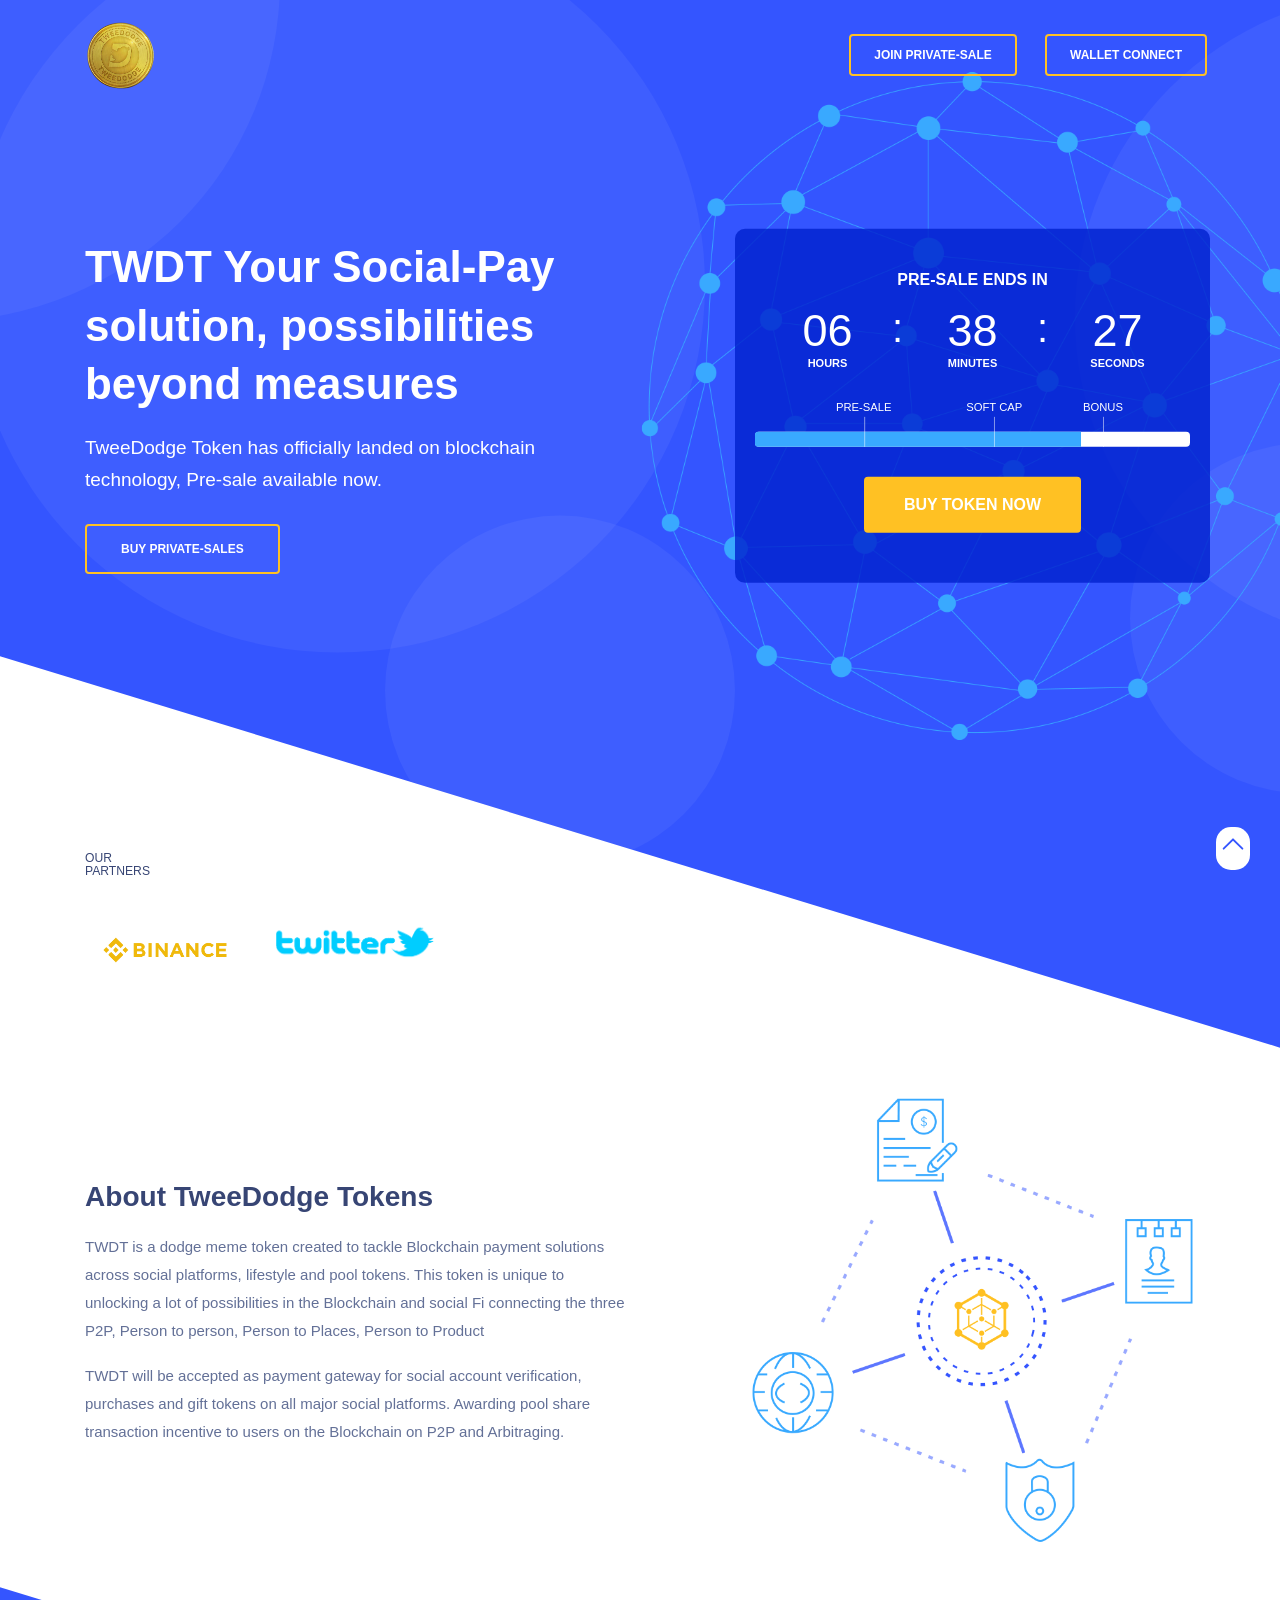
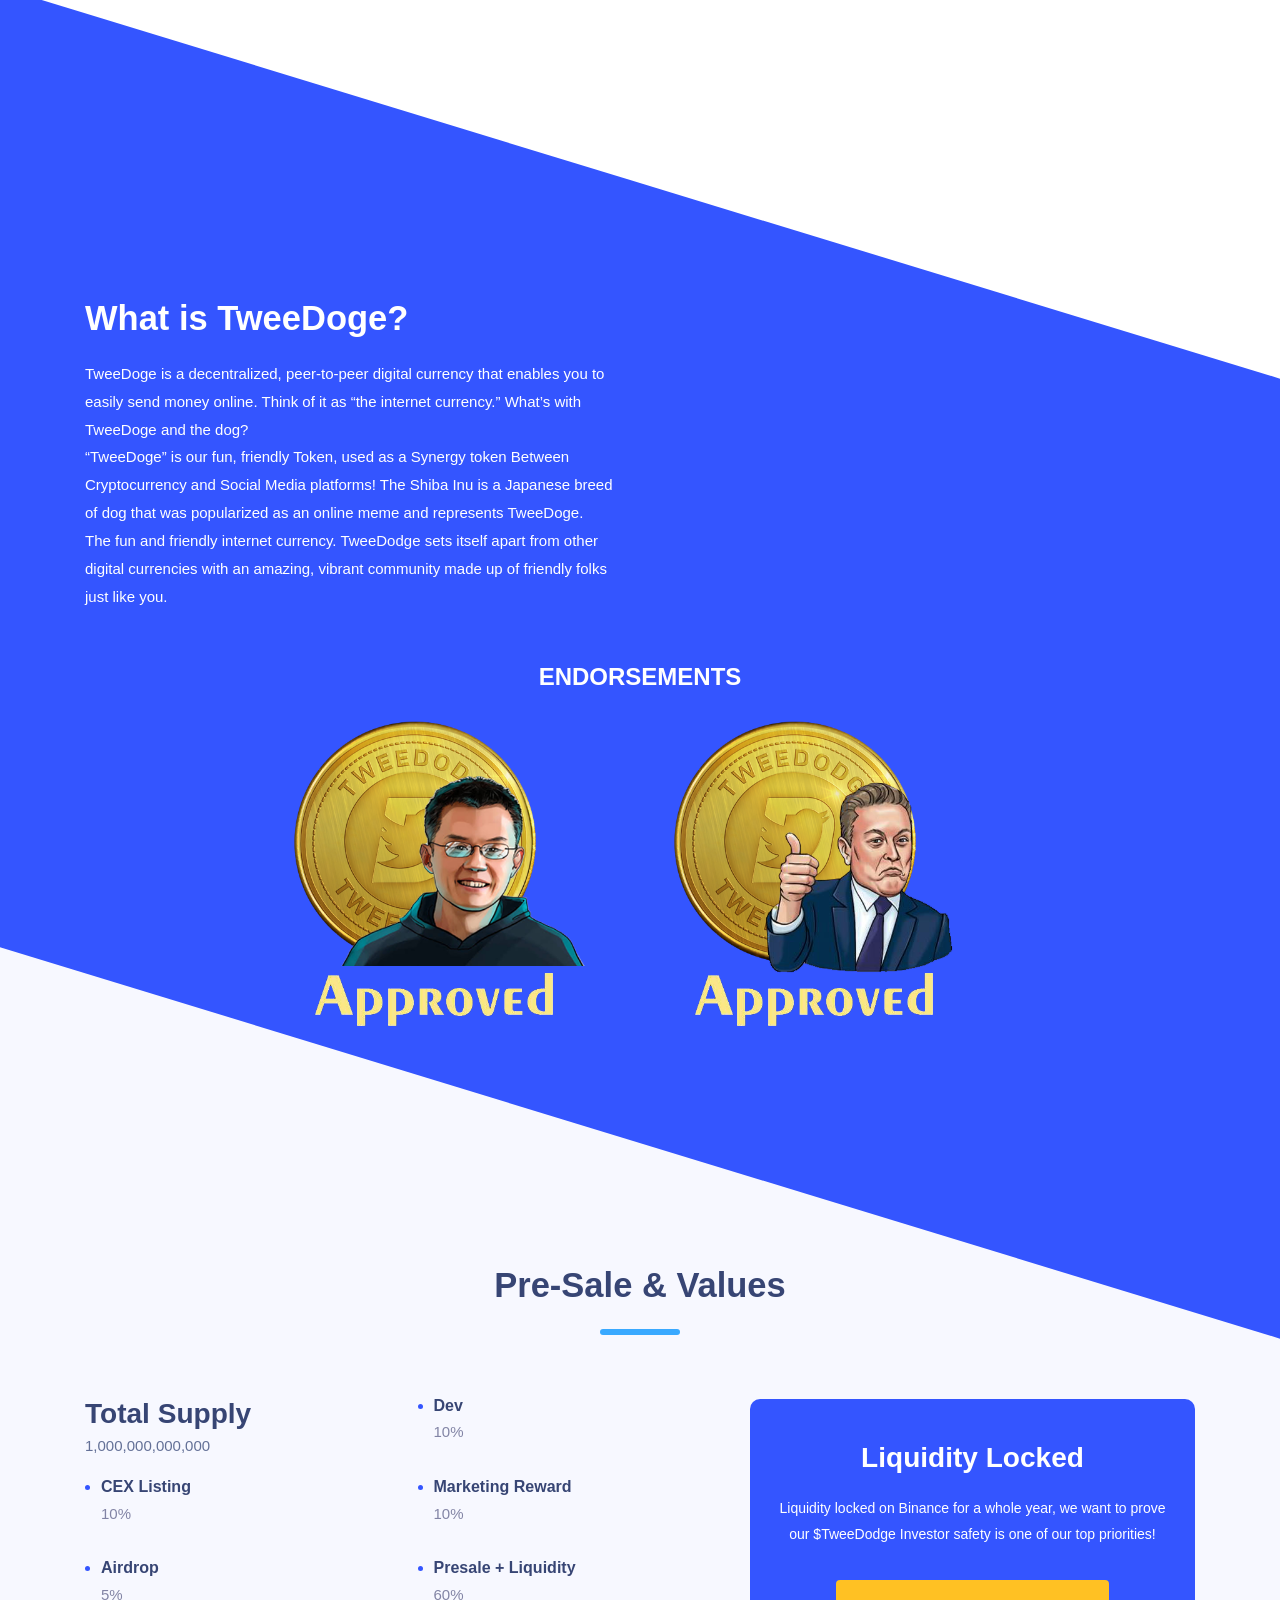
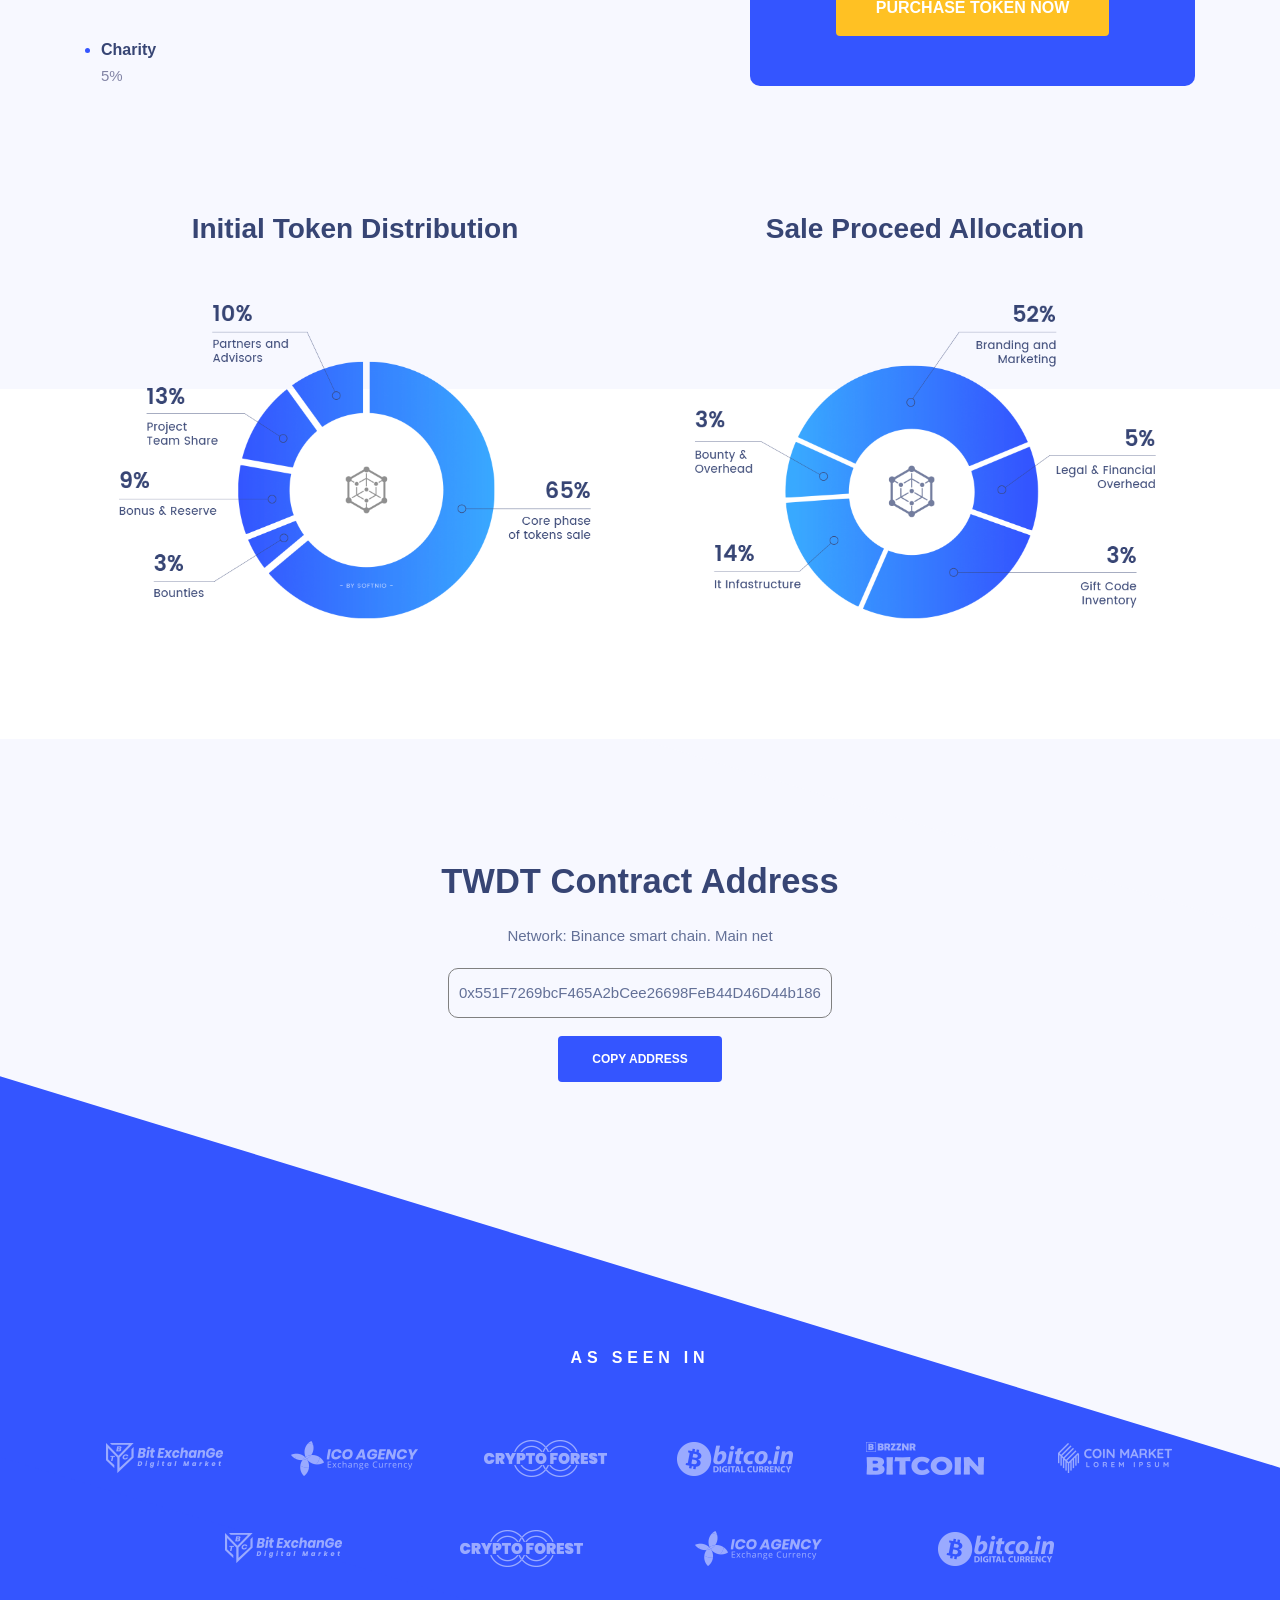
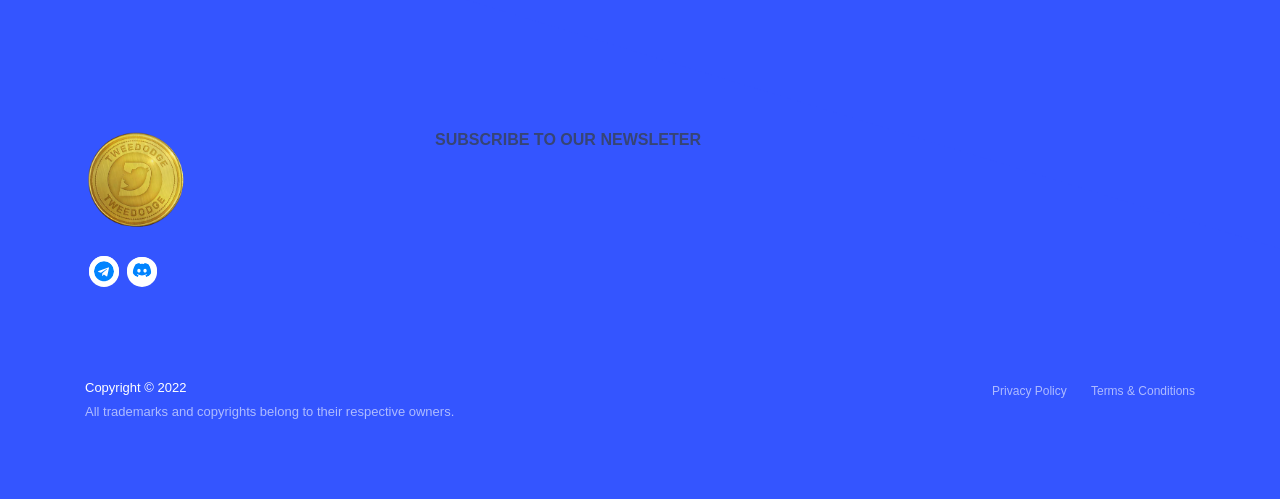
==== index.html @ 47ff7466 "updated navbar" ====
<!DOCTYPE html>
<html lang="en-US" class=" js_active  vc_desktop  vc_transform  vc_transform ">

  <head>
    <meta http-equiv="Content-Type" content="text/html; charset=UTF-8">
    <meta name="viewport" content="width=device-width, initial-scale=1">
    <link rel="profile" href="http://gmpg.org/xfn/11">
    <link rel="pingback" href="https://twttoken.com/xmlrpc.php">
    <title>The official site of TweeDodge Token</title>
    <meta name="robots" content="max-image-preview:large">
    <link rel="dns-prefetch" href="https://fonts.googleapis.com/">
    <!-- META DESCRIPTION -->
    <meta name="description" content="TWDT is a dodge meme token created to tackle Blockchain payment solutions across social platforms, lifestyle and pool tokens.">
    <!-- META KEYWORDS -->
    <meta name="keywords" content="Money, platform, Online, BlockChain, Dollar, Token, Coin, Cypto, Agro, legitimate">
    <script type="text/javascript">
      window._wpemojiSettings = { "baseUrl": "https:\/\/s.w.org\/images\/core\/emoji\/14.0.0\/72x72\/", "ext": ".png", "svgUrl": "https:\/\/s.w.org\/images\/core\/emoji\/14.0.0\/svg\/", "svgExt": ".svg", "source": { "concatemoji": "https:\/\/twttoken.com\/wp-includes\/js\/wp-emoji-release.min.js?ver=6.1" } };
      /*! This file is auto-generated */
      !function (e, a, t) { var n, r, o, i = a.createElement("canvas"), p = i.getContext && i.getContext("2d"); function s(e, t) { var a = String.fromCharCode, e = (p.clearRect(0, 0, i.width, i.height), p.fillText(a.apply(this, e), 0, 0), i.toDataURL()); return p.clearRect(0, 0, i.width, i.height), p.fillText(a.apply(this, t), 0, 0), e === i.toDataURL() } function c(e) { var t = a.createElement("script"); t.src = e, t.defer = t.type = "text/javascript", a.getElementsByTagName("head")[0].appendChild(t) } for (o = Array("flag", "emoji"), t.supports = { everything: !0, everythingExceptFlag: !0 }, r = 0; r < o.length; r++)t.supports[o[r]] = function (e) { if (p && p.fillText) switch (p.textBaseline = "top", p.font = "600 32px Arial", e) { case "flag": return s([127987, 65039, 8205, 9895, 65039], [127987, 65039, 8203, 9895, 65039]) ? !1 : !s([55356, 56826, 55356, 56819], [55356, 56826, 8203, 55356, 56819]) && !s([55356, 57332, 56128, 56423, 56128, 56418, 56128, 56421, 56128, 56430, 56128, 56423, 56128, 56447], [55356, 57332, 8203, 56128, 56423, 8203, 56128, 56418, 8203, 56128, 56421, 8203, 56128, 56430, 8203, 56128, 56423, 8203, 56128, 56447]); case "emoji": return !s([129777, 127995, 8205, 129778, 127999], [129777, 127995, 8203, 129778, 127999]) }return !1 }(o[r]), t.supports.everything = t.supports.everything && t.supports[o[r]], "flag" !== o[r] && (t.supports.everythingExceptFlag = t.supports.everythingExceptFlag && t.supports[o[r]]); t.supports.everythingExceptFlag = t.supports.everythingExceptFlag && !t.supports.flag, t.DOMReady = !1, t.readyCallback = function () { t.DOMReady = !0 }, t.supports.everything || (n = function () { t.readyCallback() }, a.addEventListener ? (a.addEventListener("DOMContentLoaded", n, !1), e.addEventListener("load", n, !1)) : (e.attachEvent("onload", n), a.attachEvent("onreadystatechange", function () { "complete" === a.readyState && t.readyCallback() })), (e = t.source || {}).concatemoji ? c(e.concatemoji) : e.wpemoji && e.twemoji && (c(e.twemoji), c(e.wpemoji))) }(window, document, window._wpemojiSettings);
    </script>
    <script src="/twtr_files/wp-emoji-release.min.js.download" type="text/javascript" defer=""></script>
    <style type="text/css">
      img.wp-smiley,
      img.emoji {
        display: inline !important;
        border: none !important;
        box-shadow: none !important;
        height: 1em !important;
        width: 1em !important;
        margin: 0 0.07em !important;
        vertical-align: -0.1em !important;
        background: none !important;
        padding: 0 !important;
      }
    </style>
    <link rel="stylesheet" id="wp-block-library-css" href="/twtr_files/style.min.css" type="text/css" media="all">
    <link rel="stylesheet" id="classic-theme-styles-css" href="/twtr_files/classic-themes.min.css" type="text/css"
      media="all">
    <style id="global-styles-inline-css" type="text/css">
      body {
        --wp--preset--color--black: #000000;
        --wp--preset--color--cyan-bluish-gray: #abb8c3;
        --wp--preset--color--white: #ffffff;
        --wp--preset--color--pale-pink: #f78da7;
        --wp--preset--color--vivid-red: #cf2e2e;
        --wp--preset--color--luminous-vivid-orange: #ff6900;
        --wp--preset--color--luminous-vivid-amber: #fcb900;
        --wp--preset--color--light-green-cyan: #7bdcb5;
        --wp--preset--color--vivid-green-cyan: #00d084;
        --wp--preset--color--pale-cyan-blue: #8ed1fc;
        --wp--preset--color--vivid-cyan-blue: #0693e3;
        --wp--preset--color--vivid-purple: #9b51e0;
        --wp--preset--gradient--vivid-cyan-blue-to-vivid-purple: linear-gradient(135deg, rgba(6, 147, 227, 1) 0%, rgb(155, 81, 224) 100%);
        --wp--preset--gradient--light-green-cyan-to-vivid-green-cyan: linear-gradient(135deg, rgb(122, 220, 180) 0%, rgb(0, 208, 130) 100%);
        --wp--preset--gradient--luminous-vivid-amber-to-luminous-vivid-orange: linear-gradient(135deg, rgba(252, 185, 0, 1) 0%, rgba(255, 105, 0, 1) 100%);
        --wp--preset--gradient--luminous-vivid-orange-to-vivid-red: linear-gradient(135deg, rgba(255, 105, 0, 1) 0%, rgb(207, 46, 46) 100%);
        --wp--preset--gradient--very-light-gray-to-cyan-bluish-gray: linear-gradient(135deg, rgb(238, 238, 238) 0%, rgb(169, 184, 195) 100%);
        --wp--preset--gradient--cool-to-warm-spectrum: linear-gradient(135deg, rgb(74, 234, 220) 0%, rgb(151, 120, 209) 20%, rgb(207, 42, 186) 40%, rgb(238, 44, 130) 60%, rgb(251, 105, 98) 80%, rgb(254, 248, 76) 100%);
        --wp--preset--gradient--blush-light-purple: linear-gradient(135deg, rgb(255, 206, 236) 0%, rgb(152, 150, 240) 100%);
        --wp--preset--gradient--blush-bordeaux: linear-gradient(135deg, rgb(254, 205, 165) 0%, rgb(254, 45, 45) 50%, rgb(107, 0, 62) 100%);
        --wp--preset--gradient--luminous-dusk: linear-gradient(135deg, rgb(255, 203, 112) 0%, rgb(199, 81, 192) 50%, rgb(65, 88, 208) 100%);
        --wp--preset--gradient--pale-ocean: linear-gradient(135deg, rgb(255, 245, 203) 0%, rgb(182, 227, 212) 50%, rgb(51, 167, 181) 100%);
        --wp--preset--gradient--electric-grass: linear-gradient(135deg, rgb(202, 248, 128) 0%, rgb(113, 206, 126) 100%);
        --wp--preset--gradient--midnight: linear-gradient(135deg, rgb(2, 3, 129) 0%, rgb(40, 116, 252) 100%);
        --wp--preset--duotone--dark-grayscale: url('#wp-duotone-dark-grayscale');
        --wp--preset--duotone--grayscale: url('#wp-duotone-grayscale');
        --wp--preset--duotone--purple-yellow: url('#wp-duotone-purple-yellow');
        --wp--preset--duotone--blue-red: url('#wp-duotone-blue-red');
        --wp--preset--duotone--midnight: url('#wp-duotone-midnight');
        --wp--preset--duotone--magenta-yellow: url('#wp-duotone-magenta-yellow');
        --wp--preset--duotone--purple-green: url('#wp-duotone-purple-green');
        --wp--preset--duotone--blue-orange: url('#wp-duotone-blue-orange');
        --wp--preset--font-size--small: 13px;
        --wp--preset--font-size--medium: 20px;
        --wp--preset--font-size--large: 36px;
        --wp--preset--font-size--x-large: 42px;
        --wp--preset--spacing--20: 0.44rem;
        --wp--preset--spacing--30: 0.67rem;
        --wp--preset--spacing--40: 1rem;
        --wp--preset--spacing--50: 1.5rem;
        --wp--preset--spacing--60: 2.25rem;
        --wp--preset--spacing--70: 3.38rem;
        --wp--preset--spacing--80: 5.06rem;
      }

      :where(.is-layout-flex) {
        gap: 0.5em;
      }

      body .is-layout-flow>.alignleft {
        float: left;
        margin-inline-start: 0;
        margin-inline-end: 2em;
      }

      body .is-layout-flow>.alignright {
        float: right;
        margin-inline-start: 2em;
        margin-inline-end: 0;
      }

      body .is-layout-flow>.aligncenter {
        margin-left: auto !important;
        margin-right: auto !important;
      }

      body .is-layout-constrained>.alignleft {
        float: left;
        margin-inline-start: 0;
        margin-inline-end: 2em;
      }

      body .is-layout-constrained>.alignright {
        float: right;
        margin-inline-start: 2em;
        margin-inline-end: 0;
      }

      body .is-layout-constrained>.aligncenter {
        margin-left: auto !important;
        margin-right: auto !important;
      }

      body .is-layout-constrained> :where(:not(.alignleft):not(.alignright):not(.alignfull)) {
        max-width: var(--wp--style--global--content-size);
        margin-left: auto !important;
        margin-right: auto !important;
      }

      body .is-layout-constrained>.alignwide {
        max-width: var(--wp--style--global--wide-size);
      }

      body .is-layout-flex {
        display: flex;
      }

      body .is-layout-flex {
        flex-wrap: wrap;
        align-items: center;
      }

      body .is-layout-flex>* {
        margin: 0;
      }

      :where(.wp-block-columns.is-layout-flex) {
        gap: 2em;
      }

      .has-black-color {
        color: var(--wp--preset--color--black) !important;
      }

      .has-cyan-bluish-gray-color {
        color: var(--wp--preset--color--cyan-bluish-gray) !important;
      }

      .has-white-color {
        color: var(--wp--preset--color--white) !important;
      }

      .has-pale-pink-color {
        color: var(--wp--preset--color--pale-pink) !important;
      }

      .has-vivid-red-color {
        color: var(--wp--preset--color--vivid-red) !important;
      }

      .has-luminous-vivid-orange-color {
        color: var(--wp--preset--color--luminous-vivid-orange) !important;
      }

      .has-luminous-vivid-amber-color {
        color: var(--wp--preset--color--luminous-vivid-amber) !important;
      }

      .has-light-green-cyan-color {
        color: var(--wp--preset--color--light-green-cyan) !important;
      }

      .has-vivid-green-cyan-color {
        color: var(--wp--preset--color--vivid-green-cyan) !important;
      }

      .has-pale-cyan-blue-color {
        color: var(--wp--preset--color--pale-cyan-blue) !important;
      }

      .has-vivid-cyan-blue-color {
        color: var(--wp--preset--color--vivid-cyan-blue) !important;
      }

      .has-vivid-purple-color {
        color: var(--wp--preset--color--vivid-purple) !important;
      }

      .has-black-background-color {
        background-color: var(--wp--preset--color--black) !important;
      }

      .has-cyan-bluish-gray-background-color {
        background-color: var(--wp--preset--color--cyan-bluish-gray) !important;
      }

      .has-white-background-color {
        background-color: var(--wp--preset--color--white) !important;
      }

      .has-pale-pink-background-color {
        background-color: var(--wp--preset--color--pale-pink) !important;
      }

      .has-vivid-red-background-color {
        background-color: var(--wp--preset--color--vivid-red) !important;
      }

      .has-luminous-vivid-orange-background-color {
        background-color: var(--wp--preset--color--luminous-vivid-orange) !important;
      }

      .has-luminous-vivid-amber-background-color {
        background-color: var(--wp--preset--color--luminous-vivid-amber) !important;
      }

      .has-light-green-cyan-background-color {
        background-color: var(--wp--preset--color--light-green-cyan) !important;
      }

      .has-vivid-green-cyan-background-color {
        background-color: var(--wp--preset--color--vivid-green-cyan) !important;
      }

      .has-pale-cyan-blue-background-color {
        background-color: var(--wp--preset--color--pale-cyan-blue) !important;
      }

      .has-vivid-cyan-blue-background-color {
        background-color: var(--wp--preset--color--vivid-cyan-blue) !important;
      }

      .has-vivid-purple-background-color {
        background-color: var(--wp--preset--color--vivid-purple) !important;
      }

      .has-black-border-color {
        border-color: var(--wp--preset--color--black) !important;
      }

      .has-cyan-bluish-gray-border-color {
        border-color: var(--wp--preset--color--cyan-bluish-gray) !important;
      }

      .has-white-border-color {
        border-color: var(--wp--preset--color--white) !important;
      }

      .has-pale-pink-border-color {
        border-color: var(--wp--preset--color--pale-pink) !important;
      }

      .has-vivid-red-border-color {
        border-color: var(--wp--preset--color--vivid-red) !important;
      }

      .has-luminous-vivid-orange-border-color {
        border-color: var(--wp--preset--color--luminous-vivid-orange) !important;
      }

      .has-luminous-vivid-amber-border-color {
        border-color: var(--wp--preset--color--luminous-vivid-amber) !important;
      }

      .has-light-green-cyan-border-color {
        border-color: var(--wp--preset--color--light-green-cyan) !important;
      }

      .has-vivid-green-cyan-border-color {
        border-color: var(--wp--preset--color--vivid-green-cyan) !important;
      }

      .has-pale-cyan-blue-border-color {
        border-color: var(--wp--preset--color--pale-cyan-blue) !important;
      }

      .has-vivid-cyan-blue-border-color {
        border-color: var(--wp--preset--color--vivid-cyan-blue) !important;
      }

      .has-vivid-purple-border-color {
        border-color: var(--wp--preset--color--vivid-purple) !important;
      }

      .has-vivid-cyan-blue-to-vivid-purple-gradient-background {
        background: var(--wp--preset--gradient--vivid-cyan-blue-to-vivid-purple) !important;
      }

      .has-light-green-cyan-to-vivid-green-cyan-gradient-background {
        background: var(--wp--preset--gradient--light-green-cyan-to-vivid-green-cyan) !important;
      }

      .has-luminous-vivid-amber-to-luminous-vivid-orange-gradient-background {
        background: var(--wp--preset--gradient--luminous-vivid-amber-to-luminous-vivid-orange) !important;
      }

      .has-luminous-vivid-orange-to-vivid-red-gradient-background {
        background: var(--wp--preset--gradient--luminous-vivid-orange-to-vivid-red) !important;
      }

      .has-very-light-gray-to-cyan-bluish-gray-gradient-background {
        background: var(--wp--preset--gradient--very-light-gray-to-cyan-bluish-gray) !important;
      }

      .has-cool-to-warm-spectrum-gradient-background {
        background: var(--wp--preset--gradient--cool-to-warm-spectrum) !important;
      }

      .has-blush-light-purple-gradient-background {
        background: var(--wp--preset--gradient--blush-light-purple) !important;
      }

      .has-blush-bordeaux-gradient-background {
        background: var(--wp--preset--gradient--blush-bordeaux) !important;
      }

      .has-luminous-dusk-gradient-background {
        background: var(--wp--preset--gradient--luminous-dusk) !important;
      }

      .has-pale-ocean-gradient-background {
        background: var(--wp--preset--gradient--pale-ocean) !important;
      }

      .has-electric-grass-gradient-background {
        background: var(--wp--preset--gradient--electric-grass) !important;
      }

      .has-midnight-gradient-background {
        background: var(--wp--preset--gradient--midnight) !important;
      }

      .has-small-font-size {
        font-size: var(--wp--preset--font-size--small) !important;
      }

      .has-medium-font-size {
        font-size: var(--wp--preset--font-size--medium) !important;
      }

      .has-large-font-size {
        font-size: var(--wp--preset--font-size--large) !important;
      }

      .has-x-large-font-size {
        font-size: var(--wp--preset--font-size--x-large) !important;
      }

      .wp-block-navigation a:where(:not(.wp-element-button)) {
        color: inherit;
      }

      :where(.wp-block-columns.is-layout-flex) {
        gap: 2em;
      }

      .wp-block-pullquote {
        font-size: 1.5em;
        line-height: 1.6;
      }
    </style>
    <link rel="stylesheet" id="contact-form-7-css" href="/twtr_files/styles.css" type="text/css" media="all">
    <link rel="stylesheet" id="icos-fonts-css" href="/twtr_files/css" type="text/css" media="all">
    <link rel="stylesheet" id="vc_font_awesome_5_shims-css" href="/twtr_files/v4-shims.min.css" type="text/css"
      media="all">
    <link rel="stylesheet" id="vc_font_awesome_5-css" href="/twtr_files/all.min.css" type="text/css" media="all">
    <link rel="stylesheet" id="vendor-css" href="/twtr_files/vendor.bundle.css" type="text/css" media="all">
    <link rel="stylesheet" id="icos-style-css" href="/twtr_files/style.css" type="text/css" media="all">
    <link rel="stylesheet" id="icos-lavender-css" href="/twtr_files/lavender.css" type="text/css" media="all">
    <link rel="stylesheet" id="icos-muscari-css" href="/twtr_files/muscari.css" type="text/css" media="all">
    <link rel="stylesheet" id="icos-lobelia-css" href="/twtr_files/lobelia.css" type="text/css" media="all">
    <link rel="stylesheet" id="icos-jasmine-css" href="/twtr_files/jasmine.css" type="text/css" media="all">
    <link rel="stylesheet" id="icos-lungwort-css" href="/twtr_files/lungwort.css" type="text/css" media="all">
    <link rel="stylesheet" id="icos-salvia-css" href="/twtr_files/salvia.css" type="text/css" media="all">
    <link rel="stylesheet" id="icos-zinnia-css" href="/twtr_files/zinnia.css" type="text/css" media="all">
    <link rel="stylesheet" id="icos-theme-css" href="/twtr_files/theme-muscari.css" type="text/css" media="all">
    <link rel="stylesheet" id="js_composer_front-css" href="/twtr_files/js_composer.min.css" type="text/css" media="all">
    <script type="text/javascript" src="/twtr_files/jquery.min.js.download" id="jquery-core-js"></script>
    <script type="text/javascript" src="/twtr_files/jquery-migrate.min.js.download" id="jquery-migrate-js"></script>
    <link rel="https://api.w.org/" href="https://twttoken.com/wp-json/">
    <link rel="alternate" type="application/json" href="https://twttoken.com/wp-json/wp/v2/pages/29">
    <link rel="EditURI" type="application/rsd+xml" title="RSD" href="https://twttoken.com/xmlrpc.php?rsd">
    <link rel="wlwmanifest" type="application/wlwmanifest+xml" href="https://twttoken.com/wp-includes/wlwmanifest.xml">
    <meta name="generator" content="WordPress 6.1">
    <link rel="canonical" href="https://twttoken.com/">
    <link rel="shortlink" href="https://twttoken.com/">
    <link rel="alternate" type="application/json+oembed"
      href="https://twttoken.com/wp-json/oembed/1.0/embed?url=https%3A%2F%2Ftwttoken.com%2F">
    <link rel="alternate" type="text/xml+oembed"
      href="https://twttoken.com/wp-json/oembed/1.0/embed?url=https%3A%2F%2Ftwttoken.com%2F&amp;format=xml">
    <meta name="bmi-version" content="1.2.2">
    <meta name="generator" content="Powered by WPBakery Page Builder - drag and drop page builder for WordPress.">
    <link rel="icon" href="/twtr_files/twlogo.png" sizes="32x32">
    <link rel="apple-touch-icon" href="/twtr_files/twlogo.png">
    <meta name="msapplication-TileImage"
      content="https://twttoken.com/wp-content/uploads/2022/11/cropped-twitter-1-270x270.png">
    <style id="kirki-inline-styles">
      .site-header .navbar-brand img {
        width: 70px;
      }

      .site-header .navbar-brand {
        margin-top: 20px;
        margin-bottom: 20px;
        margin-left: 0;
        margin-right: 15px;
      }

      .has-fixed.site-header .navbar-brand img {
        width: 70px;
      }

      .has-fixed.site-header .navbar-brand {
        margin-top: 20px;
        margin-bottom: 20px;
        margin-left: 0;
        margin-right: 15px;
      }

      .page-banner {
        min-height: 280px;
      }

      h2.page-heading {
        font-size: 34px;
      }

      /* devanagari */
      @font-face {
        font-family: 'Poppins';
        font-style: normal;
        font-weight: 400;
        font-display: swap;
        src: url(https://twttoken.com/wp-content/fonts/poppins/pxiEyp8kv8JHgFVrJJbedHFHGPezSQ.woff) format('woff');
        unicode-range: U+0900-097F, U+1CD0-1CF6, U+1CF8-1CF9, U+200C-200D, U+20A8, U+20B9, U+25CC, U+A830-A839, U+A8E0-A8FB;
      }

      /* latin-ext */
      @font-face {
        font-family: 'Poppins';
        font-style: normal;
        font-weight: 400;
        font-display: swap;
        src: url(https://twttoken.com/wp-content/fonts/poppins/pxiEyp8kv8JHgFVrJJnedHFHGPezSQ.woff) format('woff');
        unicode-range: U+0100-024F, U+0259, U+1E00-1EFF, U+2020, U+20A0-20AB, U+20AD-20CF, U+2113, U+2C60-2C7F, U+A720-A7FF;
      }

      /* latin */
      @font-face {
        font-family: 'Poppins';
        font-style: normal;
        font-weight: 400;
        font-display: swap;
        src: url(https://twttoken.com/wp-content/fonts/poppins/pxiEyp8kv8JHgFVrJJfedHFHGPc.woff) format('woff');
        unicode-range: U+0000-00FF, U+0131, U+0152-0153, U+02BB-02BC, U+02C6, U+02DA, U+02DC, U+2000-206F, U+2074, U+20AC, U+2122, U+2191, U+2193, U+2212, U+2215, U+FEFF, U+FFFD;
      }

      /* devanagari */
      @font-face {
        font-family: 'Poppins';
        font-style: normal;
        font-weight: 500;
        font-display: swap;
        src: url(https://twttoken.com/wp-content/fonts/poppins/pxiByp8kv8JHgFVrLGT9Z11lE92JQEl8qw.woff) format('woff');
        unicode-range: U+0900-097F, U+1CD0-1CF6, U+1CF8-1CF9, U+200C-200D, U+20A8, U+20B9, U+25CC, U+A830-A839, U+A8E0-A8FB;
      }

      /* latin-ext */
      @font-face {
        font-family: 'Poppins';
        font-style: normal;
        font-weight: 500;
        font-display: swap;
        src: url(https://twttoken.com/wp-content/fonts/poppins/pxiByp8kv8JHgFVrLGT9Z1JlE92JQEl8qw.woff) format('woff');
        unicode-range: U+0100-024F, U+0259, U+1E00-1EFF, U+2020, U+20A0-20AB, U+20AD-20CF, U+2113, U+2C60-2C7F, U+A720-A7FF;
      }

      /* latin */
      @font-face {
        font-family: 'Poppins';
        font-style: normal;
        font-weight: 500;
        font-display: swap;
        src: url(https://twttoken.com/wp-content/fonts/poppins/pxiByp8kv8JHgFVrLGT9Z1xlE92JQEk.woff) format('woff');
        unicode-range: U+0000-00FF, U+0131, U+0152-0153, U+02BB-02BC, U+02C6, U+02DA, U+02DC, U+2000-206F, U+2074, U+20AC, U+2122, U+2191, U+2193, U+2212, U+2215, U+FEFF, U+FFFD;
      }

      /* devanagari */
      @font-face {
        font-family: 'Poppins';
        font-style: normal;
        font-weight: 600;
        font-display: swap;
        src: url(https://twttoken.com/wp-content/fonts/poppins/pxiByp8kv8JHgFVrLEj6Z11lE92JQEl8qw.woff) format('woff');
        unicode-range: U+0900-097F, U+1CD0-1CF6, U+1CF8-1CF9, U+200C-200D, U+20A8, U+20B9, U+25CC, U+A830-A839, U+A8E0-A8FB;
      }

      /* latin-ext */
      @font-face {
        font-family: 'Poppins';
        font-style: normal;
        font-weight: 600;
        font-display: swap;
        src: url(https://twttoken.com/wp-content/fonts/poppins/pxiByp8kv8JHgFVrLEj6Z1JlE92JQEl8qw.woff) format('woff');
        unicode-range: U+0100-024F, U+0259, U+1E00-1EFF, U+2020, U+20A0-20AB, U+20AD-20CF, U+2113, U+2C60-2C7F, U+A720-A7FF;
      }

      /* latin */
      @font-face {
        font-family: 'Poppins';
        font-style: normal;
        font-weight: 600;
        font-display: swap;
        src: url(https://twttoken.com/wp-content/fonts/poppins/pxiByp8kv8JHgFVrLEj6Z1xlE92JQEk.woff) format('woff');
        unicode-range: U+0000-00FF, U+0131, U+0152-0153, U+02BB-02BC, U+02C6, U+02DA, U+02DC, U+2000-206F, U+2074, U+20AC, U+2122, U+2191, U+2193, U+2212, U+2215, U+FEFF, U+FFFD;
      }

      /* devanagari */
      @font-face {
        font-family: 'Poppins';
        font-style: normal;
        font-weight: 400;
        font-display: swap;
        src: url(https://twttoken.com/wp-content/fonts/poppins/pxiEyp8kv8JHgFVrJJbedHFHGPezSQ.woff) format('woff');
        unicode-range: U+0900-097F, U+1CD0-1CF6, U+1CF8-1CF9, U+200C-200D, U+20A8, U+20B9, U+25CC, U+A830-A839, U+A8E0-A8FB;
      }

      /* latin-ext */
      @font-face {
        font-family: 'Poppins';
        font-style: normal;
        font-weight: 400;
        font-display: swap;
        src: url(https://twttoken.com/wp-content/fonts/poppins/pxiEyp8kv8JHgFVrJJnedHFHGPezSQ.woff) format('woff');
        unicode-range: U+0100-024F, U+0259, U+1E00-1EFF, U+2020, U+20A0-20AB, U+20AD-20CF, U+2113, U+2C60-2C7F, U+A720-A7FF;
      }

      /* latin */
      @font-face {
        font-family: 'Poppins';
        font-style: normal;
        font-weight: 400;
        font-display: swap;
        src: url(https://twttoken.com/wp-content/fonts/poppins/pxiEyp8kv8JHgFVrJJfedHFHGPc.woff) format('woff');
        unicode-range: U+0000-00FF, U+0131, U+0152-0153, U+02BB-02BC, U+02C6, U+02DA, U+02DC, U+2000-206F, U+2074, U+20AC, U+2122, U+2191, U+2193, U+2212, U+2215, U+FEFF, U+FFFD;
      }

      /* devanagari */
      @font-face {
        font-family: 'Poppins';
        font-style: normal;
        font-weight: 500;
        font-display: swap;
        src: url(https://twttoken.com/wp-content/fonts/poppins/pxiByp8kv8JHgFVrLGT9Z11lE92JQEl8qw.woff) format('woff');
        unicode-range: U+0900-097F, U+1CD0-1CF6, U+1CF8-1CF9, U+200C-200D, U+20A8, U+20B9, U+25CC, U+A830-A839, U+A8E0-A8FB;
      }

      /* latin-ext */
      @font-face {
        font-family: 'Poppins';
        font-style: normal;
        font-weight: 500;
        font-display: swap;
        src: url(https://twttoken.com/wp-content/fonts/poppins/pxiByp8kv8JHgFVrLGT9Z1JlE92JQEl8qw.woff) format('woff');
        unicode-range: U+0100-024F, U+0259, U+1E00-1EFF, U+2020, U+20A0-20AB, U+20AD-20CF, U+2113, U+2C60-2C7F, U+A720-A7FF;
      }

      /* latin */
      @font-face {
        font-family: 'Poppins';
        font-style: normal;
        font-weight: 500;
        font-display: swap;
        src: url(https://twttoken.com/wp-content/fonts/poppins/pxiByp8kv8JHgFVrLGT9Z1xlE92JQEk.woff) format('woff');
        unicode-range: U+0000-00FF, U+0131, U+0152-0153, U+02BB-02BC, U+02C6, U+02DA, U+02DC, U+2000-206F, U+2074, U+20AC, U+2122, U+2191, U+2193, U+2212, U+2215, U+FEFF, U+FFFD;
      }

      /* devanagari */
      @font-face {
        font-family: 'Poppins';
        font-style: normal;
        font-weight: 600;
        font-display: swap;
        src: url(https://twttoken.com/wp-content/fonts/poppins/pxiByp8kv8JHgFVrLEj6Z11lE92JQEl8qw.woff) format('woff');
        unicode-range: U+0900-097F, U+1CD0-1CF6, U+1CF8-1CF9, U+200C-200D, U+20A8, U+20B9, U+25CC, U+A830-A839, U+A8E0-A8FB;
      }

      /* latin-ext */
      @font-face {
        font-family: 'Poppins';
        font-style: normal;
        font-weight: 600;
        font-display: swap;
        src: url(https://twttoken.com/wp-content/fonts/poppins/pxiByp8kv8JHgFVrLEj6Z1JlE92JQEl8qw.woff) format('woff');
        unicode-range: U+0100-024F, U+0259, U+1E00-1EFF, U+2020, U+20A0-20AB, U+20AD-20CF, U+2113, U+2C60-2C7F, U+A720-A7FF;
      }

      /* latin */
      @font-face {
        font-family: 'Poppins';
        font-style: normal;
        font-weight: 600;
        font-display: swap;
        src: url(https://twttoken.com/wp-content/fonts/poppins/pxiByp8kv8JHgFVrLEj6Z1xlE92JQEk.woff) format('woff');
        unicode-range: U+0000-00FF, U+0131, U+0152-0153, U+02BB-02BC, U+02C6, U+02DA, U+02DC, U+2000-206F, U+2074, U+20AC, U+2122, U+2191, U+2193, U+2212, U+2215, U+FEFF, U+FFFD;
      }

      /* devanagari */
      @font-face {
        font-family: 'Poppins';
        font-style: normal;
        font-weight: 400;
        font-display: swap;
        src: url(https://twttoken.com/wp-content/fonts/poppins/pxiEyp8kv8JHgFVrJJbedHFHGPezSQ.woff) format('woff');
        unicode-range: U+0900-097F, U+1CD0-1CF6, U+1CF8-1CF9, U+200C-200D, U+20A8, U+20B9, U+25CC, U+A830-A839, U+A8E0-A8FB;
      }

      /* latin-ext */
      @font-face {
        font-family: 'Poppins';
        font-style: normal;
        font-weight: 400;
        font-display: swap;
        src: url(https://twttoken.com/wp-content/fonts/poppins/pxiEyp8kv8JHgFVrJJnedHFHGPezSQ.woff) format('woff');
        unicode-range: U+0100-024F, U+0259, U+1E00-1EFF, U+2020, U+20A0-20AB, U+20AD-20CF, U+2113, U+2C60-2C7F, U+A720-A7FF;
      }

      /* latin */
      @font-face {
        font-family: 'Poppins';
        font-style: normal;
        font-weight: 400;
        font-display: swap;
        src: url(https://twttoken.com/wp-content/fonts/poppins/pxiEyp8kv8JHgFVrJJfedHFHGPc.woff) format('woff');
        unicode-range: U+0000-00FF, U+0131, U+0152-0153, U+02BB-02BC, U+02C6, U+02DA, U+02DC, U+2000-206F, U+2074, U+20AC, U+2122, U+2191, U+2193, U+2212, U+2215, U+FEFF, U+FFFD;
      }

      /* devanagari */
      @font-face {
        font-family: 'Poppins';
        font-style: normal;
        font-weight: 500;
        font-display: swap;
        src: url(https://twttoken.com/wp-content/fonts/poppins/pxiByp8kv8JHgFVrLGT9Z11lE92JQEl8qw.woff) format('woff');
        unicode-range: U+0900-097F, U+1CD0-1CF6, U+1CF8-1CF9, U+200C-200D, U+20A8, U+20B9, U+25CC, U+A830-A839, U+A8E0-A8FB;
      }

      /* latin-ext */
      @font-face {
        font-family: 'Poppins';
        font-style: normal;
        font-weight: 500;
        font-display: swap;
        src: url(https://twttoken.com/wp-content/fonts/poppins/pxiByp8kv8JHgFVrLGT9Z1JlE92JQEl8qw.woff) format('woff');
        unicode-range: U+0100-024F, U+0259, U+1E00-1EFF, U+2020, U+20A0-20AB, U+20AD-20CF, U+2113, U+2C60-2C7F, U+A720-A7FF;
      }

      /* latin */
      @font-face {
        font-family: 'Poppins';
        font-style: normal;
        font-weight: 500;
        font-display: swap;
        src: url(https://twttoken.com/wp-content/fonts/poppins/pxiByp8kv8JHgFVrLGT9Z1xlE92JQEk.woff) format('woff');
        unicode-range: U+0000-00FF, U+0131, U+0152-0153, U+02BB-02BC, U+02C6, U+02DA, U+02DC, U+2000-206F, U+2074, U+20AC, U+2122, U+2191, U+2193, U+2212, U+2215, U+FEFF, U+FFFD;
      }

      /* devanagari */
      @font-face {
        font-family: 'Poppins';
        font-style: normal;
        font-weight: 600;
        font-display: swap;
        src: url(https://twttoken.com/wp-content/fonts/poppins/pxiByp8kv8JHgFVrLEj6Z11lE92JQEl8qw.woff) format('woff');
        unicode-range: U+0900-097F, U+1CD0-1CF6, U+1CF8-1CF9, U+200C-200D, U+20A8, U+20B9, U+25CC, U+A830-A839, U+A8E0-A8FB;
      }

      /* latin-ext */
      @font-face {
        font-family: 'Poppins';
        font-style: normal;
        font-weight: 600;
        font-display: swap;
        src: url(https://twttoken.com/wp-content/fonts/poppins/pxiByp8kv8JHgFVrLEj6Z1JlE92JQEl8qw.woff) format('woff');
        unicode-range: U+0100-024F, U+0259, U+1E00-1EFF, U+2020, U+20A0-20AB, U+20AD-20CF, U+2113, U+2C60-2C7F, U+A720-A7FF;
      }

      /* latin */
      @font-face {
        font-family: 'Poppins';
        font-style: normal;
        font-weight: 600;
        font-display: swap;
        src: url(https://twttoken.com/wp-content/fonts/poppins/pxiByp8kv8JHgFVrLEj6Z1xlE92JQEk.woff) format('woff');
        unicode-range: U+0000-00FF, U+0131, U+0152-0153, U+02BB-02BC, U+02C6, U+02DA, U+02DC, U+2000-206F, U+2074, U+20AC, U+2122, U+2191, U+2193, U+2212, U+2215, U+FEFF, U+FFFD;
      }
    </style>
    <style type="text/css" data-type="vc_shortcodes-custom-css">
      .vc_custom_1527041901681 {
        padding-top: 80px !important;
      }

      .vc_custom_1526960281622 {
        padding-right: 0px !important;
        padding-left: 0px !important;
      }

      .vc_custom_1667308198598 {
        margin-bottom: 0px !important;
      }

      .vc_custom_1667307343087 {
        margin-bottom: 18px !important;
      }

      .vc_custom_1520830144361 {
        padding-bottom: 60px !important;
      }

      .vc_custom_1667306595486 {
        margin-top: 20px !important;
      }

      .vc_custom_1667306979702 {
        margin-top: 20px !important;
        padding-bottom: 60px !important;
      }

      .vc_custom_1524040356691 {
        padding-bottom: 60px !important;
      }

      .vc_custom_1526974938895 {
        margin-top: 20px !important;
      }

      .vc_custom_1526976368790 {
        margin-top: 20px !important;
        margin-bottom: 55px !important;
      }

      .vc_custom_1667307013487 {
        padding-bottom: 60px !important;
      }

      .vc_custom_1520917253885 {
        padding-bottom: 60px !important;
      }
      .svgSocial path {
              color: rgb(0, 132, 255);
              fill: currentcolor;
            }
    </style><noscript>
      <style>
        .wpb_animate_when_almost_visible {
          opacity: 1;
        }
      </style>
    </noscript>
  </head>

  <body
    class="home page-template page-template-page-templates page-template-template-onepage page-template-page-templatestemplate-onepage-php page page-id-29 wpb-js-composer js-comp-ver-6.6.0 vc_responsive theme-muscari io-mascari icos-theme-ver-1.4.8 wordpress-version-6.1 &quot; data-spy=&quot;scroll&quot; data-target=&quot;#mainnav&quot; data-offset=&quot;80 no-touch loaded"
    data-offset="54">
    <div id="wrapper">

      <!-- Header -->
      <header class="site-header is-sticky">
        <!-- Navbar -->
        <div class="navbar navbar-expand-lg is-transparent" id="mainnav">
          <nav class="container">

            <div class="navbar-brand">
              <a href="#">
                <img class="logo" src="/twtr_files/twlogo.png" alt="The official site of TWITTER Token">
                <img class="logo-2" src="/twtr_files/twlogo.png" alt="The official site of TWITTER Token">
              </a>
            </div>

          <button class="navbar-toggler" type="button">
            <svg style="width: 30px;" xmlns="http://www.w3.org/2000/svg" fill="none" viewBox="0 0 24 24" stroke-width="1.5" stroke="currentColor" class="w-6 h-6">
                <path stroke-linecap="round" stroke-linejoin="round" d="M3.75 6.75h16.5M3.75 12h16.5m-16.5 5.25H12" />
            </svg>              
          </button>

            <div class="navbar-collapse justify-content-end">
              <ul class="navbar-nav navbar-btns">
                <li class="nav-item"><a class="nav-link btn btn-sm btn-outline menu-link"
                    href="/presale">JOIN PRIVATE-SALE</a></li>
                <li class="nav-item"><a class="nav-link btn btn-sm btn-outline menu-link"
                    href="/presale">WALLET CONNECT</a></li>
              </ul>
            </div>
          </nav>
        </div> <!-- End Navbar -->
      </header>
      <!-- End Header -->

      <section
        class="vc_row wpb_row vc_row-fluid section-bg-muscari banner-tokensale d-flex align-items-center mobile-center tab-center vc_row-o-equal-height vc_row-o-content-middle vc_row-flex banner banner-full d-flex align-items-center">
        <div class="section-bg-angle">
          <div class="overlay-bubble">
            <div class="overlay-bubble-1"></div>
            <div class="overlay-bubble-2"></div>
            <div class="overlay-bubble-3"></div>
            <div class="overlay-bubble-4"></div>
            <div class="overlay-bubble-5"></div>
            <div class="overlay-bubble-6"></div>
          </div>
        </div>
        <div class="container">
          <div class="banner-content">
            <div class="row">
              <div class="res-m-top-lg wpb_column vc_column_container vc_col-sm-12 vc_col-lg-6 vc_col-md-6">
                <div class="vc_column-inner ">
                  <div class="wpb_wrapper">
                    <div class="wpb_text_column wpb_content_element  vc_custom_1667308198598 text-light">
                      <div class="wpb_wrapper">
                        <div class="gaps size-3x d-lg-none"></div>
                        <h1>TWDT Your Social-Pay solution, possibilities beyond measures</h1>
                        <p class="lead animated fadeInUp" data-animate="fadeInUp" data-delay="0.75"
                          style="visibility: visible; animation-delay: 0.75s;">TweeDodge Token has officially landed on
                          blockchain technology, Pre-sale available now.</p>
                        <ul class="btns">
                          <li>
                            <a class="btn btn-outline" href="/presale">BUY PRIVATE-SALES</a>
                          </li>
                          <!-- <li>
                            <p class="lead animated fadeInUp" data-animate="fadeInUp" data-delay="0.75"
                              style="visibility: visible; animation-delay: 0.75s;"><a class="btn btn-outline"
                                href="/presale">Buy TweeDodge token NOW</a></p>
                          </li> -->
                        </ul>

                      </div>
                    </div>
                  </div>
                </div>
              </div>
              <div class="wpb_column vc_column_container vc_col-sm-12 vc_col-md-offset-1 vc_col-md-5">
                <div class="vc_column-inner vc_custom_1526960281622">
                  <div class="wpb_wrapper">
                    <div class="wpb_single_image wpb_content_element vc_align_center   header-image-muscari">

                      <figure class="wpb_wrapper vc_figure">
                        <div class="vc_single_image-wrapper   vc_box_border_grey"><img width="950" height="960"
                            src="/twtr_files/header-image-muscari-1.png" class="vc_single_image-img attachment-full"
                            alt="" decoding="async" loading="lazy"
                            sizes="(max-width: 950px) 100vw, 950px"></div>
                      </figure>
                    </div>

                    <div class="countdown-box text-center ">
                      <h6>Pre-Sale ends in</h6>
                      <ul class="token-countdown d-flex align-content-stretch" data-zone="0" data-date="2022/12/01"
                        data-days="Days" data-hours="Hours" data-mins="Minutes" data-secs="Seconds" data-day="Days"
                        data-hour="Hours" data-min="Minute" data-sec="Second">
                        <!-- <li class="col">
                          <span class="countdown-time days">24</span>
                          <span class="countdown-text days_text">Days</span>
                        </li> -->
                        <li class="col">
                          <span class="countdown-time ">06</span>
                          <span class="countdown-text hours_text">Hours</span>
                        </li>
                        <li class="col">
                          <span class="countdown-time minutes">38</span>
                          <span class="countdown-text minutes_text">Minutes</span>
                        </li>
                        <li class="col">
                          <span class="countdown-time seconds countdown-time-last">27</span>
                          <span class="countdown-text seconds_text">Seconds</span>
                        </li>
                      </ul>

                      <div class="token-status-bar">
                        <div class="token-status-percent" style="width:75%;"></div>
                        <span class="token-status-point" style="left:25%;">PRE-SALE</span>
                        <span class="token-status-point" style="left:55%;">SOFT CAP</span>
                        <span class="token-status-point" style="left:80%;">BONUS</span>
                      </div>
                      <a class="btn btn-alt btn-sm" href="/presale"
                        target="_self">BUY TOKEN NOW</a>
                      <ul class="icon-list">
                      </ul>
                    </div>

                  </div>
                </div>
              </div>
            </div>
          </div>
        </div>
        <div class="clearfix"></div>
      </section>
      <section class="vc_row wpb_row vc_row-fluid vc_row-o-equal-height vc_row-o-content-middle vc_row-flex">
        <div class="container">
          <div class="row">
            <div class="video-graph res-m-btm wpb_column vc_column_container vc_col-sm-6">
              <div class="vc_column-inner ">
                <div class="wpb_wrapper">
                  <div class="wpb_text_column wpb_content_element ">
                    <div class="wpb_wrapper">
                      <h6 class="ex-sm-head">Our<br>
                        Partners</h6>
                      <ul class="partner-list-s3 row flex-wrap-reverse">
                        <li class="col-4"><a><img
                              decoding="async" width="200" height="100" class="alignnone size-full wp-image-676"
                              src="/twtr_files/binance.png" alt=""></a></li>
                        <li class="col-4"><a><img
                              decoding="async" loading="lazy" width="200" height="100"
                              class="alignnone size-full wp-image-677" src="/twtr_files/twitter.png"
                              alt=""></a>
                        </li>
                      </ul>

                    </div>
                  </div>
                </div>
              </div>
            </div>
          </div>
        </div>
        <div class="clearfix"></div>
      </section>
      <section id="intro"
        class="vc_row wpb_row vc_row-fluid section-pad no-pt into-section vc_custom_1527041901681 vc_row-o-equal-height vc_row-o-content-middle vc_row-flex">
        <div class="container">
          <div class="row">
            <div class="video-graph res-m-btm wpb_column vc_column_container vc_col-sm-5 vc_col-sm-offset-1 vc_col-xs-12">
              <div class="vc_column-inner ">
                <div class="wpb_wrapper">
                  <div class="wpb_single_image wpb_content_element vc_align_center">

                    <figure class="wpb_wrapper vc_figure">
                      <div class="vc_single_image-wrapper   vc_box_border_grey"><img width="710" height="710"
                          src="/twtr_files/graph-muscari-a-1.png" class="vc_single_image-img attachment-full" alt=""
                          decoding="async" loading="lazy"
                          sizes="(max-width: 710px) 100vw, 710px"></div>
                    </figure>
                  </div>
                </div>
              </div>
            </div>
            <div class="order-md-first order-last wpb_column vc_column_container vc_col-sm-6">
              <div class="vc_column-inner ">
                <div class="wpb_wrapper">
                  <div class="wpb_text_column wpb_content_element  vc_custom_1667307343087 text-block">
                    <div class="wpb_wrapper">
                      <h3>About TweeDodge Tokens</h3>
                      <p>TWDT is a dodge meme token created to tackle Blockchain payment solutions across social platforms, lifestyle and pool
                        tokens.
                        This token is unique to unlocking a lot of possibilities in the Blockchain and social Fi connecting the three P2P,
                        Person to person,
                        Person to Places,
                        Person to Product</p>
                      <p>TWDT will be accepted as payment gateway for social account verification, purchases and gift tokens on all major
                        social platforms. Awarding pool share transaction incentive to users on the Blockchain on P2P and Arbitraging.
                      </p>
                    </div>
                  </div>
                </div>
              </div>
            </div>
            <div class="order-last wpb_column vc_column_container vc_col-sm-12">
              <div class="vc_column-inner ">
                <div class="wpb_wrapper">
                  <div class="wpb_text_column wpb_content_element ">
                    <div class="wpb_wrapper">
                      <div class="gaps size-3x"></div>
                      <div class="gaps size-3x d-none d-lg-block"></div>

                    </div>
                  </div>
                </div>
              </div>
            </div>
          </div>
        </div>
        <div class="clearfix"></div>
      </section>
      <section class="vc_row wpb_row vc_row-fluid section-pad-md section-bg-muscari section-angle">
        <div class="section-bg-angle"></div>
        <div class="container">
          <div class="row">
            <div class="res-m-btm wpb_column vc_column_container vc_col-sm-12 vc_col-md-6">
              <div class="vc_column-inner ">
                <div class="wpb_wrapper">
                  <h2 style="text-align: left" class="vc_custom_heading">What is TweeDoge?</h2>
                  <div class="wpb_text_column wpb_content_element ">
                    <div class="wpb_wrapper">
                      <p>TweeDoge is a decentralized, peer-to-peer digital currency that enables you to easily send money online. Think of it as “the internet currency.”
                        What’s with TweeDoge and the dog? <br>
                        “TweeDoge” is our fun, friendly Token, used as a Synergy token Between Cryptocurrency and Social Media platforms! The Shiba Inu is a Japanese breed of dog that was popularized as an online meme and represents TweeDoge.
                        <br>
                        The fun and friendly internet currency.
                        TweeDodge sets itself apart from other digital currencies with an amazing, vibrant community made up of friendly folks just like you.
                      </p>

                    </div>
                  </div>
                </div>
              </div>
            </div>
            <div class="wpb_column vc_column_container vc_col-sm-12">
              <div class="vc_column-inner ">
                <div class="wpb_wrapper">
                  <div class="vc_empty_space" style="height: 50px"><span class="vc_empty_space_inner"></span></div>
                </div>
              </div>
            </div>
            <h4 style="text-align: center; width: 100%;">ENDORSEMENTS</h4>
            <div style="display: flex; align-items: center; justify-content: center;">
              <div class="res-m-bttm wpb_column vc_column_container vc_col-sm-12 vc_col-md-4">
                <div class="vc_column-inner ">
                  <div class="wpb_wrapper">
                    <div class="wpb_text_column wpb_content_element  text-box">
                      <div class="wpb_wrapper">
                        <img src="/twtr_files/A3.png" alt="">
                      </div>
                    </div>
                  </div>
                </div>
              </div>
              <div class="res-m-bttm wpb_column vc_column_container vc_col-sm-12 vc_col-md-4">
                <div class="vc_column-inner ">
                  <div class="wpb_wrapper">
                    <div class="wpb_text_column wpb_content_element  text-box">
                      <div class="wpb_wrapper">
                        <img src="/twtr_files/A4.png" alt="">
                      </div>
                    </div>
                  </div>
                </div>
              </div>
            </div>
          </div>
        </div>
        <div class="clearfix"></div>
      </section>
      <section id="tokensale" class="vc_row wpb_row vc_row-fluid section-pad section-bg-light-alt">
        <div class="container">
          <div class="row">
            <div class="wpb_column vc_column_container vc_col-sm-12">
              <div class="vc_column-inner ">
                <div class="wpb_wrapper">
                  <div class="vc_row wpb_row vc_inner vc_row-fluid vc_custom_1520830144361">
                    <div
                      class="wpb_column vc_column_container vc_col-sm-8 vc_col-md-offset-3 vc_col-md-6 vc_col-sm-offset-2">
                      <div class="vc_column-inner ">
                        <div class="wpb_wrapper">
                          <div class="section-head-s5 text-center animated fadeInUp" data-animate="fadeInUp"
                            data-delay=".1" style="visibility: visible; animation-delay: 0.1s;">
                            <h2 class="section-title">Pre-Sale &amp; Values</h2>
                          </div>
                          <div style="display: none;" class="wpb_text_column wpb_content_element  vc_custom_1667306595486 text-center">
                            <div class="wpb_wrapper">
                              <p>TweeDodge token will be released on the basis of Ethereum and Bitocin platform. It’s
                                compatibility of the token with third-party services wallets, exchanges etc, and provides
                                easy-to-use integration.
                              </p>
                            </div>
                          </div>
                        </div>
                      </div>
                    </div>
                  </div>
                  <div
                    class="vc_row wpb_row vc_inner vc_row-fluid vc_row-o-equal-height vc_row-o-content-middle vc_row-flex">
                    <div class="event-info res-m-bttm wpb_column vc_column_container vc_col-sm-12 vc_col-md-7">
                      <div class="vc_column-inner ">
                        <div class="wpb_wrapper">
                          <div class="row">
                            <div class="col-sm-6">
                              <div class="sevent-single-info animated fadeInUp" data-animate="fadeInUp" data-delay="0"
                                style="visibility: visible;">
                                <h3 style="text-align: left; margin: 0;">Total Supply</h3>
                                <p style="text-align: left; margin: 0;">1,000,000,000,000</p>
                              </div>
                            </div>
                            <div class="col-sm-6">
                              <div class="event-single-info animated fadeInUp" data-animate="fadeInUp" data-delay="0"
                                style="visibility: visible;">
                                <h6>Dev</h6>
                                <p>10%</p>
                              </div>
                            </div>
                            <div class="col-sm-6">
                              <div class="event-single-info animated fadeInUp" data-animate="fadeInUp" data-delay="0"
                                style="visibility: visible;">
                                <h6>CEX Listing</h6>
                                <p>10%</p>
                              </div>
                            </div>
                            <div class="col-sm-6">
                              <div class="event-single-info animated fadeInUp" data-animate="fadeInUp" data-delay="0"
                                style="visibility: visible;">
                                <h6>Marketing Reward</h6>
                                <p>10%</p>
                              </div>
                            </div>
                            <div class="col-sm-6">
                              <div class="event-single-info animated fadeInUp" data-animate="fadeInUp" data-delay="0"
                                style="visibility: visible;">
                                <h6>Airdrop</h6>
                                <p>5%</p>
                              </div>
                            </div>
                            <div class="col-sm-6">
                              <div class="event-single-info animated fadeInUp" data-animate="fadeInUp" data-delay="0"
                                style="visibility: visible;">
                                <h6>Presale + Liquidity</h6>
                                <p>60%</p>
                              </div>
                            </div>
                            <div class="col-sm-6">
                              <div class="event-single-info animated fadeInUp" data-animate="fadeInUp" data-delay="0"
                                style="visibility: visible;">
                                <h6>Charity</h6>
                                <p>5%</p>
                              </div>
                            </div>
                          </div>

                        </div>
                      </div>
                    </div>
                    <div class="wpb_column vc_column_container vc_col-sm-12 vc_col-md-5">
                      <div class="vc_column-inner ">
                        <div class="wpb_wrapper">
                          <div class="countdown-box text-center ">
                            <h3 style="color: white;">Liquidity Locked</h3>
                            <ul class="token-countdown d-flex align-content-stretch" data-zone="0" data-date="2022/12/01"
                              data-days="Days" data-hours="Hours" data-mins="Minutes" data-secs="Seconds" data-day="Days"
                              data-hour="Hours" data-min="Minute" data-sec="Second">
                              <p style="font-size: 14px;">
                                Liquidity locked on Binance for a whole year, we want to prove our $TweeDodge
                                Investor safety is one of our top priorities!
                              </p>
                            </ul>

                            <a class="btn btn-alt btn-sm" href="/presale"
                              target="_self">PURCHASE TOKEN NOW</a>
                            <ul class="icon-list">
                            </ul>
                          </div>

                        </div>
                      </div>
                    </div>
                  </div>
                  <div class="vc_row wpb_row vc_inner vc_row-fluid">
                    <div class="wpb_column vc_column_container vc_col-sm-12">
                      <div class="vc_column-inner ">
                        <div class="wpb_wrapper">
                          <div class="wpb_text_column wpb_content_element ">
                            <div class="wpb_wrapper">
                              <div class="gaps size-3x"></div>
                              <div class="gaps size-3x d-none d-md-block"></div>

                            </div>
                          </div>
                        </div>
                      </div>
                    </div>
                    <div class="single-chart res-m-btm wpb_column vc_column_container vc_col-sm-6">
                      <div class="vc_column-inner ">
                        <div class="wpb_wrapper">
                          <h3 style="text-align: center" class="vc_custom_heading sub-heading">Initial Token Distribution
                          </h3>
                          <div class="wpb_single_image wpb_content_element vc_align_center">

                            <figure class="wpb_wrapper vc_figure">
                              <div class="vc_single_image-wrapper   vc_box_border_grey"><img width="810" height="470"
                                  src="/twtr_files/chart-muscari-a-1.png" class="vc_single_image-img attachment-full"
                                  alt="" decoding="async" loading="lazy"
                                
                                  sizes="(max-width: 810px) 100vw, 810px"></div>
                            </figure>
                          </div>
                        </div>
                      </div>
                    </div>
                    <div class="single-chart res-m-btm wpb_column vc_column_container vc_col-sm-6">
                      <div class="vc_column-inner ">
                        <div class="wpb_wrapper">
                          <h3 style="text-align: center" class="vc_custom_heading sub-heading">Sale Proceed Allocation
                          </h3>
                          <div class="wpb_single_image wpb_content_element vc_align_center">

                            <figure class="wpb_wrapper vc_figure">
                              <div class="vc_single_image-wrapper   vc_box_border_grey"><img width="810" height="470"
                                  src="/twtr_files/chart-muscari-b-1.png" class="vc_single_image-img attachment-full"
                                  alt="" decoding="async" loading="lazy"
                                  sizes="(max-width: 810px) 100vw, 810px"></div>
                            </figure>
                          </div>
                        </div>
                      </div>
                    </div>
                  </div>
                </div>
              </div>
            </div>
          </div>
        </div>
        <div class="clearfix"></div>
      </section>
      <section id="contact" class="vc_row wpb_row vc_row-fluid section-pad section-bg-light-alt section-angle-bottom">
        <div class="section-bg-angle"></div>
        <div class="container">
          <div style="display: flex; align-items: center; justify-content: center; flex-direction: column; margin-bottom: 70px;">
            <h2>TWDT Contract Address</h2>
            <p>Network: Binance smart chain. Main net</p>
            <p class="address" style="border: 1px solid grey; padding: 10px; border-radius: 10px;">0x551F7269bcF465A2bCee26698FeB44D46D44b186</p>
            <!-- <button>Copy Address</button> -->
            <button type="submit" class="btn copy-btn">Copy Address</button>
            <!-- <div class="input-field">
            </div> -->
          </div>
          <div style="display: none;" class="row">
            <div class="wpb_column vc_column_container vc_col-sm-12">
              <div class="vc_column-inner ">
                <div class="wpb_wrapper">
                  <div class="section-head-s5 text-center animated fadeInUp" data-animate="fadeInUp" data-delay=".1"
                    style="visibility: visible; animation-delay: 0.1s;">
                    <h2 class="section-title">Get In Touch</h2>
                  </div>
                  <div class="vc_empty_space" style="height: 55px"><span class="vc_empty_space_inner"></span></div>
                </div>
              </div>
            </div>
            <div class="wpb_column vc_column_container vc_col-sm-12 vc_col-md-offset-1 vc_col-md-4">
              <div class="vc_column-inner ">
                <div class="wpb_wrapper">
                  <div class="wpb_text_column wpb_content_element  vc_custom_1667307013487">
                    <div class="wpb_wrapper">
                      <div class="gaps"></div>
                      <p>Any question? Reach out to us and we’ll get back to you shortly.</p>
                    </div>
                  </div>
                </div>
              </div>
            </div>
            <div class="wpb_column vc_column_container vc_col-sm-12 vc_col-md-5">
              <div class="vc_column-inner ">
                <div class="wpb_wrapper">
                  <div role="form" class="wpcf7" id="wpcf7-f387-p29-o1" lang="en-US" dir="ltr">
                    <div class="screen-reader-response">
                      <p role="status" aria-live="polite" aria-atomic="true"></p>
                      <ul></ul>
                    </div>
                    <form
                      action="https://twttoken.com/?fbclid=IwAR1-Df9ncmYqd1xXb7T_q1sBz2UO1yEf-zhhrZmIVWtaT-0cvadxuRJqMZs_aem_AfTaF49vD-gh5umvp9vjwqeyZkYPWBIfVRgWnv6o0R9e_yNfLpN5vgkiKf_WcqJo9wgbj3Dd8cAGPln3zvtc-nsdS3G8Kppy-uW60jZ3TCGjyfJOedjORvyru1kaG-j9roE#wpcf7-f387-p29-o1"
                      method="post" class="wpcf7-form init" novalidate="novalidate" data-status="init">
                      <div style="display: none;">
                        <input type="hidden" name="_wpcf7" value="387">
                        <input type="hidden" name="_wpcf7_version" value="5.6.3">
                        <input type="hidden" name="_wpcf7_locale" value="en_US">
                        <input type="hidden" name="_wpcf7_unit_tag" value="wpcf7-f387-p29-o1">
                        <input type="hidden" name="_wpcf7_container_post" value="29">
                        <input type="hidden" name="_wpcf7_posted_data_hash" value="">
                      </div>
                      <div class="comment-form text-left">
                        <div class="form-results"></div>
                        <div class="input-field">
                          <span class="wpcf7-form-control-wrap" data-name="your-name"><input type="text" name="your-name"
                              value="" size="40"
                              class="wpcf7-form-control wpcf7-text wpcf7-validates-as-required input-line"
                              aria-required="true" aria-invalid="false"></span><label class="input-title">Your
                            Name</label>
                        </div>
                        <div class="input-field">
                          <span class="wpcf7-form-control-wrap" data-name="your-email"><input type="email"
                              name="your-email" value="" size="40"
                              class="wpcf7-form-control wpcf7-text wpcf7-email wpcf7-validates-as-required wpcf7-validates-as-email input-line"
                              aria-required="true" aria-invalid="false"></span><label class="input-title">Your
                            Email</label>
                        </div>
                        <div class="input-field">
                          <span class="wpcf7-form-control-wrap" data-name="your-message"><textarea name="your-message"
                              cols="40" rows="10" class="wpcf7-form-control wpcf7-textarea input-line txtarea"
                              aria-invalid="false"></textarea></span><label class="input-title">Your Message</label>
                        </div>
                        <div class="input-field">
                          <button type="submit" class="btn">Submit</button>
                        </div>
                      </div>
                      <div class="wpcf7-response-output" aria-hidden="true"></div>
                    </form>
                  </div>
                </div>
              </div>
            </div>
          </div>
        </div>
        <div class="clearfix"></div>
      </section>
      <section id="media" class="vc_row wpb_row vc_row-fluid section-bg-muscari section-muscari section-pad-sm">
        <div class="section-bg-angle"></div>
        <div class="container">
          <div class="row">
            <div class="wpb_column vc_column_container vc_col-sm-12">
              <div class="vc_column-inner ">
                <div class="wpb_wrapper">
                  <h6 style="text-align: center" class="vc_custom_heading section-title-sm vc_custom_1520917253885">As
                    seen in</h6>
                </div>
              </div>
            </div>
            <div class="wpb_column vc_column_container vc_col-sm-12">
              <div class="vc_column-inner ">
                <div class="wpb_wrapper">
                  <div class="vc_row wpb_row vc_inner vc_row-fluid">
                    <div class="wpb_column vc_column_container vc_col-sm-2 vc_col-xs-6">
                      <div class="vc_column-inner ">
                        <div class="wpb_wrapper">
                          <div class="wpb_single_image wpb_content_element vc_align_center   single-partner">

                            <figure class="wpb_wrapper vc_figure">
                              <div class="vc_single_image-wrapper   vc_box_border_grey"><img width="160" height="60"
                                  src="/twtr_files/partner-xs-light-a-1.png" class="vc_single_image-img attachment-full"
                                  alt="" decoding="async" loading="lazy"></div>
                            </figure>
                          </div>
                        </div>
                      </div>
                    </div>
                    <div class="wpb_column vc_column_container vc_col-sm-2 vc_col-xs-6">
                      <div class="vc_column-inner ">
                        <div class="wpb_wrapper">
                          <div class="wpb_single_image wpb_content_element vc_align_center   single-partner">

                            <figure class="wpb_wrapper vc_figure">
                              <div class="vc_single_image-wrapper   vc_box_border_grey"><img width="160" height="60"
                                  src="/twtr_files/partner-xs-light-b-1.png" class="vc_single_image-img attachment-full"
                                  alt="" decoding="async" loading="lazy"></div>
                            </figure>
                          </div>
                        </div>
                      </div>
                    </div>
                    <div class="wpb_column vc_column_container vc_col-sm-2 vc_col-xs-6">
                      <div class="vc_column-inner ">
                        <div class="wpb_wrapper">
                          <div class="wpb_single_image wpb_content_element vc_align_center   single-partner">

                            <figure class="wpb_wrapper vc_figure">
                              <div class="vc_single_image-wrapper   vc_box_border_grey"><img width="160" height="60"
                                  src="/twtr_files/partner-xs-light-c-1.png" class="vc_single_image-img attachment-full"
                                  alt="" decoding="async" loading="lazy"></div>
                            </figure>
                          </div>
                        </div>
                      </div>
                    </div>
                    <div class="wpb_column vc_column_container vc_col-sm-2 vc_col-xs-6">
                      <div class="vc_column-inner ">
                        <div class="wpb_wrapper">
                          <div class="wpb_single_image wpb_content_element vc_align_center   single-partner">

                            <figure class="wpb_wrapper vc_figure">
                              <div class="vc_single_image-wrapper   vc_box_border_grey"><img width="160" height="60"
                                  src="/twtr_files/partner-xs-light-d-1.png" class="vc_single_image-img attachment-full"
                                  alt="" decoding="async" loading="lazy"></div>
                            </figure>
                          </div>
                        </div>
                      </div>
                    </div>
                    <div class="wpb_column vc_column_container vc_col-sm-2 vc_col-xs-6">
                      <div class="vc_column-inner ">
                        <div class="wpb_wrapper">
                          <div class="wpb_single_image wpb_content_element vc_align_center   single-partner">

                            <figure class="wpb_wrapper vc_figure">
                              <div class="vc_single_image-wrapper   vc_box_border_grey"><img width="160" height="60"
                                  src="/twtr_files/partner-xs-light-e-1.png" class="vc_single_image-img attachment-full"
                                  alt="" decoding="async" loading="lazy"></div>
                            </figure>
                          </div>
                        </div>
                      </div>
                    </div>
                    <div class="wpb_column vc_column_container vc_col-sm-2 vc_col-xs-6">
                      <div class="vc_column-inner ">
                        <div class="wpb_wrapper">
                          <div class="wpb_single_image wpb_content_element vc_align_center   single-partner">

                            <figure class="wpb_wrapper vc_figure">
                              <div class="vc_single_image-wrapper   vc_box_border_grey"><img width="160" height="60"
                                  src="/twtr_files/partner-xs-light-f-1.png" class="vc_single_image-img attachment-full"
                                  alt="" decoding="async" loading="lazy"></div>
                            </figure>
                          </div>
                        </div>
                      </div>
                    </div>
                  </div>
                </div>
              </div>
            </div>
            <div class="wpb_column vc_column_container vc_col-sm-10 vc_col-sm-offset-1">
              <div class="vc_column-inner ">
                <div class="wpb_wrapper">
                  <div class="vc_row wpb_row vc_inner vc_row-fluid">
                    <div class="wpb_column vc_column_container vc_col-sm-3 vc_col-xs-6">
                      <div class="vc_column-inner ">
                        <div class="wpb_wrapper">
                          <div class="wpb_single_image wpb_content_element vc_align_center">

                            <figure class="wpb_wrapper vc_figure">
                              <div class="vc_single_image-wrapper   vc_box_border_grey"><img width="160" height="60"
                                  src="/twtr_files/partner-xs-light-a-1.png" class="vc_single_image-img attachment-full"
                                  alt="" decoding="async" loading="lazy"></div>
                            </figure>
                          </div>
                          <div class="vc_empty_space  vc_hidden-lg vc_hidden-md vc_hidden-sm" style="height: 30px"><span
                              class="vc_empty_space_inner"></span></div>
                        </div>
                      </div>
                    </div>
                    <div class="wpb_column vc_column_container vc_col-sm-3 vc_col-xs-6">
                      <div class="vc_column-inner ">
                        <div class="wpb_wrapper">
                          <div class="wpb_single_image wpb_content_element vc_align_center">

                            <figure class="wpb_wrapper vc_figure">
                              <div class="vc_single_image-wrapper   vc_box_border_grey"><img width="160" height="60"
                                  src="/twtr_files/partner-xs-light-c-1.png" class="vc_single_image-img attachment-full"
                                  alt="" decoding="async" loading="lazy"></div>
                            </figure>
                          </div>
                          <div class="vc_empty_space  vc_hidden-lg vc_hidden-md vc_hidden-sm" style="height: 30px"><span
                              class="vc_empty_space_inner"></span></div>
                        </div>
                      </div>
                    </div>
                    <div class="wpb_column vc_column_container vc_col-sm-3 vc_col-xs-6">
                      <div class="vc_column-inner ">
                        <div class="wpb_wrapper">
                          <div class="wpb_single_image wpb_content_element vc_align_center">

                            <figure class="wpb_wrapper vc_figure">
                              <div class="vc_single_image-wrapper   vc_box_border_grey"><img width="160" height="60"
                                  src="/twtr_files/partner-xs-light-b-1.png" class="vc_single_image-img attachment-full"
                                  alt="" decoding="async" loading="lazy"></div>
                            </figure>
                          </div>
                          <div class="vc_empty_space  vc_hidden-lg vc_hidden-md vc_hidden-sm" style="height: 30px"><span
                              class="vc_empty_space_inner"></span></div>
                        </div>
                      </div>
                    </div>
                    <div class="wpb_column vc_column_container vc_col-sm-3 vc_col-xs-6">
                      <div class="vc_column-inner ">
                        <div class="wpb_wrapper">
                          <div class="wpb_single_image wpb_content_element vc_align_center">

                            <figure class="wpb_wrapper vc_figure">
                              <div class="vc_single_image-wrapper   vc_box_border_grey"><img width="160" height="60"
                                  src="/twtr_files/partner-xs-light-d-1.png" class="vc_single_image-img attachment-full"
                                  alt="" decoding="async" loading="lazy"></div>
                            </figure>
                          </div>
                        </div>
                      </div>
                    </div>
                  </div>
                </div>
              </div>
            </div>
          </div>
        </div>
        <div class="clearfix"></div>
      </section>




      <div class="section footer-section footer-particle section-pad-sm section-bg-dark ">
        <div class="container">
          <div class="row">
            <div class="col-lg-4 res-m-bttm">
              <div id="media_image-1" class="widget footer-widget widget_media_image">
                <a href="http://wpdemo.oceanthemes.net/icos-azure/">
                  <img width="100" height="100"
                    src="/twtr_files/twlogo.png"
                    class="image wp-image-796  attachment-100x100 " alt="" decoding="async" loading="lazy"
                    style="max-width: 100%; height: auto;"
                    srcset="/twtr_files/twlogo.png">
                </a>
              </div>
              <div id="custom_html-1" class="widget_text widget footer-widget widget_custom_html">
                <div class="textwidget custom-html-widget">
                  <ul style="display: flex; align-items: center; justify-content: flex-start;" class="social">
                    <!-- TELEGRAM -->
                    <li style="margin-top: 2.5px;">
                      <a href="https://t.me/tweeshiba" target="_blank">
                        <svg class="svgSocial"
                        style="border-radius: 50%; padding: 5px; background-color: #ffffff"
                        xmlns="http://www.w3.org/2000/svg" viewBox="0 0 496 512">
                        <path
                          d="M248 8C111 8 0 119 0 256s111 248 248 248 248-111 248-248S385 8 248 8zm121.8 169.9l-40.7 191.8c-3 13.6-11.1 16.9-22.4 10.5l-62-45.7-29.9 28.8c-3.3 3.3-6.1 6.1-12.5 6.1l4.4-63.1 114.9-103.8c5-4.4-1.1-6.9-7.7-2.5l-142 89.4-61.2-19.1c-13.3-4.2-13.6-13.3 2.8-19.7l239.1-92.2c11.1-4 20.8 2.7 17.2 19.5z" />
                      </svg>
                      </a>
                    </li>
                    <!--  DISCORD -->
                    <li>
                      <a href="#">
                        <svg class="svgSocial"
                          style="border-radius: 50%; padding: 5px; background-color: #ffffff;"
                          xmlns="http://www.w3.org/2000/svg" viewBox="0 0 640 512">
                          <path
                            d="M524.531,69.836a1.5,1.5,0,0,0-.764-.7A485.065,485.065,0,0,0,404.081,32.03a1.816,1.816,0,0,0-1.923.91,337.461,337.461,0,0,0-14.9,30.6,447.848,447.848,0,0,0-134.426,0,309.541,309.541,0,0,0-15.135-30.6,1.89,1.89,0,0,0-1.924-.91A483.689,483.689,0,0,0,116.085,69.137a1.712,1.712,0,0,0-.788.676C39.068,183.651,18.186,294.69,28.43,404.354a2.016,2.016,0,0,0,.765,1.375A487.666,487.666,0,0,0,176.02,479.918a1.9,1.9,0,0,0,2.063-.676A348.2,348.2,0,0,0,208.12,430.4a1.86,1.86,0,0,0-1.019-2.588,321.173,321.173,0,0,1-45.868-21.853,1.885,1.885,0,0,1-.185-3.126c3.082-2.309,6.166-4.711,9.109-7.137a1.819,1.819,0,0,1,1.9-.256c96.229,43.917,200.41,43.917,295.5,0a1.812,1.812,0,0,1,1.924.233c2.944,2.426,6.027,4.851,9.132,7.16a1.884,1.884,0,0,1-.162,3.126,301.407,301.407,0,0,1-45.89,21.83,1.875,1.875,0,0,0-1,2.611,391.055,391.055,0,0,0,30.014,48.815,1.864,1.864,0,0,0,2.063.7A486.048,486.048,0,0,0,610.7,405.729a1.882,1.882,0,0,0,.765-1.352C623.729,277.594,590.933,167.465,524.531,69.836ZM222.491,337.58c-28.972,0-52.844-26.587-52.844-59.239S193.056,219.1,222.491,219.1c29.665,0,53.306,26.82,52.843,59.239C275.334,310.993,251.924,337.58,222.491,337.58Zm195.38,0c-28.971,0-52.843-26.587-52.843-59.239S388.437,219.1,417.871,219.1c29.667,0,53.307,26.82,52.844,59.239C470.715,310.993,447.538,337.58,417.871,337.58Z" />
                        </svg>
                      </a>
                    </li>
                  
                  </ul>
                </div>
              </div>
            </div><!-- end col-lg-3 -->

            <div class="col-lg-4 res-m-bttm">
              <div id="mc4wp_form_widget-1" class="widget footer-widget widget_mc4wp_form_widget">
                <h6 class="widget-title">Subscribe to our newsleter</h6>
              </div>
            </div><!-- end col-lg-3 -->

            <div class="col-lg-4 res-m-bttm">
              <div id="custom_html-2" class="widget_text widget footer-widget widget_custom_html">
                <div class="textwidget custom-html-widget">
                  <ul style="display: none;" class="link-widget">
                    <li><a
                        href="https://twttoken.com/?fbclid=IwAR1-Df9ncmYqd1xXb7T_q1sBz2UO1yEf-zhhrZmIVWtaT-0cvadxuRJqMZs_aem_AfTaF49vD-gh5umvp9vjwqeyZkYPWBIfVRgWnv6o0R9e_yNfLpN5vgkiKf_WcqJo9wgbj3Dd8cAGPln3zvtc-nsdS3G8Kppy-uW60jZ3TCGjyfJOedjORvyru1kaG-j9roE#"
                        class="menu-link">What is ICO</a></li>
                    <li><a
                        href="https://twttoken.com/?fbclid=IwAR1-Df9ncmYqd1xXb7T_q1sBz2UO1yEf-zhhrZmIVWtaT-0cvadxuRJqMZs_aem_AfTaF49vD-gh5umvp9vjwqeyZkYPWBIfVRgWnv6o0R9e_yNfLpN5vgkiKf_WcqJo9wgbj3Dd8cAGPln3zvtc-nsdS3G8Kppy-uW60jZ3TCGjyfJOedjORvyru1kaG-j9roE#"
                        class="menu-link">ICO Apps</a></li>
                    <li><a
                        href="https://twttoken.com/?fbclid=IwAR1-Df9ncmYqd1xXb7T_q1sBz2UO1yEf-zhhrZmIVWtaT-0cvadxuRJqMZs_aem_AfTaF49vD-gh5umvp9vjwqeyZkYPWBIfVRgWnv6o0R9e_yNfLpN5vgkiKf_WcqJo9wgbj3Dd8cAGPln3zvtc-nsdS3G8Kppy-uW60jZ3TCGjyfJOedjORvyru1kaG-j9roE#"
                        class="menu-link">Join Us</a></li>
                    <li><a
                        href="https://twttoken.com/?fbclid=IwAR1-Df9ncmYqd1xXb7T_q1sBz2UO1yEf-zhhrZmIVWtaT-0cvadxuRJqMZs_aem_AfTaF49vD-gh5umvp9vjwqeyZkYPWBIfVRgWnv6o0R9e_yNfLpN5vgkiKf_WcqJo9wgbj3Dd8cAGPln3zvtc-nsdS3G8Kppy-uW60jZ3TCGjyfJOedjORvyru1kaG-j9roE#"
                        class="menu-link">Tokens</a></li>
                    <li><a
                        href="https://twttoken.com/?fbclid=IwAR1-Df9ncmYqd1xXb7T_q1sBz2UO1yEf-zhhrZmIVWtaT-0cvadxuRJqMZs_aem_AfTaF49vD-gh5umvp9vjwqeyZkYPWBIfVRgWnv6o0R9e_yNfLpN5vgkiKf_WcqJo9wgbj3Dd8cAGPln3zvtc-nsdS3G8Kppy-uW60jZ3TCGjyfJOedjORvyru1kaG-j9roE#"
                        class="menu-link">Whitepaper</a></li>
                    <li><a
                        href="https://twttoken.com/?fbclid=IwAR1-Df9ncmYqd1xXb7T_q1sBz2UO1yEf-zhhrZmIVWtaT-0cvadxuRJqMZs_aem_AfTaF49vD-gh5umvp9vjwqeyZkYPWBIfVRgWnv6o0R9e_yNfLpN5vgkiKf_WcqJo9wgbj3Dd8cAGPln3zvtc-nsdS3G8Kppy-uW60jZ3TCGjyfJOedjORvyru1kaG-j9roE#"
                        class="menu-link">Contact</a></li>
                    <li><a
                        href="https://twttoken.com/?fbclid=IwAR1-Df9ncmYqd1xXb7T_q1sBz2UO1yEf-zhhrZmIVWtaT-0cvadxuRJqMZs_aem_AfTaF49vD-gh5umvp9vjwqeyZkYPWBIfVRgWnv6o0R9e_yNfLpN5vgkiKf_WcqJo9wgbj3Dd8cAGPln3zvtc-nsdS3G8Kppy-uW60jZ3TCGjyfJOedjORvyru1kaG-j9roE#"
                        class="menu-link">Roadmap</a></li>
                    <li><a
                        href="https://twttoken.com/?fbclid=IwAR1-Df9ncmYqd1xXb7T_q1sBz2UO1yEf-zhhrZmIVWtaT-0cvadxuRJqMZs_aem_AfTaF49vD-gh5umvp9vjwqeyZkYPWBIfVRgWnv6o0R9e_yNfLpN5vgkiKf_WcqJo9wgbj3Dd8cAGPln3zvtc-nsdS3G8Kppy-uW60jZ3TCGjyfJOedjORvyru1kaG-j9roE#"
                        class="menu-link">Teams</a></li>
                    <li><a
                        href="https://twttoken.com/?fbclid=IwAR1-Df9ncmYqd1xXb7T_q1sBz2UO1yEf-zhhrZmIVWtaT-0cvadxuRJqMZs_aem_AfTaF49vD-gh5umvp9vjwqeyZkYPWBIfVRgWnv6o0R9e_yNfLpN5vgkiKf_WcqJo9wgbj3Dd8cAGPln3zvtc-nsdS3G8Kppy-uW60jZ3TCGjyfJOedjORvyru1kaG-j9roE#"
                        class="menu-link">FAQ</a></li>
                  </ul>
                </div>
              </div>
            </div><!-- end col-lg-3 -->



          </div>
          <div class="gaps size-2x vc_hidden-sm vc_hidden-xs"></div>
          <div class="gaps size-2x vc_hidden-sm vc_hidden-xs"></div>
        </div>


        <div class="container">
          <div class="row">
            <div class="col-md-7">
              <span class="copyright-text">
                Copyright © 2022<span>All trademarks and copyrights belong to their respective owners.</span> </span>
            </div>
            <div class="col-md-5 text-right mobile-left">
              <ul id="menu-footer-menu" class="footer-links slanguage">
                <li id="menu-item-748" class="menu-item menu-item-type-custom menu-item-object-custom menu-item-748"><a
                    href="https://twttoken.com/?fbclid=IwAR1-Df9ncmYqd1xXb7T_q1sBz2UO1yEf-zhhrZmIVWtaT-0cvadxuRJqMZs_aem_AfTaF49vD-gh5umvp9vjwqeyZkYPWBIfVRgWnv6o0R9e_yNfLpN5vgkiKf_WcqJo9wgbj3Dd8cAGPln3zvtc-nsdS3G8Kppy-uW60jZ3TCGjyfJOedjORvyru1kaG-j9roE#">Privacy
                    Policy</a></li>
                <li id="menu-item-749" class="menu-item menu-item-type-custom menu-item-object-custom menu-item-749"><a
                    href="https://twttoken.com/?fbclid=IwAR1-Df9ncmYqd1xXb7T_q1sBz2UO1yEf-zhhrZmIVWtaT-0cvadxuRJqMZs_aem_AfTaF49vD-gh5umvp9vjwqeyZkYPWBIfVRgWnv6o0R9e_yNfLpN5vgkiKf_WcqJo9wgbj3Dd8cAGPln3zvtc-nsdS3G8Kppy-uW60jZ3TCGjyfJOedjORvyru1kaG-j9roE#">Terms
                    &amp; Conditions</a></li>
              </ul>
            </div>
          </div>
        </div>
      </div>

      <a href="#" d="back-to-top" style="position: fixed; bottom: 30px; right: 30px; z-index: 99999; background-color: white; border-radius: 15px; padding: 2px;">
        <svg style="width: 30px;" xmlns="http://www.w3.org/2000/svg" viewBox="0 0 24 24" fill="currentColor" class="w-6 h-6">
          <path fill-rule="evenodd" d="M11.47 7.72a.75.75 0 011.06 0l7.5 7.5a.75.75 0 11-1.06 1.06L12 9.31l-6.97 6.97a.75.75 0 01-1.06-1.06l7.5-7.5z" clip-rule="evenodd" />
        </svg>
        
      </a>

      <!-- Preloader !remove please if you do not want -->
      <div id="preloader" style="display: none;">
        <div id="loader" style="display: none;"></div>
        <div class="loader-section loader-top"></div>
        <div class="loader-section loader-bottom"></div>
      </div>
      <!-- Preloader End -->

    </div>

    <script type="text/html" id="wpb-modifications"></script>
    <script type="text/javascript" src="/twtr_files/index.js.download" id="swv-js"></script>
    <script type="text/javascript" id="contact-form-7-js-extra">
      /* <![CDATA[ */
      var wpcf7 = { "api": { "root": "https:\/\/twttoken.com\/wp-json\/", "namespace": "contact-form-7\/v1" }, "cached": "1" };
  /* ]]> */
    </script>
    <script type="text/javascript" src="/twtr_files/index.js(1).download" id="contact-form-7-js"></script>
    <script type="text/javascript" src="/twtr_files/comment-reply.min.js.download" id="comment-reply-js"></script>
    <script type="text/javascript" src="/twtr_files/bootstrap.min.js.download" id="bootstrap-js"></script>
    <script type="text/javascript" src="/twtr_files/jquery.easing.min.js.download" id="easing-js"></script>
    <script type="text/javascript" src="/twtr_files/jquery.waypoints.min.js.download" id="waypoints-js"></script>
    <script type="text/javascript" src="/twtr_files/owl.carousel.js.download" id="owl-carousel-js"></script>
    <script type="text/javascript" src="/twtr_files/jquery.magnific-popup.min.js.download" id="magnific-js"></script>
    <script type="text/javascript" src="/twtr_files/jquery.countdown.min.js.download" id="countdown-js"></script>
    <script type="text/javascript" src="/twtr_files/particles.min.js.download"
      id="particles-js"><canvas class="particles-js-canvas-el" width="0" height="0" style="width: 100%; height: 100%;"></canvas></script>
    <script type="text/javascript" src="/twtr_files/select2.min.js.download" id="select2-js"></script>
    <script type="text/javascript" src="/twtr_files/script-pack.js.download" id="icos-script-js"></script>
    <script type="text/javascript" src="/twtr_files/js_composer_front.min.js.download"
      id="wpb_composer_front_js-js"></script>
    <script>
      // Copy function

      const copyBtn = document.querySelector(".copy-btn");
      const address = document.querySelector(".address");

      function copyAddress() {
      
        navigator.clipboard.writeText(address.innerHTML);
      
        alert("Copied!")
      
      }

      copyBtn.addEventListener("click", copyAddress);

    </script>

  </body>

</html>
---- twtr_files/style.min.css ----
@charset "UTF-8";.wp-block-archives-dropdown label{display:block}.wp-block-avatar{box-sizing:border-box}.wp-block-avatar.aligncenter{text-align:center}.wp-block-audio{box-sizing:border-box}.wp-block-audio figcaption{margin-top:.5em;margin-bottom:1em}.wp-block-audio audio{width:100%;min-width:300px}.wp-block-button__link{cursor:pointer;display:inline-block;text-align:center;word-break:break-word;box-sizing:border-box}.wp-block-button__link.aligncenter{text-align:center}.wp-block-button__link.alignright{text-align:right}:where(.wp-block-button__link){box-shadow:none;text-decoration:none;border-radius:9999px;padding:calc(.667em + 2px) calc(1.333em + 2px)}.wp-block-button[style*=text-decoration] .wp-block-button__link{text-decoration:inherit}.wp-block-buttons>.wp-block-button.has-custom-width{max-width:none}.wp-block-buttons>.wp-block-button.has-custom-width .wp-block-button__link{width:100%}.wp-block-buttons>.wp-block-button.has-custom-font-size .wp-block-button__link{font-size:inherit}.wp-block-buttons>.wp-block-button.wp-block-button__width-25{width:calc(25% - var(--wp--style--block-gap, .5em)*0.75)}.wp-block-buttons>.wp-block-button.wp-block-button__width-50{width:calc(50% - var(--wp--style--block-gap, .5em)*0.5)}.wp-block-buttons>.wp-block-button.wp-block-button__width-75{width:calc(75% - var(--wp--style--block-gap, .5em)*0.25)}.wp-block-buttons>.wp-block-button.wp-block-button__width-100{width:100%;flex-basis:100%}.wp-block-buttons.is-vertical>.wp-block-button.wp-block-button__width-25{width:25%}.wp-block-buttons.is-vertical>.wp-block-button.wp-block-button__width-50{width:50%}.wp-block-buttons.is-vertical>.wp-block-button.wp-block-button__width-75{width:75%}.wp-block-button.is-style-squared,.wp-block-button__link.wp-block-button.is-style-squared{border-radius:0}.wp-block-button.no-border-radius,.wp-block-button__link.no-border-radius{border-radius:0!important}.wp-block-button.is-style-outline>.wp-block-button__link,.wp-block-button .wp-block-button__link.is-style-outline{border:2px solid;padding:.667em 1.333em}.wp-block-button.is-style-outline>.wp-block-button__link:not(.has-text-color),.wp-block-button .wp-block-button__link.is-style-outline:not(.has-text-color){color:currentColor}.wp-block-button.is-style-outline>.wp-block-button__link:not(.has-background),.wp-block-button .wp-block-button__link.is-style-outline:not(.has-background){background-color:transparent;background-image:none}.wp-block-buttons.is-vertical{flex-direction:column}.wp-block-buttons.is-vertical>.wp-block-button:last-child{margin-bottom:0}.wp-block-buttons>.wp-block-button{display:inline-block;margin:0}.wp-block-buttons.is-content-justification-left{justify-content:flex-start}.wp-block-buttons.is-content-justification-left.is-vertical{align-items:flex-start}.wp-block-buttons.is-content-justification-center{justify-content:center}.wp-block-buttons.is-content-justification-center.is-vertical{align-items:center}.wp-block-buttons.is-content-justification-right{justify-content:flex-end}.wp-block-buttons.is-content-justification-right.is-vertical{align-items:flex-end}.wp-block-buttons.is-content-justification-space-between{justify-content:space-between}.wp-block-buttons.aligncenter{text-align:center}.wp-block-buttons:not(.is-content-justification-space-between,.is-content-justification-right,.is-content-justification-left,.is-content-justification-center) .wp-block-button.aligncenter{margin-left:auto;margin-right:auto;width:100%}.wp-block-buttons[style*=text-decoration] .wp-block-button,.wp-block-buttons[style*=text-decoration] .wp-block-button__link{text-decoration:inherit}.wp-block-buttons.has-custom-font-size .wp-block-button__link{font-size:inherit}.wp-block-button.aligncenter,.wp-block-calendar{text-align:center}.wp-block-calendar tbody td,.wp-block-calendar th{padding:.25em;border:1px solid #ddd}.wp-block-calendar tfoot td{border:none}.wp-block-calendar table{width:100%;border-collapse:collapse}.wp-block-calendar table th{font-weight:400;background:#ddd}.wp-block-calendar a{text-decoration:underline}.wp-block-calendar table caption,.wp-block-calendar table tbody{color:#40464d}.wp-block-categories{box-sizing:border-box}.wp-block-categories.alignleft{margin-right:2em}.wp-block-categories.alignright{margin-left:2em}.wp-block-code{box-sizing:border-box}.wp-block-code code{display:block;font-family:inherit;overflow-wrap:break-word;white-space:pre-wrap}.wp-block-columns{display:flex;margin-bottom:1.75em;box-sizing:border-box;flex-wrap:wrap!important;align-items:normal!important}@media (min-width:782px){.wp-block-columns{flex-wrap:nowrap!important}}.wp-block-columns.are-vertically-aligned-top{align-items:flex-start}.wp-block-columns.are-vertically-aligned-center{align-items:center}.wp-block-columns.are-vertically-aligned-bottom{align-items:flex-end}@media (max-width:781px){.wp-block-columns:not(.is-not-stacked-on-mobile)>.wp-block-column{flex-basis:100%!important}}@media (min-width:782px){.wp-block-columns:not(.is-not-stacked-on-mobile)>.wp-block-column{flex-basis:0;flex-grow:1}.wp-block-columns:not(.is-not-stacked-on-mobile)>.wp-block-column[style*=flex-basis]{flex-grow:0}}.wp-block-columns.is-not-stacked-on-mobile{flex-wrap:nowrap!important}.wp-block-columns.is-not-stacked-on-mobile>.wp-block-column{flex-basis:0;flex-grow:1}.wp-block-columns.is-not-stacked-on-mobile>.wp-block-column[style*=flex-basis]{flex-grow:0}:where(.wp-block-columns.has-background){padding:1.25em 2.375em}.wp-block-column{flex-grow:1;min-width:0;word-break:break-word;overflow-wrap:break-word}.wp-block-column.is-vertically-aligned-top{align-self:flex-start}.wp-block-column.is-vertically-aligned-center{align-self:center}.wp-block-column.is-vertically-aligned-bottom{align-self:flex-end}.wp-block-column.is-vertically-aligned-bottom,.wp-block-column.is-vertically-aligned-center,.wp-block-column.is-vertically-aligned-top{width:100%}.wp-block-post-comments .alignleft{float:left}.wp-block-post-comments .alignright{float:right}.wp-block-post-comments .navigation:after{content:"";display:table;clear:both}.wp-block-post-comments .commentlist{clear:both;list-style:none;margin:0;padding:0}.wp-block-post-comments .commentlist .comment{min-height:2.25em;padding-left:3.25em}.wp-block-post-comments .commentlist .comment p{font-size:1em;line-height:1.8;margin:1em 0}.wp-block-post-comments .commentlist .children{list-style:none;margin:0;padding:0}.wp-block-post-comments .comment-author{line-height:1.5}.wp-block-post-comments .comment-author .avatar{border-radius:1.5em;display:block;float:left;height:2.5em;margin-top:.5em;margin-right:.75em;width:2.5em}.wp-block-post-comments .comment-author cite{font-style:normal}.wp-block-post-comments .comment-meta{font-size:.875em;line-height:1.5}.wp-block-post-comments .comment-meta b{font-weight:400}.wp-block-post-comments .comment-meta .comment-awaiting-moderation{margin-top:1em;margin-bottom:1em;display:block}.wp-block-post-comments .comment-body .commentmetadata{font-size:.875em}.wp-block-post-comments .comment-form-author label,.wp-block-post-comments .comment-form-comment label,.wp-block-post-comments .comment-form-email label,.wp-block-post-comments .comment-form-url label{display:block;margin-bottom:.25em}.wp-block-post-comments .comment-form input:not([type=submit]):not([type=checkbox]),.wp-block-post-comments .comment-form textarea{display:block;box-sizing:border-box;width:100%}.wp-block-post-comments .comment-form-cookies-consent{display:flex;gap:.25em}.wp-block-post-comments .comment-form-cookies-consent #wp-comment-cookies-consent{margin-top:.35em}.wp-block-post-comments .comment-reply-title{margin-bottom:0}.wp-block-post-comments .comment-reply-title :where(small){font-size:var(--wp--preset--font-size--medium,smaller);margin-left:.5em}.wp-block-post-comments .reply{font-size:.875em;margin-bottom:1.4em}.wp-block-post-comments input:not([type=submit]),.wp-block-post-comments textarea{border:1px solid #949494;font-size:1em;font-family:inherit}.wp-block-post-comments input:not([type=submit]):not([type=checkbox]),.wp-block-post-comments textarea{padding:calc(.667em + 2px)}:where(.wp-block-post-comments input[type=submit]){border:none}.wp-block-comments-pagination>.wp-block-comments-pagination-next,.wp-block-comments-pagination>.wp-block-comments-pagination-numbers,.wp-block-comments-pagination>.wp-block-comments-pagination-previous{margin-right:.5em;margin-bottom:.5em}.wp-block-comments-pagination>.wp-block-comments-pagination-next:last-child,.wp-block-comments-pagination>.wp-block-comments-pagination-numbers:last-child,.wp-block-comments-pagination>.wp-block-comments-pagination-previous:last-child{margin-right:0}.wp-block-comments-pagination .wp-block-comments-pagination-previous-arrow{margin-right:1ch;display:inline-block}.wp-block-comments-pagination .wp-block-comments-pagination-previous-arrow:not(.is-arrow-chevron){transform:scaleX(1)}.wp-block-comments-pagination .wp-block-comments-pagination-next-arrow{margin-left:1ch;display:inline-block}.wp-block-comments-pagination .wp-block-comments-pagination-next-arrow:not(.is-arrow-chevron){transform:scaleX(1)}.wp-block-comments-pagination.aligncenter{justify-content:center}.wp-block-comment-template{margin-bottom:0;max-width:100%;list-style:none;padding:0}.wp-block-comment-template li{clear:both}.wp-block-comment-template ol{margin-bottom:0;max-width:100%;list-style:none;padding-left:2rem}.wp-block-comment-template.alignleft{float:left}.wp-block-comment-template.aligncenter{margin-left:auto;margin-right:auto;width:-moz-fit-content;width:fit-content}.wp-block-comment-template.alignright{float:right}.wp-block-cover,.wp-block-cover-image{position:relative;background-position:50%;min-height:430px;display:flex;justify-content:center;align-items:center;padding:1em;box-sizing:border-box}.wp-block-cover-image.has-background-dim:not([class*=-background-color]),.wp-block-cover-image .has-background-dim:not([class*=-background-color]),.wp-block-cover.has-background-dim:not([class*=-background-color]),.wp-block-cover .has-background-dim:not([class*=-background-color]){background-color:#000}.wp-block-cover-image .has-background-dim.has-background-gradient,.wp-block-cover .has-background-dim.has-background-gradient{background-color:transparent}.wp-block-cover-image.has-background-dim:before,.wp-block-cover.has-background-dim:before{content:"";background-color:inherit}.wp-block-cover-image.has-background-dim:not(.has-background-gradient):before,.wp-block-cover-image .wp-block-cover__background,.wp-block-cover-image .wp-block-cover__gradient-background,.wp-block-cover.has-background-dim:not(.has-background-gradient):before,.wp-block-cover .wp-block-cover__background,.wp-block-cover .wp-block-cover__gradient-background{position:absolute;top:0;left:0;bottom:0;right:0;z-index:1;opacity:.5}.wp-block-cover-image.has-background-dim.has-background-dim-10 .wp-block-cover__background,.wp-block-cover-image.has-background-dim.has-background-dim-10 .wp-block-cover__gradient-background,.wp-block-cover-image.has-background-dim.has-background-dim-10:not(.has-background-gradient):before,.wp-block-cover.has-background-dim.has-background-dim-10 .wp-block-cover__background,.wp-block-cover.has-background-dim.has-background-dim-10 .wp-block-cover__gradient-background,.wp-block-cover.has-background-dim.has-background-dim-10:not(.has-background-gradient):before{opacity:.1}.wp-block-cover-image.has-background-dim.has-background-dim-20 .wp-block-cover__background,.wp-block-cover-image.has-background-dim.has-background-dim-20 .wp-block-cover__gradient-background,.wp-block-cover-image.has-background-dim.has-background-dim-20:not(.has-background-gradient):before,.wp-block-cover.has-background-dim.has-background-dim-20 .wp-block-cover__background,.wp-block-cover.has-background-dim.has-background-dim-20 .wp-block-cover__gradient-background,.wp-block-cover.has-background-dim.has-background-dim-20:not(.has-background-gradient):before{opacity:.2}.wp-block-cover-image.has-background-dim.has-background-dim-30 .wp-block-cover__background,.wp-block-cover-image.has-background-dim.has-background-dim-30 .wp-block-cover__gradient-background,.wp-block-cover-image.has-background-dim.has-background-dim-30:not(.has-background-gradient):before,.wp-block-cover.has-background-dim.has-background-dim-30 .wp-block-cover__background,.wp-block-cover.has-background-dim.has-background-dim-30 .wp-block-cover__gradient-background,.wp-block-cover.has-background-dim.has-background-dim-30:not(.has-background-gradient):before{opacity:.3}.wp-block-cover-image.has-background-dim.has-background-dim-40 .wp-block-cover__background,.wp-block-cover-image.has-background-dim.has-background-dim-40 .wp-block-cover__gradient-background,.wp-block-cover-image.has-background-dim.has-background-dim-40:not(.has-background-gradient):before,.wp-block-cover.has-background-dim.has-background-dim-40 .wp-block-cover__background,.wp-block-cover.has-background-dim.has-background-dim-40 .wp-block-cover__gradient-background,.wp-block-cover.has-background-dim.has-background-dim-40:not(.has-background-gradient):before{opacity:.4}.wp-block-cover-image.has-background-dim.has-background-dim-50 .wp-block-cover__background,.wp-block-cover-image.has-background-dim.has-background-dim-50 .wp-block-cover__gradient-background,.wp-block-cover-image.has-background-dim.has-background-dim-50:not(.has-background-gradient):before,.wp-block-cover.has-background-dim.has-background-dim-50 .wp-block-cover__background,.wp-block-cover.has-background-dim.has-background-dim-50 .wp-block-cover__gradient-background,.wp-block-cover.has-background-dim.has-background-dim-50:not(.has-background-gradient):before{opacity:.5}.wp-block-cover-image.has-background-dim.has-background-dim-60 .wp-block-cover__background,.wp-block-cover-image.has-background-dim.has-background-dim-60 .wp-block-cover__gradient-background,.wp-block-cover-image.has-background-dim.has-background-dim-60:not(.has-background-gradient):before,.wp-block-cover.has-background-dim.has-background-dim-60 .wp-block-cover__background,.wp-block-cover.has-background-dim.has-background-dim-60 .wp-block-cover__gradient-background,.wp-block-cover.has-background-dim.has-background-dim-60:not(.has-background-gradient):before{opacity:.6}.wp-block-cover-image.has-background-dim.has-background-dim-70 .wp-block-cover__background,.wp-block-cover-image.has-background-dim.has-background-dim-70 .wp-block-cover__gradient-background,.wp-block-cover-image.has-background-dim.has-background-dim-70:not(.has-background-gradient):before,.wp-block-cover.has-background-dim.has-background-dim-70 .wp-block-cover__background,.wp-block-cover.has-background-dim.has-background-dim-70 .wp-block-cover__gradient-background,.wp-block-cover.has-background-dim.has-background-dim-70:not(.has-background-gradient):before{opacity:.7}.wp-block-cover-image.has-background-dim.has-background-dim-80 .wp-block-cover__background,.wp-block-cover-image.has-background-dim.has-background-dim-80 .wp-block-cover__gradient-background,.wp-block-cover-image.has-background-dim.has-background-dim-80:not(.has-background-gradient):before,.wp-block-cover.has-background-dim.has-background-dim-80 .wp-block-cover__background,.wp-block-cover.has-background-dim.has-background-dim-80 .wp-block-cover__gradient-background,.wp-block-cover.has-background-dim.has-background-dim-80:not(.has-background-gradient):before{opacity:.8}.wp-block-cover-image.has-background-dim.has-background-dim-90 .wp-block-cover__background,.wp-block-cover-image.has-background-dim.has-background-dim-90 .wp-block-cover__gradient-background,.wp-block-cover-image.has-background-dim.has-background-dim-90:not(.has-background-gradient):before,.wp-block-cover.has-background-dim.has-background-dim-90 .wp-block-cover__background,.wp-block-cover.has-background-dim.has-background-dim-90 .wp-block-cover__gradient-background,.wp-block-cover.has-background-dim.has-background-dim-90:not(.has-background-gradient):before{opacity:.9}.wp-block-cover-image.has-background-dim.has-background-dim-100 .wp-block-cover__background,.wp-block-cover-image.has-background-dim.has-background-dim-100 .wp-block-cover__gradient-background,.wp-block-cover-image.has-background-dim.has-background-dim-100:not(.has-background-gradient):before,.wp-block-cover.has-background-dim.has-background-dim-100 .wp-block-cover__background,.wp-block-cover.has-background-dim.has-background-dim-100 .wp-block-cover__gradient-background,.wp-block-cover.has-background-dim.has-background-dim-100:not(.has-background-gradient):before{opacity:1}.wp-block-cover-image .wp-block-cover__background.has-background-dim.has-background-dim-0,.wp-block-cover-image .wp-block-cover__gradient-background.has-background-dim.has-background-dim-0,.wp-block-cover .wp-block-cover__background.has-background-dim.has-background-dim-0,.wp-block-cover .wp-block-cover__gradient-background.has-background-dim.has-background-dim-0{opacity:0}.wp-block-cover-image .wp-block-cover__background.has-background-dim.has-background-dim-10,.wp-block-cover-image .wp-block-cover__gradient-background.has-background-dim.has-background-dim-10,.wp-block-cover .wp-block-cover__background.has-background-dim.has-background-dim-10,.wp-block-cover .wp-block-cover__gradient-background.has-background-dim.has-background-dim-10{opacity:.1}.wp-block-cover-image .wp-block-cover__background.has-background-dim.has-background-dim-20,.wp-block-cover-image .wp-block-cover__gradient-background.has-background-dim.has-background-dim-20,.wp-block-cover .wp-block-cover__background.has-background-dim.has-background-dim-20,.wp-block-cover .wp-block-cover__gradient-background.has-background-dim.has-background-dim-20{opacity:.2}.wp-block-cover-image .wp-block-cover__background.has-background-dim.has-background-dim-30,.wp-block-cover-image .wp-block-cover__gradient-background.has-background-dim.has-background-dim-30,.wp-block-cover .wp-block-cover__background.has-background-dim.has-background-dim-30,.wp-block-cover .wp-block-cover__gradient-background.has-background-dim.has-background-dim-30{opacity:.3}.wp-block-cover-image .wp-block-cover__background.has-background-dim.has-background-dim-40,.wp-block-cover-image .wp-block-cover__gradient-background.has-background-dim.has-background-dim-40,.wp-block-cover .wp-block-cover__background.has-background-dim.has-background-dim-40,.wp-block-cover .wp-block-cover__gradient-background.has-background-dim.has-background-dim-40{opacity:.4}.wp-block-cover-image .wp-block-cover__background.has-background-dim.has-background-dim-50,.wp-block-cover-image .wp-block-cover__gradient-background.has-background-dim.has-background-dim-50,.wp-block-cover .wp-block-cover__background.has-background-dim.has-background-dim-50,.wp-block-cover .wp-block-cover__gradient-background.has-background-dim.has-background-dim-50{opacity:.5}.wp-block-cover-image .wp-block-cover__background.has-background-dim.has-background-dim-60,.wp-block-cover-image .wp-block-cover__gradient-background.has-background-dim.has-background-dim-60,.wp-block-cover .wp-block-cover__background.has-background-dim.has-background-dim-60,.wp-block-cover .wp-block-cover__gradient-background.has-background-dim.has-background-dim-60{opacity:.6}.wp-block-cover-image .wp-block-cover__background.has-background-dim.has-background-dim-70,.wp-block-cover-image .wp-block-cover__gradient-background.has-background-dim.has-background-dim-70,.wp-block-cover .wp-block-cover__background.has-background-dim.has-background-dim-70,.wp-block-cover .wp-block-cover__gradient-background.has-background-dim.has-background-dim-70{opacity:.7}.wp-block-cover-image .wp-block-cover__background.has-background-dim.has-background-dim-80,.wp-block-cover-image .wp-block-cover__gradient-background.has-background-dim.has-background-dim-80,.wp-block-cover .wp-block-cover__background.has-background-dim.has-background-dim-80,.wp-block-cover .wp-block-cover__gradient-background.has-background-dim.has-background-dim-80{opacity:.8}.wp-block-cover-image .wp-block-cover__background.has-background-dim.has-background-dim-90,.wp-block-cover-image .wp-block-cover__gradient-background.has-background-dim.has-background-dim-90,.wp-block-cover .wp-block-cover__background.has-background-dim.has-background-dim-90,.wp-block-cover .wp-block-cover__gradient-background.has-background-dim.has-background-dim-90{opacity:.9}.wp-block-cover-image .wp-block-cover__background.has-background-dim.has-background-dim-100,.wp-block-cover-image .wp-block-cover__gradient-background.has-background-dim.has-background-dim-100,.wp-block-cover .wp-block-cover__background.has-background-dim.has-background-dim-100,.wp-block-cover .wp-block-cover__gradient-background.has-background-dim.has-background-dim-100{opacity:1}.wp-block-cover-image.alignleft,.wp-block-cover-image.alignright,.wp-block-cover.alignleft,.wp-block-cover.alignright{max-width:420px;width:100%}.wp-block-cover-image:after,.wp-block-cover:after{display:block;content:"";font-size:0;min-height:inherit}@supports (position:sticky){.wp-block-cover-image:after,.wp-block-cover:after{content:none}}.wp-block-cover-image.aligncenter,.wp-block-cover-image.alignleft,.wp-block-cover-image.alignright,.wp-block-cover.aligncenter,.wp-block-cover.alignleft,.wp-block-cover.alignright{display:flex}.wp-block-cover-image .wp-block-cover__inner-container,.wp-block-cover .wp-block-cover__inner-container{width:100%;z-index:1;color:#fff}.wp-block-cover-image.is-light .wp-block-cover__inner-container,.wp-block-cover.is-light .wp-block-cover__inner-container{color:#000}.wp-block-cover-image h1:not(.has-text-color),.wp-block-cover-image h2:not(.has-text-color),.wp-block-cover-image h3:not(.has-text-color),.wp-block-cover-image h4:not(.has-text-color),.wp-block-cover-image h5:not(.has-text-color),.wp-block-cover-image h6:not(.has-text-color),.wp-block-cover-image p:not(.has-text-color),.wp-block-cover h1:not(.has-text-color),.wp-block-cover h2:not(.has-text-color),.wp-block-cover h3:not(.has-text-color),.wp-block-cover h4:not(.has-text-color),.wp-block-cover h5:not(.has-text-color),.wp-block-cover h6:not(.has-text-color),.wp-block-cover p:not(.has-text-color){color:inherit}.wp-block-cover-image.is-position-top-left,.wp-block-cover.is-position-top-left{align-items:flex-start;justify-content:flex-start}.wp-block-cover-image.is-position-top-center,.wp-block-cover.is-position-top-center{align-items:flex-start;justify-content:center}.wp-block-cover-image.is-position-top-right,.wp-block-cover.is-position-top-right{align-items:flex-start;justify-content:flex-end}.wp-block-cover-image.is-position-center-left,.wp-block-cover.is-position-center-left{align-items:center;justify-content:flex-start}.wp-block-cover-image.is-position-center-center,.wp-block-cover.is-position-center-center{align-items:center;justify-content:center}.wp-block-cover-image.is-position-center-right,.wp-block-cover.is-position-center-right{align-items:center;justify-content:flex-end}.wp-block-cover-image.is-position-bottom-left,.wp-block-cover.is-position-bottom-left{align-items:flex-end;justify-content:flex-start}.wp-block-cover-image.is-position-bottom-center,.wp-block-cover.is-position-bottom-center{align-items:flex-end;justify-content:center}.wp-block-cover-image.is-position-bottom-right,.wp-block-cover.is-position-bottom-right{align-items:flex-end;justify-content:flex-end}.wp-block-cover-image.has-custom-content-position.has-custom-content-position .wp-block-cover__inner-container,.wp-block-cover.has-custom-content-position.has-custom-content-position .wp-block-cover__inner-container{margin:0;width:auto}.wp-block-cover-image .wp-block-cover__image-background,.wp-block-cover-image video.wp-block-cover__video-background,.wp-block-cover .wp-block-cover__image-background,.wp-block-cover video.wp-block-cover__video-background{position:absolute;top:0;left:0;right:0;bottom:0;margin:0;padding:0;width:100%;height:100%;max-width:none;max-height:none;object-fit:cover;outline:none;border:none;box-shadow:none}.wp-block-cover-image.has-parallax,.wp-block-cover.has-parallax,.wp-block-cover__image-background.has-parallax,video.wp-block-cover__video-background.has-parallax{background-attachment:fixed;background-size:cover;background-repeat:no-repeat}@supports (-webkit-overflow-scrolling:touch){.wp-block-cover-image.has-parallax,.wp-block-cover.has-parallax,.wp-block-cover__image-background.has-parallax,video.wp-block-cover__video-background.has-parallax{background-attachment:scroll}}@media (prefers-reduced-motion:reduce){.wp-block-cover-image.has-parallax,.wp-block-cover.has-parallax,.wp-block-cover__image-background.has-parallax,video.wp-block-cover__video-background.has-parallax{background-attachment:scroll}}.wp-block-cover-image.is-repeated,.wp-block-cover.is-repeated,.wp-block-cover__image-background.is-repeated,video.wp-block-cover__video-background.is-repeated{background-repeat:repeat;background-size:auto}.wp-block-cover__image-background,.wp-block-cover__video-background{z-index:0}.wp-block-cover-image-text,.wp-block-cover-image-text a,.wp-block-cover-image-text a:active,.wp-block-cover-image-text a:focus,.wp-block-cover-image-text a:hover,.wp-block-cover-text,.wp-block-cover-text a,.wp-block-cover-text a:active,.wp-block-cover-text a:focus,.wp-block-cover-text a:hover,section.wp-block-cover-image h2,section.wp-block-cover-image h2 a,section.wp-block-cover-image h2 a:active,section.wp-block-cover-image h2 a:focus,section.wp-block-cover-image h2 a:hover{color:#fff}.wp-block-cover-image .wp-block-cover.has-left-content{justify-content:flex-start}.wp-block-cover-image .wp-block-cover.has-right-content{justify-content:flex-end}.wp-block-cover-image.has-left-content .wp-block-cover-image-text,.wp-block-cover.has-left-content .wp-block-cover-text,section.wp-block-cover-image.has-left-content>h2{margin-left:0;text-align:left}.wp-block-cover-image.has-right-content .wp-block-cover-image-text,.wp-block-cover.has-right-content .wp-block-cover-text,section.wp-block-cover-image.has-right-content>h2{margin-right:0;text-align:right}.wp-block-cover-image .wp-block-cover-image-text,.wp-block-cover .wp-block-cover-text,section.wp-block-cover-image>h2{font-size:2em;line-height:1.25;z-index:1;margin-bottom:0;max-width:840px;padding:.44em;text-align:center}.wp-block-embed.alignleft,.wp-block-embed.alignright,.wp-block[data-align=left]>[data-type="core/embed"],.wp-block[data-align=right]>[data-type="core/embed"]{max-width:360px;width:100%}.wp-block-embed.alignleft .wp-block-embed__wrapper,.wp-block-embed.alignright .wp-block-embed__wrapper,.wp-block[data-align=left]>[data-type="core/embed"] .wp-block-embed__wrapper,.wp-block[data-align=right]>[data-type="core/embed"] .wp-block-embed__wrapper{min-width:280px}.wp-block-cover .wp-block-embed{min-width:320px;min-height:240px}.wp-block-embed{overflow-wrap:break-word}.wp-block-embed figcaption{margin-top:.5em;margin-bottom:1em}.wp-block-embed iframe{max-width:100%}.wp-block-embed__wrapper{position:relative}.wp-embed-responsive .wp-has-aspect-ratio .wp-block-embed__wrapper:before{content:"";display:block;padding-top:50%}.wp-embed-responsive .wp-has-aspect-ratio iframe{position:absolute;top:0;right:0;bottom:0;left:0;height:100%;width:100%}.wp-embed-responsive .wp-embed-aspect-21-9 .wp-block-embed__wrapper:before{padding-top:42.85%}.wp-embed-responsive .wp-embed-aspect-18-9 .wp-block-embed__wrapper:before{padding-top:50%}.wp-embed-responsive .wp-embed-aspect-16-9 .wp-block-embed__wrapper:before{padding-top:56.25%}.wp-embed-responsive .wp-embed-aspect-4-3 .wp-block-embed__wrapper:before{padding-top:75%}.wp-embed-responsive .wp-embed-aspect-1-1 .wp-block-embed__wrapper:before{padding-top:100%}.wp-embed-responsive .wp-embed-aspect-9-16 .wp-block-embed__wrapper:before{padding-top:177.77%}.wp-embed-responsive .wp-embed-aspect-1-2 .wp-block-embed__wrapper:before{padding-top:200%}.wp-block-file{margin-bottom:1.5em}.wp-block-file:not(.wp-element-button){font-size:.8em}.wp-block-file.aligncenter{text-align:center}.wp-block-file.alignright{text-align:right}.wp-block-file *+.wp-block-file__button{margin-left:.75em}.wp-block-file__embed{margin-bottom:1em}:where(.wp-block-file__button){border-radius:2em;padding:.5em 1em}:where(.wp-block-file__button):is(a):active,:where(.wp-block-file__button):is(a):focus,:where(.wp-block-file__button):is(a):hover,:where(.wp-block-file__button):is(a):visited{box-shadow:none;color:#fff;opacity:.85;text-decoration:none}.blocks-gallery-grid:not(.has-nested-images),.wp-block-gallery:not(.has-nested-images){display:flex;flex-wrap:wrap;list-style-type:none;padding:0;margin:0}.blocks-gallery-grid:not(.has-nested-images) .blocks-gallery-image,.blocks-gallery-grid:not(.has-nested-images) .blocks-gallery-item,.wp-block-gallery:not(.has-nested-images) .blocks-gallery-image,.wp-block-gallery:not(.has-nested-images) .blocks-gallery-item{margin:0 1em 1em 0;display:flex;flex-grow:1;flex-direction:column;justify-content:center;position:relative;width:calc(50% - 1em)}.blocks-gallery-grid:not(.has-nested-images) .blocks-gallery-image:nth-of-type(2n),.blocks-gallery-grid:not(.has-nested-images) .blocks-gallery-item:nth-of-type(2n),.wp-block-gallery:not(.has-nested-images) .blocks-gallery-image:nth-of-type(2n),.wp-block-gallery:not(.has-nested-images) .blocks-gallery-item:nth-of-type(2n){margin-right:0}.blocks-gallery-grid:not(.has-nested-images) .blocks-gallery-image figure,.blocks-gallery-grid:not(.has-nested-images) .blocks-gallery-item figure,.wp-block-gallery:not(.has-nested-images) .blocks-gallery-image figure,.wp-block-gallery:not(.has-nested-images) .blocks-gallery-item figure{margin:0;height:100%;display:flex;align-items:flex-end;justify-content:flex-start}.blocks-gallery-grid:not(.has-nested-images) .blocks-gallery-image img,.blocks-gallery-grid:not(.has-nested-images) .blocks-gallery-item img,.wp-block-gallery:not(.has-nested-images) .blocks-gallery-image img,.wp-block-gallery:not(.has-nested-images) .blocks-gallery-item img{display:block;max-width:100%;height:auto;width:auto}.blocks-gallery-grid:not(.has-nested-images) .blocks-gallery-image figcaption,.blocks-gallery-grid:not(.has-nested-images) .blocks-gallery-item figcaption,.wp-block-gallery:not(.has-nested-images) .blocks-gallery-image figcaption,.wp-block-gallery:not(.has-nested-images) .blocks-gallery-item figcaption{position:absolute;bottom:0;width:100%;max-height:100%;overflow:auto;padding:3em .77em .7em;color:#fff;text-align:center;font-size:.8em;background:linear-gradient(0deg,rgba(0,0,0,.7),rgba(0,0,0,.3) 70%,transparent);box-sizing:border-box;margin:0;z-index:2}.blocks-gallery-grid:not(.has-nested-images) .blocks-gallery-image figcaption img,.blocks-gallery-grid:not(.has-nested-images) .blocks-gallery-item figcaption img,.wp-block-gallery:not(.has-nested-images) .blocks-gallery-image figcaption img,.wp-block-gallery:not(.has-nested-images) .blocks-gallery-item figcaption img{display:inline}.blocks-gallery-grid:not(.has-nested-images) figcaption,.wp-block-gallery:not(.has-nested-images) figcaption{flex-grow:1}.blocks-gallery-grid:not(.has-nested-images).is-cropped .blocks-gallery-image a,.blocks-gallery-grid:not(.has-nested-images).is-cropped .blocks-gallery-image img,.blocks-gallery-grid:not(.has-nested-images).is-cropped .blocks-gallery-item a,.blocks-gallery-grid:not(.has-nested-images).is-cropped .blocks-gallery-item img,.wp-block-gallery:not(.has-nested-images).is-cropped .blocks-gallery-image a,.wp-block-gallery:not(.has-nested-images).is-cropped .blocks-gallery-image img,.wp-block-gallery:not(.has-nested-images).is-cropped .blocks-gallery-item a,.wp-block-gallery:not(.has-nested-images).is-cropped .blocks-gallery-item img{width:100%;height:100%;flex:1;object-fit:cover}.blocks-gallery-grid:not(.has-nested-images).columns-1 .blocks-gallery-image,.blocks-gallery-grid:not(.has-nested-images).columns-1 .blocks-gallery-item,.wp-block-gallery:not(.has-nested-images).columns-1 .blocks-gallery-image,.wp-block-gallery:not(.has-nested-images).columns-1 .blocks-gallery-item{width:100%;margin-right:0}@media (min-width:600px){.blocks-gallery-grid:not(.has-nested-images).columns-3 .blocks-gallery-image,.blocks-gallery-grid:not(.has-nested-images).columns-3 .blocks-gallery-item,.wp-block-gallery:not(.has-nested-images).columns-3 .blocks-gallery-image,.wp-block-gallery:not(.has-nested-images).columns-3 .blocks-gallery-item{width:calc(33.33333% - .66667em);margin-right:1em}.blocks-gallery-grid:not(.has-nested-images).columns-4 .blocks-gallery-image,.blocks-gallery-grid:not(.has-nested-images).columns-4 .blocks-gallery-item,.wp-block-gallery:not(.has-nested-images).columns-4 .blocks-gallery-image,.wp-block-gallery:not(.has-nested-images).columns-4 .blocks-gallery-item{width:calc(25% - .75em);margin-right:1em}.blocks-gallery-grid:not(.has-nested-images).columns-5 .blocks-gallery-image,.blocks-gallery-grid:not(.has-nested-images).columns-5 .blocks-gallery-item,.wp-block-gallery:not(.has-nested-images).columns-5 .blocks-gallery-image,.wp-block-gallery:not(.has-nested-images).columns-5 .blocks-gallery-item{width:calc(20% - .8em);margin-right:1em}.blocks-gallery-grid:not(.has-nested-images).columns-6 .blocks-gallery-image,.blocks-gallery-grid:not(.has-nested-images).columns-6 .blocks-gallery-item,.wp-block-gallery:not(.has-nested-images).columns-6 .blocks-gallery-image,.wp-block-gallery:not(.has-nested-images).columns-6 .blocks-gallery-item{width:calc(16.66667% - .83333em);margin-right:1em}.blocks-gallery-grid:not(.has-nested-images).columns-7 .blocks-gallery-image,.blocks-gallery-grid:not(.has-nested-images).columns-7 .blocks-gallery-item,.wp-block-gallery:not(.has-nested-images).columns-7 .blocks-gallery-image,.wp-block-gallery:not(.has-nested-images).columns-7 .blocks-gallery-item{width:calc(14.28571% - .85714em);margin-right:1em}.blocks-gallery-grid:not(.has-nested-images).columns-8 .blocks-gallery-image,.blocks-gallery-grid:not(.has-nested-images).columns-8 .blocks-gallery-item,.wp-block-gallery:not(.has-nested-images).columns-8 .blocks-gallery-image,.wp-block-gallery:not(.has-nested-images).columns-8 .blocks-gallery-item{width:calc(12.5% - .875em);margin-right:1em}.blocks-gallery-grid:not(.has-nested-images).columns-1 .blocks-gallery-image:nth-of-type(1n),.blocks-gallery-grid:not(.has-nested-images).columns-1 .blocks-gallery-item:nth-of-type(1n),.blocks-gallery-grid:not(.has-nested-images).columns-2 .blocks-gallery-image:nth-of-type(2n),.blocks-gallery-grid:not(.has-nested-images).columns-2 .blocks-gallery-item:nth-of-type(2n),.blocks-gallery-grid:not(.has-nested-images).columns-3 .blocks-gallery-image:nth-of-type(3n),.blocks-gallery-grid:not(.has-nested-images).columns-3 .blocks-gallery-item:nth-of-type(3n),.blocks-gallery-grid:not(.has-nested-images).columns-4 .blocks-gallery-image:nth-of-type(4n),.blocks-gallery-grid:not(.has-nested-images).columns-4 .blocks-gallery-item:nth-of-type(4n),.blocks-gallery-grid:not(.has-nested-images).columns-5 .blocks-gallery-image:nth-of-type(5n),.blocks-gallery-grid:not(.has-nested-images).columns-5 .blocks-gallery-item:nth-of-type(5n),.blocks-gallery-grid:not(.has-nested-images).columns-6 .blocks-gallery-image:nth-of-type(6n),.blocks-gallery-grid:not(.has-nested-images).columns-6 .blocks-gallery-item:nth-of-type(6n),.blocks-gallery-grid:not(.has-nested-images).columns-7 .blocks-gallery-image:nth-of-type(7n),.blocks-gallery-grid:not(.has-nested-images).columns-7 .blocks-gallery-item:nth-of-type(7n),.blocks-gallery-grid:not(.has-nested-images).columns-8 .blocks-gallery-image:nth-of-type(8n),.blocks-gallery-grid:not(.has-nested-images).columns-8 .blocks-gallery-item:nth-of-type(8n),.wp-block-gallery:not(.has-nested-images).columns-1 .blocks-gallery-image:nth-of-type(1n),.wp-block-gallery:not(.has-nested-images).columns-1 .blocks-gallery-item:nth-of-type(1n),.wp-block-gallery:not(.has-nested-images).columns-2 .blocks-gallery-image:nth-of-type(2n),.wp-block-gallery:not(.has-nested-images).columns-2 .blocks-gallery-item:nth-of-type(2n),.wp-block-gallery:not(.has-nested-images).columns-3 .blocks-gallery-image:nth-of-type(3n),.wp-block-gallery:not(.has-nested-images).columns-3 .blocks-gallery-item:nth-of-type(3n),.wp-block-gallery:not(.has-nested-images).columns-4 .blocks-gallery-image:nth-of-type(4n),.wp-block-gallery:not(.has-nested-images).columns-4 .blocks-gallery-item:nth-of-type(4n),.wp-block-gallery:not(.has-nested-images).columns-5 .blocks-gallery-image:nth-of-type(5n),.wp-block-gallery:not(.has-nested-images).columns-5 .blocks-gallery-item:nth-of-type(5n),.wp-block-gallery:not(.has-nested-images).columns-6 .blocks-gallery-image:nth-of-type(6n),.wp-block-gallery:not(.has-nested-images).columns-6 .blocks-gallery-item:nth-of-type(6n),.wp-block-gallery:not(.has-nested-images).columns-7 .blocks-gallery-image:nth-of-type(7n),.wp-block-gallery:not(.has-nested-images).columns-7 .blocks-gallery-item:nth-of-type(7n),.wp-block-gallery:not(.has-nested-images).columns-8 .blocks-gallery-image:nth-of-type(8n),.wp-block-gallery:not(.has-nested-images).columns-8 .blocks-gallery-item:nth-of-type(8n){margin-right:0}}.blocks-gallery-grid:not(.has-nested-images) .blocks-gallery-image:last-child,.blocks-gallery-grid:not(.has-nested-images) .blocks-gallery-item:last-child,.wp-block-gallery:not(.has-nested-images) .blocks-gallery-image:last-child,.wp-block-gallery:not(.has-nested-images) .blocks-gallery-item:last-child{margin-right:0}.blocks-gallery-grid:not(.has-nested-images).alignleft,.blocks-gallery-grid:not(.has-nested-images).alignright,.wp-block-gallery:not(.has-nested-images).alignleft,.wp-block-gallery:not(.has-nested-images).alignright{max-width:420px;width:100%}.blocks-gallery-grid:not(.has-nested-images).aligncenter .blocks-gallery-item figure,.wp-block-gallery:not(.has-nested-images).aligncenter .blocks-gallery-item figure{justify-content:center}.wp-block-gallery:not(.is-cropped) .blocks-gallery-item{align-self:flex-start}figure.wp-block-gallery.has-nested-images{align-items:normal}.wp-block-gallery.has-nested-images figure.wp-block-image:not(#individual-image){width:calc(50% - var(--wp--style--unstable-gallery-gap, 16px)/2);margin:0}.wp-block-gallery.has-nested-images figure.wp-block-image{display:flex;flex-grow:1;justify-content:center;position:relative;flex-direction:column;max-width:100%;box-sizing:border-box}.wp-block-gallery.has-nested-images figure.wp-block-image>a,.wp-block-gallery.has-nested-images figure.wp-block-image>div{margin:0;flex-direction:column;flex-grow:1}.wp-block-gallery.has-nested-images figure.wp-block-image img{display:block;height:auto;max-width:100%!important;width:auto}.wp-block-gallery.has-nested-images figure.wp-block-image figcaption{background:linear-gradient(0deg,rgba(0,0,0,.7),rgba(0,0,0,.3) 70%,transparent);bottom:0;color:#fff;font-size:13px;left:0;margin-bottom:0;max-height:60%;overflow:auto;padding:0 8px 8px;position:absolute;text-align:center;width:100%;box-sizing:border-box}.wp-block-gallery.has-nested-images figure.wp-block-image figcaption img{display:inline}.wp-block-gallery.has-nested-images figure.wp-block-image figcaption a{color:inherit}.wp-block-gallery.has-nested-images figure.wp-block-image.has-custom-border img{box-sizing:border-box}.wp-block-gallery.has-nested-images figure.wp-block-image.has-custom-border>a,.wp-block-gallery.has-nested-images figure.wp-block-image.has-custom-border>div,.wp-block-gallery.has-nested-images figure.wp-block-image.is-style-rounded>a,.wp-block-gallery.has-nested-images figure.wp-block-image.is-style-rounded>div{flex:1 1 auto}.wp-block-gallery.has-nested-images figure.wp-block-image.has-custom-border figcaption,.wp-block-gallery.has-nested-images figure.wp-block-image.is-style-rounded figcaption{flex:initial;background:none;color:inherit;margin:0;padding:10px 10px 9px;position:relative}.wp-block-gallery.has-nested-images figcaption{flex-grow:1;flex-basis:100%;text-align:center}.wp-block-gallery.has-nested-images:not(.is-cropped) figure.wp-block-image:not(#individual-image){margin-top:0;margin-bottom:auto}.wp-block-gallery.has-nested-images.is-cropped figure.wp-block-image:not(#individual-image){align-self:inherit}.wp-block-gallery.has-nested-images.is-cropped figure.wp-block-image:not(#individual-image)>a,.wp-block-gallery.has-nested-images.is-cropped figure.wp-block-image:not(#individual-image)>div:not(.components-drop-zone){display:flex}.wp-block-gallery.has-nested-images.is-cropped figure.wp-block-image:not(#individual-image) a,.wp-block-gallery.has-nested-images.is-cropped figure.wp-block-image:not(#individual-image) img{width:100%;flex:1 0 0%;height:100%;object-fit:cover}.wp-block-gallery.has-nested-images.columns-1 figure.wp-block-image:not(#individual-image){width:100%}@media (min-width:600px){.wp-block-gallery.has-nested-images.columns-3 figure.wp-block-image:not(#individual-image){width:calc(33.33333% - var(--wp--style--unstable-gallery-gap, 16px)*0.66667)}.wp-block-gallery.has-nested-images.columns-4 figure.wp-block-image:not(#individual-image){width:calc(25% - var(--wp--style--unstable-gallery-gap, 16px)*0.75)}.wp-block-gallery.has-nested-images.columns-5 figure.wp-block-image:not(#individual-image){width:calc(20% - var(--wp--style--unstable-gallery-gap, 16px)*0.8)}.wp-block-gallery.has-nested-images.columns-6 figure.wp-block-image:not(#individual-image){width:calc(16.66667% - var(--wp--style--unstable-gallery-gap, 16px)*0.83333)}.wp-block-gallery.has-nested-images.columns-7 figure.wp-block-image:not(#individual-image){width:calc(14.28571% - var(--wp--style--unstable-gallery-gap, 16px)*0.85714)}.wp-block-gallery.has-nested-images.columns-8 figure.wp-block-image:not(#individual-image){width:calc(12.5% - var(--wp--style--unstable-gallery-gap, 16px)*0.875)}.wp-block-gallery.has-nested-images.columns-default figure.wp-block-image:not(#individual-image){width:calc(33.33% - var(--wp--style--unstable-gallery-gap, 16px)*0.66667)}.wp-block-gallery.has-nested-images.columns-default figure.wp-block-image:not(#individual-image):first-child:nth-last-child(2),.wp-block-gallery.has-nested-images.columns-default figure.wp-block-image:not(#individual-image):first-child:nth-last-child(2)~figure.wp-block-image:not(#individual-image){width:calc(50% - var(--wp--style--unstable-gallery-gap, 16px)*0.5)}.wp-block-gallery.has-nested-images.columns-default figure.wp-block-image:not(#individual-image):first-child:last-child{width:100%}}.wp-block-gallery.has-nested-images.alignleft,.wp-block-gallery.has-nested-images.alignright{max-width:420px;width:100%}.wp-block-gallery.has-nested-images.aligncenter{justify-content:center}.wp-block-group{box-sizing:border-box}h1.has-background,h2.has-background,h3.has-background,h4.has-background,h5.has-background,h6.has-background{padding:1.25em 2.375em}.wp-block-image img{height:auto;max-width:100%;vertical-align:bottom}.wp-block-image.has-custom-border img,.wp-block-image img{box-sizing:border-box}.wp-block-image.aligncenter{text-align:center}.wp-block-image.alignfull img,.wp-block-image.alignwide img{height:auto;width:100%}.wp-block-image.aligncenter,.wp-block-image .aligncenter,.wp-block-image.alignleft,.wp-block-image .alignleft,.wp-block-image.alignright,.wp-block-image .alignright{display:table}.wp-block-image.aligncenter>figcaption,.wp-block-image .aligncenter>figcaption,.wp-block-image.alignleft>figcaption,.wp-block-image .alignleft>figcaption,.wp-block-image.alignright>figcaption,.wp-block-image .alignright>figcaption{display:table-caption;caption-side:bottom}.wp-block-image .alignleft{float:left;margin:.5em 1em .5em 0}.wp-block-image .alignright{float:right;margin:.5em 0 .5em 1em}.wp-block-image .aligncenter{margin-left:auto;margin-right:auto}.wp-block-image figcaption{margin-top:.5em;margin-bottom:1em}.wp-block-image.is-style-circle-mask img,.wp-block-image.is-style-rounded img,.wp-block-image .is-style-rounded img{border-radius:9999px}@supports ((-webkit-mask-image:none) or (mask-image:none)) or (-webkit-mask-image:none){.wp-block-image.is-style-circle-mask img{-webkit-mask-image:url('data:image/svg+xml;utf8,<svg viewBox="0 0 100 100" xmlns="http://www.w3.org/2000/svg"><circle cx="50" cy="50" r="50"/></svg>');mask-image:url('data:image/svg+xml;utf8,<svg viewBox="0 0 100 100" xmlns="http://www.w3.org/2000/svg"><circle cx="50" cy="50" r="50"/></svg>');mask-mode:alpha;-webkit-mask-repeat:no-repeat;mask-repeat:no-repeat;-webkit-mask-size:contain;mask-size:contain;-webkit-mask-position:center;mask-position:center;border-radius:0}}.wp-block-image :where(.has-border-color){border-style:solid}.wp-block-image :where([style*=border-top-color]){border-top-style:solid}.wp-block-image :where([style*=border-right-color]){border-right-style:solid}.wp-block-image :where([style*=border-bottom-color]){border-bottom-style:solid}.wp-block-image :where([style*=border-left-color]){border-left-style:solid}.wp-block-image :where([style*=border-width]){border-style:solid}.wp-block-image :where([style*=border-top-width]){border-top-style:solid}.wp-block-image :where([style*=border-right-width]){border-right-style:solid}.wp-block-image :where([style*=border-bottom-width]){border-bottom-style:solid}.wp-block-image :where([style*=border-left-width]){border-left-style:solid}.wp-block-image figure{margin:0}ol.wp-block-latest-comments{margin-left:0}.wp-block-latest-comments .wp-block-latest-comments{padding-left:0}.wp-block-latest-comments__comment{line-height:1.1;list-style:none;margin-bottom:1em}.has-avatars .wp-block-latest-comments__comment{min-height:2.25em;list-style:none}.has-avatars .wp-block-latest-comments__comment .wp-block-latest-comments__comment-excerpt,.has-avatars .wp-block-latest-comments__comment .wp-block-latest-comments__comment-meta{margin-left:3.25em}.has-dates .wp-block-latest-comments__comment,.has-excerpts .wp-block-latest-comments__comment{line-height:1.5}.wp-block-latest-comments__comment-excerpt p{font-size:.875em;line-height:1.8;margin:.36em 0 1.4em}.wp-block-latest-comments__comment-date{display:block;font-size:.75em}.wp-block-latest-comments .avatar,.wp-block-latest-comments__comment-avatar{border-radius:1.5em;display:block;float:left;height:2.5em;margin-right:.75em;width:2.5em}.wp-block-latest-posts.alignleft{margin-right:2em}.wp-block-latest-posts.alignright{margin-left:2em}.wp-block-latest-posts.wp-block-latest-posts__list{list-style:none;padding-left:0}.wp-block-latest-posts.wp-block-latest-posts__list li{clear:both}.wp-block-latest-posts.is-grid{display:flex;flex-wrap:wrap;padding:0}.wp-block-latest-posts.is-grid li{margin:0 1.25em 1.25em 0;width:100%}@media (min-width:600px){.wp-block-latest-posts.columns-2 li{width:calc(50% - .625em)}.wp-block-latest-posts.columns-2 li:nth-child(2n){margin-right:0}.wp-block-latest-posts.columns-3 li{width:calc(33.33333% - .83333em)}.wp-block-latest-posts.columns-3 li:nth-child(3n){margin-right:0}.wp-block-latest-posts.columns-4 li{width:calc(25% - .9375em)}.wp-block-latest-posts.columns-4 li:nth-child(4n){margin-right:0}.wp-block-latest-posts.columns-5 li{width:calc(20% - 1em)}.wp-block-latest-posts.columns-5 li:nth-child(5n){margin-right:0}.wp-block-latest-posts.columns-6 li{width:calc(16.66667% - 1.04167em)}.wp-block-latest-posts.columns-6 li:nth-child(6n){margin-right:0}}.wp-block-latest-posts__post-author,.wp-block-latest-posts__post-date{display:block;font-size:.8125em}.wp-block-latest-posts__post-excerpt{margin-top:.5em;margin-bottom:1em}.wp-block-latest-posts__featured-image a{display:inline-block}.wp-block-latest-posts__featured-image img{height:auto;width:auto;max-width:100%}.wp-block-latest-posts__featured-image.alignleft{margin-right:1em;float:left}.wp-block-latest-posts__featured-image.alignright{margin-left:1em;float:right}.wp-block-latest-posts__featured-image.aligncenter{margin-bottom:1em;text-align:center}ol,ul{box-sizing:border-box}ol.has-background,ul.has-background{padding:1.25em 2.375em}.wp-block-media-text{
  /*!rtl:begin:ignore*/direction:ltr;
  /*!rtl:end:ignore*/display:grid;grid-template-columns:50% 1fr;grid-template-rows:auto;box-sizing:border-box}.wp-block-media-text.has-media-on-the-right{grid-template-columns:1fr 50%}.wp-block-media-text.is-vertically-aligned-top .wp-block-media-text__content,.wp-block-media-text.is-vertically-aligned-top .wp-block-media-text__media{align-self:start}.wp-block-media-text.is-vertically-aligned-center .wp-block-media-text__content,.wp-block-media-text.is-vertically-aligned-center .wp-block-media-text__media,.wp-block-media-text .wp-block-media-text__content,.wp-block-media-text .wp-block-media-text__media{align-self:center}.wp-block-media-text.is-vertically-aligned-bottom .wp-block-media-text__content,.wp-block-media-text.is-vertically-aligned-bottom .wp-block-media-text__media{align-self:end}.wp-block-media-text .wp-block-media-text__media{
  /*!rtl:begin:ignore*/grid-column:1;grid-row:1;
  /*!rtl:end:ignore*/margin:0}.wp-block-media-text .wp-block-media-text__content{direction:ltr;
  /*!rtl:begin:ignore*/grid-column:2;grid-row:1;
  /*!rtl:end:ignore*/padding:0 8%;word-break:break-word}.wp-block-media-text.has-media-on-the-right .wp-block-media-text__media{
  /*!rtl:begin:ignore*/grid-column:2;grid-row:1
  /*!rtl:end:ignore*/}.wp-block-media-text.has-media-on-the-right .wp-block-media-text__content{
  /*!rtl:begin:ignore*/grid-column:1;grid-row:1
  /*!rtl:end:ignore*/}.wp-block-media-text__media img,.wp-block-media-text__media video{height:auto;max-width:unset;width:100%;vertical-align:middle}.wp-block-media-text.is-image-fill .wp-block-media-text__media{height:100%;min-height:250px;background-size:cover}.wp-block-media-text.is-image-fill .wp-block-media-text__media>a{display:block;height:100%}.wp-block-media-text.is-image-fill .wp-block-media-text__media img{position:absolute;width:1px;height:1px;padding:0;margin:-1px;overflow:hidden;clip:rect(0,0,0,0);border:0}@media (max-width:600px){.wp-block-media-text.is-stacked-on-mobile{grid-template-columns:100%!important}.wp-block-media-text.is-stacked-on-mobile .wp-block-media-text__media{grid-column:1;grid-row:1}.wp-block-media-text.is-stacked-on-mobile .wp-block-media-text__content{grid-column:1;grid-row:2}}.wp-block-navigation{position:relative;--navigation-layout-justification-setting:flex-start;--navigation-layout-direction:row;--navigation-layout-wrap:wrap;--navigation-layout-justify:flex-start;--navigation-layout-align:center}.wp-block-navigation ul{margin-top:0;margin-bottom:0;margin-left:0;padding-left:0}.wp-block-navigation ul,.wp-block-navigation ul li{list-style:none;padding:0}.wp-block-navigation .wp-block-navigation-item{display:flex;align-items:center;position:relative}.wp-block-navigation .wp-block-navigation-item .wp-block-navigation__submenu-container:empty{display:none}.wp-block-navigation .wp-block-navigation-item__content{display:block}.wp-block-navigation.has-text-decoration-underline .wp-block-navigation-item__content,.wp-block-navigation.has-text-decoration-underline .wp-block-navigation-item__content:active,.wp-block-navigation.has-text-decoration-underline .wp-block-navigation-item__content:focus{text-decoration:underline}.wp-block-navigation.has-text-decoration-line-through .wp-block-navigation-item__content,.wp-block-navigation.has-text-decoration-line-through .wp-block-navigation-item__content:active,.wp-block-navigation.has-text-decoration-line-through .wp-block-navigation-item__content:focus{text-decoration:line-through}.wp-block-navigation:where(:not([class*=has-text-decoration])) a,.wp-block-navigation:where(:not([class*=has-text-decoration])) a:active,.wp-block-navigation:where(:not([class*=has-text-decoration])) a:focus{text-decoration:none}.wp-block-navigation .wp-block-navigation__submenu-icon{align-self:center;line-height:0;display:inline-block;font-size:inherit;padding:0;background-color:inherit;color:currentColor;border:none;width:.6em;height:.6em;margin-left:.25em}.wp-block-navigation .wp-block-navigation__submenu-icon svg{display:inline-block;stroke:currentColor;width:inherit;height:inherit;margin-top:.075em}.wp-block-navigation.is-vertical{--navigation-layout-direction:column;--navigation-layout-justify:initial;--navigation-layout-align:flex-start}.wp-block-navigation.no-wrap{--navigation-layout-wrap:nowrap}.wp-block-navigation.items-justified-center{--navigation-layout-justification-setting:center;--navigation-layout-justify:center}.wp-block-navigation.items-justified-center.is-vertical{--navigation-layout-align:center}.wp-block-navigation.items-justified-right{--navigation-layout-justification-setting:flex-end;--navigation-layout-justify:flex-end}.wp-block-navigation.items-justified-right.is-vertical{--navigation-layout-align:flex-end}.wp-block-navigation.items-justified-space-between{--navigation-layout-justification-setting:space-between;--navigation-layout-justify:space-between}.wp-block-navigation .has-child .wp-block-navigation__submenu-container{background-color:inherit;color:inherit;position:absolute;z-index:2;display:flex;flex-direction:column;align-items:normal;opacity:0;transition:opacity .1s linear;visibility:hidden;width:0;height:0;overflow:hidden;left:-1px;top:100%}.wp-block-navigation .has-child .wp-block-navigation__submenu-container>.wp-block-navigation-item>.wp-block-navigation-item__content{display:flex;flex-grow:1}.wp-block-navigation .has-child .wp-block-navigation__submenu-container>.wp-block-navigation-item>.wp-block-navigation-item__content .wp-block-navigation__submenu-icon{margin-right:0;margin-left:auto}.wp-block-navigation .has-child .wp-block-navigation__submenu-container .wp-block-navigation-item__content{margin:0}@media (min-width:782px){.wp-block-navigation .has-child .wp-block-navigation__submenu-container .wp-block-navigation__submenu-container{left:100%;top:-1px}.wp-block-navigation .has-child .wp-block-navigation__submenu-container .wp-block-navigation__submenu-container:before{content:"";position:absolute;right:100%;height:100%;display:block;width:.5em;background:transparent}.wp-block-navigation .has-child .wp-block-navigation__submenu-container .wp-block-navigation__submenu-icon{margin-right:.25em}.wp-block-navigation .has-child .wp-block-navigation__submenu-container .wp-block-navigation__submenu-icon svg{transform:rotate(-90deg)}}.wp-block-navigation .has-child:not(.open-on-click):hover>.wp-block-navigation__submenu-container{visibility:visible;overflow:visible;opacity:1;width:auto;height:auto;min-width:200px}.wp-block-navigation .has-child:not(.open-on-click):not(.open-on-hover-click):focus-within>.wp-block-navigation__submenu-container{visibility:visible;overflow:visible;opacity:1;width:auto;height:auto;min-width:200px}.wp-block-navigation .has-child .wp-block-navigation-submenu__toggle[aria-expanded=true]~.wp-block-navigation__submenu-container{visibility:visible;overflow:visible;opacity:1;width:auto;height:auto;min-width:200px}.wp-block-navigation.has-background .has-child .wp-block-navigation__submenu-container{left:0;top:100%}@media (min-width:782px){.wp-block-navigation.has-background .has-child .wp-block-navigation__submenu-container .wp-block-navigation__submenu-container{left:100%;top:0}}.wp-block-navigation-submenu{position:relative;display:flex}.wp-block-navigation-submenu .wp-block-navigation__submenu-icon svg{stroke:currentColor}button.wp-block-navigation-item__content{background-color:transparent;border:none;color:currentColor;font-size:inherit;font-family:inherit;line-height:inherit;font-style:inherit;font-weight:inherit;text-transform:inherit;text-align:left}.wp-block-navigation-submenu__toggle{cursor:pointer}.wp-block-navigation-item.open-on-click .wp-block-navigation-submenu__toggle{padding-right:.85em}.wp-block-navigation-item.open-on-click .wp-block-navigation-submenu__toggle+.wp-block-navigation__submenu-icon{margin-left:-.6em;pointer-events:none}.wp-block-navigation .wp-block-page-list,.wp-block-navigation__container,.wp-block-navigation__responsive-close,.wp-block-navigation__responsive-container,.wp-block-navigation__responsive-container-content,.wp-block-navigation__responsive-dialog{gap:inherit}:where(.wp-block-navigation.has-background .wp-block-navigation-item a:not(.wp-element-button)),:where(.wp-block-navigation.has-background .wp-block-navigation-submenu a:not(.wp-element-button)),:where(.wp-block-navigation .wp-block-navigation__submenu-container .wp-block-navigation-item a:not(.wp-element-button)),:where(.wp-block-navigation .wp-block-navigation__submenu-container .wp-block-navigation-submenu a:not(.wp-element-button)){padding:.5em 1em}.wp-block-navigation.items-justified-right .wp-block-navigation__container .has-child .wp-block-navigation__submenu-container,.wp-block-navigation.items-justified-right .wp-block-page-list>.has-child .wp-block-navigation__submenu-container,.wp-block-navigation.items-justified-space-between .wp-block-page-list>.has-child:last-child .wp-block-navigation__submenu-container,.wp-block-navigation.items-justified-space-between>.wp-block-navigation__container>.has-child:last-child .wp-block-navigation__submenu-container{left:auto;right:0}.wp-block-navigation.items-justified-right .wp-block-navigation__container .has-child .wp-block-navigation__submenu-container .wp-block-navigation__submenu-container,.wp-block-navigation.items-justified-right .wp-block-page-list>.has-child .wp-block-navigation__submenu-container .wp-block-navigation__submenu-container,.wp-block-navigation.items-justified-space-between .wp-block-page-list>.has-child:last-child .wp-block-navigation__submenu-container .wp-block-navigation__submenu-container,.wp-block-navigation.items-justified-space-between>.wp-block-navigation__container>.has-child:last-child .wp-block-navigation__submenu-container .wp-block-navigation__submenu-container{left:-1px;right:-1px}@media (min-width:782px){.wp-block-navigation.items-justified-right .wp-block-navigation__container .has-child .wp-block-navigation__submenu-container .wp-block-navigation__submenu-container,.wp-block-navigation.items-justified-right .wp-block-page-list>.has-child .wp-block-navigation__submenu-container .wp-block-navigation__submenu-container,.wp-block-navigation.items-justified-space-between .wp-block-page-list>.has-child:last-child .wp-block-navigation__submenu-container .wp-block-navigation__submenu-container,.wp-block-navigation.items-justified-space-between>.wp-block-navigation__container>.has-child:last-child .wp-block-navigation__submenu-container .wp-block-navigation__submenu-container{left:auto;right:100%}}.wp-block-navigation:not(.has-background) .wp-block-navigation__submenu-container{background-color:#fff;color:#000;border:1px solid rgba(0,0,0,.15)}.wp-block-navigation__container{display:flex;flex-wrap:var(--navigation-layout-wrap,wrap);flex-direction:var(--navigation-layout-direction,initial);justify-content:var(--navigation-layout-justify,initial);align-items:var(--navigation-layout-align,initial);list-style:none;margin:0;padding-left:0}.wp-block-navigation__container .is-responsive{display:none}.wp-block-navigation__container:only-child,.wp-block-page-list:only-child{flex-grow:1}@keyframes overlay-menu__fade-in-animation{0%{opacity:0;transform:translateY(.5em)}to{opacity:1;transform:translateY(0)}}.wp-block-navigation__responsive-container{display:none;position:fixed;top:0;left:0;right:0;bottom:0}.wp-block-navigation__responsive-container .wp-block-navigation-link a{color:inherit}.wp-block-navigation__responsive-container .wp-block-navigation__responsive-container-content{display:flex;flex-wrap:var(--navigation-layout-wrap,wrap);flex-direction:var(--navigation-layout-direction,initial);justify-content:var(--navigation-layout-justify,initial);align-items:var(--navigation-layout-align,initial)}.wp-block-navigation__responsive-container:not(.is-menu-open.is-menu-open){color:inherit!important;background-color:inherit!important}.wp-block-navigation__responsive-container.is-menu-open{display:flex;flex-direction:column;background-color:inherit;animation:overlay-menu__fade-in-animation .1s ease-out;animation-fill-mode:forwards;padding:var(--wp--style--root--padding-top,2rem) var(--wp--style--root--padding-right,2rem) var(--wp--style--root--padding-bottom,2rem) var(--wp--style--root--padding-left,2rem);overflow:auto;z-index:100000}@media (prefers-reduced-motion:reduce){.wp-block-navigation__responsive-container.is-menu-open{animation-duration:1ms;animation-delay:0s}}.wp-block-navigation__responsive-container.is-menu-open .wp-block-navigation__responsive-container-content{padding-top:calc(2rem + 24px);overflow:visible;display:flex;flex-direction:column;flex-wrap:nowrap;align-items:var(--navigation-layout-justification-setting,inherit)}.wp-block-navigation__responsive-container.is-menu-open .wp-block-navigation__responsive-container-content,.wp-block-navigation__responsive-container.is-menu-open .wp-block-navigation__responsive-container-content .wp-block-navigation__container,.wp-block-navigation__responsive-container.is-menu-open .wp-block-navigation__responsive-container-content .wp-block-page-list{justify-content:flex-start}.wp-block-navigation__responsive-container.is-menu-open .wp-block-navigation__responsive-container-content .wp-block-navigation__submenu-icon{display:none}.wp-block-navigation__responsive-container.is-menu-open .wp-block-navigation__responsive-container-content .has-child .submenu-container,.wp-block-navigation__responsive-container.is-menu-open .wp-block-navigation__responsive-container-content .has-child .wp-block-navigation__submenu-container{opacity:1;visibility:visible;height:auto;width:auto;overflow:initial;min-width:200px;position:static;border:none;padding-left:2rem;padding-right:2rem}.wp-block-navigation__responsive-container.is-menu-open .wp-block-navigation__responsive-container-content .wp-block-navigation__container,.wp-block-navigation__responsive-container.is-menu-open .wp-block-navigation__responsive-container-content .wp-block-navigation__submenu-container{gap:inherit}.wp-block-navigation__responsive-container.is-menu-open .wp-block-navigation__responsive-container-content .wp-block-navigation__submenu-container{padding-top:var(--wp--style--block-gap,2em)}.wp-block-navigation__responsive-container.is-menu-open .wp-block-navigation__responsive-container-content .wp-block-navigation-item__content{padding:0}.wp-block-navigation__responsive-container.is-menu-open .wp-block-navigation__responsive-container-content .wp-block-navigation-item,.wp-block-navigation__responsive-container.is-menu-open .wp-block-navigation__responsive-container-content .wp-block-navigation__container,.wp-block-navigation__responsive-container.is-menu-open .wp-block-navigation__responsive-container-content .wp-block-page-list{display:flex;flex-direction:column;align-items:var(--navigation-layout-justification-setting,initial)}.wp-block-navigation__responsive-container.is-menu-open .wp-block-navigation-item,.wp-block-navigation__responsive-container.is-menu-open .wp-block-navigation-item .wp-block-navigation__submenu-container,.wp-block-navigation__responsive-container.is-menu-open .wp-block-page-list{color:inherit!important;background:transparent!important}.wp-block-navigation__responsive-container.is-menu-open .wp-block-navigation__submenu-container.wp-block-navigation__submenu-container.wp-block-navigation__submenu-container.wp-block-navigation__submenu-container{right:auto;left:auto}@media (min-width:600px){.wp-block-navigation__responsive-container:not(.hidden-by-default):not(.is-menu-open){display:block;width:100%;position:relative;z-index:auto;background-color:inherit}.wp-block-navigation__responsive-container:not(.hidden-by-default):not(.is-menu-open) .wp-block-navigation__responsive-container-close{display:none}.wp-block-navigation__responsive-container.is-menu-open .wp-block-navigation__submenu-container.wp-block-navigation__submenu-container.wp-block-navigation__submenu-container.wp-block-navigation__submenu-container{left:0}}.wp-block-navigation:not(.has-background) .wp-block-navigation__responsive-container.is-menu-open{background-color:#fff;color:#000}.wp-block-navigation__toggle_button_label{font-size:1rem;font-weight:700}.wp-block-navigation__responsive-container-close,.wp-block-navigation__responsive-container-open{vertical-align:middle;cursor:pointer;color:currentColor;background:transparent;border:none;margin:0;padding:0;text-transform:inherit}.wp-block-navigation__responsive-container-close svg,.wp-block-navigation__responsive-container-open svg{fill:currentColor;pointer-events:none;display:block;width:24px;height:24px}.wp-block-navigation__responsive-container-open{display:flex}@media (min-width:600px){.wp-block-navigation__responsive-container-open:not(.always-shown){display:none}}.wp-block-navigation__responsive-container-close{position:absolute;top:0;right:0;z-index:2}.wp-block-navigation__responsive-close{width:100%;max-width:var(--wp--style--global--wide-size,100%);margin-left:auto;margin-right:auto}.wp-block-navigation__responsive-close:focus{outline:none}.is-menu-open .wp-block-navigation__responsive-close,.is-menu-open .wp-block-navigation__responsive-container-content,.is-menu-open .wp-block-navigation__responsive-dialog{box-sizing:border-box}.wp-block-navigation__responsive-dialog{position:relative}.has-modal-open .admin-bar .is-menu-open .wp-block-navigation__responsive-dialog{margin-top:46px}@media (min-width:782px){.has-modal-open .admin-bar .is-menu-open .wp-block-navigation__responsive-dialog{margin-top:32px}}html.has-modal-open{overflow:hidden}.wp-block-navigation .wp-block-navigation-item__label{word-break:normal;overflow-wrap:break-word}.wp-block-navigation .wp-block-navigation-item__description{display:none}.wp-block-navigation .wp-block-page-list{display:flex;flex-direction:var(--navigation-layout-direction,initial);justify-content:var(--navigation-layout-justify,initial);align-items:var(--navigation-layout-align,initial);flex-wrap:var(--navigation-layout-wrap,wrap);background-color:inherit}.wp-block-navigation .wp-block-navigation-item{background-color:inherit}.is-small-text{font-size:.875em}.is-regular-text{font-size:1em}.is-large-text{font-size:2.25em}.is-larger-text{font-size:3em}.has-drop-cap:not(:focus):first-letter{float:left;font-size:8.4em;line-height:.68;font-weight:100;margin:.05em .1em 0 0;text-transform:uppercase;font-style:normal}p.has-drop-cap.has-background{overflow:hidden}p.has-background{padding:1.25em 2.375em}:where(p.has-text-color:not(.has-link-color)) a{color:inherit}.wp-block-post-author{display:flex;flex-wrap:wrap}.wp-block-post-author__byline{width:100%;margin-top:0;margin-bottom:0;font-size:.5em}.wp-block-post-author__avatar{margin-right:1em}.wp-block-post-author__bio{margin-bottom:.7em;font-size:.7em}.wp-block-post-author__content{flex-grow:1;flex-basis:0}.wp-block-post-author__name{margin:0}.wp-block-post-comments-form[style*=font-weight] :where(.comment-reply-title){font-weight:inherit}.wp-block-post-comments-form[style*=font-family] :where(.comment-reply-title){font-family:inherit}.wp-block-post-comments-form[class*=-font-size] :where(.comment-reply-title),.wp-block-post-comments-form[style*=font-size] :where(.comment-reply-title){font-size:inherit}.wp-block-post-comments-form[style*=line-height] :where(.comment-reply-title){line-height:inherit}.wp-block-post-comments-form[style*=font-style] :where(.comment-reply-title){font-style:inherit}.wp-block-post-comments-form[style*=letter-spacing] :where(.comment-reply-title){letter-spacing:inherit}.wp-block-post-comments-form input[type=submit]{box-shadow:none;cursor:pointer;display:inline-block;text-align:center;overflow-wrap:break-word}.wp-block-post-comments-form input:not([type=submit]),.wp-block-post-comments-form textarea{border:1px solid #949494;font-size:1em;font-family:inherit}.wp-block-post-comments-form input:not([type=submit]):not([type=checkbox]),.wp-block-post-comments-form textarea{padding:calc(.667em + 2px)}.wp-block-post-comments-form .comment-form input:not([type=submit]):not([type=checkbox]),.wp-block-post-comments-form .comment-form textarea{display:block;box-sizing:border-box;width:100%}.wp-block-post-comments-form .comment-form-author label,.wp-block-post-comments-form .comment-form-email label,.wp-block-post-comments-form .comment-form-url label{display:block;margin-bottom:.25em}.wp-block-post-comments-form .comment-form-cookies-consent{display:flex;gap:.25em}.wp-block-post-comments-form .comment-form-cookies-consent #wp-comment-cookies-consent{margin-top:.35em}.wp-block-post-comments-form .comment-reply-title{margin-bottom:0}.wp-block-post-comments-form .comment-reply-title :where(small){font-size:var(--wp--preset--font-size--medium,smaller);margin-left:.5em}.wp-block-post-date{box-sizing:border-box}.wp-block-post-excerpt__more-link{display:inline-block}.wp-block-post-featured-image{margin-left:0;margin-right:0}.wp-block-post-featured-image a{display:block}.wp-block-post-featured-image img{max-width:100%;width:100%;height:auto;vertical-align:bottom;box-sizing:border-box}.wp-block-post-featured-image.alignfull img,.wp-block-post-featured-image.alignwide img{width:100%}.wp-block-post-featured-image .wp-block-post-featured-image__overlay.has-background-dim{position:absolute;inset:0;background-color:#000}.wp-block-post-featured-image{position:relative}.wp-block-post-featured-image .wp-block-post-featured-image__overlay.has-background-gradient{background-color:transparent}.wp-block-post-featured-image .wp-block-post-featured-image__overlay.has-background-dim-0{opacity:0}.wp-block-post-featured-image .wp-block-post-featured-image__overlay.has-background-dim-10{opacity:.1}.wp-block-post-featured-image .wp-block-post-featured-image__overlay.has-background-dim-20{opacity:.2}.wp-block-post-featured-image .wp-block-post-featured-image__overlay.has-background-dim-30{opacity:.3}.wp-block-post-featured-image .wp-block-post-featured-image__overlay.has-background-dim-40{opacity:.4}.wp-block-post-featured-image .wp-block-post-featured-image__overlay.has-background-dim-50{opacity:.5}.wp-block-post-featured-image .wp-block-post-featured-image__overlay.has-background-dim-60{opacity:.6}.wp-block-post-featured-image .wp-block-post-featured-image__overlay.has-background-dim-70{opacity:.7}.wp-block-post-featured-image .wp-block-post-featured-image__overlay.has-background-dim-80{opacity:.8}.wp-block-post-featured-image .wp-block-post-featured-image__overlay.has-background-dim-90{opacity:.9}.wp-block-post-featured-image .wp-block-post-featured-image__overlay.has-background-dim-100{opacity:1}.wp-block-post-terms__separator{white-space:pre-wrap}.wp-block-post-title{word-break:break-word;box-sizing:border-box}.wp-block-post-title a{display:inline-block}.wp-block-preformatted{white-space:pre-wrap}.wp-block-preformatted.has-background{padding:1.25em 2.375em}.wp-block-pullquote{margin:0 0 1em;padding:3em 0;text-align:center;overflow-wrap:break-word;box-sizing:border-box}.wp-block-pullquote blockquote,.wp-block-pullquote cite,.wp-block-pullquote p{color:inherit}.wp-block-pullquote.alignleft,.wp-block-pullquote.alignright{max-width:420px}.wp-block-pullquote cite,.wp-block-pullquote footer{position:relative}.wp-block-pullquote .has-text-color a{color:inherit}.wp-block-pullquote.has-text-align-left blockquote{text-align:left}.wp-block-pullquote.has-text-align-right blockquote{text-align:right}.wp-block-pullquote.is-style-solid-color{border:none}.wp-block-pullquote.is-style-solid-color blockquote{margin-left:auto;margin-right:auto;max-width:60%}.wp-block-pullquote.is-style-solid-color blockquote p{margin-top:0;margin-bottom:0;font-size:2em}.wp-block-pullquote.is-style-solid-color blockquote cite{text-transform:none;font-style:normal}.wp-block-pullquote cite{color:inherit}.wp-block-post-template{margin-top:0;margin-bottom:0;max-width:100%;list-style:none;padding:0}.wp-block-post-template.wp-block-post-template{background:none}.wp-block-post-template.is-flex-container{flex-direction:row;display:flex;flex-wrap:wrap;gap:1.25em}.wp-block-post-template.is-flex-container li{margin:0;width:100%}@media (min-width:600px){.wp-block-post-template.is-flex-container.is-flex-container.columns-2>li{width:calc(50% - .625em)}.wp-block-post-template.is-flex-container.is-flex-container.columns-3>li{width:calc(33.33333% - .83333em)}.wp-block-post-template.is-flex-container.is-flex-container.columns-4>li{width:calc(25% - .9375em)}.wp-block-post-template.is-flex-container.is-flex-container.columns-5>li{width:calc(20% - 1em)}.wp-block-post-template.is-flex-container.is-flex-container.columns-6>li{width:calc(16.66667% - 1.04167em)}}.wp-block-query-pagination>.wp-block-query-pagination-next,.wp-block-query-pagination>.wp-block-query-pagination-numbers,.wp-block-query-pagination>.wp-block-query-pagination-previous{margin-right:.5em;margin-bottom:.5em}.wp-block-query-pagination>.wp-block-query-pagination-next:last-child,.wp-block-query-pagination>.wp-block-query-pagination-numbers:last-child,.wp-block-query-pagination>.wp-block-query-pagination-previous:last-child{margin-right:0}.wp-block-query-pagination.is-content-justification-space-between>.wp-block-query-pagination-next:last-child{margin-inline-start:auto}.wp-block-query-pagination.is-content-justification-space-between>.wp-block-query-pagination-previous:first-child{margin-inline-end:auto}.wp-block-query-pagination .wp-block-query-pagination-previous-arrow{margin-right:1ch;display:inline-block}.wp-block-query-pagination .wp-block-query-pagination-previous-arrow:not(.is-arrow-chevron){transform:scaleX(1)}.wp-block-query-pagination .wp-block-query-pagination-next-arrow{margin-left:1ch;display:inline-block}.wp-block-query-pagination .wp-block-query-pagination-next-arrow:not(.is-arrow-chevron){transform:scaleX(1)}.wp-block-query-pagination.aligncenter{justify-content:center}.wp-block-query-title,.wp-block-quote{box-sizing:border-box}.wp-block-quote{overflow-wrap:break-word}.wp-block-quote.is-large:not(.is-style-plain),.wp-block-quote.is-style-large:not(.is-style-plain){margin-bottom:1em;padding:0 1em}.wp-block-quote.is-large:not(.is-style-plain) p,.wp-block-quote.is-style-large:not(.is-style-plain) p{font-size:1.5em;font-style:italic;line-height:1.6}.wp-block-quote.is-large:not(.is-style-plain) cite,.wp-block-quote.is-large:not(.is-style-plain) footer,.wp-block-quote.is-style-large:not(.is-style-plain) cite,.wp-block-quote.is-style-large:not(.is-style-plain) footer{font-size:1.125em;text-align:right}.wp-block-read-more{display:block;width:-moz-fit-content;width:fit-content}.wp-block-read-more:not([style*=text-decoration]),.wp-block-read-more:not([style*=text-decoration]):active,.wp-block-read-more:not([style*=text-decoration]):focus{text-decoration:none}ul.wp-block-rss{list-style:none;padding:0}ul.wp-block-rss.wp-block-rss{box-sizing:border-box}ul.wp-block-rss.alignleft{margin-right:2em}ul.wp-block-rss.alignright{margin-left:2em}ul.wp-block-rss.is-grid{display:flex;flex-wrap:wrap;padding:0;list-style:none}ul.wp-block-rss.is-grid li{margin:0 1em 1em 0;width:100%}@media (min-width:600px){ul.wp-block-rss.columns-2 li{width:calc(50% - 1em)}ul.wp-block-rss.columns-3 li{width:calc(33.33333% - 1em)}ul.wp-block-rss.columns-4 li{width:calc(25% - 1em)}ul.wp-block-rss.columns-5 li{width:calc(20% - 1em)}ul.wp-block-rss.columns-6 li{width:calc(16.66667% - 1em)}}.wp-block-rss__item-author,.wp-block-rss__item-publish-date{display:block;font-size:.8125em}.wp-block-search__button{margin-left:.625em;word-break:normal}.wp-block-search__button.has-icon{line-height:0}.wp-block-search__button svg{min-width:1.5em;min-height:1.5em;fill:currentColor;vertical-align:text-bottom}:where(.wp-block-search__button){border:1px solid #ccc;padding:.375em .625em}.wp-block-search__inside-wrapper{display:flex;flex:auto;flex-wrap:nowrap;max-width:100%}.wp-block-search__label{width:100%}.wp-block-search__input{padding:8px;flex-grow:1;margin-left:0;margin-right:0;min-width:3em;border:1px solid #949494;text-decoration:unset!important}.wp-block-search.wp-block-search__button-only .wp-block-search__button{margin-left:0}:where(.wp-block-search__button-inside .wp-block-search__inside-wrapper){padding:4px;border:1px solid #949494}:where(.wp-block-search__button-inside .wp-block-search__inside-wrapper) .wp-block-search__input{border-radius:0;border:none;padding:0 0 0 .25em}:where(.wp-block-search__button-inside .wp-block-search__inside-wrapper) .wp-block-search__input:focus{outline:none}:where(.wp-block-search__button-inside .wp-block-search__inside-wrapper) :where(.wp-block-search__button){padding:.125em .5em}.wp-block-search.aligncenter .wp-block-search__inside-wrapper{margin:auto}.wp-block-separator{border:1px solid;border-right:none;border-left:none}.wp-block-separator.is-style-dots{background:none!important;border:none;text-align:center;line-height:1;height:auto}.wp-block-separator.is-style-dots:before{content:"···";color:currentColor;font-size:1.5em;letter-spacing:2em;padding-left:2em;font-family:serif}.wp-block-site-logo{box-sizing:border-box;line-height:0}.wp-block-site-logo a{display:inline-block}.wp-block-site-logo.is-default-size img{width:120px;height:auto}.wp-block-site-logo img{height:auto;max-width:100%}.wp-block-site-logo a,.wp-block-site-logo img{border-radius:inherit}.wp-block-site-logo.aligncenter{margin-left:auto;margin-right:auto;text-align:center}.wp-block-site-logo.is-style-rounded{border-radius:9999px}.wp-block-social-links{box-sizing:border-box;padding-left:0;padding-right:0;text-indent:0;margin-left:0;background:none}.wp-block-social-links .wp-social-link a,.wp-block-social-links .wp-social-link a:hover{text-decoration:none;border-bottom:0;box-shadow:none}.wp-block-social-links .wp-social-link a{padding:.25em}.wp-block-social-links .wp-social-link svg{width:1em;height:1em}.wp-block-social-links .wp-social-link span:not(.screen-reader-text){margin-left:.5em;margin-right:.5em;font-size:.65em}.wp-block-social-links.has-small-icon-size{font-size:16px}.wp-block-social-links,.wp-block-social-links.has-normal-icon-size{font-size:24px}.wp-block-social-links.has-large-icon-size{font-size:36px}.wp-block-social-links.has-huge-icon-size{font-size:48px}.wp-block-social-links.aligncenter{justify-content:center;display:flex}.wp-block-social-links.alignright{justify-content:flex-end}.wp-block-social-link{display:block;border-radius:9999px;transition:transform .1s ease;height:auto}@media (prefers-reduced-motion:reduce){.wp-block-social-link{transition-duration:0s;transition-delay:0s}}.wp-block-social-link a{align-items:center;display:flex;line-height:0;transition:transform .1s ease}.wp-block-social-link:hover{transform:scale(1.1)}.wp-block-social-links .wp-block-social-link .wp-block-social-link-anchor,.wp-block-social-links .wp-block-social-link .wp-block-social-link-anchor:active,.wp-block-social-links .wp-block-social-link .wp-block-social-link-anchor:hover,.wp-block-social-links .wp-block-social-link .wp-block-social-link-anchor:visited,.wp-block-social-links .wp-block-social-link .wp-block-social-link-anchor svg{color:currentColor;fill:currentColor}.wp-block-social-links:not(.is-style-logos-only) .wp-social-link{background-color:#f0f0f0;color:#444}.wp-block-social-links:not(.is-style-logos-only) .wp-social-link-amazon{background-color:#f90;color:#fff}.wp-block-social-links:not(.is-style-logos-only) .wp-social-link-bandcamp{background-color:#1ea0c3;color:#fff}.wp-block-social-links:not(.is-style-logos-only) .wp-social-link-behance{background-color:#0757fe;color:#fff}.wp-block-social-links:not(.is-style-logos-only) .wp-social-link-codepen{background-color:#1e1f26;color:#fff}.wp-block-social-links:not(.is-style-logos-only) .wp-social-link-deviantart{background-color:#02e49b;color:#fff}.wp-block-social-links:not(.is-style-logos-only) .wp-social-link-dribbble{background-color:#e94c89;color:#fff}.wp-block-social-links:not(.is-style-logos-only) .wp-social-link-dropbox{background-color:#4280ff;color:#fff}.wp-block-social-links:not(.is-style-logos-only) .wp-social-link-etsy{background-color:#f45800;color:#fff}.wp-block-social-links:not(.is-style-logos-only) .wp-social-link-facebook{background-color:#1778f2;color:#fff}.wp-block-social-links:not(.is-style-logos-only) .wp-social-link-fivehundredpx{background-color:#000;color:#fff}.wp-block-social-links:not(.is-style-logos-only) .wp-social-link-flickr{background-color:#0461dd;color:#fff}.wp-block-social-links:not(.is-style-logos-only) .wp-social-link-foursquare{background-color:#e65678;color:#fff}.wp-block-social-links:not(.is-style-logos-only) .wp-social-link-github{background-color:#24292d;color:#fff}.wp-block-social-links:not(.is-style-logos-only) .wp-social-link-goodreads{background-color:#eceadd;color:#382110}.wp-block-social-links:not(.is-style-logos-only) .wp-social-link-google{background-color:#ea4434;color:#fff}.wp-block-social-links:not(.is-style-logos-only) .wp-social-link-instagram{background-color:#f00075;color:#fff}.wp-block-social-links:not(.is-style-logos-only) .wp-social-link-lastfm{background-color:#e21b24;color:#fff}.wp-block-social-links:not(.is-style-logos-only) .wp-social-link-linkedin{background-color:#0d66c2;color:#fff}.wp-block-social-links:not(.is-style-logos-only) .wp-social-link-mastodon{background-color:#3288d4;color:#fff}.wp-block-social-links:not(.is-style-logos-only) .wp-social-link-medium{background-color:#02ab6c;color:#fff}.wp-block-social-links:not(.is-style-logos-only) .wp-social-link-meetup{background-color:#f6405f;color:#fff}.wp-block-social-links:not(.is-style-logos-only) .wp-social-link-patreon{background-color:#ff424d;color:#fff}.wp-block-social-links:not(.is-style-logos-only) .wp-social-link-pinterest{background-color:#e60122;color:#fff}.wp-block-social-links:not(.is-style-logos-only) .wp-social-link-pocket{background-color:#ef4155;color:#fff}.wp-block-social-links:not(.is-style-logos-only) .wp-social-link-reddit{background-color:#ff4500;color:#fff}.wp-block-social-links:not(.is-style-logos-only) .wp-social-link-skype{background-color:#0478d7;color:#fff}.wp-block-social-links:not(.is-style-logos-only) .wp-social-link-snapchat{background-color:#fefc00;color:#fff;stroke:#000}.wp-block-social-links:not(.is-style-logos-only) .wp-social-link-soundcloud{background-color:#ff5600;color:#fff}.wp-block-social-links:not(.is-style-logos-only) .wp-social-link-spotify{background-color:#1bd760;color:#fff}.wp-block-social-links:not(.is-style-logos-only) .wp-social-link-telegram{background-color:#2aabee;color:#fff}.wp-block-social-links:not(.is-style-logos-only) .wp-social-link-tiktok{background-color:#000;color:#fff}.wp-block-social-links:not(.is-style-logos-only) .wp-social-link-tumblr{background-color:#011835;color:#fff}.wp-block-social-links:not(.is-style-logos-only) .wp-social-link-twitch{background-color:#6440a4;color:#fff}.wp-block-social-links:not(.is-style-logos-only) .wp-social-link-twitter{background-color:#1da1f2;color:#fff}.wp-block-social-links:not(.is-style-logos-only) .wp-social-link-vimeo{background-color:#1eb7ea;color:#fff}.wp-block-social-links:not(.is-style-logos-only) .wp-social-link-vk{background-color:#4680c2;color:#fff}.wp-block-social-links:not(.is-style-logos-only) .wp-social-link-wordpress{background-color:#3499cd;color:#fff}.wp-block-social-links:not(.is-style-logos-only) .wp-social-link-whatsapp{background-color:#25d366;color:#fff}.wp-block-social-links:not(.is-style-logos-only) .wp-social-link-yelp{background-color:#d32422;color:#fff}.wp-block-social-links:not(.is-style-logos-only) .wp-social-link-youtube{background-color:red;color:#fff}.wp-block-social-links.is-style-logos-only .wp-social-link{background:none}.wp-block-social-links.is-style-logos-only .wp-social-link a{padding:0}.wp-block-social-links.is-style-logos-only .wp-social-link svg{width:1.25em;height:1.25em}.wp-block-social-links.is-style-logos-only .wp-social-link-amazon{color:#f90}.wp-block-social-links.is-style-logos-only .wp-social-link-bandcamp{color:#1ea0c3}.wp-block-social-links.is-style-logos-only .wp-social-link-behance{color:#0757fe}.wp-block-social-links.is-style-logos-only .wp-social-link-codepen{color:#1e1f26}.wp-block-social-links.is-style-logos-only .wp-social-link-deviantart{color:#02e49b}.wp-block-social-links.is-style-logos-only .wp-social-link-dribbble{color:#e94c89}.wp-block-social-links.is-style-logos-only .wp-social-link-dropbox{color:#4280ff}.wp-block-social-links.is-style-logos-only .wp-social-link-etsy{color:#f45800}.wp-block-social-links.is-style-logos-only .wp-social-link-facebook{color:#1778f2}.wp-block-social-links.is-style-logos-only .wp-social-link-fivehundredpx{color:#000}.wp-block-social-links.is-style-logos-only .wp-social-link-flickr{color:#0461dd}.wp-block-social-links.is-style-logos-only .wp-social-link-foursquare{color:#e65678}.wp-block-social-links.is-style-logos-only .wp-social-link-github{color:#24292d}.wp-block-social-links.is-style-logos-only .wp-social-link-goodreads{color:#382110}.wp-block-social-links.is-style-logos-only .wp-social-link-google{color:#ea4434}.wp-block-social-links.is-style-logos-only .wp-social-link-instagram{color:#f00075}.wp-block-social-links.is-style-logos-only .wp-social-link-lastfm{color:#e21b24}.wp-block-social-links.is-style-logos-only .wp-social-link-linkedin{color:#0d66c2}.wp-block-social-links.is-style-logos-only .wp-social-link-mastodon{color:#3288d4}.wp-block-social-links.is-style-logos-only .wp-social-link-medium{color:#02ab6c}.wp-block-social-links.is-style-logos-only .wp-social-link-meetup{color:#f6405f}.wp-block-social-links.is-style-logos-only .wp-social-link-patreon{color:#ff424d}.wp-block-social-links.is-style-logos-only .wp-social-link-pinterest{color:#e60122}.wp-block-social-links.is-style-logos-only .wp-social-link-pocket{color:#ef4155}.wp-block-social-links.is-style-logos-only .wp-social-link-reddit{color:#ff4500}.wp-block-social-links.is-style-logos-only .wp-social-link-skype{color:#0478d7}.wp-block-social-links.is-style-logos-only .wp-social-link-snapchat{color:#fff;stroke:#000}.wp-block-social-links.is-style-logos-only .wp-social-link-soundcloud{color:#ff5600}.wp-block-social-links.is-style-logos-only .wp-social-link-spotify{color:#1bd760}.wp-block-social-links.is-style-logos-only .wp-social-link-telegram{color:#2aabee}.wp-block-social-links.is-style-logos-only .wp-social-link-tiktok{color:#000}.wp-block-social-links.is-style-logos-only .wp-social-link-tumblr{color:#011835}.wp-block-social-links.is-style-logos-only .wp-social-link-twitch{color:#6440a4}.wp-block-social-links.is-style-logos-only .wp-social-link-twitter{color:#1da1f2}.wp-block-social-links.is-style-logos-only .wp-social-link-vimeo{color:#1eb7ea}.wp-block-social-links.is-style-logos-only .wp-social-link-vk{color:#4680c2}.wp-block-social-links.is-style-logos-only .wp-social-link-whatsapp{color:#25d366}.wp-block-social-links.is-style-logos-only .wp-social-link-wordpress{color:#3499cd}.wp-block-social-links.is-style-logos-only .wp-social-link-yelp{color:#d32422}.wp-block-social-links.is-style-logos-only .wp-social-link-youtube{color:red}.wp-block-social-links.is-style-pill-shape .wp-social-link{width:auto}.wp-block-social-links.is-style-pill-shape .wp-social-link a{padding-left:.66667em;padding-right:.66667em}.wp-block-spacer{clear:both}.wp-block-tag-cloud.aligncenter{text-align:center;justify-content:center}.wp-block-tag-cloud.alignfull{padding-left:1em;padding-right:1em}.wp-block-tag-cloud a{display:inline-block;margin-right:5px}.wp-block-tag-cloud span{display:inline-block;margin-left:5px;text-decoration:none}.wp-block-tag-cloud.is-style-outline{display:flex;flex-wrap:wrap;gap:1ch}.wp-block-tag-cloud.is-style-outline a{border:1px solid;font-size:unset!important;margin-right:0;padding:1ch 2ch;text-decoration:none!important}.wp-block-table{overflow-x:auto}.wp-block-table table{border-collapse:collapse;width:100%}.wp-block-table .has-fixed-layout{table-layout:fixed;width:100%}.wp-block-table .has-fixed-layout td,.wp-block-table .has-fixed-layout th{word-break:break-word}.wp-block-table.aligncenter,.wp-block-table.alignleft,.wp-block-table.alignright{display:table;width:auto}.wp-block-table.aligncenter td,.wp-block-table.aligncenter th,.wp-block-table.alignleft td,.wp-block-table.alignleft th,.wp-block-table.alignright td,.wp-block-table.alignright th{word-break:break-word}.wp-block-table .has-subtle-light-gray-background-color{background-color:#f3f4f5}.wp-block-table .has-subtle-pale-green-background-color{background-color:#e9fbe5}.wp-block-table .has-subtle-pale-blue-background-color{background-color:#e7f5fe}.wp-block-table .has-subtle-pale-pink-background-color{background-color:#fcf0ef}.wp-block-table.is-style-stripes{border-spacing:0;border-collapse:inherit;background-color:transparent;border-bottom:1px solid #f0f0f0}.wp-block-table.is-style-stripes tbody tr:nth-child(odd){background-color:#f0f0f0}.wp-block-table.is-style-stripes.has-subtle-light-gray-background-color tbody tr:nth-child(odd){background-color:#f3f4f5}.wp-block-table.is-style-stripes.has-subtle-pale-green-background-color tbody tr:nth-child(odd){background-color:#e9fbe5}.wp-block-table.is-style-stripes.has-subtle-pale-blue-background-color tbody tr:nth-child(odd){background-color:#e7f5fe}.wp-block-table.is-style-stripes.has-subtle-pale-pink-background-color tbody tr:nth-child(odd){background-color:#fcf0ef}.wp-block-table.is-style-stripes td,.wp-block-table.is-style-stripes th{border-color:transparent}.wp-block-table .has-border-color>*,.wp-block-table .has-border-color td,.wp-block-table .has-border-color th,.wp-block-table .has-border-color tr{border-color:inherit}.wp-block-table table[style*=border-top-color]>*,.wp-block-table table[style*=border-top-color]>* td,.wp-block-table table[style*=border-top-color]>* th,.wp-block-table table[style*=border-top-color] tr:first-child,.wp-block-table table[style*=border-top-color] tr:first-child td,.wp-block-table table[style*=border-top-color] tr:first-child th{border-top-color:inherit}.wp-block-table table[style*=border-top-color] tr:not(:first-child){border-top-color:currentColor}.wp-block-table table[style*=border-right-color]>*,.wp-block-table table[style*=border-right-color] td:last-child,.wp-block-table table[style*=border-right-color] th,.wp-block-table table[style*=border-right-color] tr{border-right-color:inherit}.wp-block-table table[style*=border-bottom-color]>*,.wp-block-table table[style*=border-bottom-color]>* td,.wp-block-table table[style*=border-bottom-color]>* th,.wp-block-table table[style*=border-bottom-color] tr:last-child,.wp-block-table table[style*=border-bottom-color] tr:last-child td,.wp-block-table table[style*=border-bottom-color] tr:last-child th{border-bottom-color:inherit}.wp-block-table table[style*=border-bottom-color] tr:not(:last-child){border-bottom-color:currentColor}.wp-block-table table[style*=border-left-color]>*,.wp-block-table table[style*=border-left-color] td:first-child,.wp-block-table table[style*=border-left-color] th,.wp-block-table table[style*=border-left-color] tr{border-left-color:inherit}.wp-block-table table[style*=border-style]>*,.wp-block-table table[style*=border-style] td,.wp-block-table table[style*=border-style] th,.wp-block-table table[style*=border-style] tr{border-style:inherit}.wp-block-table table[style*=border-width]>*,.wp-block-table table[style*=border-width] td,.wp-block-table table[style*=border-width] th,.wp-block-table table[style*=border-width] tr{border-width:inherit;border-style:inherit}.wp-block-text-columns,.wp-block-text-columns.aligncenter{display:flex}.wp-block-text-columns .wp-block-column{margin:0 1em;padding:0}.wp-block-text-columns .wp-block-column:first-child{margin-left:0}.wp-block-text-columns .wp-block-column:last-child{margin-right:0}.wp-block-text-columns.columns-2 .wp-block-column{width:50%}.wp-block-text-columns.columns-3 .wp-block-column{width:33.33333%}.wp-block-text-columns.columns-4 .wp-block-column{width:25%}pre.wp-block-verse{font-family:inherit;overflow:auto;white-space:pre-wrap}.wp-block-video{box-sizing:border-box}.wp-block-video video{width:100%}@supports (position:sticky){.wp-block-video [poster]{object-fit:cover}}.wp-block-video.aligncenter{text-align:center}.wp-block-video figcaption{margin-top:.5em;margin-bottom:1em}.wp-element-button{cursor:pointer}:root{--wp--preset--font-size--normal:16px;--wp--preset--font-size--huge:42px}:root .has-very-light-gray-background-color{background-color:#eee}:root .has-very-dark-gray-background-color{background-color:#313131}:root .has-very-light-gray-color{color:#eee}:root .has-very-dark-gray-color{color:#313131}:root .has-vivid-green-cyan-to-vivid-cyan-blue-gradient-background{background:linear-gradient(135deg,#00d084,#0693e3)}:root .has-purple-crush-gradient-background{background:linear-gradient(135deg,#34e2e4,#4721fb 50%,#ab1dfe)}:root .has-hazy-dawn-gradient-background{background:linear-gradient(135deg,#faaca8,#dad0ec)}:root .has-subdued-olive-gradient-background{background:linear-gradient(135deg,#fafae1,#67a671)}:root .has-atomic-cream-gradient-background{background:linear-gradient(135deg,#fdd79a,#004a59)}:root .has-nightshade-gradient-background{background:linear-gradient(135deg,#330968,#31cdcf)}:root .has-midnight-gradient-background{background:linear-gradient(135deg,#020381,#2874fc)}.has-regular-font-size{font-size:1em}.has-larger-font-size{font-size:2.625em}.has-normal-font-size{font-size:var(--wp--preset--font-size--normal)}.has-huge-font-size{font-size:var(--wp--preset--font-size--huge)}.has-text-align-center{text-align:center}.has-text-align-left{text-align:left}.has-text-align-right{text-align:right}#end-resizable-editor-section{display:none}.aligncenter{clear:both}.items-justified-left{justify-content:flex-start}.items-justified-center{justify-content:center}.items-justified-right{justify-content:flex-end}.items-justified-space-between{justify-content:space-between}.screen-reader-text{border:0;clip:rect(1px,1px,1px,1px);clip-path:inset(50%);height:1px;margin:-1px;overflow:hidden;padding:0;position:absolute;width:1px;word-wrap:normal!important}.screen-reader-text:focus{background-color:#ddd;clip:auto!important;clip-path:none;color:#444;display:block;font-size:1em;height:auto;left:5px;line-height:normal;padding:15px 23px 14px;text-decoration:none;top:5px;width:auto;z-index:100000}html :where(.has-border-color){border-style:solid}html :where([style*=border-top-color]){border-top-style:solid}html :where([style*=border-right-color]){border-right-style:solid}html :where([style*=border-bottom-color]){border-bottom-style:solid}html :where([style*=border-left-color]){border-left-style:solid}html :where([style*=border-width]){border-style:solid}html :where([style*=border-top-width]){border-top-style:solid}html :where([style*=border-right-width]){border-right-style:solid}html :where([style*=border-bottom-width]){border-bottom-style:solid}html :where([style*=border-left-width]){border-left-style:solid}html :where(img[class*=wp-image-]){height:auto;max-width:100%}figure{margin:0 0 1em}
---- twtr_files/classic-themes.min.css ----
/*! This file is auto-generated */
.wp-block-button__link{color:#fff;background-color:#32373c;border-radius:9999px;box-shadow:none;text-decoration:none;padding:calc(.667em + 2px) calc(1.333em + 2px);font-size:1.125em}
---- twtr_files/styles.css ----
.wpcf7 .screen-reader-response {
	position: absolute;
	overflow: hidden;
	clip: rect(1px, 1px, 1px, 1px);
	clip-path: inset(50%);
	height: 1px;
	width: 1px;
	margin: -1px;
	padding: 0;
	border: 0;
	word-wrap: normal !important;
}

.wpcf7 form .wpcf7-response-output {
	margin: 2em 0.5em 1em;
	padding: 0.2em 1em;
	border: 2px solid #00a0d2; /* Blue */
}

.wpcf7 form.init .wpcf7-response-output,
.wpcf7 form.resetting .wpcf7-response-output,
.wpcf7 form.submitting .wpcf7-response-output {
	display: none;
}

.wpcf7 form.sent .wpcf7-response-output {
	border-color: #46b450; /* Green */
}

.wpcf7 form.failed .wpcf7-response-output,
.wpcf7 form.aborted .wpcf7-response-output {
	border-color: #dc3232; /* Red */
}

.wpcf7 form.spam .wpcf7-response-output {
	border-color: #f56e28; /* Orange */
}

.wpcf7 form.invalid .wpcf7-response-output,
.wpcf7 form.unaccepted .wpcf7-response-output,
.wpcf7 form.payment-required .wpcf7-response-output {
	border-color: #ffb900; /* Yellow */
}

.wpcf7-form-control-wrap {
	position: relative;
}

.wpcf7-not-valid-tip {
	color: #dc3232; /* Red */
	font-size: 1em;
	font-weight: normal;
	display: block;
}

.use-floating-validation-tip .wpcf7-not-valid-tip {
	position: relative;
	top: -2ex;
	left: 1em;
	z-index: 100;
	border: 1px solid #dc3232;
	background: #fff;
	padding: .2em .8em;
	width: 24em;
}

.wpcf7-list-item {
	display: inline-block;
	margin: 0 0 0 1em;
}

.wpcf7-list-item-label::before,
.wpcf7-list-item-label::after {
	content: " ";
}

.wpcf7-spinner {
	visibility: hidden;
	display: inline-block;
	background-color: #23282d; /* Dark Gray 800 */
	opacity: 0.75;
	width: 24px;
	height: 24px;
	border: none;
	border-radius: 100%;
	padding: 0;
	margin: 0 24px;
	position: relative;
}

form.submitting .wpcf7-spinner {
	visibility: visible;
}

.wpcf7-spinner::before {
	content: '';
	position: absolute;
	background-color: #fbfbfc; /* Light Gray 100 */
	top: 4px;
	left: 4px;
	width: 6px;
	height: 6px;
	border: none;
	border-radius: 100%;
	transform-origin: 8px 8px;
	animation-name: spin;
	animation-duration: 1000ms;
	animation-timing-function: linear;
	animation-iteration-count: infinite;
}

@media (prefers-reduced-motion: reduce) {
	.wpcf7-spinner::before {
		animation-name: blink;
		animation-duration: 2000ms;
	}
}

@keyframes spin {
	from {
		transform: rotate(0deg);
	}

	to {
		transform: rotate(360deg);
	}
}

@keyframes blink {
	from {
		opacity: 0;
	}

	50% {
		opacity: 1;
	}

	to {
		opacity: 0;
	}
}

.wpcf7 input[type="file"] {
	cursor: pointer;
}

.wpcf7 input[type="file"]:disabled {
	cursor: default;
}

.wpcf7 .wpcf7-submit:disabled {
	cursor: not-allowed;
}

.wpcf7 input[type="url"],
.wpcf7 input[type="email"],
.wpcf7 input[type="tel"] {
	direction: ltr;
}
---- twtr_files/v4-shims.min.css ----
/*!
 * Font Awesome Free 5.11.2 by @fontawesome - https://fontawesome.com
 * License - https://fontawesome.com/license/free (Icons: CC BY 4.0, Fonts: SIL OFL 1.1, Code: MIT License)
 */.fa.fa-glass:before{content:"\f000"}.fa.fa-meetup{font-family:'Font Awesome 5 Brands';font-weight:400}.fa.fa-star-o{font-family:'Font Awesome 5 Free';font-weight:400}.fa.fa-star-o:before{content:"\f005"}.fa.fa-remove:before{content:"\f00d"}.fa.fa-close:before{content:"\f00d"}.fa.fa-gear:before{content:"\f013"}.fa.fa-trash-o{font-family:'Font Awesome 5 Free';font-weight:400}.fa.fa-trash-o:before{content:"\f2ed"}.fa.fa-file-o{font-family:'Font Awesome 5 Free';font-weight:400}.fa.fa-file-o:before{content:"\f15b"}.fa.fa-clock-o{font-family:'Font Awesome 5 Free';font-weight:400}.fa.fa-clock-o:before{content:"\f017"}.fa.fa-arrow-circle-o-down{font-family:'Font Awesome 5 Free';font-weight:400}.fa.fa-arrow-circle-o-down:before{content:"\f358"}.fa.fa-arrow-circle-o-up{font-family:'Font Awesome 5 Free';font-weight:400}.fa.fa-arrow-circle-o-up:before{content:"\f35b"}.fa.fa-play-circle-o{font-family:'Font Awesome 5 Free';font-weight:400}.fa.fa-play-circle-o:before{content:"\f144"}.fa.fa-repeat:before{content:"\f01e"}.fa.fa-rotate-right:before{content:"\f01e"}.fa.fa-refresh:before{content:"\f021"}.fa.fa-list-alt{font-family:'Font Awesome 5 Free';font-weight:400}.fa.fa-dedent:before{content:"\f03b"}.fa.fa-video-camera:before{content:"\f03d"}.fa.fa-picture-o{font-family:'Font Awesome 5 Free';font-weight:400}.fa.fa-picture-o:before{content:"\f03e"}.fa.fa-photo{font-family:'Font Awesome 5 Free';font-weight:400}.fa.fa-photo:before{content:"\f03e"}.fa.fa-image{font-family:'Font Awesome 5 Free';font-weight:400}.fa.fa-image:before{content:"\f03e"}.fa.fa-pencil:before{content:"\f303"}.fa.fa-map-marker:before{content:"\f3c5"}.fa.fa-pencil-square-o{font-family:'Font Awesome 5 Free';font-weight:400}.fa.fa-pencil-square-o:before{content:"\f044"}.fa.fa-share-square-o{font-family:'Font Awesome 5 Free';font-weight:400}.fa.fa-share-square-o:before{content:"\f14d"}.fa.fa-check-square-o{font-family:'Font Awesome 5 Free';font-weight:400}.fa.fa-check-square-o:before{content:"\f14a"}.fa.fa-arrows:before{content:"\f0b2"}.fa.fa-times-circle-o{font-family:'Font Awesome 5 Free';font-weight:400}.fa.fa-times-circle-o:before{content:"\f057"}.fa.fa-check-circle-o{font-family:'Font Awesome 5 Free';font-weight:400}.fa.fa-check-circle-o:before{content:"\f058"}.fa.fa-mail-forward:before{content:"\f064"}.fa.fa-eye{font-family:'Font Awesome 5 Free';font-weight:400}.fa.fa-eye-slash{font-family:'Font Awesome 5 Free';font-weight:400}.fa.fa-warning:before{content:"\f071"}.fa.fa-calendar:before{content:"\f073"}.fa.fa-arrows-v:before{content:"\f338"}.fa.fa-arrows-h:before{content:"\f337"}.fa.fa-bar-chart{font-family:'Font Awesome 5 Free';font-weight:400}.fa.fa-bar-chart:before{content:"\f080"}.fa.fa-bar-chart-o{font-family:'Font Awesome 5 Free';font-weight:400}.fa.fa-bar-chart-o:before{content:"\f080"}.fa.fa-twitter-square{font-family:'Font Awesome 5 Brands';font-weight:400}.fa.fa-facebook-square{font-family:'Font Awesome 5 Brands';font-weight:400}.fa.fa-gears:before{content:"\f085"}.fa.fa-thumbs-o-up{font-family:'Font Awesome 5 Free';font-weight:400}.fa.fa-thumbs-o-up:before{content:"\f164"}.fa.fa-thumbs-o-down{font-family:'Font Awesome 5 Free';font-weight:400}.fa.fa-thumbs-o-down:before{content:"\f165"}.fa.fa-heart-o{font-family:'Font Awesome 5 Free';font-weight:400}.fa.fa-heart-o:before{content:"\f004"}.fa.fa-sign-out:before{content:"\f2f5"}.fa.fa-linkedin-square{font-family:'Font Awesome 5 Brands';font-weight:400}.fa.fa-linkedin-square:before{content:"\f08c"}.fa.fa-thumb-tack:before{content:"\f08d"}.fa.fa-external-link:before{content:"\f35d"}.fa.fa-sign-in:before{content:"\f2f6"}.fa.fa-github-square{font-family:'Font Awesome 5 Brands';font-weight:400}.fa.fa-lemon-o{font-family:'Font Awesome 5 Free';font-weight:400}.fa.fa-lemon-o:before{content:"\f094"}.fa.fa-square-o{font-family:'Font Awesome 5 Free';font-weight:400}.fa.fa-square-o:before{content:"\f0c8"}.fa.fa-bookmark-o{font-family:'Font Awesome 5 Free';font-weight:400}.fa.fa-bookmark-o:before{content:"\f02e"}.fa.fa-twitter{font-family:'Font Awesome 5 Brands';font-weight:400}.fa.fa-facebook{font-family:'Font Awesome 5 Brands';font-weight:400}.fa.fa-facebook:before{content:"\f39e"}.fa.fa-facebook-f{font-family:'Font Awesome 5 Brands';font-weight:400}.fa.fa-facebook-f:before{content:"\f39e"}.fa.fa-github{font-family:'Font Awesome 5 Brands';font-weight:400}.fa.fa-credit-card{font-family:'Font Awesome 5 Free';font-weight:400}.fa.fa-feed:before{content:"\f09e"}.fa.fa-hdd-o{font-family:'Font Awesome 5 Free';font-weight:400}.fa.fa-hdd-o:before{content:"\f0a0"}.fa.fa-hand-o-right{font-family:'Font Awesome 5 Free';font-weight:400}.fa.fa-hand-o-right:before{content:"\f0a4"}.fa.fa-hand-o-left{font-family:'Font Awesome 5 Free';font-weight:400}.fa.fa-hand-o-left:before{content:"\f0a5"}.fa.fa-hand-o-up{font-family:'Font Awesome 5 Free';font-weight:400}.fa.fa-hand-o-up:before{content:"\f0a6"}.fa.fa-hand-o-down{font-family:'Font Awesome 5 Free';font-weight:400}.fa.fa-hand-o-down:before{content:"\f0a7"}.fa.fa-arrows-alt:before{content:"\f31e"}.fa.fa-group:before{content:"\f0c0"}.fa.fa-chain:before{content:"\f0c1"}.fa.fa-scissors:before{content:"\f0c4"}.fa.fa-files-o{font-family:'Font Awesome 5 Free';font-weight:400}.fa.fa-files-o:before{content:"\f0c5"}.fa.fa-floppy-o{font-family:'Font Awesome 5 Free';font-weight:400}.fa.fa-floppy-o:before{content:"\f0c7"}.fa.fa-navicon:before{content:"\f0c9"}.fa.fa-reorder:before{content:"\f0c9"}.fa.fa-pinterest{font-family:'Font Awesome 5 Brands';font-weight:400}.fa.fa-pinterest-square{font-family:'Font Awesome 5 Brands';font-weight:400}.fa.fa-google-plus-square{font-family:'Font Awesome 5 Brands';font-weight:400}.fa.fa-google-plus{font-family:'Font Awesome 5 Brands';font-weight:400}.fa.fa-google-plus:before{content:"\f0d5"}.fa.fa-money{font-family:'Font Awesome 5 Free';font-weight:400}.fa.fa-money:before{content:"\f3d1"}.fa.fa-unsorted:before{content:"\f0dc"}.fa.fa-sort-desc:before{content:"\f0dd"}.fa.fa-sort-asc:before{content:"\f0de"}.fa.fa-linkedin{font-family:'Font Awesome 5 Brands';font-weight:400}.fa.fa-linkedin:before{content:"\f0e1"}.fa.fa-rotate-left:before{content:"\f0e2"}.fa.fa-legal:before{content:"\f0e3"}.fa.fa-tachometer:before{content:"\f3fd"}.fa.fa-dashboard:before{content:"\f3fd"}.fa.fa-comment-o{font-family:'Font Awesome 5 Free';font-weight:400}.fa.fa-comment-o:before{content:"\f075"}.fa.fa-comments-o{font-family:'Font Awesome 5 Free';font-weight:400}.fa.fa-comments-o:before{content:"\f086"}.fa.fa-flash:before{content:"\f0e7"}.fa.fa-clipboard{font-family:'Font Awesome 5 Free';font-weight:400}.fa.fa-paste{font-family:'Font Awesome 5 Free';font-weight:400}.fa.fa-paste:before{content:"\f328"}.fa.fa-lightbulb-o{font-family:'Font Awesome 5 Free';font-weight:400}.fa.fa-lightbulb-o:before{content:"\f0eb"}.fa.fa-exchange:before{content:"\f362"}.fa.fa-cloud-download:before{content:"\f381"}.fa.fa-cloud-upload:before{content:"\f382"}.fa.fa-bell-o{font-family:'Font Awesome 5 Free';font-weight:400}.fa.fa-bell-o:before{content:"\f0f3"}.fa.fa-cutlery:before{content:"\f2e7"}.fa.fa-file-text-o{font-family:'Font Awesome 5 Free';font-weight:400}.fa.fa-file-text-o:before{content:"\f15c"}.fa.fa-building-o{font-family:'Font Awesome 5 Free';font-weight:400}.fa.fa-building-o:before{content:"\f1ad"}.fa.fa-hospital-o{font-family:'Font Awesome 5 Free';font-weight:400}.fa.fa-hospital-o:before{content:"\f0f8"}.fa.fa-tablet:before{content:"\f3fa"}.fa.fa-mobile:before{content:"\f3cd"}.fa.fa-mobile-phone:before{content:"\f3cd"}.fa.fa-circle-o{font-family:'Font Awesome 5 Free';font-weight:400}.fa.fa-circle-o:before{content:"\f111"}.fa.fa-mail-reply:before{content:"\f3e5"}.fa.fa-github-alt{font-family:'Font Awesome 5 Brands';font-weight:400}.fa.fa-folder-o{font-family:'Font Awesome 5 Free';font-weight:400}.fa.fa-folder-o:before{content:"\f07b"}.fa.fa-folder-open-o{font-family:'Font Awesome 5 Free';font-weight:400}.fa.fa-folder-open-o:before{content:"\f07c"}.fa.fa-smile-o{font-family:'Font Awesome 5 Free';font-weight:400}.fa.fa-smile-o:before{content:"\f118"}.fa.fa-frown-o{font-family:'Font Awesome 5 Free';font-weight:400}.fa.fa-frown-o:before{content:"\f119"}.fa.fa-meh-o{font-family:'Font Awesome 5 Free';font-weight:400}.fa.fa-meh-o:before{content:"\f11a"}.fa.fa-keyboard-o{font-family:'Font Awesome 5 Free';font-weight:400}.fa.fa-keyboard-o:before{content:"\f11c"}.fa.fa-flag-o{font-family:'Font Awesome 5 Free';font-weight:400}.fa.fa-flag-o:before{content:"\f024"}.fa.fa-mail-reply-all:before{content:"\f122"}.fa.fa-star-half-o{font-family:'Font Awesome 5 Free';font-weight:400}.fa.fa-star-half-o:before{content:"\f089"}.fa.fa-star-half-empty{font-family:'Font Awesome 5 Free';font-weight:400}.fa.fa-star-half-empty:before{content:"\f089"}.fa.fa-star-half-full{font-family:'Font Awesome 5 Free';font-weight:400}.fa.fa-star-half-full:before{content:"\f089"}.fa.fa-code-fork:before{content:"\f126"}.fa.fa-chain-broken:before{content:"\f127"}.fa.fa-shield:before{content:"\f3ed"}.fa.fa-calendar-o{font-family:'Font Awesome 5 Free';font-weight:400}.fa.fa-calendar-o:before{content:"\f133"}.fa.fa-maxcdn{font-family:'Font Awesome 5 Brands';font-weight:400}.fa.fa-html5{font-family:'Font Awesome 5 Brands';font-weight:400}.fa.fa-css3{font-family:'Font Awesome 5 Brands';font-weight:400}.fa.fa-ticket:before{content:"\f3ff"}.fa.fa-minus-square-o{font-family:'Font Awesome 5 Free';font-weight:400}.fa.fa-minus-square-o:before{content:"\f146"}.fa.fa-level-up:before{content:"\f3bf"}.fa.fa-level-down:before{content:"\f3be"}.fa.fa-pencil-square:before{content:"\f14b"}.fa.fa-external-link-square:before{content:"\f360"}.fa.fa-compass{font-family:'Font Awesome 5 Free';font-weight:400}.fa.fa-caret-square-o-down{font-family:'Font Awesome 5 Free';font-weight:400}.fa.fa-caret-square-o-down:before{content:"\f150"}.fa.fa-toggle-down{font-family:'Font Awesome 5 Free';font-weight:400}.fa.fa-toggle-down:before{content:"\f150"}.fa.fa-caret-square-o-up{font-family:'Font Awesome 5 Free';font-weight:400}.fa.fa-caret-square-o-up:before{content:"\f151"}.fa.fa-toggle-up{font-family:'Font Awesome 5 Free';font-weight:400}.fa.fa-toggle-up:before{content:"\f151"}.fa.fa-caret-square-o-right{font-family:'Font Awesome 5 Free';font-weight:400}.fa.fa-caret-square-o-right:before{content:"\f152"}.fa.fa-toggle-right{font-family:'Font Awesome 5 Free';font-weight:400}.fa.fa-toggle-right:before{content:"\f152"}.fa.fa-eur:before{content:"\f153"}.fa.fa-euro:before{content:"\f153"}.fa.fa-gbp:before{content:"\f154"}.fa.fa-usd:before{content:"\f155"}.fa.fa-dollar:before{content:"\f155"}.fa.fa-inr:before{content:"\f156"}.fa.fa-rupee:before{content:"\f156"}.fa.fa-jpy:before{content:"\f157"}.fa.fa-cny:before{content:"\f157"}.fa.fa-rmb:before{content:"\f157"}.fa.fa-yen:before{content:"\f157"}.fa.fa-rub:before{content:"\f158"}.fa.fa-ruble:before{content:"\f158"}.fa.fa-rouble:before{content:"\f158"}.fa.fa-krw:before{content:"\f159"}.fa.fa-won:before{content:"\f159"}.fa.fa-btc{font-family:'Font Awesome 5 Brands';font-weight:400}.fa.fa-bitcoin{font-family:'Font Awesome 5 Brands';font-weight:400}.fa.fa-bitcoin:before{content:"\f15a"}.fa.fa-file-text:before{content:"\f15c"}.fa.fa-sort-alpha-asc:before{content:"\f15d"}.fa.fa-sort-alpha-desc:before{content:"\f881"}.fa.fa-sort-amount-asc:before{content:"\f160"}.fa.fa-sort-amount-desc:before{content:"\f884"}.fa.fa-sort-numeric-asc:before{content:"\f162"}.fa.fa-sort-numeric-desc:before{content:"\f886"}.fa.fa-youtube-square{font-family:'Font Awesome 5 Brands';font-weight:400}.fa.fa-youtube{font-family:'Font Awesome 5 Brands';font-weight:400}.fa.fa-xing{font-family:'Font Awesome 5 Brands';font-weight:400}.fa.fa-xing-square{font-family:'Font Awesome 5 Brands';font-weight:400}.fa.fa-youtube-play{font-family:'Font Awesome 5 Brands';font-weight:400}.fa.fa-youtube-play:before{content:"\f167"}.fa.fa-dropbox{font-family:'Font Awesome 5 Brands';font-weight:400}.fa.fa-stack-overflow{font-family:'Font Awesome 5 Brands';font-weight:400}.fa.fa-instagram{font-family:'Font Awesome 5 Brands';font-weight:400}.fa.fa-flickr{font-family:'Font Awesome 5 Brands';font-weight:400}.fa.fa-adn{font-family:'Font Awesome 5 Brands';font-weight:400}.fa.fa-bitbucket{font-family:'Font Awesome 5 Brands';font-weight:400}.fa.fa-bitbucket-square{font-family:'Font Awesome 5 Brands';font-weight:400}.fa.fa-bitbucket-square:before{content:"\f171"}.fa.fa-tumblr{font-family:'Font Awesome 5 Brands';font-weight:400}.fa.fa-tumblr-square{font-family:'Font Awesome 5 Brands';font-weight:400}.fa.fa-long-arrow-down:before{content:"\f309"}.fa.fa-long-arrow-up:before{content:"\f30c"}.fa.fa-long-arrow-left:before{content:"\f30a"}.fa.fa-long-arrow-right:before{content:"\f30b"}.fa.fa-apple{font-family:'Font Awesome 5 Brands';font-weight:400}.fa.fa-windows{font-family:'Font Awesome 5 Brands';font-weight:400}.fa.fa-android{font-family:'Font Awesome 5 Brands';font-weight:400}.fa.fa-linux{font-family:'Font Awesome 5 Brands';font-weight:400}.fa.fa-dribbble{font-family:'Font Awesome 5 Brands';font-weight:400}.fa.fa-skype{font-family:'Font Awesome 5 Brands';font-weight:400}.fa.fa-foursquare{font-family:'Font Awesome 5 Brands';font-weight:400}.fa.fa-trello{font-family:'Font Awesome 5 Brands';font-weight:400}.fa.fa-gratipay{font-family:'Font Awesome 5 Brands';font-weight:400}.fa.fa-gittip{font-family:'Font Awesome 5 Brands';font-weight:400}.fa.fa-gittip:before{content:"\f184"}.fa.fa-sun-o{font-family:'Font Awesome 5 Free';font-weight:400}.fa.fa-sun-o:before{content:"\f185"}.fa.fa-moon-o{font-family:'Font Awesome 5 Free';font-weight:400}.fa.fa-moon-o:before{content:"\f186"}.fa.fa-vk{font-family:'Font Awesome 5 Brands';font-weight:400}.fa.fa-weibo{font-family:'Font Awesome 5 Brands';font-weight:400}.fa.fa-renren{font-family:'Font Awesome 5 Brands';font-weight:400}.fa.fa-pagelines{font-family:'Font Awesome 5 Brands';font-weight:400}.fa.fa-stack-exchange{font-family:'Font Awesome 5 Brands';font-weight:400}.fa.fa-arrow-circle-o-right{font-family:'Font Awesome 5 Free';font-weight:400}.fa.fa-arrow-circle-o-right:before{content:"\f35a"}.fa.fa-arrow-circle-o-left{font-family:'Font Awesome 5 Free';font-weight:400}.fa.fa-arrow-circle-o-left:before{content:"\f359"}.fa.fa-caret-square-o-left{font-family:'Font Awesome 5 Free';font-weight:400}.fa.fa-caret-square-o-left:before{content:"\f191"}.fa.fa-toggle-left{font-family:'Font Awesome 5 Free';font-weight:400}.fa.fa-toggle-left:before{content:"\f191"}.fa.fa-dot-circle-o{font-family:'Font Awesome 5 Free';font-weight:400}.fa.fa-dot-circle-o:before{content:"\f192"}.fa.fa-vimeo-square{font-family:'Font Awesome 5 Brands';font-weight:400}.fa.fa-try:before{content:"\f195"}.fa.fa-turkish-lira:before{content:"\f195"}.fa.fa-plus-square-o{font-family:'Font Awesome 5 Free';font-weight:400}.fa.fa-plus-square-o:before{content:"\f0fe"}.fa.fa-slack{font-family:'Font Awesome 5 Brands';font-weight:400}.fa.fa-wordpress{font-family:'Font Awesome 5 Brands';font-weight:400}.fa.fa-openid{font-family:'Font Awesome 5 Brands';font-weight:400}.fa.fa-institution:before{content:"\f19c"}.fa.fa-bank:before{content:"\f19c"}.fa.fa-mortar-board:before{content:"\f19d"}.fa.fa-yahoo{font-family:'Font Awesome 5 Brands';font-weight:400}.fa.fa-google{font-family:'Font Awesome 5 Brands';font-weight:400}.fa.fa-reddit{font-family:'Font Awesome 5 Brands';font-weight:400}.fa.fa-reddit-square{font-family:'Font Awesome 5 Brands';font-weight:400}.fa.fa-stumbleupon-circle{font-family:'Font Awesome 5 Brands';font-weight:400}.fa.fa-stumbleupon{font-family:'Font Awesome 5 Brands';font-weight:400}.fa.fa-delicious{font-family:'Font Awesome 5 Brands';font-weight:400}.fa.fa-digg{font-family:'Font Awesome 5 Brands';font-weight:400}.fa.fa-pied-piper-pp{font-family:'Font Awesome 5 Brands';font-weight:400}.fa.fa-pied-piper-alt{font-family:'Font Awesome 5 Brands';font-weight:400}.fa.fa-drupal{font-family:'Font Awesome 5 Brands';font-weight:400}.fa.fa-joomla{font-family:'Font Awesome 5 Brands';font-weight:400}.fa.fa-spoon:before{content:"\f2e5"}.fa.fa-behance{font-family:'Font Awesome 5 Brands';font-weight:400}.fa.fa-behance-square{font-family:'Font Awesome 5 Brands';font-weight:400}.fa.fa-steam{font-family:'Font Awesome 5 Brands';font-weight:400}.fa.fa-steam-square{font-family:'Font Awesome 5 Brands';font-weight:400}.fa.fa-automobile:before{content:"\f1b9"}.fa.fa-cab:before{content:"\f1ba"}.fa.fa-envelope-o{font-family:'Font Awesome 5 Free';font-weight:400}.fa.fa-envelope-o:before{content:"\f0e0"}.fa.fa-deviantart{font-family:'Font Awesome 5 Brands';font-weight:400}.fa.fa-soundcloud{font-family:'Font Awesome 5 Brands';font-weight:400}.fa.fa-file-pdf-o{font-family:'Font Awesome 5 Free';font-weight:400}.fa.fa-file-pdf-o:before{content:"\f1c1"}.fa.fa-file-word-o{font-family:'Font Awesome 5 Free';font-weight:400}.fa.fa-file-word-o:before{content:"\f1c2"}.fa.fa-file-excel-o{font-family:'Font Awesome 5 Free';font-weight:400}.fa.fa-file-excel-o:before{content:"\f1c3"}.fa.fa-file-powerpoint-o{font-family:'Font Awesome 5 Free';font-weight:400}.fa.fa-file-powerpoint-o:before{content:"\f1c4"}.fa.fa-file-image-o{font-family:'Font Awesome 5 Free';font-weight:400}.fa.fa-file-image-o:before{content:"\f1c5"}.fa.fa-file-photo-o{font-family:'Font Awesome 5 Free';font-weight:400}.fa.fa-file-photo-o:before{content:"\f1c5"}.fa.fa-file-picture-o{font-family:'Font Awesome 5 Free';font-weight:400}.fa.fa-file-picture-o:before{content:"\f1c5"}.fa.fa-file-archive-o{font-family:'Font Awesome 5 Free';font-weight:400}.fa.fa-file-archive-o:before{content:"\f1c6"}.fa.fa-file-zip-o{font-family:'Font Awesome 5 Free';font-weight:400}.fa.fa-file-zip-o:before{content:"\f1c6"}.fa.fa-file-audio-o{font-family:'Font Awesome 5 Free';font-weight:400}.fa.fa-file-audio-o:before{content:"\f1c7"}.fa.fa-file-sound-o{font-family:'Font Awesome 5 Free';font-weight:400}.fa.fa-file-sound-o:before{content:"\f1c7"}.fa.fa-file-video-o{font-family:'Font Awesome 5 Free';font-weight:400}.fa.fa-file-video-o:before{content:"\f1c8"}.fa.fa-file-movie-o{font-family:'Font Awesome 5 Free';font-weight:400}.fa.fa-file-movie-o:before{content:"\f1c8"}.fa.fa-file-code-o{font-family:'Font Awesome 5 Free';font-weight:400}.fa.fa-file-code-o:before{content:"\f1c9"}.fa.fa-vine{font-family:'Font Awesome 5 Brands';font-weight:400}.fa.fa-codepen{font-family:'Font Awesome 5 Brands';font-weight:400}.fa.fa-jsfiddle{font-family:'Font Awesome 5 Brands';font-weight:400}.fa.fa-life-ring{font-family:'Font Awesome 5 Free';font-weight:400}.fa.fa-life-bouy{font-family:'Font Awesome 5 Free';font-weight:400}.fa.fa-life-bouy:before{content:"\f1cd"}.fa.fa-life-buoy{font-family:'Font Awesome 5 Free';font-weight:400}.fa.fa-life-buoy:before{content:"\f1cd"}.fa.fa-life-saver{font-family:'Font Awesome 5 Free';font-weight:400}.fa.fa-life-saver:before{content:"\f1cd"}.fa.fa-support{font-family:'Font Awesome 5 Free';font-weight:400}.fa.fa-support:before{content:"\f1cd"}.fa.fa-circle-o-notch:before{content:"\f1ce"}.fa.fa-rebel{font-family:'Font Awesome 5 Brands';font-weight:400}.fa.fa-ra{font-family:'Font Awesome 5 Brands';font-weight:400}.fa.fa-ra:before{content:"\f1d0"}.fa.fa-resistance{font-family:'Font Awesome 5 Brands';font-weight:400}.fa.fa-resistance:before{content:"\f1d0"}.fa.fa-empire{font-family:'Font Awesome 5 Brands';font-weight:400}.fa.fa-ge{font-family:'Font Awesome 5 Brands';font-weight:400}.fa.fa-ge:before{content:"\f1d1"}.fa.fa-git-square{font-family:'Font Awesome 5 Brands';font-weight:400}.fa.fa-git{font-family:'Font Awesome 5 Brands';font-weight:400}.fa.fa-hacker-news{font-family:'Font Awesome 5 Brands';font-weight:400}.fa.fa-y-combinator-square{font-family:'Font Awesome 5 Brands';font-weight:400}.fa.fa-y-combinator-square:before{content:"\f1d4"}.fa.fa-yc-square{font-family:'Font Awesome 5 Brands';font-weight:400}.fa.fa-yc-square:before{content:"\f1d4"}.fa.fa-tencent-weibo{font-family:'Font Awesome 5 Brands';font-weight:400}.fa.fa-qq{font-family:'Font Awesome 5 Brands';font-weight:400}.fa.fa-weixin{font-family:'Font Awesome 5 Brands';font-weight:400}.fa.fa-wechat{font-family:'Font Awesome 5 Brands';font-weight:400}.fa.fa-wechat:before{content:"\f1d7"}.fa.fa-send:before{content:"\f1d8"}.fa.fa-paper-plane-o{font-family:'Font Awesome 5 Free';font-weight:400}.fa.fa-paper-plane-o:before{content:"\f1d8"}.fa.fa-send-o{font-family:'Font Awesome 5 Free';font-weight:400}.fa.fa-send-o:before{content:"\f1d8"}.fa.fa-circle-thin{font-family:'Font Awesome 5 Free';font-weight:400}.fa.fa-circle-thin:before{content:"\f111"}.fa.fa-header:before{content:"\f1dc"}.fa.fa-sliders:before{content:"\f1de"}.fa.fa-futbol-o{font-family:'Font Awesome 5 Free';font-weight:400}.fa.fa-futbol-o:before{content:"\f1e3"}.fa.fa-soccer-ball-o{font-family:'Font Awesome 5 Free';font-weight:400}.fa.fa-soccer-ball-o:before{content:"\f1e3"}.fa.fa-slideshare{font-family:'Font Awesome 5 Brands';font-weight:400}.fa.fa-twitch{font-family:'Font Awesome 5 Brands';font-weight:400}.fa.fa-yelp{font-family:'Font Awesome 5 Brands';font-weight:400}.fa.fa-newspaper-o{font-family:'Font Awesome 5 Free';font-weight:400}.fa.fa-newspaper-o:before{content:"\f1ea"}.fa.fa-paypal{font-family:'Font Awesome 5 Brands';font-weight:400}.fa.fa-google-wallet{font-family:'Font Awesome 5 Brands';font-weight:400}.fa.fa-cc-visa{font-family:'Font Awesome 5 Brands';font-weight:400}.fa.fa-cc-mastercard{font-family:'Font Awesome 5 Brands';font-weight:400}.fa.fa-cc-discover{font-family:'Font Awesome 5 Brands';font-weight:400}.fa.fa-cc-amex{font-family:'Font Awesome 5 Brands';font-weight:400}.fa.fa-cc-paypal{font-family:'Font Awesome 5 Brands';font-weight:400}.fa.fa-cc-stripe{font-family:'Font Awesome 5 Brands';font-weight:400}.fa.fa-bell-slash-o{font-family:'Font Awesome 5 Free';font-weight:400}.fa.fa-bell-slash-o:before{content:"\f1f6"}.fa.fa-trash:before{content:"\f2ed"}.fa.fa-copyright{font-family:'Font Awesome 5 Free';font-weight:400}.fa.fa-eyedropper:before{content:"\f1fb"}.fa.fa-area-chart:before{content:"\f1fe"}.fa.fa-pie-chart:before{content:"\f200"}.fa.fa-line-chart:before{content:"\f201"}.fa.fa-lastfm{font-family:'Font Awesome 5 Brands';font-weight:400}.fa.fa-lastfm-square{font-family:'Font Awesome 5 Brands';font-weight:400}.fa.fa-ioxhost{font-family:'Font Awesome 5 Brands';font-weight:400}.fa.fa-angellist{font-family:'Font Awesome 5 Brands';font-weight:400}.fa.fa-cc{font-family:'Font Awesome 5 Free';font-weight:400}.fa.fa-cc:before{content:"\f20a"}.fa.fa-ils:before{content:"\f20b"}.fa.fa-shekel:before{content:"\f20b"}.fa.fa-sheqel:before{content:"\f20b"}.fa.fa-meanpath{font-family:'Font Awesome 5 Brands';font-weight:400}.fa.fa-meanpath:before{content:"\f2b4"}.fa.fa-buysellads{font-family:'Font Awesome 5 Brands';font-weight:400}.fa.fa-connectdevelop{font-family:'Font Awesome 5 Brands';font-weight:400}.fa.fa-dashcube{font-family:'Font Awesome 5 Brands';font-weight:400}.fa.fa-forumbee{font-family:'Font Awesome 5 Brands';font-weight:400}.fa.fa-leanpub{font-family:'Font Awesome 5 Brands';font-weight:400}.fa.fa-sellsy{font-family:'Font Awesome 5 Brands';font-weight:400}.fa.fa-shirtsinbulk{font-family:'Font Awesome 5 Brands';font-weight:400}.fa.fa-simplybuilt{font-family:'Font Awesome 5 Brands';font-weight:400}.fa.fa-skyatlas{font-family:'Font Awesome 5 Brands';font-weight:400}.fa.fa-diamond{font-family:'Font Awesome 5 Free';font-weight:400}.fa.fa-diamond:before{content:"\f3a5"}.fa.fa-intersex:before{content:"\f224"}.fa.fa-facebook-official{font-family:'Font Awesome 5 Brands';font-weight:400}.fa.fa-facebook-official:before{content:"\f09a"}.fa.fa-pinterest-p{font-family:'Font Awesome 5 Brands';font-weight:400}.fa.fa-whatsapp{font-family:'Font Awesome 5 Brands';font-weight:400}.fa.fa-hotel:before{content:"\f236"}.fa.fa-viacoin{font-family:'Font Awesome 5 Brands';font-weight:400}.fa.fa-medium{font-family:'Font Awesome 5 Brands';font-weight:400}.fa.fa-y-combinator{font-family:'Font Awesome 5 Brands';font-weight:400}.fa.fa-yc{font-family:'Font Awesome 5 Brands';font-weight:400}.fa.fa-yc:before{content:"\f23b"}.fa.fa-optin-monster{font-family:'Font Awesome 5 Brands';font-weight:400}.fa.fa-opencart{font-family:'Font Awesome 5 Brands';font-weight:400}.fa.fa-expeditedssl{font-family:'Font Awesome 5 Brands';font-weight:400}.fa.fa-battery-4:before{content:"\f240"}.fa.fa-battery:before{content:"\f240"}.fa.fa-battery-3:before{content:"\f241"}.fa.fa-battery-2:before{content:"\f242"}.fa.fa-battery-1:before{content:"\f243"}.fa.fa-battery-0:before{content:"\f244"}.fa.fa-object-group{font-family:'Font Awesome 5 Free';font-weight:400}.fa.fa-object-ungroup{font-family:'Font Awesome 5 Free';font-weight:400}.fa.fa-sticky-note-o{font-family:'Font Awesome 5 Free';font-weight:400}.fa.fa-sticky-note-o:before{content:"\f249"}.fa.fa-cc-jcb{font-family:'Font Awesome 5 Brands';font-weight:400}.fa.fa-cc-diners-club{font-family:'Font Awesome 5 Brands';font-weight:400}.fa.fa-clone{font-family:'Font Awesome 5 Free';font-weight:400}.fa.fa-hourglass-o{font-family:'Font Awesome 5 Free';font-weight:400}.fa.fa-hourglass-o:before{content:"\f254"}.fa.fa-hourglass-1:before{content:"\f251"}.fa.fa-hourglass-2:before{content:"\f252"}.fa.fa-hourglass-3:before{content:"\f253"}.fa.fa-hand-rock-o{font-family:'Font Awesome 5 Free';font-weight:400}.fa.fa-hand-rock-o:before{content:"\f255"}.fa.fa-hand-grab-o{font-family:'Font Awesome 5 Free';font-weight:400}.fa.fa-hand-grab-o:before{content:"\f255"}.fa.fa-hand-paper-o{font-family:'Font Awesome 5 Free';font-weight:400}.fa.fa-hand-paper-o:before{content:"\f256"}.fa.fa-hand-stop-o{font-family:'Font Awesome 5 Free';font-weight:400}.fa.fa-hand-stop-o:before{content:"\f256"}.fa.fa-hand-scissors-o{font-family:'Font Awesome 5 Free';font-weight:400}.fa.fa-hand-scissors-o:before{content:"\f257"}.fa.fa-hand-lizard-o{font-family:'Font Awesome 5 Free';font-weight:400}.fa.fa-hand-lizard-o:before{content:"\f258"}.fa.fa-hand-spock-o{font-family:'Font Awesome 5 Free';font-weight:400}.fa.fa-hand-spock-o:before{content:"\f259"}.fa.fa-hand-pointer-o{font-family:'Font Awesome 5 Free';font-weight:400}.fa.fa-hand-pointer-o:before{content:"\f25a"}.fa.fa-hand-peace-o{font-family:'Font Awesome 5 Free';font-weight:400}.fa.fa-hand-peace-o:before{content:"\f25b"}.fa.fa-registered{font-family:'Font Awesome 5 Free';font-weight:400}.fa.fa-creative-commons{font-family:'Font Awesome 5 Brands';font-weight:400}.fa.fa-gg{font-family:'Font Awesome 5 Brands';font-weight:400}.fa.fa-gg-circle{font-family:'Font Awesome 5 Brands';font-weight:400}.fa.fa-tripadvisor{font-family:'Font Awesome 5 Brands';font-weight:400}.fa.fa-odnoklassniki{font-family:'Font Awesome 5 Brands';font-weight:400}.fa.fa-odnoklassniki-square{font-family:'Font Awesome 5 Brands';font-weight:400}.fa.fa-get-pocket{font-family:'Font Awesome 5 Brands';font-weight:400}.fa.fa-wikipedia-w{font-family:'Font Awesome 5 Brands';font-weight:400}.fa.fa-safari{font-family:'Font Awesome 5 Brands';font-weight:400}.fa.fa-chrome{font-family:'Font Awesome 5 Brands';font-weight:400}.fa.fa-firefox{font-family:'Font Awesome 5 Brands';font-weight:400}.fa.fa-opera{font-family:'Font Awesome 5 Brands';font-weight:400}.fa.fa-internet-explorer{font-family:'Font Awesome 5 Brands';font-weight:400}.fa.fa-television:before{content:"\f26c"}.fa.fa-contao{font-family:'Font Awesome 5 Brands';font-weight:400}.fa.fa-500px{font-family:'Font Awesome 5 Brands';font-weight:400}.fa.fa-amazon{font-family:'Font Awesome 5 Brands';font-weight:400}.fa.fa-calendar-plus-o{font-family:'Font Awesome 5 Free';font-weight:400}.fa.fa-calendar-plus-o:before{content:"\f271"}.fa.fa-calendar-minus-o{font-family:'Font Awesome 5 Free';font-weight:400}.fa.fa-calendar-minus-o:before{content:"\f272"}.fa.fa-calendar-times-o{font-family:'Font Awesome 5 Free';font-weight:400}.fa.fa-calendar-times-o:before{content:"\f273"}.fa.fa-calendar-check-o{font-family:'Font Awesome 5 Free';font-weight:400}.fa.fa-calendar-check-o:before{content:"\f274"}.fa.fa-map-o{font-family:'Font Awesome 5 Free';font-weight:400}.fa.fa-map-o:before{content:"\f279"}.fa.fa-commenting:before{content:"\f4ad"}.fa.fa-commenting-o{font-family:'Font Awesome 5 Free';font-weight:400}.fa.fa-commenting-o:before{content:"\f4ad"}.fa.fa-houzz{font-family:'Font Awesome 5 Brands';font-weight:400}.fa.fa-vimeo{font-family:'Font Awesome 5 Brands';font-weight:400}.fa.fa-vimeo:before{content:"\f27d"}.fa.fa-black-tie{font-family:'Font Awesome 5 Brands';font-weight:400}.fa.fa-fonticons{font-family:'Font Awesome 5 Brands';font-weight:400}.fa.fa-reddit-alien{font-family:'Font Awesome 5 Brands';font-weight:400}.fa.fa-edge{font-family:'Font Awesome 5 Brands';font-weight:400}.fa.fa-credit-card-alt:before{content:"\f09d"}.fa.fa-codiepie{font-family:'Font Awesome 5 Brands';font-weight:400}.fa.fa-modx{font-family:'Font Awesome 5 Brands';font-weight:400}.fa.fa-fort-awesome{font-family:'Font Awesome 5 Brands';font-weight:400}.fa.fa-usb{font-family:'Font Awesome 5 Brands';font-weight:400}.fa.fa-product-hunt{font-family:'Font Awesome 5 Brands';font-weight:400}.fa.fa-mixcloud{font-family:'Font Awesome 5 Brands';font-weight:400}.fa.fa-scribd{font-family:'Font Awesome 5 Brands';font-weight:400}.fa.fa-pause-circle-o{font-family:'Font Awesome 5 Free';font-weight:400}.fa.fa-pause-circle-o:before{content:"\f28b"}.fa.fa-stop-circle-o{font-family:'Font Awesome 5 Free';font-weight:400}.fa.fa-stop-circle-o:before{content:"\f28d"}.fa.fa-bluetooth{font-family:'Font Awesome 5 Brands';font-weight:400}.fa.fa-bluetooth-b{font-family:'Font Awesome 5 Brands';font-weight:400}.fa.fa-gitlab{font-family:'Font Awesome 5 Brands';font-weight:400}.fa.fa-wpbeginner{font-family:'Font Awesome 5 Brands';font-weight:400}.fa.fa-wpforms{font-family:'Font Awesome 5 Brands';font-weight:400}.fa.fa-envira{font-family:'Font Awesome 5 Brands';font-weight:400}.fa.fa-wheelchair-alt{font-family:'Font Awesome 5 Brands';font-weight:400}.fa.fa-wheelchair-alt:before{content:"\f368"}.fa.fa-question-circle-o{font-family:'Font Awesome 5 Free';font-weight:400}.fa.fa-question-circle-o:before{content:"\f059"}.fa.fa-volume-control-phone:before{content:"\f2a0"}.fa.fa-asl-interpreting:before{content:"\f2a3"}.fa.fa-deafness:before{content:"\f2a4"}.fa.fa-hard-of-hearing:before{content:"\f2a4"}.fa.fa-glide{font-family:'Font Awesome 5 Brands';font-weight:400}.fa.fa-glide-g{font-family:'Font Awesome 5 Brands';font-weight:400}.fa.fa-signing:before{content:"\f2a7"}.fa.fa-viadeo{font-family:'Font Awesome 5 Brands';font-weight:400}.fa.fa-viadeo-square{font-family:'Font Awesome 5 Brands';font-weight:400}.fa.fa-snapchat{font-family:'Font Awesome 5 Brands';font-weight:400}.fa.fa-snapchat-ghost{font-family:'Font Awesome 5 Brands';font-weight:400}.fa.fa-snapchat-square{font-family:'Font Awesome 5 Brands';font-weight:400}.fa.fa-pied-piper{font-family:'Font Awesome 5 Brands';font-weight:400}.fa.fa-first-order{font-family:'Font Awesome 5 Brands';font-weight:400}.fa.fa-yoast{font-family:'Font Awesome 5 Brands';font-weight:400}.fa.fa-themeisle{font-family:'Font Awesome 5 Brands';font-weight:400}.fa.fa-google-plus-official{font-family:'Font Awesome 5 Brands';font-weight:400}.fa.fa-google-plus-official:before{content:"\f2b3"}.fa.fa-google-plus-circle{font-family:'Font Awesome 5 Brands';font-weight:400}.fa.fa-google-plus-circle:before{content:"\f2b3"}.fa.fa-font-awesome{font-family:'Font Awesome 5 Brands';font-weight:400}.fa.fa-fa{font-family:'Font Awesome 5 Brands';font-weight:400}.fa.fa-fa:before{content:"\f2b4"}.fa.fa-handshake-o{font-family:'Font Awesome 5 Free';font-weight:400}.fa.fa-handshake-o:before{content:"\f2b5"}.fa.fa-envelope-open-o{font-family:'Font Awesome 5 Free';font-weight:400}.fa.fa-envelope-open-o:before{content:"\f2b6"}.fa.fa-linode{font-family:'Font Awesome 5 Brands';font-weight:400}.fa.fa-address-book-o{font-family:'Font Awesome 5 Free';font-weight:400}.fa.fa-address-book-o:before{content:"\f2b9"}.fa.fa-vcard:before{content:"\f2bb"}.fa.fa-address-card-o{font-family:'Font Awesome 5 Free';font-weight:400}.fa.fa-address-card-o:before{content:"\f2bb"}.fa.fa-vcard-o{font-family:'Font Awesome 5 Free';font-weight:400}.fa.fa-vcard-o:before{content:"\f2bb"}.fa.fa-user-circle-o{font-family:'Font Awesome 5 Free';font-weight:400}.fa.fa-user-circle-o:before{content:"\f2bd"}.fa.fa-user-o{font-family:'Font Awesome 5 Free';font-weight:400}.fa.fa-user-o:before{content:"\f007"}.fa.fa-id-badge{font-family:'Font Awesome 5 Free';font-weight:400}.fa.fa-drivers-license:before{content:"\f2c2"}.fa.fa-id-card-o{font-family:'Font Awesome 5 Free';font-weight:400}.fa.fa-id-card-o:before{content:"\f2c2"}.fa.fa-drivers-license-o{font-family:'Font Awesome 5 Free';font-weight:400}.fa.fa-drivers-license-o:before{content:"\f2c2"}.fa.fa-quora{font-family:'Font Awesome 5 Brands';font-weight:400}.fa.fa-free-code-camp{font-family:'Font Awesome 5 Brands';font-weight:400}.fa.fa-telegram{font-family:'Font Awesome 5 Brands';font-weight:400}.fa.fa-thermometer-4:before{content:"\f2c7"}.fa.fa-thermometer:before{content:"\f2c7"}.fa.fa-thermometer-3:before{content:"\f2c8"}.fa.fa-thermometer-2:before{content:"\f2c9"}.fa.fa-thermometer-1:before{content:"\f2ca"}.fa.fa-thermometer-0:before{content:"\f2cb"}.fa.fa-bathtub:before{content:"\f2cd"}.fa.fa-s15:before{content:"\f2cd"}.fa.fa-window-maximize{font-family:'Font Awesome 5 Free';font-weight:400}.fa.fa-window-restore{font-family:'Font Awesome 5 Free';font-weight:400}.fa.fa-times-rectangle:before{content:"\f410"}.fa.fa-window-close-o{font-family:'Font Awesome 5 Free';font-weight:400}.fa.fa-window-close-o:before{content:"\f410"}.fa.fa-times-rectangle-o{font-family:'Font Awesome 5 Free';font-weight:400}.fa.fa-times-rectangle-o:before{content:"\f410"}.fa.fa-bandcamp{font-family:'Font Awesome 5 Brands';font-weight:400}.fa.fa-grav{font-family:'Font Awesome 5 Brands';font-weight:400}.fa.fa-etsy{font-family:'Font Awesome 5 Brands';font-weight:400}.fa.fa-imdb{font-family:'Font Awesome 5 Brands';font-weight:400}.fa.fa-ravelry{font-family:'Font Awesome 5 Brands';font-weight:400}.fa.fa-eercast{font-family:'Font Awesome 5 Brands';font-weight:400}.fa.fa-eercast:before{content:"\f2da"}.fa.fa-snowflake-o{font-family:'Font Awesome 5 Free';font-weight:400}.fa.fa-snowflake-o:before{content:"\f2dc"}.fa.fa-superpowers{font-family:'Font Awesome 5 Brands';font-weight:400}.fa.fa-wpexplorer{font-family:'Font Awesome 5 Brands';font-weight:400}.fa.fa-spotify{font-family:'Font Awesome 5 Brands';font-weight:400}
---- twtr_files/style.css ----
/*
Theme Name: ICOs
Theme URI: http://wpdemo.oceanthemes.net/icos
Author: OceanThemes
Author URI: http://oceanthemes.net/
Description: Introducing icos the best premium website template for ICO Agencies and Cryptocurrency Investments company.. ICOs is easy to use, it provides everything you need to create great looking website. With ICOs you can impress your customer by it’s professional design and the interactivity. ICOs built with latest website technology to ensure your website is looks nice on desktop and mobile. Get ICOs now!
Version: 1.4.8
License: GNU General Public License v2 or later
License URI: http://www.gnu.org/licenses/gpl-2.0.html
Text Domain: icos
Domain Path: /languages
Tags: one-column, two-columns, right-sidebar,  custom-header, custom-menu, editor-style, featured-images, microformats, post-formats,  sticky-post, translation-ready

This theme, like WordPress, is licensed under the GPL.
Use it to make something cool, have fun, and share what you've learned with others.

Redux Theme is based on Underscores http://underscores.me/, (C) 2012-2015 Automattic, Inc.
Underscores is distributed under the terms of the GNU GPL v2 or later.

Normalizing styles have been helped along thanks to the fine work of
Nicolas Gallagher and Jonathan Neal http://necolas.github.com/normalize.css/
*/
/*------------------------------------------------------------------
/*!

/*!
 * Table of Contents
 * 01.0 - Fonts
 * 02.0 - Reset
 * 03.0 - Utility
 * 04.0 - Common
 * 05.0 - Buttons
 * 06.0 - Header Section
 * 07.0 - Features Section
 * 08.0 - Token Section
 * 09.0 - Roadmap Section
 * 10.0 - Team Section
 * 11.0 - Partner Section
 * 12.0 - FAQ Section
 * 13.0 - Contact Section
 * 14.0 - Footer Section
 * 15.0 - Animation CSS
 * 16.0 - Overrides Style
 */

/* #RESET CSS */


.wp-caption-text,
.gallery-caption,
.bypostauthor,
.wp-caption {
  max-width: 100%;
}

img.aligncenter {
  margin-left: auto;
  margin-right: auto !important;
  display: block;
  clear: both;
  margin-top: 5px;
  width: auto !important;
}

.aligncenter {
  margin-left: auto;
  margin-right: auto;
  display: block;
  clear: both;
}

img.alignleft {
  margin: 0 40px 20px 0;
  float: left;
  width: auto !important;
}

.alignleft {
  margin: 5px 10px 20px 0;
  float: left;
}

img.alignright {
  margin: 5px 0 20px 20px;
  float: right;
  width: auto !important;
}

.sticky .post {
  padding: 20px;
  background: #eee;
}

#main_content .sticky .post h2 {
  font-weight: bold;
}
/* Text meant only for screen readers. */
.screen-reader-text {
  clip: rect(1px, 1px, 1px, 1px);
  position: absolute !important;
  height: 1px;
  width: 1px;
  overflow: hidden;
}

.screen-reader-text:focus {
  background-color: #f1f1f1;
  border-radius: 3px;
  box-shadow: 0 0 2px 2px rgba(0, 0, 0, 0.6);
  clip: auto !important;
  color: #21759b;
  display: block;
  font-size: 14px;
  font-size: 0.875rem;
  font-weight: bold;
  height: auto;
  left: 5px;
  line-height: normal;
  padding: 15px 23px 14px;
  text-decoration: none;
  top: 5px;
  width: auto;
  z-index: 100000;
  /* Above WP toolbar. */;
}

pre,
img {
  max-width: 100%;
}

.padd-120 {
  padding-left: 120px;
  padding-right: 120px;
}

.none-style {
  list-style: none;
  padding-left: 0;
}

.textwidget img {
  height: auto;
}

.btn {
  color: #fff;
}

.btn-default {
  color: inherit;
}

.widget-service p {
  margin-bottom: 0;
}

.widget_calendar table,
.widget select {
  width: 100%;
}

.widget select {
  padding: 3px 5px;
}

.widget_calendar table td,
.widget_calendar table th {
  padding: 9px 6px;
  text-align: center;
  border: 1px solid #ddd;
}

.recentcomments > a {
  font-style: italic;
}

.attachment-post-thumbnail {
  height: auto;
}

.widget ul {
  list-style: none;
  padding-left: 0;
}

.widget ul ul {
  padding-left: 20px;
  text-align: left;
}

.widget_nav_menu ul {
  padding-left: 0;
  text-align: left;
}

input, textarea {
  outline: none;
}

section.vc_row {
  margin: 0;
}

.post-password-form input[type=submit] {
  padding: 3px 20px;
  background: #333;
  border: none;
  color: #fff;
  text-transform: uppercase;
}

.post-password-form input[type=submit]:hover {
  background: #ff7400;
}


/** IMPORTANT NOTE: DO NOT Edit this file.  Best to write own code in css/theme.css file.  */
/** 02.0 - RESET & DEFAULT */
body {
  font-family: "Poppins", sans-serif;
  color: #3c3c3c;
  font-size: 15px;
  line-height: 1.86;
  font-weight: 300;
  -webkit-font-smoothing: antialiased;
  -moz-osx-font-smoothing: grayscale;
  position: relative;
}

body {
  background: #0b0c22;
  color: #fff;
}

body.theme-light, body .section-light, body .section-light-alt, body .section-light-alt {
  color: #28384c;
  background: #fff;
}

body.io-azure {
  background: #0d42b2;
}

body.io-azure .section-pro, body.io-azure .section-pro-alt {
  color: #313c56;
}

html, body {
  overflow-x: hidden;
}

h1, h2, h3, h4, h5, h6, p, ul, ol, table {
  margin: 0 0 18px;
}

h1:last-child, h2:last-child, h3:last-child, h4:last-child, h5:last-child, h6:last-child, p:last-child, ul:last-child, ol:last-child, table:last-child {
  margin-bottom: 0;
}

h1, h2, h3, h4, h5, h6, .h1, .h2, .h3, .h4, .h5, .h6 {
  line-height: 1.33;
  font-weight: 600;
  color: #373e45;
}

h1.color-secondary, h2.color-secondary, h3.color-secondary, h4.color-secondary, h5.color-secondary, h6.color-secondary, .h1.color-secondary, .h2.color-secondary, .h3.color-secondary, .h4.color-secondary, .h5.color-secondary, .h6.color-secondary {
  color: #16a3fe;
}

h1.color-primary, h2.color-primary, h3.color-primary, h4.color-primary, h5.color-primary, h6.color-primary, .h1.color-primary, .h2.color-primary, .h3.color-primary, .h4.color-primary, .h5.color-primary, .h6.color-primary {
  color: #41faa4;
}

h1 + .image:not([class*="mt-"]), h2 + .image:not([class*="mt-"]), h3 + .image:not([class*="mt-"]), h4 + .image:not([class*="mt-"]), h5 + .image:not([class*="mt-"]), h6 + .image:not([class*="mt-"]), .h1 + .image:not([class*="mt-"]), .h2 + .image:not([class*="mt-"]), .h3 + .image:not([class*="mt-"]), .h4 + .image:not([class*="mt-"]), .h5 + .image:not([class*="mt-"]), .h6 + .image:not([class*="mt-"]) {
  margin-top: 20px;
}

.theme-light h1, .theme-light h2, .theme-light h3, .theme-light h4, .theme-light h5, .theme-light h6, .theme-light .h1, .theme-light .h2, .theme-light .h3, .theme-light .h4, .theme-light .h5, .theme-light .h6, .section-light h1, .section-light h2, .section-light h3, .section-light h4, .section-light h5, .section-light h6, .section-light .h1, .section-light .h2, .section-light .h3, .section-light .h4, .section-light .h5, .section-light .h6, .section-light-alt h1, .section-light-alt h2, .section-light-alt h3, .section-light-alt h4, .section-light-alt h5, .section-light-alt h6, .section-light-alt .h1, .section-light-alt .h2, .section-light-alt .h3, .section-light-alt .h4, .section-light-alt .h5, .section-light-alt .h6 {
  line-height: 1.33;
  font-weight: 500;
  color: #28384c;
}

.theme-light h1.color-secondary, .theme-light h2.color-secondary, .theme-light h3.color-secondary, .theme-light h4.color-secondary, .theme-light h5.color-secondary, .theme-light h6.color-secondary, .theme-light .h1.color-secondary, .theme-light .h2.color-secondary, .theme-light .h3.color-secondary, .theme-light .h4.color-secondary, .theme-light .h5.color-secondary, .theme-light .h6.color-secondary, .section-light h1.color-secondary, .section-light h2.color-secondary, .section-light h3.color-secondary, .section-light h4.color-secondary, .section-light h5.color-secondary, .section-light h6.color-secondary, .section-light .h1.color-secondary, .section-light .h2.color-secondary, .section-light .h3.color-secondary, .section-light .h4.color-secondary, .section-light .h5.color-secondary, .section-light .h6.color-secondary, .section-light-alt h1.color-secondary, .section-light-alt h2.color-secondary, .section-light-alt h3.color-secondary, .section-light-alt h4.color-secondary, .section-light-alt h5.color-secondary, .section-light-alt h6.color-secondary, .section-light-alt .h1.color-secondary, .section-light-alt .h2.color-secondary, .section-light-alt .h3.color-secondary, .section-light-alt .h4.color-secondary, .section-light-alt .h5.color-secondary, .section-light-alt .h6.color-secondary {
  color: #16a3fe;
}

.theme-light h1.color-primary, .theme-light h2.color-primary, .theme-light h3.color-primary, .theme-light h4.color-primary, .theme-light h5.color-primary, .theme-light h6.color-primary, .theme-light .h1.color-primary, .theme-light .h2.color-primary, .theme-light .h3.color-primary, .theme-light .h4.color-primary, .theme-light .h5.color-primary, .theme-light .h6.color-primary, .section-light h1.color-primary, .section-light h2.color-primary, .section-light h3.color-primary, .section-light h4.color-primary, .section-light h5.color-primary, .section-light h6.color-primary, .section-light .h1.color-primary, .section-light .h2.color-primary, .section-light .h3.color-primary, .section-light .h4.color-primary, .section-light .h5.color-primary, .section-light .h6.color-primary, .section-light-alt h1.color-primary, .section-light-alt h2.color-primary, .section-light-alt h3.color-primary, .section-light-alt h4.color-primary, .section-light-alt h5.color-primary, .section-light-alt h6.color-primary, .section-light-alt .h1.color-primary, .section-light-alt .h2.color-primary, .section-light-alt .h3.color-primary, .section-light-alt .h4.color-primary, .section-light-alt .h5.color-primary, .section-light-alt .h6.color-primary {
  color: #41faa4;
}

.theme-light h1 + .image:not([class*="mt-"]), .theme-light h2 + .image:not([class*="mt-"]), .theme-light h3 + .image:not([class*="mt-"]), .theme-light h4 + .image:not([class*="mt-"]), .theme-light h5 + .image:not([class*="mt-"]), .theme-light h6 + .image:not([class*="mt-"]), .theme-light .h1 + .image:not([class*="mt-"]), .theme-light .h2 + .image:not([class*="mt-"]), .theme-light .h3 + .image:not([class*="mt-"]), .theme-light .h4 + .image:not([class*="mt-"]), .theme-light .h5 + .image:not([class*="mt-"]), .theme-light .h6 + .image:not([class*="mt-"]), .section-light h1 + .image:not([class*="mt-"]), .section-light h2 + .image:not([class*="mt-"]), .section-light h3 + .image:not([class*="mt-"]), .section-light h4 + .image:not([class*="mt-"]), .section-light h5 + .image:not([class*="mt-"]), .section-light h6 + .image:not([class*="mt-"]), .section-light .h1 + .image:not([class*="mt-"]), .section-light .h2 + .image:not([class*="mt-"]), .section-light .h3 + .image:not([class*="mt-"]), .section-light .h4 + .image:not([class*="mt-"]), .section-light .h5 + .image:not([class*="mt-"]), .section-light .h6 + .image:not([class*="mt-"]), .section-light-alt h1 + .image:not([class*="mt-"]), .section-light-alt h2 + .image:not([class*="mt-"]), .section-light-alt h3 + .image:not([class*="mt-"]), .section-light-alt h4 + .image:not([class*="mt-"]), .section-light-alt h5 + .image:not([class*="mt-"]), .section-light-alt h6 + .image:not([class*="mt-"]), .section-light-alt .h1 + .image:not([class*="mt-"]), .section-light-alt .h2 + .image:not([class*="mt-"]), .section-light-alt .h3 + .image:not([class*="mt-"]), .section-light-alt .h4 + .image:not([class*="mt-"]), .section-light-alt .h5 + .image:not([class*="mt-"]), .section-light-alt .h6 + .image:not([class*="mt-"]) {
  margin-top: 20px;
}

.io-azure .section-pro h1, .io-azure .section-pro h2, .io-azure .section-pro h3, .io-azure .section-pro h4, .io-azure .section-pro h5, .io-azure .section-pro h6, .io-azure .section-pro blockquote,.io-azure .section-pro-alt h1,.io-azure .section-pro-alt h2,.io-azure .section-pro-alt h3,.io-azure .section-pro-alt h4,.io-azure .section-pro-alt h5,.io-azure .section-pro-alt h6,.io-azure .section-pro-alt blockquote {
  color: #1641b5;
}

h1, .h1 {
  font-size: 2.93em;
}

h2, .h2 {
  font-size: 2.3em;
}

h3, .h3 {
  font-size: 1.87em;
}

h4, .h4 {
  font-size: 1.6em;
}

h5, .h5 {
  font-size: 1.33em;
}

h6, .h6 {
  font-size: 1.07em;
}

p {
  font-size: 1em;
}

h1.color-secondary, h2.color-secondary, h3.color-secondary, h4.color-secondary, h5.color-secondary, h6.color-secondary, .h1.color-secondary, .h2.color-secondary, .h3.color-secondary, .h4.color-secondary, .h5.color-secondary, .h6.color-secondary, p.color-secondary {
  color: #16a3fe;
}

h1.color-primary, h2.color-primary, h3.color-primary, h4.color-primary, h5.color-primary, h6.color-primary, .h1.color-primary, .h2.color-primary, .h3.color-primary, .h4.color-primary, .h5.color-primary, .h6.color-primary, p.color-primary {
  color: #41faa4;
}

h1.color-alt-primary, h2.color-alt-primary, h3.color-alt-primary, h4.color-alt-primary, h5.color-alt-primary, h6.color-alt-primary, .h1.color-alt-primary, .h2.color-alt-primary, .h3.color-alt-primary, .h4.color-alt-primary, .h5.color-alt-primary, .h6.color-alt-primary, p.color-alt-primary {
  color: #16a3fe;
}

p.lead {
  font-size: 1.27em;
  line-height: 1.68;
}

h1 span, h2 span, h3 span, h4 span, h5 span, h6 span, p span {
  color: #41faa4;
}

ul, ol {
  padding: 0px;
  margin: 0px;
}

ul li, ol li {
  list-style: none;
}

.lead {
  line-height: 1.6;
}

.relative {
  position: relative;
}

.lh-x1 {
  line-height: 1;
}

.lh-x2 {
  line-height: 1.5;
}

.lh-x3 {
  line-height: 2;
}

blockquote {
  font-size: 1em;
  line-height: 1.625;
  margin: 30px 0;
  border: none;
  color: #3c3c3c;
}

blockquote:first-child {
  margin-top: 0;
}

blockquote:last-child {
  margin-bottom: 0;
}

blockquote p:last-child strong {
  color: #41faa4;
}

p + h1, p + h2, p + h3, p + h4, p + h5, p + h4, ul + h1, ul + h2, ul + h3, ul + h4, ul + h5, ul + h4, ol + h1, ol + h2, ol + h3, ol + h4, ol + h5, ol + h4, table + h1, table + h2, table + h3, table + h4, table + h5, table + h4 {
  margin-top: 35px;
}

ul + p, ul + ul, ul + ol, ol + ol, ol + ul, ul + table, ol + table {
  margin-top: 35px;
}

b, strong {
  font-weight: 600;
}

a {
  outline: 0;
  transition: all 0.5s;
  color: #41faa4;
}

a:link, a:visited {
  text-decoration: none;
}

a:hover, a:focus, a:active {
  outline: 0;
  color: #16a3fe;
}

.container {
  position: relative;
  z-index: 5;
}

.section-bg {
  background: #10122d;
}

.theme-light .section-bg {
  background: #eff6ff;
}

.io-azure .section-bg {
  background: #0d42b2;
}

.section-bg-alt {
  background: #0b0c22;
}

.theme-light .section-bg-alt {
  background: #fff;
}

.io-azure .section-bg-alt {
  background: #1b30a4;
}

.section-bg-dark {
  background-color: #08091b;
}

.theme-light .section-bg-dark {
  background: #e5f0ff;
}

.io-azure .section-bg-dark {
  background-color: #15257b;
}

.section-bg-blend {
  background-image: linear-gradient(to bottom, #0c0f2a 0%, #0b0c22 70%);
}

.theme-light .section-bg-blend {
  background-image: linear-gradient(to bottom, #eef4fe 0%, #fff 70%);
}

.section-bg-atob {
  background-image: linear-gradient(to bottom, #10122d 0%, #0b0c22 70%);
}

.theme-light .section-bg-atob {
  background-image: linear-gradient(to bottom, #eff6ff 0%, #fff 70%);
}

.section-bg-btoa {
  background-image: linear-gradient(to bottom, #0b0c22 0%, #10122d 70%);
}

.theme-light .section-bg-btoa {
  background-image: linear-gradient(to bottom, #fff 0%, #eff6ff 70%);
}

.section-pro, .section-light {
  background: #fff !important;
}

.section-pro-alt, .section-light-alt {
  background: #ebf3fc !important;
}

.section-bg.section-gradiant, .section-bg-alt.section-gradiant {
  background-image: -webkit-linear-gradient(top left, #290075 0%, #086ddf 100%);
  background-image: -o-linear-gradient(top left, #290075 0%, #086ddf 100%);
  background-image: linear-gradient(to bottom right, #290075 0%, #086ddf 100%);
}

.section-bg.section-gradiant:after, .section-bg-alt.section-gradiant:after {
  opacity: 0;
}

h1, h2, h3, h4, h5, h6, blockquote {
  color: #fff;
}

h1.color-secondary, h2.color-secondary, h3.color-secondary, h4.color-secondary, h5.color-secondary, h6.color-secondary, blockquote.color-secondary {
  color: #16a3fe;
}

h1.color-primary, h2.color-primary, h3.color-primary, h4.color-primary, h5.color-primary, h6.color-primary, blockquote.color-primary {
  color: #41faa4;
}

h1.color-alt-primary, h2.color-alt-primary, h3.color-alt-primary, h4.color-alt-primary, h5.color-alt-primary, h6.color-alt-primary, blockquote.color-alt-primary {
  color: #16a3fe;
}

#preloader {
  position: fixed;
  top: 0;
  left: 0;
  right: 0;
  bottom: 0;
  z-index: 10000;
}

.theme-light #preloader {
  background-color: #eff6ff;
}

.color-primary {
  color: #41faa4;
}

.color-default {
  color: #3c3c3c;
}

.color-heading {
  color: #373e45;
}

.color-secondary {
  color: #16a3fe;
}

.color-alternet {
  color: #999;
}

.bg-white {
  background: #fff;
}

.bg-primary {
  background: #41faa4;
}

.bg-secondary {
  background: #16a3fe;
}

.bg-alternet {
  background: #999;
}

.bg-light-primary {
  background-color: rgba(70, 189, 244, 0.1);
}

.bg-light-secondary {
  background-color: rgba(122, 15, 255, 0.1);
}

.bg-light-alternet {
  background-color: rgba(153, 153, 153, 0.1);
}

.bdr {
  border: 1px solid rgba(0, 0, 0, 0.04);
}

.bdr-y {
  border-top: 1px solid rgba(0, 0, 0, 0.04);
  border-bottom: 1px solid rgba(0, 0, 0, 0.04);
}

.bdr-x {
  border-left: 1px solid rgba(0, 0, 0, 0.04);
  border-right: 1px solid rgba(0, 0, 0, 0.04);
}

.bdr-top {
  border-top: 1px solid rgba(0, 0, 0, 0.04);
}

.bdr-bottom {
  border-bottom: 1px solid rgba(0, 0, 0, 0.04);
}

.bdr-none {
  border-color: transparent;
}

.overflow {
  overflow: hidden;
}

.preload {
  display: none;
}

.navbar-toggle {
  margin-right: 0px;
}

.carousel-control {
  visibility: hidden;
  -webkit-transition: opacity 1s ease-out;
  -moz-transition: opacity 1s ease-out;
  -o-transition: opacity 1s ease-out;
  transition: opacity 1s ease-out;
  opacity: 0;
  width: 60px;
}

.carousel-control.left, .carousel-control.right {
  background-image: none;
  filter: none;
}

.carousel-control .glyphicon-chevron-left, .carousel-control .glyphicon-chevron-right {
  width: 60px;
  height: 60px;
  padding-top: 0;
  -ms-border-radius: 50px;
  border-radius: 50px;
  font-family: 'FontAwesome';
  text-shadow: none;
  font-size: 44px;
  margin-top: -30px;
}

.carousel-control .glyphicon-chevron-left:hover, .carousel-control .glyphicon-chevron-right:hover {
  background: transparent;
}

.carousel-control .glyphicon-chevron-left {
  left: 10%;
}

.carousel-control .glyphicon-chevron-left:before {
  content: '\f104';
}

.carousel-control .glyphicon-chevron-right {
  right: 10%;
}

.carousel-control .glyphicon-chevron-right:before {
  content: '\f105';
}

.video-box {
  position: relative;
  margin-top: 40px;
  padding-top: 56%;
}

.video-box iframe {
  border: 1px solid #fbfbfb;
  -ms-border-radius: 5px;
  border-radius: 5px;
  position: absolute;
  top: 0;
  width: 100%;
  height: 100%;
  left: 0;
}

.panel-group .panel {
  border-radius: 0;
  box-shadow: none;
  border-bottom: 1px solid #eee;
  border: none;
}

.panel-default > .panel-heading {
  padding: 0;
  border-radius: 0;
  color: #212121;
  background-color: transparent;
  border: 0px;
}

.panel-title {
  font-size: 20px;
}

.panel-title > a {
  display: block;
  padding: 15px;
  text-decoration: none;
}

.more-less {
  float: right;
  color: #212121;
}

.panel-default > .panel-heading + .panel-collapse > .panel-body {
  border-top-color: #EEEEEE;
}

.table-responsive {
  margin-bottom: 30px;
}

.table-responsive:last-child, .table-responsive .table {
  margin-bottom: 0;
}

.table > tbody > tr > td, .table > tbody > tr > th, .table > tfoot > tr > td, .table > tfoot > tr > th, .table > thead > tr > td, .table > thead > tr > th {
  border-color: #ececec;
}

.table.bdr-top, .table.bdr-bottom {
  border-color: #ececec;
}

.table-s1 > tbody > tr > td, .table-s1 > tbody > tr > th, .table-s1 > tfoot > tr > td, .table-s1 > tfoot > tr > th, .table-s1 > thead > tr > td, .table-s1 > thead > tr > th {
  padding: 20px;
}

.table-vertical > tbody > tr > td {
  vertical-align: middle;
}

.logo-carousel .owl-dots {
  display: none !important;
}

.owl-theme .owl-nav {
  margin-top: 0;
}

.hr-line {
  height: 1px;
  background: #ebebeb;
}

@keyframes fadeInLeft {
  from {
    opacity: 0;
    transform: translate3d(-50px, 0, 0);
  }

  to {
    opacity: 1;
    transform: none;
  }
}

@keyframes fadeInRight {
  from {
    opacity: 0;
    transform: translate3d(50px, 0, 0);
  }

  to {
    opacity: 1;
    transform: none;
  }
}

@keyframes fadeInUp {
  from {
    opacity: 0;
    transform: translate3d(0, 50px, 0);
  }

  to {
    opacity: 1;
    transform: none;
  }
}

@keyframes fadeIn {
  from {
    opacity: 0;
  }

  to {
    opacity: 1;
  }
}

@media only screen and (min-width: 992px) and (max-width: 1199px) {
  h2, .h2 {
    font-size: 2em;
  }
}

@media only screen and (max-width: 991px) {
  body {
    font-size: 14px;
    -webkit-text-size-adjust: 100%;
  }

  .container {
    max-width: 720px;
  }

  h2, .h2 {
    font-size: 2em;
  }

  .res-m-btm {
    margin-bottom: 30px;
  }
}

@media only screen and (max-width: 767px) {
  .container {
    padding-left: 20px;
    padding-right: 20px;
    max-width: 100%;
  }

  .accordion .panel-title {
    font-size: 1.125em;
    font-weight: 400;
  }

  h1, .h1 {
    font-size: 2.1em;
  }
}

@media only screen and (max-width: 480px) {
  body {
    min-width: 320px;
  }

  h1, .h1, .heading-lg, .heading-lg-lead {
    font-size: 1.5em;
  }

  h2, .h2 {
    font-size: 1.4em;
  }

  h3, .h3 {
    font-size: 1.3em;
  }

  h5, .h5 {
    font-size: 1em;
  }
}

@media only screen and (max-width: 375px) {
  .btn + .btn {
    margin-top: 5px;
  }
}
/** 03.0 - UTILITY */
img {
  outline: 0;
  border: 0 none;
  max-width: 100%;
  height: auto;
  vertical-align: top;
}

img + h2, img h3, img h4 {
  margin-top: 15px;
}

img.alignright {
  padding: 0;
  float: right;
  margin: 5px 0 10px 30px;
}

h3 img.alignright, h4 img.alignright, h2 img.alignright, h1 img.alignright {
  margin-top: 0;
}

img.alignleft {
  padding: 0;
  float: left;
  margin: 5px 30px 10px 0;
}

h3 img.alignleft, h4 img.alignleft, h2 img.alignleft, h1 img.alignleft {
  margin-top: 0;
}

img.aligncenter {
  float: none;
  display: block;
  margin: 5px auto 15px;
}

img.aligncenter:first-child {
  margin-top: 0;
}

img.aligncenter:last-child {
  margin-bottom: 0;
}

hr, .hr {
  margin: 45px 0;
}

hr:first-child, .hr:first-child {
  margin-top: 0;
}

hr:last-child, .hr:last-child {
  margin-bottom: 0;
}

.hr-lg {
  margin: 60px 0;
}

.hr-md {
  margin: 30px 0;
}

.hr-sm {
  margin: 15px 0;
}

.al-center, .center {
  text-align: center;
}

.al-center .with-line:after, .center .with-line:after {
  left: 50%;
  margin-left: -35px;
}

.al-right {
  text-align: right;
}

.al-right .with-line:after {
  right: 0;
}

.al-left {
  text-align: left;
}

.ucap {
  text-transform: uppercase;
}

.cap {
  text-transform: capitalize;
}

.section-pad {
  padding-top: 120px;
  padding-bottom: 120px;
}

.section-pad-xs {
  padding-top: 20px;
  padding-bottom: 20px;
}

.section-pad-sm {
  padding-top: 75px;
  padding-bottom: 75px;
}

.section-pad-md {
  padding-top: 112.5px;
  padding-bottom: 112.5px;
}

.section-pad-lg {
  padding-top: 225px;
  padding-bottom: 225px;
}

.section-pad.nopd {
  padding-top: 0;
  padding-bottom: 0;
}

.section-pad.nopb {
  padding-bottom: 0;
}

.section-pad.nopt {
  padding-top: 0;
}

.section-pad.section-fix {
  margin-bottom: -30px;
}

.section-overup[class*="section-pad"] {
  margin-top: -90px;
  padding-top: 0;
}

.section-overup-lg[class*="section-pad"] {
  margin-top: -180px;
  padding-top: 0;
}

.pad-0, .nopd {
  padding: 0px;
}

.npl {
  padding-left: 0px;
}

.npr {
  padding-right: 0px;
}

.space-top {
  margin-top: 20px;
}

.space-top-sm {
  margin-top: 15px;
}

.space-top-md {
  margin-top: 30px;
}

.space-bottom {
  margin-bottom: 20px;
}

.space-bottom-sm {
  margin-bottom: 15px;
}

.space-bottom-md {
  margin-bottom: 30px;
}

.nomg {
  margin-top: 0;
  margin-bottom: 0;
}

.wide-lg {
  max-width: 1170px;
  margin: 0 auto;
}

.wide-md {
  max-width: 970px;
  margin: 0 auto;
}

.wide-sm {
  max-width: 770px;
  margin: 0 auto;
}

.wide-xs {
  max-width: 570px;
  margin: 0 auto;
}

.img-shadow {
  box-shadow: 0 12px 15px rgba(0, 0, 0, 0.05);
}

.round {
  -ms-border-radius: 4px;
  border-radius: 4px;
}

.round-md {
  -ms-border-radius: 8px;
  border-radius: 8px;
}

.round-lg {
  -ms-border-radius: 35px;
  border-radius: 35px;
}

.circle {
  -ms-border-radius: 50%;
  border-radius: 50%;
}

.image {
  margin-bottom: 20px;
}

.image:last-child {
  margin-bottom: 0;
}

.image img {
  max-width: 100%;
  height: auto;
}

.image[class*="round"] a, .image[class*="round"] img, .image.circle a, .image.circle img {
  border-radius: inherit;
}

.image.circle:not([class*="al-"]) {
  text-align: center;
}

.image.circle:not(.image-md) img {
  width: 100%;
  max-width: 555px;
}

.image-md img {
  width: 90%;
  max-width: 220px;
}

.gaps {
  clear: both;
  height: 20px;
  display: block;
  margin: 0;
}

.gaps.size-lg {
  height: 60px;
}

.gaps.size-md {
  height: 30px;
}

.gaps.size-sm {
  height: 15px;
}

.gaps.size-0-5x {
  height: 10px;
}

.gaps.size-1-5x {
  height: 30px;
}

.gaps.size-1x {
  height: 20px;
}

.gaps.size-2x {
  height: 40px;
}

.gaps.size-3x {
  height: 60px;
}

.gaps.size-4x {
  height: 80px;
}

.gaps.size-5x {
  height: 100px;
}

.gaps.size-6x {
  height: 120px;
}

.gaps.size-xs {
  height: 10px;
}

.gaps.size-sep {
  height: 45px;
}

.gaps.size-section {
  height: 120px;
}

.pd-x1 {
  padding: 10px;
}

.pd-x2 {
  padding: 20px;
}

.pd-x3 {
  padding: 30px;
}

.pd-x4 {
  padding: 40px;
}

.pd-x5 {
  padding: 50px;
}

.mg-x1 {
  margin: 10px;
}

.mg-x2 {
  margin: 20px;
}

.mg-x3 {
  margin: 30px;
}

.mg-x4 {
  margin: 40px;
}

.mg-x5 {
  margin: 50px;
}

.mt-x1 {
  margin-top: 10px;
}

.mt-x2 {
  margin-top: 20px;
}

.mt-x3 {
  margin-top: 30px;
}

.mt-x4 {
  margin-top: 40px;
}

.mt-x5 {
  margin-top: 50px;
}

.mt-x6 {
  margin-top: 60px;
}

.mt-x7 {
  margin-top: 70px;
}

.mt-x8 {
  margin-top: 80px;
}

.mb-x1 {
  margin-bottom: 10px;
}

.mb-x2 {
  margin-bottom: 20px;
}

.mb-x3 {
  margin-bottom: 30px;
}

.mb-x4 {
  margin-bottom: 40px;
}

.mb-x5 {
  margin-bottom: 50px;
}

.mb-x6 {
  margin-bottom: 60px;
}

.mb-x7 {
  margin-bottom: 70px;
}

.mb-x8 {
  margin-bottom: 80px;
}

.ml-x1 {
  margin-left: 10px;
}

.ml-x2 {
  margin-left: 20px;
}

.ml-x3 {
  margin-left: 30px;
}

.ml-x4 {
  margin-left: 40px;
}

.ml-x5 {
  margin-left: 50px;
}

.mr-x1 {
  margin-right: 10px;
}

.mr-x2 {
  margin-right: 20px;
}

.mr-x3 {
  margin-right: 30px;
}

.mr-x4 {
  margin-right: 40px;
}

.mr-x5 {
  margin-right: 50px;
}

.mlr-x1 {
  margin-left: 10px;
  margin-right: 10px;
}

.mlr-x2 {
  margin-left: 20px;
  margin-right: 20px;
}

.mlr-x3 {
  margin-left: 30px;
  margin-right: 30px;
}

.mlr-x4 {
  margin-left: 40px;
  margin-right: 40px;
}

.mlr-x5 {
  margin-left: 50px;
  margin-right: 50px;
}

.mlr--x0-5 {
  margin-left: -5px;
  margin-right: -5px;
}

.mlr--x1 {
  margin-left: -10px;
  margin-right: -10px;
}

.mlr--x2 {
  margin-left: -20px;
  margin-right: -20px;
}

.mlr--x3 {
  margin-left: -30px;
  margin-right: -30px;
}

.mlr--x4 {
  margin-left: -40px;
  margin-right: -40px;
}

.mlr--x5 {
  margin-left: -50px;
  margin-right: -50px;
}

.plr-x0-5 {
  padding-left: 5px;
  padding-right: 5px;
}

.plr-x1 {
  padding-left: 10px;
  padding-right: 10px;
}

.plr-x2 {
  padding-left: 20px;
  padding-right: 20px;
}

.plr-x3 {
  padding-left: 30px;
  padding-right: 30px;
}

.plr-x4 {
  padding-left: 40px;
  padding-right: 40px;
}

.plr-x5 {
  padding-left: 50px;
  padding-right: 50px;
}

.no-pd, .pd-no {
  padding: 0 !important;
}

.no-pt, .pt-no {
  padding-top: 0 !important;
}

.no-pb, .pb-no {
  padding-bottom: 0 !important;
}

.no-mg, .mg-no {
  margin: 0 !important;
}

.no-mt, .mt-no {
  margin-top: 0 !important;
}

.no-mb, .mb-no {
  margin-bottom: 0 !important;
}

.no-bg, .bg-no {
  background: none !important;
}

.no-round, .round-no, .noround, .square, .no-circle {
  border-radius: 0 !important;
}

.no-shadow, .shadow-no {
  text-shadow: none !important;
  box-shadow: none !important;
}

@media screen and (min-width: 1600px) {
  .section-pad {
    padding-top: 180px;
    padding-bottom: 180px;
  }

  .section-pad-xs {
    padding-top: 20px;
    padding-bottom: 20px;
  }

  .section-pad-sm {
    padding-top: 90px;
    padding-bottom: 90px;
  }

  .section-pad-md {
    padding-top: 120px;
    padding-bottom: 120px;
  }

  .section-pad-lg {
    padding-top: 285px;
    padding-bottom: 285px;
  }

  .section-pad.nopd {
    padding-top: 0;
    padding-bottom: 0;
  }
}

@media only screen and (min-width: 1200px) {
  .pad-r {
    padding-right: 60px;
  }

  .pad-r-md {
    padding-right: 30px;
  }

  .pad-l {
    padding-left: 60px;
  }

  .pad-l-md {
    padding-left: 30px;
  }
}

@media only screen and (min-width: 992px) and (max-width: 1199px) {
  .pad-r {
    padding-right: 45px;
  }

  .pad-l {
    padding-left: 45px;
  }
}

@media only screen and (max-width:1200px) {
  .section-pad, .section-pad-lg {
    padding-top: 90px;
    padding-bottom: 90px;
  }

  .res-l-bttm {
    margin-bottom: 60px;
  }

  .res-l-bttm-sm, .form-m-bttm {
    margin-bottom: 15px;
  }

  .res-l-bttm-xs {
    margin-bottom: 10px;
  }

  .res-l-bttm-lg {
    margin-bottom: 45px;
  }
}

@media only screen and (max-width: 991px) {
  .section-pad, .section-pad-lg {
    padding-top: 90px;
    padding-bottom: 90px;
  }

  .res-m-bttm {
    margin-bottom: 30px;
  }

  .res-m-bttm-sm, .form-m-bttm {
    margin-bottom: 15px;
  }

  .res-m-bttm-xs {
    margin-bottom: 10px;
  }

  .res-m-bttm-lg {
    margin-bottom: 45px;
  }

  .al-center-md, .center-md {
    text-align: center;
  }

  .al-right-md {
    text-align: right;
  }

  .al-left-md {
    text-align: left;
  }

  .gaps.size-lg {
    height: 45px;
  }

  .gaps.size-md {
    height: 25px;
  }

  .gaps.size-section {
    height: 90px;
  }

  .npr {
    padding-left: 0;
  }

  .npl {
    padding-right: 0;
  }

  .ml-x1 {
    margin-left: 0;
  }

  .ml-x2 {
    margin-left: 0;
  }

  .ml-x3 {
    margin-left: 0;
  }

  .ml-x4 {
    margin-left: 0;
  }

  .ml-x5 {
    margin-left: 0;
  }

  .mr-x1 {
    margin-right: 0;
  }

  .mr-x2 {
    margin-right: 0;
  }

  .mr-x3 {
    margin-right: 0;
  }

  .mr-x4 {
    margin-right: 0;
  }

  .mr-x5 {
    margin-right: 0;
  }

  hr, .hr {
    margin-top: 30px;
    margin-bottom: 30px;
  }

  hr:last-child, .hr:last-child {
    margin-bottom: 0;
  }

  hr:first-child, .hr:first-child {
    margin-top: 0;
  }
}

@media only screen and (max-width: 767px) {
  .al-center-sm, .center-sm {
    text-align: center;
  }

  .al-right-sm {
    text-align: right;
  }

  .al-left-sm {
    text-align: left;
  }

  .image.circle:not(.image-md) img {
    max-width: 320px;
  }

  .section-pad, .section-pad-lg {
    padding-top: 60px;
    padding-bottom: 60px;
  }

  .section-overup[class*="section-pad"] {
    margin-top: -75px;
  }

  .section-overup-lg[class*="section-pad"] {
    margin-top: -112.5px;
  }

  .res-s-bttm {
    margin-bottom: 30px;
  }

  .res-s-bttm-lg {
    margin-bottom: 45px;
  }

  .res-s-bttm-sm {
    margin-bottom: 15px;
  }

  .res-s-bttm-xs {
    margin-bottom: 10px;
  }

  .gaps.size-lg {
    height: 45px;
  }

  .gaps.size-section {
    height: 120px;
  }

  .space-top, .space-bottom, .space-top-sm, .space-bottom-sm, .space-top-md, .space-bottom-md {
    margin-top: 30px;
  }

  .content .npl + .pad-0 {
    margin-top: 25px;
  }

  .pad-xs-0 {
    padding: 0px;
  }
}

@media only screen and (max-width: 600px) {
  #wpadminbar {
    position: fixed!important;
  }
}

@media only screen and (max-width: 480px) {
  img.alignright, img.alignleft, img.aligncenter {
    width: 100%;
  }

  img.no-resize, .no-resize {
    width: auto;
    max-width: 100%;
  }

  .pd-x3, .pd-x4, .pd-x5 {
    padding: 25px;
  }
}
/** 04.0 - COMMON */
.section-head {
  position: relative;
}

.section-head .section-title {
  text-transform: uppercase;
  position: relative;
  z-index: 2;
}

.section-head .section-title span, .section-head .section-title:before {
  position: absolute;
  top: 50%;
  left: 0;
  width: 100%;
  content: attr(data-content);
  font-size: 120px;
  height: 120px;
  margin-top: -60px;
  line-height: 1;
  z-index: 1;
  color: rgba(122, 15, 255, 0.06);
}

.section-head-s2 {
  position: relative;
}

.section-head-s2:before, .section-head-s2:after {
  position: absolute;
  left: 50%;
  height: 1px;
  width: 110px;
  content: "";
  transform: rotate(-45deg);
  z-index: 1;
  opacity: .4;
}

.section-head-s2:before {
  top: 60px;
  margin-left: -80px;
  background: #41faa4;
}

.section-head-s2:after {
  top: 5px;
  margin-left: -50px;
  background: #7ab9ff;
}

.section-head-s2 .heading-xs {
  position: relative;
  text-transform: uppercase;
  color: #7ab9ff;
  letter-spacing: 0.2em;
  z-index: 2;
}

.section-head-s2 .section-title {
  position: relative;
  margin-bottom: 25px;
  z-index: 2;
  font-size: 2.4em;
  letter-spacing: -0.01em;
}

.heading-animation {
  position: absolute;
  height: 60px;
  width: 60px;
  left: 50%;
  top: 10px;
  opacity: .2;
  border-radius: 50%;
  background: transparent;
  transform: rotate(45deg) translate(-50%, 0);
}

.heading-animation .line-1, .heading-animation .line-2, .heading-animation .line-3, .heading-animation .line-4, .heading-animation .line-5, .heading-animation .line-6, .heading-animation .line-7, .heading-animation .line-8 {
  position: absolute;
  content: "";
  border-radius: 50%;
  background: transparent;
  border-top: 1px solid #16a3fe;
  border-left: 1px solid #16a3fe;
}

.heading-animation .line-1 {
  top: -15px;
  left: -15px;
  height: 90px;
  width: 90px;
}

.heading-animation .line-2 {
  top: -30px;
  left: -30px;
  height: 120px;
  width: 120px;
}

.heading-animation .line-3 {
  top: -45px;
  left: -45px;
  height: 150px;
  width: 150px;
}

.heading-animation .line-4 {
  top: -60px;
  left: -60px;
  height: 180px;
  width: 180px;
}

.heading-animation .line-5 {
  top: -75px;
  left: -75px;
  height: 210px;
  width: 210px;
}

.heading-animation .line-6 {
  top: -90px;
  left: -90px;
  height: 240px;
  width: 240px;
}

.heading-animation .line-7 {
  top: -105px;
  left: -105px;
  height: 270px;
  width: 270px;
}

.heading-animation .line-8 {
  top: -120px;
  left: -120px;
  height: 300px;
  width: 300px;
}

.section-title-sm {
  text-transform: uppercase;
  letter-spacing: 0.3em;
}

.section-title-md {
  margin-bottom: 30px;
}

.light .sub-heading {
  color: #8284a5;
}

.sub-heading {
  text-align: center;
  color: #8284a5;
}

.io-azure .sub-heading {
  color: #fff;
}

@media only screen and (min-width: 481px) and (max-width: 991px) {
  .section-head .section-title span, .section-head .section-title:before {
    font-size: 80px;
    height: 80px;
    margin-top: -40px;
  }
}

@media only screen and (max-width: 480px) {
  .section-head .section-title span, .section-head .section-title:before {
    font-size: 50px;
    height: 50px;
    margin-top: -25px;
  }

  .section-head-s2 {
    padding-bottom: 40px;
  }

  .section-head-s2:before, .section-head-s2:after {
    width: 80px;
  }

  .section-head-s2:before {
    top: 50px;
    margin-left: -50px;
  }

  .section-head-s2:after {
    margin-left: -30px;
  }

  .section-head-s2 .section-title {
    font-size: 1.4em;
  }
}

.section-connect {
  position: relative;
}

.section-connect:before {
  position: absolute;
  top: 0;
  left: 50%;
  content: "";
  margin-left: -80px;
  margin-top: -1px;
  height: 2px;
  width: 160px;
  background: linear-gradient(to right, #16a3fe 0%, #41faa4 100%);
  transform: rotate(90deg);
}

@media only screen and (max-width: 991px) {
  .section-connect:before {
    margin-left: -40px;
    width: 80px;
  }
}

.img-wrapper {
  position: absolute;
  bottom: 0px;
  max-width: 520px;
}

.imagebg {
  position: absolute;
  height: 100%;
  right: 0;
  top: 0;
  left: 0;
  background-size: cover;
  background-position: 50% 50%;
  background-repeat: no-repeat;
  z-index: 0;
  opacity: 0;
  transition: opacity .4s;
}

.imagebg.imagebg-bottom {
  background-position: center bottom;
}

.imagebg.footerbg {
  background-repeat: repeat;
  background-size: 631.33px 366px;
}

.fixed-bg .imagebg {
  background-attachment: fixed;
}

.imagebg img {
  display: none;
}

.image-on-left .imagebg, .image-on-right .imagebg {
  width: 50%;
}

.image-on-left .imagebg {
  right: 50%;
}

.image-on-right .imagebg {
  left: 50%;
}

.image-slice .imagebg {
  width: 40%;
  left: 0;
}

.image-slice .imagebg + .imagebg {
  width: 60%;
  left: 40%;
}

.image-slice .section-bg:not(.section-bg-r):after {
  content: "";
  background: #41faa4;
  position: absolute;
  left: 0;
  bottom: 0;
  top: 0;
  opacity: .9;
  width: 100%;
}

.image-slice .section-bg.section-bg-alt:not(.section-bg-r):after {
  background: #16a3fe;
}

.has-bg-image {
  position: relative;
}

.bg-image-loaded {
  opacity: 1;
}

.has-bg, .fixed-bg {
  background-repeat: no-repeat;
  background-position: 50% 50%;
  background-size: cover;
}

.has-bg {
  position: relative;
}

.has-bg:after {
  position: absolute;
  top: 0;
  left: 0;
  right: 0;
  bottom: 0;
  content: "";
  background-color: #000;
  opacity: .5;
  z-index: 1;
}

.has-bg.bg-primary:after {
  background-color: #41faa4;
}

.has-bg.bg-secondary:after {
  background-color: #16a3fe;
}

.has-bg.bg-alternet:after {
  background-color: #999;
}

.has-bg.bg-light:after {
  background-color: #10122d;
}

.has-bg.dark-filter:after {
  opacity: .50;
}

.has-bg.darker-filter:after {
  opacity: .9;
}

.has-bg.light-filter:after {
  opacity: .25;
}

.has-bg.lighter-filter:after {
  opacity: .15;
}

.has-bg.no-filter:after {
  opacity: 0.01;
}

.has-bg .container, .has-bg-image .container {
  position: relative;
  z-index: 2;
}

.fixed-bg {
  background-attachment: fixed;
}

@media screen and (min-width: 2200px) {
  .image-slice .imagebg {
    width: 44%;
  }

  .image-slice .imagebg + .imagebg {
    width: 56%;
    left: 44%;
  }
}

@media screen and (min-width: 1600px) {
  .image-slice .imagebg {
    width: 42%;
  }

  .image-slice .imagebg + .imagebg {
    width: 58%;
    left: 42%;
  }
}

@media only screen and (max-width: 991px) {
  .image-slice .imagebg {
    width: 100%;
  }

  .image-slice .imagebg + .imagebg {
    display: none;
  }

  .imagebg.footerbg {
    background-repeat: repeat;
    background-size: 473.5px 274.5px;
  }
}

@media only screen and (min-width: 768px) and (max-width: 991px) {
  .image-on-left .imagebg, .image-on-right .imagebg {
    width: 40%;
  }

  .image-on-left .imagebg {
    right: 60%;
  }

  .image-on-right .imagebg {
    left: 60%;
  }
}

@media only screen and (max-width: 767px) {
  .image-on-left .imagebg, .image-on-right .imagebg {
    width: 100%;
    position: static;
    margin-top: 60px;
    margin-bottom: -60px;
    height: 320px;
  }

  .accordion .card .card-header a {
    padding: 15px 60px 15px 20px;
  }

  .accordion .card .card-body {
    padding: 0 20px 15px 20px;
  }
}

@media only screen and (max-width: 1280px) {
 /* parallax disable on ipad/iphone */
  .has-parallax {
    background-position: 50% 50% !important;
    background-attachment: scroll !important;
  }
}

@media only screen and (max-width: 480px) {
  .image-on-left .imagebg, .image-on-right .imagebg {
    height: 220px;
  }
}

.tab-custom .nav-tabs {
  background: none;
  border-bottom: 2px solid rgba(122, 15, 255, 0.2);
  display: table;
  width: 100%;
}

.tab-custom .nav-tabs.row {
  margin-left: 0;
  margin-right: 0;
}

.tab-custom .nav-tabs li.nav-item {
  display: table-cell;
  float: none;
  margin-bottom: 0;
}

.tab-custom .nav-tabs li > a {
  text-align: center;
  border-radius: 0px;
  padding: 10px 2px;
  margin: 0px;
  line-height: 24px;
  color: #fff;
  font-weight: 400;
  font-size: 18px;
  text-transform: uppercase;
  border: none;
  border-bottom: 2px solid transparent;
  margin-bottom: -2px;
}

.tab-custom .nav-tabs li > a:hover {
  border-bottom: 2px solid transparent;
  color: #41faa4;
}

.tab-custom .nav-tabs li > a img {
  height: 60px;
  width: auto;
  margin-top: -5px;
}

.tab-custom .nav-tabs li > a.active, .tab-custom .nav-tabs li > a.active:hover, .tab-custom .nav-tabs li > a.active:focus, .tab-custom .nav-tabs li > a.active:hover, .tab-custom .nav-tabs li > a.active:focus {
  border-bottom-color: #41faa4;
  color: #fff;
  background: transparent;
}

.tab-custom .tab-content {
  background: none;
  padding: 30px 0 0;
}

.tab-custom .tab-content h4 {
  font-size: 1.5em;
  margin-bottom: 15px;
}

.tab-custom .tab-content a {
  padding: 8px 16px;
  margin-top: 25px;
}

.tab-custom-s2 .nav-tabs {
  border-bottom: none;
  display: block;
}

.tab-custom-s2 .nav-tabs li.nav-item {
  display: inline-block;
}

.tab-custom-s2 .nav-tabs li > a {
  padding: 10px 8px;
  font-weight: 400;
  margin: 0 20px;
  color: #fff;
  opacity: .5;
  border-bottom-width: 1px;
  display: inline-block;
}

.tab-custom-s2 .nav-tabs li > a:hover {
  opacity: 1;
  color: #fff;
}

.tab-custom-s2 .nav-tabs li > a.active, .tab-custom-s2 .nav-tabs li > a.active:hover, .tab-custom-s2 .nav-tabs li > a.active:focus, .tab-custom-s2 .nav-tabs li > a.active:hover, .tab-custom-s2 .nav-tabs li > a.active:focus {
  border-bottom-color: #16a3fe;
  color: #fff;
  opacity: 1;
}

.section-pro .tab-custom-s2 .nav-tabs li > a, .section-pro-alt .tab-custom-s2 .nav-tabs li > a {
  color: #1641b5;
}

.section-pro .tab-custom-s2 .nav-tabs li > a:hover, .section-pro-alt .tab-custom-s2 .nav-tabs li > a:hover {
  opacity: 1;
  color: #1641b5;
}

.section-pro .tab-custom-s2 .nav-tabs li > a.active, .section-pro .tab-custom-s2 .nav-tabs li > a.active:hover, .section-pro .tab-custom-s2 .nav-tabs li > a.active:focus, .section-pro .tab-custom-s2 .nav-tabs li > a.active:hover, .section-pro .tab-custom-s2 .nav-tabs li > a.active:focus, .section-pro-alt .tab-custom-s2 .nav-tabs li > a.active, .section-pro-alt .tab-custom-s2 .nav-tabs li > a.active:hover, .section-pro-alt .tab-custom-s2 .nav-tabs li > a.active:focus, .section-pro-alt .tab-custom-s2 .nav-tabs li > a.active:hover, .section-pro-alt .tab-custom-s2 .nav-tabs li > a.active:focus {
  border-bottom-color: #16a3fe;
  color: #1641b5;
  opacity: 1;
}

.theme-light .tab-custom .nav-tabs li > a, .section-light .tab-custom .nav-tabs li > a, .section-light-alt .tab-custom .nav-tabs li > a {
  color: #3c3c3c;
}

.theme-light .tab-custom .nav-tabs li > a:hover, .section-light .tab-custom .nav-tabs li > a:hover, .section-light-alt .tab-custom .nav-tabs li > a:hover {
  color: #41faa4;
}

.theme-light .tab-custom .nav-tabs li > a.active, .theme-light .tab-custom .nav-tabs li > a.active:hover, .theme-light .tab-custom .nav-tabs li > a.active:focus, .theme-light .tab-custom .nav-tabs li > a.active:hover, .theme-light .tab-custom .nav-tabs li > a.active:focus, .section-light .tab-custom .nav-tabs li > a.active, .section-light .tab-custom .nav-tabs li > a.active:hover, .section-light .tab-custom .nav-tabs li > a.active:focus, .section-light .tab-custom .nav-tabs li > a.active:hover, .section-light .tab-custom .nav-tabs li > a.active:focus, .section-light-alt .tab-custom .nav-tabs li > a.active, .section-light-alt .tab-custom .nav-tabs li > a.active:hover, .section-light-alt .tab-custom .nav-tabs li > a.active:focus, .section-light-alt .tab-custom .nav-tabs li > a.active:hover, .section-light-alt .tab-custom .nav-tabs li > a.active:focus {
  color: #3c3c3c;
}

@media only screen and (max-width: 767px) {
  .tab-custom .tab-content {
    padding: 25px 0 30px;
  }

  .tab-custom .nav-tabs li.nav-item > a {
    font-size: 13px;
  }
}

@media only screen and (max-width: 350px) {
  .tab-custom .nav-tabs li.nav-item {
    display: block;
    width: 100%;
  }

  .tab-custom .nav-tabs li.nav-item > a {
    font-size: 12px;
    line-height: 18px;
  }
}

.shadow {
  box-shadow: 0 6px 23px -2px rgba(0, 0, 0, 0.05);
}

.shadow-alt {
  box-shadow: 0 6px 23px -2px rgba(0, 0, 0, 0.11);
}

.mgr--30 {
  margin-right: -30px;
}

.mgl--30 {
  margin-left: -30px;
}

@media only screen and (max-width: 1280px) {
  .owl-nav .owl-next {
    right: 0;
  }

  .owl-nav .owl-prev {
    left: 0;
  }
}

@media only screen and (max-width: 1199px) {
  .mtop-md{
    margin-top: 50px;
  }
}

@media only screen and (max-width: 991px) {
  .res-m-bttm {
    margin-bottom: 30px;
  }

  .res-m-bttm-sm, .form-m-bttm {
    margin-bottom: 15px;
  }

  .res-m-bttm-xs {
    margin-bottom: 10px;
  }

  .res-m-bttm-lg {
    margin-bottom: 45px;
  }
  .res-m-top-lg {
    margin-top: 45px;
  }

  .res-m-bttm-3x {
    margin-bottom: 60px;
  }

  .mgr--30 {
    margin-right: 0;
  }

  .mgl--30 {
    margin-left: 0;
  }
}

@media only screen and (min-width: 768px) and (max-width: 991px) {
  .tab-center {
    text-align: center !important;
  }

  .tab-left {
    text-align: left !important;
  }

  .tab-custom .nav-tabs li > a {
    font-size: 15px;
  }
}

@media only screen and (max-width: 767px) {
  .mobile-left {
    text-align: left !important;
  }

  .mobile-center {
    text-align: center !important;
  }

  body, .navigation {
    min-width: 300px;
  }
}
/** 06.0 - HEADER SECTION */
select:focus {
  outline: none;
  border: none;
}

.select2-container--default .select2-selection--single .select2-selection__rendered {
  line-height: 44px;
  font-size: .9em;
  padding-left: 20px;
  padding-right: 44px;
  color: #fff;
}

.theme-light .select2-container--default .select2-selection--single .select2-selection__rendered, .select2-container--default .select2-selection--single .select2-selection__rendered {
  color: #28384c;
}

.io-azure.io-azure-pro .select2-container--default .select2-selection--single .select2-selection__rendered {
  color: #28384c;
  background: #eff6ff;
}

.select2-container[dir="rtl"] .select2-selection--single .select2-selection__rendered {
  padding-right: 20px;
  padding-left: 44px;
}

.select2-container--default .select2-results__option--highlighted[aria-selected] {
  background: rgba(70, 189, 244, 0.2);
}

.theme-light .select2-container--default .select2-results__option--highlighted[aria-selected], .io-dark.select2-container--default .select2-results__option--highlighted[aria-selected], .io-azure.io-azure-pro .select2-container--default .select2-results__option--highlighted[aria-selected] {
  color: #3c3c3c;
  background: rgba(70, 189, 244, 0.4);
}

.select2-container--default .select2-results__option[aria-selected=true] {
  background: rgba(70, 189, 244, 0.3);
}

.select2-container .select2-selection--single {
  height: 44px;
}

.select2-container--default .select2-selection--single {
  border-radius: 0;
  background: rgba(70, 189, 244, 0.1);
  border: none;
}

.select2-container--default .select2-selection--single:focus {
  outline: none;
}

.select2-container--default .select2-selection--single .select2-selection__arrow {
  height: 44px;
  width: 44px;
  top: 0;
  right: 0;
  transition: all .5s ease;
}

.select2-container--default .select2-selection--single .select2-selection__arrow:after {
  position: absolute;
  top: 0;
  right: 0;
  font-family: themify;
  content: '\e64b';
  font-size: 16px;
  line-height: 44px;
  text-align: center;
  width: 44px;
}

.select2-container--default .select2-selection--single .select2-selection__arrow b {
  display: none;
}

.select2-container--default.select2-container--open .select2-selection--single .select2-selection__arrow {
  transform: rotate(180deg);
}

.select2-container {
  width: 100% !important;
}

.select2-container--default .select2-results > .select2-results__options {
  max-height: 400px;
}

.select2-search--dropdown {
  display: none;
}

.select2-dropdown {
  background: #08091b;
  border-radius: 0;
  border: none;
}

.io-azure .select2-dropdown {
  background: #0d42b2;
}

.theme-light .select2-dropdown, .select2-dropdown {
  background: #e5f0ff;
}

.io-azure.io-azure-pro .select2-dropdown {
  background: #e5f0ff;
  color: #28384c;
}

.select2-results__option {
  padding: 6px 20px;
  transition: all .5s ease;
}

.theme-light .select2-results__option, .select2-results__option {
  color: #3c3c3c;
}

.particles-container {
  position: absolute;
  top: 0;
  left: 0;
  height: 100%;
  width: 100%;
  z-index: 0;
}

.theme-dark:not(.io-azure) .particles-container {
  opacity: .7;
}

.theme-light:not(.io-azure) .particles-container,.section-light:not(.io-azure) .particles-container,.section-light-alt:not(.io-azure) .particles-container {
  opacity: .4;
}

.site-header {
  position: relative;
}

.site-header .navbar {
  border-radius: 0;
  border: 0 none;
  min-width: 300px;
  padding: 12px 0 0;
  margin: 0;
  z-index: 9;
}

.site-header .navbar-brand {
  height: auto;
  padding: 0;
}

.site-header .navbar-brand img {
  width: auto;
  max-width: 100%;
  display: block;
}

.site-header .navbar-brand img.logo-2,
.has-fixed.site-header .navbar-brand img.logo {
  display: none;
}

.has-fixed.site-header .navbar-brand img.logo-2 {
  display: block;
}

.site-header .navbar-header .quote-btn {
  display: none;
}

.site-header .navbar-collapse {
  padding: 0;
  background-color: transparent;
  color: #3c3c3c;
}

.site-header .logo-light {
  display: none;
}

.navbar .navbar-nav > li:hover > a {
  color: #fff;
  background: transparent;
}

.navbar .navbar-nav > li > a {
  background: transparent;
  text-transform: uppercase;
  color: inherit;
  font-size: 13px;
  font-weight: 500;
  line-height: 38px;
  margin: 0 8.5px;
  transition: all .35s ease;
}

.navbar .navbar-btns > li{
  display: inline-block;
}

.navbar .navbar-btns > li > a{
  font-size: 12px;
  font-weight: 600;
}

.navbar .navbar-nav > li > a {
  padding-left: 0;
  padding-right: 0;
  padding: .5rem 0;
  display: block;
}

.navbar .navbar-nav > li > a.nav-link.btn {
  min-width: auto;
  padding: 0 23px;
}
.navbar .navbar-nav > li:last-child > a.nav-link.btn{
  margin-right: 0;
}

.navbar .navbar-nav > li > a.nav-link.btn.active {
  color: #fff;
}

.navbar .navbar-nav > li > a.nav-link.btn.active:after {
  opacity: 0;
}

.navbar .navbar-nav > li > a.nav-link.btn.active:before {
  opacity: 1;
}

.navbar .navbar-nav > li > a.nav-link.active {
  color: #41faa4;
  background: transparent;
}

.navbar .navbar-nav > li > .sub-menu .nav-opened .sub-menu, .navbar .navbar-nav > li > .sub-menu .sub-menu {
  top: -10px;
  margin-top: 0;
}

.navbar .navbar-nav > li.nav-opened > .sub-menu, .navbar .navbar-nav > li:hover > .sub-menu {
  top: 100%;
  opacity: 1!important;
  visibility: visible;
}

.navbar .navbar-nav.rollover .sub-menu {
  z-index: 1010;
}

.navbar .navbar-nav .sub-menu {
  background: #1b1e4b;
  border: 0px;
  padding: 10px 0;
  left: 0;
  top: 100%;
  display: block;
  opacity: 0;
  min-width: 200px;
  visibility: hidden;
  border-radius: 2px;
  transition: all .5s ease;
}

.navbar .navbar-nav .sub-menu:after {
  position: absolute;
  top: -7px;
  left: 20px;
  content: "";
  height: 0;
  width: 0;
  border-bottom: 7px solid #1b1e4b;
  border-left: 5px solid transparent;
  border-right: 5px solid transparent;
}

.navbar .navbar-nav .sub-menu .sub-menu:after {
  display: none;
}

.navbar .navbar-nav .sub-menu .nav-opened .sub-menu, .navbar .navbar-nav .sub-menu .sub-menu {
  left: 200px;
  opacity: 0;
}

.navbar .navbar-nav .sub-menu li a {
  font-size: 13px;
  font-weight: 500;
  text-transform: uppercase;
  color: #fff;
}

.theme-light .navbar .navbar-nav .sub-menu li a {
  color: #3c3c3c;
}

.navbar .navbar-nav .sub-menu li a:hover, .navbar .navbar-nav .sub-menu .dropdown-item.active {
  color: #41faa4;
  background: transparent;
}

.navbar .navbar-nav .sub-menu .caret {
  margin-top: 0;
  vertical-align: middle;
  transform: translateY(-50%) rotate(-90deg);
  position: absolute;
  top: 50%;
  right: 20px;
}

.navbar .navbar-nav .sub-menu li {
  position: relative;
}

.navbar .navbar-nav .sub-menu li:hover > a {
  color: #41faa4;
  background: transparent;
}

.navbar .navbar-nav .sub-menu li.nav-opened .sub-menu {
  opacity: 1;
  visibility: visible;
  height: auto;
}

.navbar .navbar-nav .sub-menu li:hover .sub-menu {
  opacity: 1;
  visibility: visible;
  height: auto;
}

.navbar .navbar-nav .sub-menu li:hover.has-children:after {
  border-left-color: #41faa4;
}

.navbar .navbar-nav .sub-menu li.has-children:after {
  position: absolute;
  top: 50%;
  right: 20px;
  content: "";
  height: 0;
  width: 0;
  transform: translateY(-50%);
  border-top: 4px solid transparent;
  border-bottom: 4px solid transparent;
  border-left: 4px solid #3c3c3c;
  transition: all .5s ease;
}

.navbar .navbar-nav .sub-menu li.dropdown > a:before {
  content: "\f105";
  display: block;
  position: absolute;
  top: 50%;
  right: 8px;
  opacity: 1;
  margin-top: -7px;
  height: 14px;
  width: 12px;
  text-align: center;
  font-size: 13px;
  line-height: 14px;
  font-family: "FontAwesome";
  color: #000;
}

.navbar .navbar-nav .sub-menu.active > a, .navbar .navbar-nav .sub-menu li > a:hover {
  color: #41faa4;
}

.navbar .navbar-nav .sub-menu > .active > a, .navbar .navbar-nav .sub-menu > .active > a:focus, .navbar .navbar-nav .sub-menu > .active > a:hover {
  color: #41faa4;
  background-color: #f5f5f5;
}

.navbar .navbar-nav .label {
  margin-top: -3px;
  vertical-align: middle;
  display: inline-block;
  margin-left: 5px;
  text-transform: uppercase;
  padding: 3px 10px 4px;
  -ms-border-radius: 20px;
  border-radius: 20px;
}

.theme-light .navbar .navbar-nav .sub-menu {
  background: #d0e5ff;
}

.theme-light .navbar .navbar-nav .sub-menu:after {
  border-bottom-color: #d0e5ff;
}

.theme-light .navbar .navbar-nav .sub-menu .dropdown-item {
  color: #3c3c3c;
}

.theme-light .navbar .navbar-nav .sub-menu .dropdown-item:hover, .theme-light .navbar .navbar-nav .sub-menu .dropdown-item:focus, .theme-light .navbar .navbar-nav .sub-menu .dropdown-item.active {
  color: #41faa4;
  background: transparent;
}

.theme-light .navbar .navbar-nav .sub-menu,.section-light .navbar .navbar-nav .sub-menu,.section-light-alt .navbar .navbar-nav .sub-menu {
  background: #d0e5ff;
}

.theme-light .navbar .navbar-nav .sub-menu:after, .section-light .navbar .navbar-nav .sub-menu:after, .section-light-alt .navbar .navbar-nav .sub-menu:after {
  border-bottom-color: #d0e5ff;
}

.theme-light .navbar .navbar-nav .sub-menu .dropdown-item, .section-light .navbar .navbar-nav .sub-menu .dropdown-item, .section-light-alt .navbar .navbar-nav .sub-menu .dropdown-item {
  color: #3c3c3c;
}

.theme-light .navbar .navbar-nav .sub-menu .dropdown-item:hover, .theme-light .navbar .navbar-nav .sub-menu .dropdown-item:focus, .theme-light .navbar .navbar-nav .sub-menu .dropdown-item.active, .section-light .navbar .navbar-nav .sub-menu .dropdown-item:hover, .section-light .navbar .navbar-nav .sub-menu .dropdown-item:focus, .section-light .navbar .navbar-nav .sub-menu .dropdown-item.active, .section-light-alt .navbar .navbar-nav .sub-menu .dropdown-item:hover, .section-light-alt .navbar .navbar-nav .sub-menu .dropdown-item:focus, .section-light-alt .navbar .navbar-nav .sub-menu .dropdown-item.active {
  color: #41faa4;
  background: transparent;
}

.io-azure .navbar .navbar-nav .sub-menu {
  background: #0a3082;
}

.io-azure .navbar .navbar-nav .sub-menu:after {
  border-bottom-color: #0a3082;
}

.site-header {
  position: relative;
}

.site-header .navbar {
  padding: 0;
  transition: all .5s ease;
  border-bottom: 1px solid transparent;
}

.site-header .navbar-nav > li > a {
  color: #fff;
}

.site-header .navbar-nav > li.quote-btn {
  margin-top: 23px;
}

.site-header .menu-top > li:last-child:not(.quote-btn) {
  margin-right: -15px;
}

.site-header .navbar-collapse ul + ul {
  margin-top: 0;
}

.site-header .navbar-btns {
  margin-left: 60px;
}

.site-header .navbar.is-transparent {
  background: transparent;
  position: absolute;
  top: 0;
  left: 0;
  width: 100%;
}

.site-header .navbar.is-transparent .navbar-brand .logo-dark {
  display: none;
}

.walletLinkParent {
  display: flex; align-items: center; justify-content: center; flex-wrap: wrap; gap: 15px; width: 100%;
}

.walletLink {
  border: 1px solid rgba(128, 128, 128, 0.322); 
  padding: 10px;
  border-radius: 10px;
  background: white;
  z-index: 997;
}

.centerItem {
  display: flex;
  align-items: center;
  justify-content: center;
  flex-direction: column;
}

.site-header .navbar.is-transparent .navbar-brand .logo-light {
  display: block;
}

.site-header.has-fixed .navbar {
  position: fixed;
  width: 100%;
  z-index: 9;
  top: 0;
  background: #020207;
  border-bottom-color: rgba(0, 0, 0, 0.04);
}

.admin-bar .site-header.has-fixed .navbar {
  top: 32px;
}

.banner .banner-content {
  padding-top: 50px;
}

.site-header .navbar-brand {
  margin-top: 20px;
  margin-bottom: 20px;
  margin-left: 0;
  z-index: 6;
}

.scroll-down {
  color: #fff;
  font-size: 10px;
  display: inline-block;
  text-transform: uppercase;
  position: absolute;
  bottom: 120px;
  right: 20px;
  transform: rotate(-90deg);
  z-index: 5;
}

.scroll-down:after {
  position: absolute;
  content: "";
  height: 1px;
  width: 40px;
  background: #fff;
  left: -52px;
  top: 50%;
  animation: upDown2 2s infinite;
}

@keyframes upDown2 {
  0%, 20%, 50%, 80%, 100% {
    transform: translateX(0);
  }

  40% {
    transform: translateX(4px);
  }

  60% {
    transform: translateX(6px);
  }
}

.theme-light .navbar-nav > li:hover a {
  color: #41faa4;
}

.theme-light .site-header .navbar-nav > li > a {
  color: #28384c;
}

.theme-light .site-header .navbar.is-transparent .navbar-brand .logo-dark {
  display: block;
}

.theme-light .site-header .navbar.is-transparent .navbar-brand .logo-light {
  display: none;
}

.theme-light .site-header.has-fixed .navbar {
  background: #e5f0ff;
  border-bottom-color: rgba(0, 0, 0, 0.04);
}

.section-light.site-header .navbar-nav > li:hover a,.section-light-alt.site-header .navbar-nav > li:hover a {
  color: #41faa4;
}

.section-light.site-header .navbar-nav > li > a,.section-light-alt.site-header .navbar-nav > li > a {
  color: #28384c;
}

.section-light.site-header .navbar.is-transparent .navbar-brand .logo-dark,.section-light-alt.site-header .navbar.is-transparent .navbar-brand .logo-dark {
  display: block;
}

.section-light.site-header .navbar.is-transparent .navbar-brand .logo-light,.section-light-alt.site-header .navbar.is-transparent .navbar-brand .logo-light {
  display: none;
}

.section-light.site-header.has-fixed .navbar,.section-light-alt.site-header.has-fixed .navbar {
  background: #e5f0ff;
  border-bottom-color: rgba(0, 0, 0, 0.04);
}

.io-azure .site-header.has-fixed .navbar {
  background: #0b3795;
  border-bottom-color: rgba(0, 0, 0, 0.04);
}

.language-switcher {
  position: relative;
}

.language-switcher:before {
  position: absolute;
  content: '';
  left: 0;
  top: 0;
  height: 30px;
  width: 1px;
  background: rgba(255, 255, 255, 0.1);
}

.theme-light .language-switcher:before {
  background: rgba(0, 0, 0, 0.1);
}

.language-switcher > a {
  color: #fff;
  font-size: .85em;
  padding: 0 17px;
  position: relative;
}

.theme-light .language-switcher > a{
  color: #28384c;
  font-weight: 400;
}

.language-switcher > a:hover, .language-switcher > a:focus{
  color: #fff;
}


.theme-light .language-switcher > a:hover, .theme-light .language-switcher > a:focus {
  color: #28384c;
}

.language-switcher > a:after {
  position: absolute;
  top: 2px;
  right: 2px;
  font-family: themify;
  content: '\e64b';
  font-size: 7px;
}

.language-switcher .sub-menu,
.slanguage .sub-menu {
  border: none;
  background: #1b1e4b;
  min-width: 46px;
  margin-left: 2px;
}

.slanguage .sub-menu{
  left: -50%;
}

.theme-light .language-switcher .sub-menu,
.theme-light .slanguage .sub-menu {
  background: #d0e5ff;
}

.io-azure .language-switcher .sub-menu,
.io-azure .slanguage .sub-menu {
  background: #0f4bca;
}

.language-switcher .dropdown-item,
.slanguage .sub-menu li a{
  padding: 0 15px;
  color: #fff;
  font-size: .85em;
  text-align: center;
}
.theme-light .slanguage .sub-menu li a{
  color: initial;
}

.slanguage .sub-menu li a{
  font-size: .8em;
}

.theme-light .language-switcher .dropdown-item{
  color: #28384c;
}

.language-switcher .dropdown-item:hover {
  color: #41faa4;
  background: transparent;
}

.footer-section .language-switcher > a:after {
  top: 0;
}

.navbar-toggler {
  padding: 0 5px;
  color: #fff;
  border-radius: 2px;
  border: none;
  transition: all .5s ease;
  background: linear-gradient(to right, #16a3fe 0%, #41faa4 100%);
}

.navbar-toggler:hover {
  background: linear-gradient(to right, #16a3fe 0%, #41faa4 100%);
}

.navbar-toggler:focus {
  outline: none;
}

.navbar-toggler-icon {
  line-height: 30px;
}

.navbar-toggler .ti {
  line-height: 30px;
  font-size: 20px;
}

.banner {
  min-height: 720px;
}

.banner.banner-full {
  min-height: 100vh;
}

.banner.banner-particle {
  background: url(assets/images/particle-left.png) top left no-repeat, url(assets/images/particle-right.png) top right no-repeat, #08091b;
  background-size: auto, auto, auto;
}

.banner.banner-curb {
  background: url(assets/images/header-bottom.png) bottom center no-repeat, #0b0c22;
  background-size: 100%;
}

.banner.banner-curb.banner-particle {
  background: url(assets/images/header-bottom.png) bottom center no-repeat, url(assets/images/particle-left.png) top left no-repeat, url(assets/images/particle-right.png) top right no-repeat, #0b0c22;
  background-size: 100%, auto, auto, auto;
}

.theme-light .banner.banner-particle {
  background: url(assets/images/particle-left.png) top left no-repeat, url(assets/images/particle-right.png) top right no-repeat, #eff6ff;
  background-size: auto, auto, auto;
}

.theme-light .banner.banner-curb {
  background: url(assets/images/header-bottom-light.png) bottom center no-repeat, #eff6ff;
  background-size: 100%;
}

.theme-light .banner.banner-curb.banner-particle {
  background: url(assets/images/header-bottom-light.png) bottom center no-repeat, url(assets/images/particle-left.png) top left no-repeat, url(assets/images/particle-right.png) top right no-repeat, #eff6ff;
  background-size: 100%, auto, auto, auto;
}

.section-light.banner.banner-particle,.section-light-alt.banner.banner-particle {
  background: url(assets/images/particle-left.png) top left no-repeat, url(assets/images/particle-right.png) top right no-repeat, #eff6ff;
  background-size: auto, auto, auto;
}

.section-light.banner.banner-curb,.section-light-alt.banner.banner-curb {
  background: url(assets/images/header-bottom-light.png) bottom center no-repeat, #eff6ff;
  background-size: 100%;
}

.section-light.banner.banner-curb.banner-particle, .section-light-alt.banner.banner-curb.banner-particle {
  background: url(assets/images/header-bottom-light.png) bottom center no-repeat, url(assets/images/particle-left.png) top left no-repeat, url(assets/images/particle-right.png) top right no-repeat, #eff6ff;
  background-size: 100%, auto, auto, auto;
}

.io-azure .banner {
  background: url(assets/images/header-overlay.png) 0 0 no-repeat, url(assets/images/header-bg-azure.png) 50% 100% no-repeat;
  background-size: contain, cover;
}

.header-image {
  position: relative;
  z-index: 3;
  margin: 0 -150px 0 -30px;
}

.header-image-icon {
  position: absolute;
  top: 32%;
  width: 30px;
}

.header-image .left-icon {
  left: 44%;
  margin-left: -1px;
  animation: jumping 1s linear 0s infinite alternate;
}

.header-image .right-icon {
  right: 41%;
  margin-right: -5px;
  margin-top: 5px;
  animation: jumping 1s linear .5s infinite alternate;
}

.header-image-alt {
  min-width: 1050px;
}

.header-image-element {
  position: absolute;
  width: 72px;
}

.header-image-element-1 {
  left: 43%;
  bottom: 21%;
}

.header-image-element-2 {
  left: 61%;
  bottom: 30%;
}

@keyframes jumping {
  0% {
    transform: translateY(5px);
  }

  100% {
    transform: translateY(-25px);
  }
}

.header-txt {
  position: relative;
  z-index: 3;
}

.page-banner {
  min-height: 280px;
  background: url(assets/images/particle-left.png) top left no-repeat, url(assets/images/particle-right.png) top right no-repeat, #08091b;
  background-size: auto, auto, auto;
}

.theme-light .page-banner {
  background: url(assets/images/particle-left.png) top left no-repeat, url(assets/images/particle-right.png) top right no-repeat, #eff6ff;
  background-size: auto, auto, auto;
}

.io-azure .page-banner {
  background: url(assets/images/header-overlay.png) 0 0 no-repeat, url(assets/images/header-bg-azure.png) 0 0 no-repeat;
  background-size: 50%, cover;
}

.page-heading {
  padding: 80px 0 40px;
  text-transform: uppercase;
}

.page-head-image {
  position: absolute;
  max-width: 550px;
  right: -50px;
  bottom: -125px;
}

.section-light.page-banner,.section-light-alt.page-banner {
  background: url(assets/images/particle-left.png) top left no-repeat, url(assets/images/particle-right.png) top right no-repeat, #eff6ff;
  background-size: auto, auto, auto;
}

@media only screen and (max-width:991px) {
  .page-banner {
    min-height: 220px;
  }

  .page-head-image {
    max-width: 350px;
    right: -20px;
    bottom: -75px;
  }
}

@media only screen and (max-width:480px) {
  .page-banner {
    min-height: 180px;
  }

  .page-head-image {
    max-width: 220px;
    right: -50px;
    bottom: -40px;
  }
}

@media only screen and (min-width: 992px) and (max-width: 1199px) {
  .site-header .navbar-btns {
    margin-left: 30px;
  }

  .site-header .scroll-down {
    bottom: 100px;
    right: 20px;
  }

  .partner-list-s2 {
    padding-right: 60px;
  }

  .site-header .navbar ul.navbar-nav > li > a {
    font-size: 12px;
    margin: 0 6.5px;
  }

  .header-image .left-icon {
    margin-left: -3px;
  }

  .header-image .right-icon {
    margin-right: -7px;
  }

  .header-image-alt {
    min-width: 750px;
  }

  .header-image-element {
    position: absolute;
    width: 50px;
  }

  .header-image-element-1 {
    left: 38%;
    bottom: 20%;
  }

  .header-image-element-2 {
    left: 53%;
    bottom: 30%;
  }
}

@media only screen and (max-width: 991px) {
 
  .navbar-collapse {
    display: none;
  }

  .site-header .navbar-brand {
    margin-left: 15px;
  }

  .ico-dark .site-header .navbar.is-transparent {
    background: #0b0c22;
  }

  .io-azure .site-header .navbar.is-transparent{
    background: transparent;
  }

  .io-lavendar .site-header:not(.has-fixed) .navbar.is-transparent.enable,
  .io-mascari .site-header:not(.has-fixed) .navbar.is-transparent.enable{
    background: #1b1e4b;
  }

  .io-azure .site-header.has-fixed .navbar.is-transparent,
  .io-azure .site-header .navbar.is-transparent.enable{
    background: #0b3795;
  }

  .theme-light .site-header .navbar.is-transparent {
    background: #eff6ff;
  }

  .site-header .navbar-btns {
    margin: 0 20px 30px;
    padding-top: 10px;
    display: inline-block;
  }

  .io-azure .site-header .navbar-btns,
  .io-mascari .site-header .navbar-btns,
  .io-lavendar .site-header .navbar-btns{
    margin-left: 0;
  }

  .site-header .navbar-btns li {
    display: inline-block;
  }

  .partner-list-s2 {
    padding-right: 60px;
  }

  .site-header .scroll-down {
    bottom: 80px;
    right: 0;
  }

  .navbar-collapse {
    position: relative;
  }

  .navbar-collapse:after {
    opacity: 1;
    content: "";
    position: absolute;
    left: 0;
    right: 0;
    height: 220px;
    bottom: 0;
    z-index: -1;
    background-image: linear-gradient(to bottom, #0b0c22 0%, #1b1e4b 100%);
    transition: all .4s;
  }

  .io-azure .navbar-collapse:after,
  .io-mascari .navbar-collapse:after,
  .io-lavendar .navbar-collapse:after{
    background: none;
  }

  .theme-light .navbar-collapse:after {
    background-image: linear-gradient(to bottom, #eff6ff 0%, #d6e8ff 100%);
  }

  .navbar-collapse:after {
    opacity: 1;
  }

  .navbar .navbar-nav li:hover {
    opacity: 1;
  }

  .navbar .navbar-nav > li > a {
    padding: 0 5px;
  }

  .navbar .navbar-nav .sub-menu {
    width: 100%;
    opacity: 1;
    visibility: visible;
    display: none;
  }

  .navbar .navbar-nav .sub-menu:after {
    display: none;
  }
}

@media only screen and (min-width: 1800px) {
  .banner {
    min-height: 96vh;
  }

  .banner.banner-full {
    height: 100vh;
  }
}

@media only screen and (max-width: 991px) {
  .banner {
    min-height: 1000px;
  }

  .banner.banner-full {
    min-height: 830px;
  }

  .header-image {
    width: 100%;
    margin: 0 auto;
  }

  .header-image-icon {
    top: 30%;
    width: 20px;
  }

  .header-image .left-icon {
    margin-left: 3px;
  }

  .header-image .right-icon {
    margin-right: 0;
  }

  .header-image-alt {
    min-width: 690px;
  }

  .header-image-element {
    width: 44px;
  }

  .header-image-element-1 {
    left: 24%;
    bottom: 21%;
  }

  .header-image-element-2 {
    left: 33%;
    bottom: 30%;
  }

  .theme-light .banner.banner-curb.banner-particle, .banner.banner-curb.banner-particle {
    background-size: 150%,75%,75%,auto;
    background-position: bottom center,-65% 30%,165% 60%,0 0;
  }
}

@media only screen and (max-width: 767px) {
 
  .navbar .navbar-nav > li > a {
    padding: 0 20px;
  }

  .io-azure .navbar .navbar-nav > li > a,
  .io-mascari .navbar .navbar-nav > li > a,
  .io-lavendar .navbar .navbar-nav > li > a{
    padding: 0;
  }

  .header-image {
    width: 100%;
    margin: 0 auto;
  }

  .header-image-icon {
    top: 30%;
    width: 20px;
  }

  .header-image .left-icon {
    margin-left: 1px;
  }

  .header-image .right-icon {
    margin-right: -1px;
  }

  .header-image-alt {
    min-width: 440px;
    max-width: 440px;
    margin: 0 auto;
  }

  .header-image-element {
    width: 30px;
  }

  .header-image-element-1 {
    left: 27%;
    bottom: 21%;
  }

  .header-image-element-2 {
    left: 35.5%;
    bottom: 30%;
  }
}

@media only screen and (max-width: 599px) {
  .banner {
    min-height: 900px;
  }

  .banner.banner-full {
    min-height: 900px;
  }
}

@media only screen and (max-width: 480px) {
  .banner {
    min-height: 665px;
  }

  .banner.banner-full {
    min-height: 665px;
  }

  .site-header .is-transparent + .banner .banner-content {
    padding-top: 30px;
  }

  .header-image {
    width: 280px;
    margin: 0 auto;
  }

  .header-image-icon {
    top: 30%;
    width: 14px;
  }

  .header-image .left-icon {
    left: 44%;
    margin-left: -2px;
  }

  .header-image .right-icon {
    right: 41%;
    margin-right: -3px;
    margin-top: 5px;
  }

  .header-image-alt {
    min-width: 280px;
    max-width: 280px;
    margin: 0 auto;
  }

  .header-image-element {
    width: 20px;
  }

  .header-image-element-1 {
    left: 32%;
    bottom: 21%;
  }

  .header-image-element-2 {
    left: 39%;
    bottom: 30%;
  }

  .header-txt p.lead {
    font-size: .75em;
  }
}

@media only screen and (max-width: 320px) {
  .banner {
    min-height: 615px;
  }

  .banner.banner-full {
    min-height: 100vh;
  }

  .countdown-box.countdown-header {
    padding-bottom: 0;
  }
}
/*! 05.0 - BUTTONS */
.btn-element.inline {
  display: inline-block;
}

.btn {
  font-family: "Poppins", sans-serif;
  font-size: 12px;
  line-height: 46px;
  font-weight: 600;
  padding: 0 34px;
  text-align: center;
  text-transform: uppercase;
  color: #fff;
  min-width: 140px;
  max-width: 100%;
  border: none;
  box-sizing: border-box;
  transition: all 0.5s;
  position: relative;
  z-index: 2;
  -ms-border-radius: 40px;
  border-radius: 40px;
  background-image: -webkit-linear-gradient(left, #16a3fe 0%, #41faa4 100%);
  background-image: linear-gradient(to right, #16a3fe 0%, #41faa4 100%);
}

.io-azure .btn {
  -ms-border-radius: 4px;
  border-radius: 4px;
}

.io-azure .btn:not(.btn-simple):not(.btn-plane) {
  box-shadow: 0 10px 30px rgba(0, 0, 0, 0.15);
}

.io-azure .btn:after, .io-azure .btn:before {
  -ms-border-radius: 4px;
  border-radius: 4px;
}

.btn:before {
  position: absolute;
  -ms-border-radius: 40px;
  border-radius: 40px;
  left: 0;
  top: 0;
  content: "";
  width: 100%;
  height: 100%;
  z-index: -2;
  opacity: 0;
  transition: all .5s ease;
  background-image: -webkit-linear-gradient(left, #41faa4 0%, #16a3fe 100%);
  background-image: linear-gradient(to right, #41faa4 0%, #16a3fe 100%);
}

.btn.btn-alt {
  background-image: -webkit-linear-gradient(left, #16a3fe 0%, #41faa4 100%);
  background-image: linear-gradient(to right, #16a3fe 0%, #41faa4 100%);
}

.btn.btn-alt:before {
  background-image: -webkit-linear-gradient(left, #41faa4 0%, #16a3fe 100%);
  background-image: linear-gradient(to right, #41faa4 0%, #16a3fe 100%);
}

.btn:hover:before {
  opacity: 1;
}

.btn:hover, .btn:focus {
  color: #fff;
  outline: none;
  box-shadow: none;
}

.btn.btn-outline {
  background: transparent;
}

.btn.btn-outline:after {
  position: absolute;
  -ms-border-radius: 40px;
  border-radius: 40px;
  left: 2px;
  top: 2px;
  content: "";
  width: calc(100% - 4px);
  height: calc(100% - 4px);
  z-index: -1;
  opacity: 1;
  background: #020207;
  transition: all .5s ease;
}

.btn.btn-outline:hover:after {
  opacity: 0;
}

.btn.btn-outline:before {
  opacity: 1;
}

.io-azure .btn.btn-outline:after {
  -ms-border-radius: 4px;
  border-radius: 4px;
}

.btn.btn-plane {
  background: #16a3fe;
}

.btn.btn-plane.btn-alt {
  color: #2c57f5;
  background: #fff;
}

.btn.btn-plane.btn-alt:before {
  background: #10122d;
}

.btn.btn-plane.btn-alt:hover {
  color: #fff;
}

.btn.btn-plane.btn-alt {
  color: #2c57f5;
  background: #fff;
}

.btn.btn-plane.btn-alt:hover {
  color: #fff;
  background-image: none;
}

.btn.btn-plane.btn-alt:before {
  background: #10122d;
}

.btn.btn-more {
  background: transparent;
  text-transform: uppercase;
  font-weight: 500;
  letter-spacing: 0.2em;
  color: #41faa4;
  font-size: .9em;
}

.btn.btn-more:before {
  display: none;
}

.btn.btn-more:focus {
  box-shadow: none;
  outline: none;
}

.btn.btn-more .ti {
  position: relative;
  top: 1px;
  transition: all .4s ease;
}

.btn.btn-more:hover .ti {
  margin-left: 6px;
}

.btn.btn-center {
  margin: 0 auto;
  width: auto;
  min-width: 140px;
}

.btn.btn-lg {
  padding: 18px 35px;
  font-size: 16px;
  -ms-border-radius: 60px;
  border-radius: 60px;
}

.btn.btn-outline.btn-lg:after, .btn.btn-outline.btn-lg:before {
  -ms-border-radius: 60px;
  border-radius: 60px;
}

.btn.btn-md {
  padding: 10px 20px;
  font-size: 16px;
  -ms-border-radius: 40px;
  border-radius: 40px;
  min-width: 180px;
}

.btn.btn-outline.btn-md:after, .btn.btn-outline.btn-md:before {
  -ms-border-radius: 60px;
  border-radius: 60px;
}

.btn.btn-sm {
  line-height: 38px;
  padding: 0 24px;
  min-width: 120px;
}

.btn.btn-xs {
  padding: 3px 12px 4px;
  font-weight: 700;
  min-width: 90px;
}

.btn.btn-simple {
  background: transparent;
  text-transform: capitalize;
  font-weight: 500;
  letter-spacing: 0.1em;
  color: #fff;
}

.btn.btn-simple:before {
  display: none;
}

.btn.btn-simple .fa, 
.btn.btn-simple .ti {
  margin-right: 8px;
  color: #41faa4;
}
.btn.btn-simple .fa{
  font-size: 0;
}
.btn.btn-simple .fa:before{
  font-size: 12px;
}

.btn.btn-more {
  background: transparent;
  text-transform: uppercase;
  font-weight: 500;
  letter-spacing: 0.2em;
  color: #41faa4;
  font-size: .9em;
}

.btn.btn-more:before {
  display: none;
}

.btn.btn-more .ti {
  position: relative;
  top: 1px;
  transition: all .4s ease;
}

.btn.btn-more:hover {
  color: #16a3fe;
}

.btn.btn-more:hover .ti {
  margin-left: 6px;
}

.btn.squared, .btn.squared:before, .btn.squared:after {
  border-radius: 0;
}

.play-btn {
  position: relative;
  display: inline-block;
  transition: all .5s ease;
}

.play-btn:hover {
  margin-left: 10px;
}

.play-btn-alt {
  color: #fff;
  text-align: center;
  height: 60px;
  width: 60px;
  transition: all .5s ease;
}

.play-btn-alt:after {
  position: absolute;
  content: "";
  height: calc(100% + 16px);
  width: calc(100% + 16px);
  top: -8px;
  left: -8px;
  border-radius: 50%;
  border: 1px solid rgba(255, 255, 255, 0.35);
  animation: 1s ease 0s normal none infinite running playbutton;
}

.play-btn-alt .fa {
  font-size: 24px;
  height: 60px;
  width: 60px;
  border-radius: 50%;
  background: linear-gradient(to right, #16a3fe 0%, #41faa4 100%);
  line-height: 60px;
  text-align: center;
  margin-left: auto;
  margin-right: auto;
  color: #fff;
}

.play-btn-alt .fa:before{
  margin-left: 5px;
}

.play-btn-alt .fa + span {
  position: absolute;
  display: inline-block;
  top: calc(100% + 10px);
  left: 50%;
  min-width: 200px;
  transform: translateX(-50%);
}

.play-btn-alt:hover, .play-btn-alt:focus {
  color: #fff;
  margin-top: -20px !important;
}

.section-pro .play-btn-alt:after, .section-pro-alt .play-btn-alt:after {
  border: 1px solid rgba(70, 189, 244, 0.35);
}

.section-pro .play-btn-alt span, .section-pro-alt .play-btn-alt span {
  color: #41faa4;
}

.play-btn .play {
  position: absolute;
  left: 0;
  top: 50%;
  margin-top: 3px;
  transform: translateY(-50%);
  width: 50px;
  height: 50px;
  border-radius: 50%;
  background-image: linear-gradient(to right, #16a3fe 0%, #41faa4 100%);
  transition: all .5s ease;
}

.play-btn .play:before {
  position: absolute;
  content: "";
  height: 46px;
  width: 46px;
  top: 2px;
  left: 2px;
  border-radius: 50%;
  background: #10122d;
}

.play-btn .play:after {
  position: absolute;
  content: "";
  height: calc(100% + 16px);
  width: calc(100% + 16px);
  top: -8px;
  left: -8px;
  border-radius: 50%;
  border: 1px solid rgba(255, 255, 255, 0.35);
  animation: 1s ease 0s normal none infinite running playbutton;
}

.play-btn .play > span {
  position: absolute;
  content: "";
  height: 24px;
  width: 14px;
  top: 50%;
  left: calc(50% + 2px);
  transform: translate(-50%, -50%);
  background-image: linear-gradient(to right, #16a3fe 0%, #41faa4 100%);
}

.play-btn .play > span:before, .play-btn .play > span:after {
  position: absolute;
  content: "";
  height: 0;
  width: 0;
  right: 0;
}

.play-btn .play > span:before {
  top: 0;
  border-right: 14px solid #10122d;
  border-bottom: 12px solid transparent;
}

.play-btn .play > span:after {
  bottom: 0;
  border-right: 14px solid #10122d;
  border-top: 12px solid transparent;
}

.play-btn > span {
  display: block;
  padding-left: 70px;
  font-weight: 300;
}

.play-btn > span:last-of-type {
  font-size: 12px;
  color: #16a3fe;
}

.play-btn > span:first-of-type {
  font-size: 21px;
  color: #fff;
}

@keyframes playbutton {
  0% {
    transform: scale(0.75);
    opacity: 1;
  }

  100% {
    transform: scale(1.3);
    opacity: 0;
  }
}

.theme-light .btn.btn-outline, .section-light .btn.btn-outline, .section-light-alt .btn.btn-outline {
  background: transparent;
  color: #28384c;
}

.theme-light .btn.btn-outline:after, .section-light .btn.btn-outline:after, .section-light-alt .btn.btn-outline:after {
  background: #e5f0ff;
}

.theme-light .play-btn .play:before, .section-light .play-btn .play:before, .section-light-alt .play-btn .play:before {
  background: #fff;
}

.theme-light .play-btn .play:after, .section-light .play-btn .play:after, .section-light-alt .play-btn .play:after {
  border-color: rgba(60, 60, 60, 0.35);
}

.theme-light .play-btn .play > span:before, .section-light .play-btn .play > span:before, .section-light-alt .play-btn .play > span:before {
  top: 0;
  border-right-color: #fff;
}

.theme-light .play-btn .play > span:after, .section-light .play-btn .play > span:after, .section-light-alt .play-btn .play > span:after {
  bottom: 0;
  border-right-color: #fff;
}

.theme-light .play-btn > span:first-of-type, .section-light .play-btn > span:first-of-type, .section-light-alt .play-btn > span:first-of-type {
  color: #28384c;
}

.io-azure .btn.btn-outline {
  background: transparent;
}

.io-azure .btn.btn-outline:after {
  background: #0b3691;
}

.io-azure .section-pro .btn.btn-outline, .io-azure .section-pro-alt .btn.btn-outline {
  color: #16a3fe;
}

.io-azure .section-pro .btn.btn-simple, .io-azure .section-pro-alt .btn.btn-simple {
  color: #16a3fe;
}

.io-azure .section-pro .btn.btn-simple .fa, .io-azure .section-pro-alt .btn.btn-simple .fa {
  color: #41faa4;
}

.io-azure .play-btn .play:before {
  background: #fff;
}

.io-azure .play-btn .play:after {
  border-color: rgba(60, 60, 60, 0.35);
}

.io-azure .play-btn .play > span:before {
  top: 0;
  border-right-color: #fff;
}

.io-azure .play-btn .play > span:after {
  bottom: 0;
  border-right-color: #fff;
}

.io-azure .play-btn > span:first-of-type {
  color: #28384c;
}

.theme-light .btn.btn-outline {
  background: transparent;
  color: #28384c;
}

.theme-light .btn.btn-outline:hover {
  color: #fff;
}

.theme-light .btn.btn-outline:after {
  background: #e5f0ff;
}

.theme-light .play-btn .play:before {
  background: #fff;
}

.theme-light .play-btn .play:after {
  border-color: rgba(60, 60, 60, 0.35);
}

.theme-light .play-btn .play > span:before {
  top: 0;
  border-right-color: #fff;
}

.theme-light .play-btn .play > span:after {
  bottom: 0;
  border-right-color: #fff;
}

.theme-light .play-btn > span:first-of-type {
  color: #28384c;
}

.btn-img {
  display: block;
}

.btn-img img {
  max-width: 100%;
}

.btns {
  margin: 0 -15px;
}

.btns li {
  display: inline-block;
  margin: 10px 15px;
}

.btns li a:not(.btn) {
  margin-right: 12px;
}

.btns li .fa {
  font-size: 0;
}

.btns li .fa:before {
  font-size: 16px;
}

@media only screen and (max-width: 480px) {
 
  .btn {
    font-size: 10px;
    min-width: 110px;
    line-height: 40px;
    padding: 0 15px;
  }

  .btn-img {
    max-width: 110px;
  }

  .btns {
    margin: 0 -3px;
  }

  .btns li {
    margin: 10px 3px;
  }

  .mc4wp-form .btn {
    line-height: 46px;
  }

  form.mc4wp-form {
    margin: 0;
  }
}
/** 07.0 - FEATURES SECTION */
.text-block p:not(.lead) {
  color: #a2b4d2;
}

.text-block ul:not(.btns) {
  margin-bottom: 20px;
}

.text-block ul:not(.btns) li {
  position: relative;
  line-height: 2;
  padding-left: 22px;
  color: #a2b4d2;
}

.text-block ul:not(.btns) li:before {
  content: "";
  background: #41faa4;
  height: 5px;
  width: 5px;
  border-radius: 50%;
  position: absolute;
  top: 13px;
  left: 0;
}

.text-block .heading-xs {
  text-transform: uppercase;
}

.io-azure .text-block p:not(.lead) {
  color: #7ab9ff;
}

.io-azure .text-block ul:not(.btns) li {
  color: #7ab9ff;
}

.io-azure .text-block .heading-xs {
  color: #16a4fd;
}

.io-azure .section-pro .text-block p:not(.lead), .io-azure .section-pro-alt .text-block p:not(.lead) {
  color: #637097;
}

.io-azure .section-pro .text-block ul:not(.btns) li, .io-azure .section-pro-alt .text-block ul:not(.btns) li {
  color: #637097;
}

.video-graph {
  position: relative;
}

.video-graph .play-btn-alt {
  position: absolute;
  top: 50%;
  left: 50%;
  margin-top: -10px;
  margin-right: -10px;
  transform: translate(-50%, -50%);
}

.theme-light .text-block p:not(.lead), .section-light .text-block p:not(.lead), .section-light-alt .text-block p:not(.lead) {
  color: #8284a5;
}

.theme-light .text-block ul:not(.btns) li, .section-light .text-block ul:not(.btns) li, .section-light-alt .text-block ul:not(.btns) li {
  color: #8284a5;
}

.features-box {
  margin-bottom: 40px;
}

.features-box img {
  max-width: 300px;
}

.features-box h5 {
  margin: 30px 0 12px;
}

.features-box p {
  color: #a2b4d2;
}

.theme-light .features-box p, .section-light .features-box p, .section-light-alt .features-box p {
  color: #8284a5;
}

.io-azure .features-box p {
  color: #7ab9ff;
}

.io-azure .section-pro .features-box h5, .io-azure .section-pro-alt .features-box h5 {
  color: #313c56;
}

.io-azure .section-pro .features-box p, .io-azure .section-pro-alt .features-box p {
  color: #637097;
}

.app-section {
  overflow: hidden;
}

@media only screen and (max-width:991px) {
  .features-box img {
    max-width: 160px;
  }
}

.token-section {
  position: relative;
}

.token-section:after {
  content: "";
  background: linear-gradient(to top, #1b30a4 15%, rgba(13, 66, 178, 0) 100%);
  height: 80%;
  width: 100%;
  position: absolute;
  bottom: 0;
  left: 0;
}

.theme-light .text-block p:not(.lead) {
  color: #8284a5;
}

.theme-light .text-block ul:not(.btns) li {
  color: #8284a5;
}

/** 08.0 - TOKEN SECTION */
.event-info {
  margin-bottom: -30px;
}

.event-single-info {
  margin-bottom: 30px;
  position: relative;
  padding-left: 16px;
}

.event-single-info:before {
  content: "";
  background: #41faa4;
  height: 5px;
  width: 5px;
  border-radius: 50%;
  position: absolute;
  top: 9px;
  left: 0;
}

.event-single-info h6 {
  margin-bottom: 2px;
}

.event-single-info p {
  color: #8284a5;
}

.io-azure .event-single-info p {
  color: #7ab9ff;
}

@media only screen and (min-width: 768px) and (max-width: 991px) {
  .event-info {
    max-width: 550px;
    margin-left: auto;
    margin-right: auto;
  }
}

@media only screen and (max-width: 991px) {
  .event-info {
    margin-bottom: 40px;
  }
}

.countdown-box {
  -ms-border-radius: 10px;
  border-radius: 10px;
  padding: 40px 20px;
}

.section-bg .countdown-box {
  background: #0b0c22;
}

.section-bg-alt .countdown-box {
  background: #10122d;
}

.io-azure .countdown-box {
  background: linear-gradient(to right, #16a3fe 0%, #41faa4 100%);
}

.io-azure .countdown-box .token-countdown .countdown-text {
  color: #340075;
}

.io-azure .countdown-box .btn.btn-alt {
  padding-left: 40px;
  padding-right: 40px;
  -ms-border-radius: 19px;
  border-radius: 19px;
  background-image: linear-gradient(to right, #340075 0%, #0d9ee0 100%);
}

.io-azure .countdown-box .btn.btn-alt:before {
  -ms-border-radius: 19px;
  border-radius: 19px;
  background-image: linear-gradient(to right, #0d9ee0 0%, #340075 100%);
}

.io-azure .banner-tokensale .countdown-box .btn.btn-alt {
  -ms-border-radius: 4px;
  border-radius: 4px;
  background-image: linear-gradient(to right, #16a3fe 0%, #41faa4 100%);
}

.io-azure .banner-tokensale .countdown-box .btn.btn-alt:before {
  -ms-border-radius: 4px;
  border-radius: 4px;
  background-image: linear-gradient(to right, #41faa4 0%, #16a3fe 100%);
}

.countdown-box h6 {
  text-transform: uppercase;
}

.countdown-box .token-countdown {
  padding-bottom: 33px;
}

.countdown-box .token-countdown .countdown-time {
  font-size: 45px;
  font-weight: 300;
  line-height: 1;
  display: block;
  margin-bottom: 5px;
  position: relative;
}

.countdown-box .token-countdown .countdown-time:after {
  position: absolute;
  right: -18px;
  bottom: 5px;
  content: ":";
  color: #fff;
  font-size: 40px;
}

.countdown-box .token-countdown .countdown-time.countdown-time-last:after {
  display: none;
}

.countdown-box .token-countdown .countdown-text {
  color: #41faa4;
  font-size: 11px;
  font-weight: 600;
  text-transform: uppercase;
  display: block;
  line-height: 1;
}

.countdown-box .icon-list {
  margin: 10px 0 0;
}

.countdown-box .icon-list li {
  display: inline-block;
  margin: 0 5px;
}

.countdown-box .icon-list li .fa,
.countdown-box .icon-list li .fab {
  color: #8284a5;
  font-size: 18px;
}

.countdown-box.countdown-transparent {
  background: rgba(11, 55, 149, 0.6) !important;
}

.countdown-box.countdown-header {
  background: transparent;
  position: relative;
}

.countdown-box.countdown-header:after {
  position: absolute;
  top: 50%;
  left: calc(50% - 40px);
  content: "";
  height: 565px;
  width: 575px;
  transform: translate(-50%, -50%);
  border: 1px solid rgba(122, 15, 255, 0.1);
  border-radius: 50%;
}

.countdown-box.countdown-header:before {
  position: absolute;
  top: 50%;
  left: calc(50% - 15px);
  content: "";
  height: 565px;
  width: 575px;
  transform: translate(-50%, -50%);
  border: 1px solid rgba(122, 15, 255, 0.1);
  border-radius: 50%;
}

.countdown-box.countdown-header .extra-line {
  position: absolute;
  top: 50%;
  left: calc(50% + 15px);
  content: "";
  height: 565px;
  width: 575px;
  transform: translate(-50%, -50%);
  border: 1px solid rgba(122, 15, 255, 0.1);
  border-radius: 50%;
}

.countdown-box.countdown-header .extra-line:after {
  position: absolute;
  top: 50%;
  left: calc(50% + 25px);
  content: "";
  height: 565px;
  width: 575px;
  transform: translate(-50%, -50%);
  border: 1px solid rgba(122, 15, 255, 0.1);
  border-radius: 50%;
}

.banner-tokensale .countdown-box {
  position: absolute;
  top: 50%;
  left: 10%;
  width: 80%;
  transform: translateY(-50%);
  z-index: 999;
}

.banner-tokensale .countdown-box .token-countdown .countdown-text {
  color: #fff;
}

.banner-tokensale .header-image-alt img {
  opacity: .2;
}

.theme-light .countdown-box .token-countdown .countdown-time:after {
  color: #6e7e98;
}

.theme-light .section-bg .countdown-box {
  background: #fff;
}

.theme-light .section-bg-alt .countdown-box {
  background: #eff6ff;
}

.section-light .countdown-box .token-countdown .countdown-time:after,.section-light-alt .countdown-box .token-countdown .countdown-time:after {
  color: #a2b4d2;
}

.section-light.section-bg .countdown-box,.section-light-alt.section-bg .countdown-box {
  background: #fff;
}

.section-light.section-bg-alt .countdown-box,.section-light-alt.section-bg-alt .countdown-box {
  background: #eff6ff;
}

.token-status-bar {
  position: relative;
  height: 15px;
  border-radius: 4px;
  background: #fff;
  margin: 30px 0;
}

.io-azure .token-status-bar {
  background: rgba(255, 255, 255, 0.4);
}

.token-status-percent {
  position: absolute;
  top: 0;
  left: 0;
  height: 100%;
  border-radius: 3px 0 0 3px;
  background: linear-gradient(to right, #41faa4 0%, #16a3fe 100%);
}

.io-azure .token-status-percent {
  background: #16a3fe;
}

.io-azure .banner-tokensale .token-status-percent {
  background: linear-gradient(to right, #16a3fe 0%, #0b39e2 100%);
}

.token-status-point {
  position: absolute;
  font-size: .75em;
  transform: translateX(-50%);
  top: -35px;
  text-transform: uppercase;
}

.token-status-point:after {
  position: absolute;
  left: 50%;
  top: calc(100% - 1px);
  height: 30px;
  width: 1px;
  content: '';
  background: rgba(130, 85, 253, 0.35);
}

.io-azure .token-status-point:after {
  background: rgba(255, 255, 255, 0.35);
}

.token-status-point-1 {
  left: 20%;
}

.token-status-point-2 {
  left: 40%;
}

.token-status-point-3 {
  left: 60%;
}

.token-status-point-4 {
  left: 80%;
}

@media only screen and (min-width:992px) and (max-width:1199px) {
  .countdown-box .token-countdown .countdown-time {
    font-weight: 300;
  }
}

@media only screen and (min-width: 768px) and (max-width: 991px) {
 
  .countdown-box {
    max-width: 560px;
    margin-left: auto;
    margin-right: auto;
  }
}

@media only screen and (max-width: 991px) {
  .countdown-box.countdown-header:after, .countdown-box.countdown-header:before, .countdown-box.countdown-header .extra-line {
    display: none;
  }
}

@media only screen and (max-width: 767px) {
 
  .countdown-box {
    padding: 40px 0;
    max-width: 480px;
    margin-left: auto;
    margin-right: auto;
  }

  .countdown-box .token-countdown .countdown-time {
    font-size: 20px;
    margin-bottom: 5px;
  }

  .countdown-box .token-countdown .countdown-time:after {
    font-size: 18px;
    bottom: 0;
  }

  .countdown-box .token-countdown .countdown-text {
    font-size: 9px;
  }

  .token-status-bar {
    margin: 20px;
  }
}

.single-chart h2, .single-chart h3, .single-chart h4 {
  padding-bottom: 40px;
}

/** 09.0 - ROADMAP SECTION */
.roadmap-section.section-pro, .roadmap-section.section-pro-alt {
  position: relative;
}

.roadmap-section.section-pro:before, .roadmap-section.section-pro-alt:before {
  content: "";
  background: url(assets/images/pattern-azure-light.png) 50% 50% no-repeat fixed;
  background-size: cover;
  height: 100%;
  width: 100%;
  position: absolute;
  top: 0;
  left: 0;
  opacity: .5;
}

.roadmap-list {
  margin-bottom: 230px;
  position: relative;
}

.roadmap-list:after {
  position: absolute;
  left: 50%;
  bottom: 0;
  height: 1px;
  width: 100vw;
  content: "";
  transform: translateX(-50%);
  background: #16a3fe;
}

.roadmap-list .col, .roadmap-list [class*="col-"] {
  padding-right: 0;
}

.single-roadmap {
  position: relative;
  padding: 0 0 30px 25px;
}

.single-roadmap:before {
  background-image: -webkit-linear-gradient(top, #41faa4 0%, #16a3fe 100%);
  background-image: linear-gradient(top, #41faa4 0%, #16a3fe 100%);
  position: absolute;
  content: "";
  left: 0;
  bottom: 0;
  width: 1px;
  height: calc(100% - 15px);
}

.single-roadmap:after {
  position: absolute;
  content: "";
  left: 0;
  top: 0;
  transform: translateX(-50%);
  width: 16px;
  height: 16px;
  border-radius: 50%;
  background: #41faa4;
}

.single-roadmap.roadmap-done:after {
  position: absolute;
  font-family: 'FontAwesome';
  content: '\f00c';
  left: 0;
  top: -4px;
  transform: translateX(-50%);
  width: 20px;
  height: 20px;
  border-radius: 50%;
  background: transparent;
  font-size: 10px;
  line-height: 19px;
  text-align: center;
  border: 1px solid #41faa4;
}

.roadmap-list .single-roadmap.roadmap-done:after{
  background: transparent;
}

.theme-light .single-roadmap.roadmap-done:after,
.section-light .single-roadmap.roadmap-done:after{ color: initial; }

.single-roadmap h6 {
  font-weight: 500;
  margin-bottom: 10px;
}

.single-roadmap.roadmap-down {
  position: absolute;
  left: -65px;
  min-width: 190px;
  max-width: 190px;
  padding-top: 85px;
}

.single-roadmap.roadmap-down:before {
  background-image: -webkit-linear-gradient(top, #16a3fe 0%, #41faa4 100%);
  background-image: linear-gradient(top, #16a3fe 0%, #41faa4 100%);
  position: absolute;
  content: "";
  left: 0;
  top: 0;
  bottom: auto;
  width: 1px;
  height: 85px;
}

.single-roadmap.roadmap-down:after {
  left: 0;
  top: 85px;
}

.single-roadmap.roadmap-sm {
  min-height: 180px;
}

.single-roadmap.roadmap-lg {
  min-height: 310px;
}

@media only screen and (-webkit-min-device-pixel-ratio: 2) {
  .roadmap-list:after {
    height: 2px;
  }

  .single-roadmap:before {
    left: 0;
    bottom: 0;
    width: 2px;
  }

  .single-roadmap:after {
    width: 16px;
    height: 16px;
  }

  .single-roadmap.roadmap-done:after {
    width: 20px;
    height: 20px;
    line-height: 20px;
  }

  .single-roadmap.roadmap-down:before {
    width: 2px;
  }
}

.theme-light .single-roadmap:before,.section-light .single-roadmap:before,.section-light-alt .single-roadmap:before {
  background-image: -webkit-linear-gradient(top, #16a3fe 0%, #16a3fe 100%);
  background-image: linear-gradient(top, #16a3fe 0%, #16a3fe 100%);
}

.theme-light .single-roadmap:after,.section-light .single-roadmap:after,.section-light-alt .single-roadmap:after {
  background: #16a3fe;
}

.theme-light .single-roadmap.roadmap-done:after,.section-light .single-roadmap.roadmap-done:after,.section-light-alt .single-roadmap.roadmap-done:after {
  background: transparent;
  color: #000;
}

.theme-light .single-roadmap.roadmap-down:before,.section-light .single-roadmap.roadmap-down:before,.section-light-alt .single-roadmap.roadmap-down:before {
  background-image: -webkit-linear-gradient(top, #16a3fe 0%, #16a3fe 100%);
  background-image: linear-gradient(top, #16a3fe 0%, #16a3fe 100%);
}

@media only screen and (min-width: 992px) {
  .width-0 {
    max-width: 0;
  }
}

@media only screen and (max-width: 991px) {
  .roadmap-list {
    margin-bottom: 0;
  }

  .single-roadmap.roadmap-sm {
    min-height: auto;
  }

  .single-roadmap.roadmap-lg {
    min-height: auto;
  }

  .single-roadmap.roadmap-down {
    position: relative;
    left: 0;
    min-width: 100%;
    max-width: 100%;
    padding-top: 0;
    transform: translateX(0);
  }

  .single-roadmap.roadmap-down:before {
    top: auto;
    bottom: 0;
    height: calc(100% - 15px);
  }

  .single-roadmap.roadmap-down:after {
    left: 0;
    top: 0;
    transform: translateX(-50%);
  }
}

.roadmap-list-alt {
  position: relative;
}

.roadmap-list-alt:before, .roadmap-list-alt:after {
  position: absolute;
  top: 15px;
  width: 85px;
  height: 1px;
  content: "";
  z-index: 4;
}

.roadmap-list-alt:after {
  right: 0;
  background: linear-gradient(to right, rgba(0, 0, 0, 0) 0%, #1b30a4 100%);
}

.roadmap-list-alt:before {
  left: 0;
  background: linear-gradient(to left, rgba(0, 0, 0, 0) 0%, #1b30a4 100%);
}

.section-pro .roadmap-list-alt:after {
  background: linear-gradient(to right, rgba(0, 0, 0, 0) 0%, #fff 100%);
}

.section-pro .roadmap-list-alt:before {
  background: linear-gradient(to left, rgba(0, 0, 0, 0) 0%, #fff 100%);
}

.section-pro-alt .roadmap-list-alt:after {
  background: linear-gradient(to right, rgba(0, 0, 0, 0) 0%, #ebf3fc 100%);
}

.section-pro-alt .roadmap-list-alt:before {
  background: linear-gradient(to left, rgba(0, 0, 0, 0) 0%, #ebf3fc 100%);
}

.roadmap-list-alt .owl-prev, .roadmap-list-alt .owl-next {
  position: absolute;
  top: -4px;
  z-index: 10;
  opacity: .5;
  transition: all .5s ease;
}

.roadmap-list-alt .owl-prev .ti, .roadmap-list-alt .owl-next .ti {
  font-size: 36px;
  color: #fff;
  line-height: 40px;
}

.roadmap-list-alt .owl-prev:hover, .roadmap-list-alt .owl-next:hover {
  opacity: 1;
}

.roadmap-list-alt .owl-prev.disabled, .roadmap-list-alt .owl-next.disabled {
  opacity: .2;
  cursor: auto;
}

.section-pro .roadmap-list-alt .owl-prev .ti, .section-pro .roadmap-list-alt .owl-next .ti, .section-pro-alt .roadmap-list-alt .owl-prev .ti, .section-pro-alt .roadmap-list-alt .owl-next .ti {
  color: #41faa4;
}

.roadmap-list-alt .owl-prev {
  left: -35px;
}

.roadmap-list-alt .owl-next {
  right: -35px;
}

@media only screen and (min-width: 768px) and (max-width: 991px) {
  .roadmap-list {
    max-width: 540px;
    margin-left: auto;
    margin-right: auto;
  }
}

.single-roadmap-alt {
  position: relative;
  padding-top: 60px;
  margin-top: 15px;
}

.single-roadmap-alt:before {
  position: absolute;
  content: "";
  top: 0;
  left: -7.5px;
  width: calc(100% + 30px);
  height: 1px;
  z-index: 3;
  background-image: linear-gradient(to right, transparent 0%, #16a3fe 50%, #16a3fe 100%);
}

.single-roadmap-alt:after {
  position: absolute;
  font-family: 'FontAwesome';
  content: "";
  right: -33px;
  top: -10px;
  transform: translateX(-50%);
  width: 20px;
  height: 20px;
  border-radius: 50%;
  font-size: 10px;
  line-height: 19px;
  text-align: center;
  color: #fff;
  border: 1px solid #16a3fe;
  background: #10122d;
  z-index: 4;
}

.single-roadmap-alt.sra-done:after {
  content: '\f00c';
}

.section-pro-alt .single-roadmap-alt.sra-done:after,
.section-light .single-roadmap-alt.sra-done:after,
.theme-light .single-roadmap-alt.sra-done:after{
  color: initial;
}

.io-azure .single-roadmap-alt:after {
  background: #1b30a4;
}

.section-pro .single-roadmap-alt:after {
  background: #fff;
}

.section-pro-alt .single-roadmap-alt:after {
  background: #ebf3fc;
}

.single-roadmap-alt.gradiant-ctob:before {
  background-image: linear-gradient(to right, #16a3fe 0%, #16a3fe 100%);
}

.single-roadmap-alt.gradiant-ctob:after {
  border-color: #16a3fe;
}

.single-roadmap-alt.gradiant-ctob h5:before, .single-roadmap-alt.gradiant-ctob h6:before {
  background: #16a3fe;
}

.single-roadmap-alt.sec-pri:before {
  background-image: linear-gradient(to right, #16a3fe 0%, #41faa4 100%);
}

.single-roadmap-alt.sec-pri:after {
  border-color: #41faa4;
}

.single-roadmap-alt.sec-pri h5:before, .single-roadmap-alt.sec-pri h6:before {
  background: #41faa4;
}

.single-roadmap-alt.pri-sec:before {
  background-image: linear-gradient(to right, #41faa4 0%, #16a3fe 100%);
}

.single-roadmap-alt.pri-sec:after {
  border-color: #16a3fe;
}

.single-roadmap-alt.pri-sec h5:before, .single-roadmap-alt.pri-sec h6:before {
  background: #16a3fe;
}

.single-roadmap-alt.sec-prialt:before {
  background-image: linear-gradient(to right, #16a3fe 0%, #16a3fe 100%);
}

.single-roadmap-alt.sec-prialt:after {
  border-color: #16a3fe;
}

.single-roadmap-alt.sec-prialt h5:before, .single-roadmap-alt.sec-prialt h6:before {
  background: #16a3fe;
}

.single-roadmap-alt.prialt-pri:before {
  background-image: linear-gradient(to right, #16a3fe 0%, #41faa4 100%);
}

.single-roadmap-alt.prialt-pri:after {
  border-color: #41faa4;
}

.single-roadmap-alt.prialt-pri h5:before, .single-roadmap-alt.prialt-pri h6:before {
  background: #41faa4;
}

.single-roadmap-alt.pri-last:before {
  background-image: linear-gradient(to left, transparent 0%, #41faa4 50%, #41faa4 100%);
}

.single-roadmap-alt.pri-last:after {
  display: none;
}

.single-roadmap-alt.pri-last h5:before, .single-roadmap-alt.pri-last h6:before {
  display: none;
}

.single-roadmap-alt h5, .single-roadmap-alt h6 {
  font-size: 1.2em;
  font-weight: 300;
  color: rgba(255, 255, 255, 0.5);
  margin-bottom: 10px;
  position: relative;
}

.single-roadmap-alt h5:before, .single-roadmap-alt h6:before {
  position: absolute;
  right: -14px;
  top: -51px;
  height: 70px;
  width: 1px;
  background: #16a3fe;
  content: "";
}

@media only screen and (max-width:767px) {
  .roadmap-list-alt .owl-prev {
    left: 0;
  }

  .roadmap-list-alt .owl-next {
    right: 0;
  }

  .single-roadmap-alt h5:before, .single-roadmap-alt h6:before {
    height: 45px;
  }
}

.io-azure .team-section {
  position: relative;
}

.io-azure .team-section:before {
  content: "";
  background: url(assets/images/pattern-azure-dark.png) 50% 50% no-repeat;
  background-size: contain;
  height: 100%;
  width: 100%;
  position: absolute;
  top: 0;
  left: 0;
  opacity: .5;
}

.io-azure .team-section.bg-fixed:before {
  background-attachment: fixed;
  background-size: cover;
}

/** 10.0 - TEAM SECTION */
.team-member {
  margin: 50px 15px 30px 50px;
  padding: 130px 20px 25px 25px;
  position: relative;
  max-width: 190px;
  flex-grow: 1;
}

.section-bg .team-member {
  background: #0b0c22;
}

.section-bg-alt .team-member {
  background: #10122d;
}

.io-azure .team-member {
  background: #1b30a4;
}

.team-member .team-photo {
  width: 160px;
  position: absolute;
  top: -50px;
  left: -38px;
  transition: all .5s ease;
}

.io-azure .team-member .team-photo{
  opacity: .85;
}

.team-member .team-photo img {
  border-radius: 0;
}

.team-member .team-photo:after {
  position: absolute;
  top: 24px;
  right: -33px;
  content: "";
  height: 3px;
  width: 65px;
  background-image: -webkit- linear-gradient(to right, #16a3fe 0%, #41faa4 100%);
  background-image: linear-gradient(to right, #16a3fe 0%, #41faa4 100%);
  transition: all .5s ease;
}

.team-member .team-photo .expand-trigger {
  cursor: pointer;
  position: absolute;
  top: 0;
  left: 0;
  width: 160px;
  height: 178px;
}

.team-member .team-photo:hover {
  top: -40px;
}

.team-member .team-photo:hover:after {
  top: 24px;
  right: -23px;
}

.team-member .team-name {
  margin-bottom: 6px;
  max-width: 73%;
}

.team-member .team-title {
  color: #41faa4;
  font-size: 13px;
  display: block;
}

.team-member .team-social {
  position: absolute;
  top: 0;
  right: 0;
  padding: 15px 25px;
}

.team-member .team-social li {
  line-height: 34px;
}

.team-member .team-social li a {
  color: #16a3fe;
}

.team-member .team-social li a:hover {
  color: #fff;
}

.team-member .team-social li a .fa {
  font-size: 16px;
}

.theme-light .team-member .team-social li a:hover {
  color: #3c3c3c;
}

.theme-light .section-bg .team-member {
  background: #fff;
}

.theme-light .section-bg-alt .team-member {
  background: #eff6ff;
}

.section-light .team-member .team-social li a:hover,.section-light-alt .team-member .team-social li a:hover {
  color: #3c3c3c;
}

.section-light.section-bg .team-member,.section-light-alt.section-bg .team-member {
  background: #fff;
}

.section-light.section-bg-alt .team-member,.section-light-alt.section-bg-alt .team-member {
  background: #eff6ff;
}

.team-hex {
  margin-bottom: 30px;
}

.team-hex .team-photo {
  width: 160px;
}

.team-hex .team-info {
  padding-left: 20px;
  margin-top: 85px;
  position: relative;
}

.team-hex .team-info:before {
  position: absolute;
  top: -17px;
  left: -35px;
  content: "";
  height: 3px;
  width: 130px;
  background-image: -webkit- linear-gradient(to right, #16a3fe 0%, #41faa4 100%);
  background-image: linear-gradient(to right, #16a3fe 0%, #41faa4 100%);
}

.team-hex .team-name {
  font-weight: 400;
  margin-bottom: 0;
}

.team-hex .team-title {
  color: #16a3fe;
  font-size: 13px;
  display: block;
  margin-bottom: 12px;
}

.team-hex .team-social li {
  display: inline-block;
  margin-right: 14px;
}

.team-hex .team-social li a {
  color: rgba(255, 255, 255, 0.6);
}

.team-hex .team-social li a:hover {
  color: #fff;
}

.team-hex .team-social li a .fa {
  font-size: 16px;
}

.team-described {
  margin-bottom: 30px;
}

.team-described .team-photo {
  width: 150px;
}

.team-described .team-photo img {
  border-radius: 5px;
}

.team-described .team-info {
  width: 135px;
  margin-top: 40px;
  position: relative;
}

.team-described .team-name {
  font-weight: 400;
  margin-bottom: 7px;
  text-transform: uppercase;
}

.team-described .team-title {
  color: rgba(255, 255, 255, 0.5);
  font-size: 13px;
  display: block;
  position: relative;
  padding-bottom: 13px;
}

.team-described .team-title:after {
  position: absolute;
  bottom: 0;
  left: 0;
  content: "";
  height: 3px;
  width: 190px;
  background-image: -webkit- linear-gradient(to right, #16a3fe 0%, #41faa4 100%);
  background-image: linear-gradient(to right, #16a3fe 0%, #41faa4 100%);
}

.team-described .team-social {
  margin-top: 12px;
}

.team-described .team-social li {
  display: inline-block;
  margin-right: 14px;
}

.team-described .team-social li a {
  color: #16a3fe;
}

.team-described .team-social li a:hover {
  color: #fff;
}

.team-described .team-social li a .fa {
  font-size: 16px;
}

.team-described .team-discription {
  margin-left: 135px;
  margin-top: 18px;
}

.team-described .team-discription li {
  line-height: 1.6;
  font-size: 1em;
  position: relative;
  padding-left: 16px;
  margin-bottom: 8px;
}

.team-described .team-discription li:last-of-type {
  margin-bottom: 0;
}

.team-described .team-discription li:before {
  content: "";
  background: #41faa4;
  height: 5px;
  width: 5px;
  border-radius: 50%;
  position: absolute;
  top: 9px;
  left: 0;
}

.team-circle {
  margin-bottom: 50px;
}

.team-circle-img{
  position: relative;
}
.team-circle-img .expand-trigger{
  position: absolute;
  top: 0;
  left: 0;
  width: 100%;
  cursor: pointer;
  height: 100%;
}

.team-circle .team-photo {
  position: relative;
  width: 160px;
  margin: 0 auto;
}

.team-circle .team-photo img {
  border-radius: 50%;
  width: 160px;
  position: relative;
  z-index: 2;
}

.team-circle .team-photo .expand-trigger {
  cursor: pointer;
  position: absolute;
  top: -12px;
  left: -12px;
  height: calc(100% + 24px);
  width: calc(100% + 24px);
  z-index: 3;
  border-radius: 50%;
  color: #fff;
}

.team-circle .team-photo:before {
  position: absolute;
  content: "";
  height: calc(100% + 24px);
  width: calc(100% + 24px);
  border-radius: 50%;
  top: -12px;
  left: 50%;
  transform: translateX(-50%) scale(0.6);
  z-index: 1;
  opacity: 0;
  transition: all .5s ease;
  background-image: linear-gradient(to top, #16a3fe 0%, #41faa4 100%);
}

.team-circle .team-photo:hover .expand-trigger {
  opacity: 1;
}

.team-circle .team-photo:hover:before {
  opacity: 1;
  transform: translateX(-50%) scale(1);
}

.team-circle .team-info {
  margin-top: 25px;
}

.team-circle .team-name {
  font-weight: 400;
  margin-bottom: 0;
}

.team-circle .team-title {
  color: #16a3fe;
  font-size: 13px;
  display: block;
  margin-bottom: 12px;
}

.team-circle .team-social li {
  display: inline-block;
  margin: 0 7px;
}

.team-circle .team-social li a .fa {
  font-size: 16px;
}

.team-profile {
  max-width: 970px;
  margin: 30px auto;
  padding: 40px 35px;
  background: #fff;
  position: relative;
  color: #3c3c3c;
}

.team-profile .team-profile-photo img {
  width: 100%;
}

.team-profile .team-profile-info {
  padding: 30px 0 20px 20px;
}

.team-profile .name {
  margin-bottom: 5px;
  color: #3c3c3c;
}

.team-profile .sub-title {
  font-size: .875em;
  margin-bottom: 5px;
}

.team-profile .tpi-social li {
  display: inline-block;
  margin-right: 15px;
}

.team-profile .tpi-social li a {
  font-size: 14px;
}

.team-profile p {
  margin-bottom: 8px;
}

.team-profile p:last-of-type {
  margin-bottom: 28px;
}

.tpi-social li .fa {
  font-size: 0;
}

.tpi-social li .fa:before {
  font-size: 14px;
}

.single-skill-bar {
  font-size: 12px;
  text-transform: capitalize;
  padding-bottom: 15px;
}

.skill-bar {
  position: relative;
  width: 100%;
  height: 4px;
  background: #ccc;
  margin-top: 5px;
}

.skill-bar-percent {
  position: absolute;
  height: 100%;
  top: 0;
  left: 0;
  background-image: linear-gradient(to right, #41faa4 0%, #16a3fe 100%);
}

.bg-team-exp.mfp-bg {
  background-image: linear-gradient(to right, #41faa4 0%, #16a3fe 100%);
}

@media only screen and (max-width: 991px) {
  .team-member {
    margin-right: auto;
    margin-left: auto;
  }
}

@media only screen and (max-width: 767px) {
  .team-profile .team-profile-info {
    padding: 30px 0 20px 0;
  }
}

/** 11.0 - PARTNER SECTION */
.single-partner {
  padding-bottom: 30px;
}

.partner-list-s2 {
  width: 100%;
  margin-top: 15px;
  padding-left: 15px;
  color: #7ab9ff;
  line-height: 1.4;
  font-size: 12px;
}

.partner-list-s2 li {
  width: 18%;
  text-transform: uppercase;
  line-height: 1.4;
  font-size: 12px;
  color: #7ab9ff;
  text-align: center;
}

.partner-list-s2 li:first-child {
  width: 10%;
  text-align: left;
}

.partner-list-s2 li a {
  display: inline-block;
}

.header-partners {
  position: absolute;
  width: 100%;
  bottom: 40px;
}

@media only screen and (min-width:768px) and (max-width:1024px) {
  .header-partners {
    position: relative;
    width: 100%;
    bottom: auto;
    margin-top: 100px;
    margin-bottom: 35px;
  }

  .partner-list-s2 {
    padding-left: 15px;
  }
}

@media only screen and (max-width:767px) {
  .header-partners {
    position: relative;
    width: 100%;
    bottom: auto;
  }

  .site-header .scroll-down {
    display: none;
  }

  .partner-list-s2 {
    width: 100%;
    margin-top: 20px;
    padding-right: 0;
    justify-content: center;
  }

  .partner-list-s2 li {
    width: 33.3%;
    flex-grow: 0;
    margin-bottom: 20px;
  }

  .partner-list-s2 li:first-child {
    width: 100%;
    text-align: center;
  }
}

/** 12.0 - FAQ SECTION */
.accordion .card {
  background-color: #171a40;
  border: none;
  border-bottom: 1px solid #10122d;
  border-radius: 0;
}

.io-azure .accordion .card{
  background: #16a3fe;
  border-color: #16a3fe;
}

.accordion .card .card-header {
  position: relative;
  font-size: 1em;
  padding: 0;
  border-bottom: none;
  background: transparent;
}

.accordion .card .card-header a {
  color: #fff;
  font-weight: 500;
  padding: 15px 30px;
  display: block;
  margin-top: 0;
  cursor: pointer;
}

.accordion .card .card-header a.collapsed {
  color: #fff;
  background-color: #10122d;
}

.io-azure .accordion .card .card-header a.collapsed{
  background: #16a3fe;
}

.accordion .card .card-header a:hover {
  opacity: 1;
}

.accordion .card .card-body {
  padding: 0 30px 15px 30px;
}

.accordion .card:last-child {
  border-bottom: 0 none;
}

.accordion .card + .card {
  margin-top: 0;
}

.accordion .plus-minus {
  cursor: pointer;
  transition: opacity 350ms;
  display: block;
  position: absolute;
  right: 20px;
  top: 50%;
  height: 18px;
  width: 18px;
  margin-top: -9px;
  transition: all .5s ease;
}

.accordion .plus-minus span.ti {
  position: relative;
  height: 100%;
  display: block;
  font-size: 18px;
}

.io-azure .accordion .plus-minus span.ti{
  color: #fff;
}

.accordion .plus-minus:hover {
  opacity: 0.8;
}

.accordion .collapsed .plus-minus {
  transform: rotate(180deg);
}

.theme-light .accordion .card .card-header a {
  color: #8284a5;
}

.theme-light .accordion .card .card-header a.collapsed {
  color: #8284a5;
}

.theme-light .accordion .card .card-body {
  color: #8284a5;
}

.theme-light .section-bg .accordion .card {
  background-color: rgba(255, 255, 255, 0.5);
  border-bottom: 1px solid rgba(239, 246, 255, 0.5);
}

.theme-light .section-bg .accordion .card .card-header a.collapsed {
  background-color: #fff;
}

.theme-light .section-bg .accordion .card:last-child {
  border-bottom: none;
}

.theme-light .section-bg-alt .accordion .card {
  background-color: rgba(239, 246, 255, 0.5);
  border-bottom: 1px solid rgba(255, 255, 255, 0.5);
}

.theme-light .section-bg-alt .accordion .card .card-header a.collapsed {
  background-color: #eff6ff;
}

.theme-light .section-bg-alt .accordion .card:last-child {
  border-bottom: none;
}

.section-light .accordion .card .card-header a, .section-light-alt .accordion .card .card-header a {
  color: #8284a5;
}

.section-light .accordion .card .card-header a.collapsed, .section-light-alt .accordion .card .card-header a.collapsed {
  color: #8284a5;
}

.section-light .accordion .card .card-body, .section-light-alt .accordion .card .card-body {
  color: #8284a5;
}

.section-light.section-bg .accordion .card, .section-light-alt.section-bg .accordion .card {
  background-color: rgba(255, 255, 255, 0.5);
  border-bottom: 1px solid rgba(239, 246, 255, 0.5);
}

.section-light.section-bg .accordion .card .card-header a.collapsed, .section-light-alt.section-bg .accordion .card .card-header a.collapsed {
  background-color: #fff;
}

.section-light.section-bg .accordion .card:last-child, .section-light-alt.section-bg .accordion .card:last-child {
  border-bottom: none;
}

.section-light.section-bg-alt .accordion .card, .section-light-alt.section-bg-alt .accordion .card {
  background-color: rgba(239, 246, 255, 0.5);
  border-bottom: 1px solid rgba(255, 255, 255, 0.5);
}

.section-light.section-bg-alt .accordion .card .card-header a.collapsed, .section-light-alt.section-bg-alt .accordion .card .card-header a.collapsed {
  background-color: #eff6ff;
}

.section-light.section-bg-alt .accordion .card:last-child, .section-light-alt.section-bg-alt .accordion .card:last-child {
  border-bottom: none;
}

@media only screen and (max-width: 767px) {
  .vc_tta-title-text {
    color: #fff;
  }

  .theme-light .vc_tta-title-text {
    color: #3c3c3c;
  }
}

.panel-group:last-child {
  margin-bottom: 0;
}

.single-faq {
  margin: 30px 0 25px;
}

.single-faq h5 {
  font-size: 1.1em;
  font-weight: 500;
  margin-bottom: 13px;
}

.single-faq p {
  color: #a2b4d2;
}

.io-azure .single-faq p {
  color: #7ab9ff;
}

.io-azure .section-pro .single-faq h5, .io-azure .section-pro-alt .single-faq h5 {
  color: #313c56;
}

.io-azure .section-pro .single-faq p, .io-azure .section-pro-alt .single-faq p {
  color: #637097;
}

.contact-section {
  overflow: hidden;
}

/** 13.0 - CONTACT SECTION */
.contact-info {
  margin: 0 -30px;
  display: flex;
}

.contact-info li {
  margin: 0 30px;
}

.contact-info li .fa {
  font-size: 0;
  line-height: 38px;
  height: 38px;
  width: 38px;
  text-align: center;
  color: #fff;
  background-image: -webkit- linear-gradient(to right, #16a3fe 0%, #41faa4 100%);
  background-image: linear-gradient(to right, #16a3fe 0%, #41faa4 100%);
  border-radius: 50%;
  margin-right: 15px;
}

.contact-info li .fa:before{
  font-size: 20px;
}

.contact-info-alt {
  margin-top: 20px;
  overflow: hidden;
}

.contact-info-alt li {
  margin: 18px 0;
}

.contact-info-alt li .fa {
  position: relative;
  font-size: 0;
  line-height: 38px;
  height: 38px;
  width: 38px;
  text-align: center;
  color: #fff;
  border-radius: 50%;
  margin-right: 15px;
  background-image: linear-gradient(to right, #16a3fe 0%, #41faa4 100%);
  z-index: 1;
}

.contact-info-alt li .fa:after {
  position: absolute;
  content: "";
  top: 2px;
  left: 2px;
  width: 34px;
  height: 34px;
  border-radius: 50%;
  background: #0d42b2;
  z-index: 0;
}

.contact-info-alt li .fa:before {
  position: relative;
  z-index: 3;
  font-size: 16px;
}

.section-pro .contact-info-alt li .fa {
  color: #41faa4;
}

.section-pro .contact-info-alt li .fa:after {
  background: #fff;
}

.section-pro-alt .contact-info-alt li .fa {
  color: #41faa4;
}

.section-pro-alt .contact-info-alt li .fa:after {
  background: #ebf3fc;
}

@media only screen and (max-width: 1199px) {
 
  .contact-info {
    display: block;
    overflow: hidden;
  }

  .contact-info li {
    float: left;
    width: 33%;
    text-align: center;
    margin: 0 0 20px;
  }

  .contact-info li span {
    display: block;
  }

  .contact-info li .fa {
    margin-bottom: 15px;
    display: block;
    margin-right: auto;
    margin-left: auto;
  }
}

.contact-info li .fa:before {
  font-size: 20px;
}

@media only screen and (max-width: 767px) {
 
  .contact-info {
    padding-bottom: 15px;
  }

  .contact-info li {
    float: none;
    width: 100%;
  }

  .vc_tta-title-text {
    color: #fff;
  }

  .theme-light .vc_tta-title-text {
    color: #3c3c3c;
  }
}

.comment-form .input-field {
  margin-bottom: 20px;
  position: relative;
}

.comment-form .input-field .btn,
.comment-form input.btn {
  margin-top: 10px;
}

.comment-form .input-field label.input-title {
  position: absolute;
  width: 100%;
  top: 18px;
  left: 0;
  color: #8284a5;
  z-index: 1;
  transition: all .5s ease;
}

.comment-form .input-field .input-line {
  position: relative;
  padding: 11px 0;
  z-index: 2;
  background: transparent;
  border: none;
  width: 100%;
  color: #fff;
  border-bottom: 1px solid #41faa4;
  margin-top: 8px;
  outline: none;
}

.comment-form.text-center .input-field .input-line{
  text-align: center;
}

.comment-form.text-right .input-field .input-line{
  text-align: right;
}

.comment-form .input-field .input-line.error {
  border-bottom-color: #d2636d;
}

.comment-form .input-field .txtarea {
  height: 120px;
  resize: none;
  outline: none;
  line-height: 21px;
  padding-top: 14px;
}

.comment-form .input-field .txtarea + .input-title {
  top: 90px;
}

.comment-form .input-field .txtarea + label + .input-title {
  top: 90px;
}

.comment-form .input-field.input-focused .input-title {
  top: -7px;
  transform: scale(0.8);
}

.comment-form .input-field.input-focused .txtarea + label + .input-title {
  top: -7px;
  transform: scale(0.8);
}

.comment-form .input-field label.error {
  display: none !important;
}

.comment-form.text-left .input-field .input-line {
  text-align: left;
}

.comment-form.text-left label.input-title {
  transform-origin: left;
}

.comments-area .comment-form .input-field .input-line {
  text-align: left;
}

.comments-area .comment-form label.input-title {
  transform-origin: left;
}

.io-azure .comment-form .input-field label.input-title {
  color: #7ab9ff;
}

.io-azure .section-pro .comment-form .input-field .input-line, .io-azure .section-pro-alt .comment-form .input-field .input-line {
  color: #313c56;
}

.theme-light .comment-form .input-field label.input-title, .section-light .comment-form .input-field label.input-title, .section-light-alt .comment-form .input-field label.input-title {
  color: #8284a5;
}

.theme-light .comment-form .input-field .input-line, .section-light .comment-form .input-field .input-line, .section-light-alt .comment-form .input-field .input-line {
  color: #3c3c3c;
}


/** 14.0 - FOOTER SECTION */
.inline-form, .mc4wp-form {
  position: relative;
}

.inline-form .input-round, .mc4wp-form .input-round {
  color: #fff;
  background: #0b0c22;
  border: 1px solid #0b0c22;
  border-radius: 27px;
  height: 56px;
  width: 100%;
  padding-left: 30px;
  outline: none;
  transition: all .5s ease;
}
.theme-muscari .mc4wp-form .input-round{
  background: rgba(57, 169, 255, 0.5);
  border-color: transparent;
  color: #fff;
}

.inline-form .btn, .mc4wp-form .btn {
  position: absolute;
  top: 5px;
  right: 5px;
}

.mc4wp-response {
  text-align: center;
  margin-top: 10px;
}

.subscribe-results {
  position: absolute;
  left: 0;
  width: 100%;
  top: calc(100% + 15px);
}

.theme-light .section-bg .mc4wp-form .input-round {
  color: #3c3c3c;
  background: #fff;
  border-color: #fff;
}

.theme-light .section-bg-alt .mc4wp-form .input-round {
  color: #3c3c3c;
  background: #eff6ff;
  border-color: #eff6ff;
}

.section-light.section-bg .mc4wp-form .input-round,.section-light-alt.section-bg .mc4wp-form .input-round {
  color: #3c3c3c;
  background: #fff;
  border-color: #fff;
}

.section-light.section-bg-alt .mc4wp-form .input-round,.section-light-alt.section-bg-alt .mc4wp-form .input-round {
  color: #3c3c3c;
  background: #eff6ff;
  border-color: #eff6ff;
}

@media only screen and (max-width: 1199px) {
  .inline-form {
    margin: 0;
  }

  .inline-form .input-round {
    text-align: center;
  }

  .inline-form .btn {
    position: relative;
    top: 5px;
    right: 0;
    margin-top: 20px;
  }
}

.social li {
  display: inline-block;
  margin: 0 4px;
}

.social li a {
  color: #3c3c3c;
  background: #fff;
  display: inline-block;
  height: 30px;
  width: 30px;
  font-size: 16px;
  text-align: center;
  border-radius: 50%;
  line-height: 30px;
}

.social-link-exp li a{
  background: none;
}

.social li a:hover {
  background: #16a3fe;
  color: #fff;
}

@media only screen and (max-width:320px) {
  .social {
    margin: 15px 0 0;
  }
}

.subscribe-section {
  background: url(assets/images/footer-bg.png) no-repeat 50% 0%/contain, #10122d;
}

.theme-light .subscribe-section, .section-light .subscribe-section, .section-light-alt .subscribe-section {
  background: url(assets/images/footer-bg.png) no-repeat 50% 0%/contain, #eff6ff;
}

.copyright-text {
  font-size: 13px;
  display: block;
  margin-top: 40px;
}

.section-bg-dark .copyright-text,
.section-bg-dark .footer-links {
  margin-top: 0;
}

.copyright-text span {
  display: block;
  color: #8284a5;
}

.io-azure .copyright-text {
  color: #7ab9ff;
}

.io-azure .copyright-text a {
  color: #7ab9ff;
}

.io-azure .copyright-text a:hover {
  color: #41faa4;
}

.io-azure .copyright-text span {
  color: rgba(122, 185, 255, 0.5);
}

.footer-particle {
  background: #15257b url(assets/images/footer-bg-azure.png) no-repeat 50% 0/contain;
}

.footer-brand,
.widget_media_image {
  display: inline-block;
  margin-bottom: 25px;
}

.footer-subscription,
.footer-widget.widget_mc4wp_form_widget {
  position: relative;
  margin-right: 90px;
  margin-left: -30px;
}

.footer-subscription .subscription-form,
.footer-widget .mc4wp-form {
  position: relative;
  margin: 0;
}

.footer-subscription .input-round,
.footer-widget .input-round {
  border-radius: 5px;
  line-height: 52px;
  width: 100%;
  padding-left: 15px;
  outline: none;
  transition: all .5s ease;
}
.io-azure .footer-widget .input-round{
  color: #fff;
  background: #0d44b7;
  border: 1px solid #0d44b7;
}

.footer-subscription .input-round.error {
  border-color: #d2636d;
}

.not(.io-zinnia) .footer-subscription .btn.btn-plane,
.not(.io-zinnia) .footer-widget .btn.btn-plane {
  position: absolute;
  top: 5px;
  right: -50px;
  padding: 0 10px;
  min-width: 110px;
  background: #16a4fd;
  border-radius: 23px;
}

.footer-widget .btn.btn-plane:before {
  border-radius: 23px;
}

.io-azure .footer-widget input::-moz-placeholder,
.io-mascari .footer-widget input::-moz-placeholder {
  opacity: 0.6;
  color: #fff;
}

.theme-light .footer-widget input::-moz-placeholder, 
.section-light .footer-widget input::-moz-placeholder, 
.section-light-alt .footer-widget input::-moz-placeholder {
  color: #373e45;
}

.io-azure .footer-widget input:-ms-input-placeholder,
.io-mascari .footer-widget input:-ms-input-placeholder {
  opacity: 0.6;
  color: #fff;
}

.theme-light .footer-widgetinput:-ms-input-placeholder, .section-light .footer-widget input:-ms-input-placeholder, .section-light-alt .footer-widget input:-ms-input-placeholder {
  color: #373e45;
}

.io-azure .footer-widget input::-webkit-input-placeholder,
.io-mascari .footer-widget input::-webkit-input-placeholder {
  opacity: 0.6;
  color: #fff;
}

.theme-light .footer-widget input::-webkit-input-placeholder, .section-light .footer-widget input::-webkit-input-placeholder, .section-light-alt .footer-widget input::-webkit-input-placeholder {
  color: #373e45;
}

@media only screen and (max-width:991px) {
  .footer-widget.widget_mc4wp_form_widget {
    margin-left: 0;
    margin-right: 0;
  }

  .footer-widget .btn.btn-plane {
    top: 0;
    right: auto;
    margin-top: 20px;
    position: relative;
  }
}

.link-widget li {
  display: inline-block;
  width: 32%;
}

.link-widget li a {
  font-size: .9em;
  line-height: 2.5;
  color: #7ab9ff;
}

.link-widget li a:hover {
  color: #fff;
}

.theme-light .link-widget li a:hover {
  color: initial;
}

.footer-links {
  margin: 40px -10px 0;
}

.footer-links > li {
  display: inline-block;
  position: relative;
  margin: 0 10px;
}

.footer-links > li.wpml-ls-first-item:before{
  position:absolute;
  content:'';
  left:0;
  top:0;
  height:30px;
  width:0;
  background:rgba(255, 255, 255, 0.1);
}

.footer-links li a {
  font-size: .8em;
  color: #7ab9ff;
}

.slanguage li.menu-item-has-children > a:after{
  font-family: 'themify';
  content: '\e64b';
  font-size: 7px;
  border: none;
  margin-left: 5px;
  vertical-align: 1px;
}

.footer-links li a:hover {
  color: #fff;
}
.theme-light .footer-links li a:hover{
  color: initial;
}

.menu-item-has-children > span{
  position: absolute;
  right: 0;
  top: 0;
  height: 38px;
  width: 45px;
  text-align: center;
  cursor: pointer;
  line-height: 38px;
  font-size: 22px;
  display: none;
}
header:not(.has-fixed) .menu-item-has-children > span{
  color: #fff;
}

@media only screen and (max-width:991px) {
  .section-bg-dark .footer-links{
    margin-top: 30px;
  }
  .menu-item-has-children > span{
    display: block;
  }
  .menu-item-has-children > a:after{
    display: none;
  }
}

/** 15.0 - ANIMATION CSS */

@-webkit-keyframes fadeIn {
  from {
    opacity: 0;
  }

  to {
    opacity: 1;
  }
}

@keyframes fadeIn {
  from {
    opacity: 0;
  }

  to {
    opacity: 1;
  }
}

.fadeIn {
  -webkit-animation-name: fadeIn;
  animation-name: fadeIn;
}

@-webkit-keyframes fadeInUp {
  from {
    opacity: 0;
    -webkit-transform: translate3d(0, 40px, 0);
    transform: translate3d(0, 40px, 0);
  }

  to {
    opacity: 1;
    -webkit-transform: translate3d(0, 0, 0);
    transform: translate3d(0, 0, 0);
  }
}

@keyframes fadeInUp {
  from {
    opacity: 0;
    -webkit-transform: translate3d(0, 40px, 0);
    transform: translate3d(0, 40px, 0);
  }

  to {
    opacity: 1;
    -webkit-transform: translate3d(0, 0, 0);
    transform: translate3d(0, 0, 0);
  }
}

.fadeInUp {
  -webkit-animation-name: fadeInUp;
  animation-name: fadeInUp;
}

@-webkit-keyframes fadeInUp10 {
  from {
    opacity: 0;
    -webkit-transform: translate3d(0, 10px, 0);
    transform: translate3d(0, 10px, 0);
  }

  to {
    opacity: 1;
    -webkit-transform: translate3d(0, 0, 0);
    transform: translate3d(0, 0, 0);
  }
}

@keyframes fadeInUp10 {
  from {
    opacity: 0;
    -webkit-transform: translate3d(0, 10px, 0);
    transform: translate3d(0, 10px, 0);
  }

  to {
    opacity: 1;
    -webkit-transform: translate3d(0, 0, 0);
    transform: translate3d(0, 0, 0);
  }
}

.fadeInUp10 {
  -webkit-animation-name: fadeInUp;
  animation-name: fadeInUp;
}

@-webkit-keyframes fadeInUp20 {
  from {
    opacity: 0;
    -webkit-transform: translate3d(0, 20px, 0);
    transform: translate3d(0, 20px, 0);
  }

  to {
    opacity: 1;
    -webkit-transform: translate3d(0, 0, 0);
    transform: translate3d(0, 0, 0);
  }
}

@keyframes fadeInUp20 {
  from {
    opacity: 0;
    -webkit-transform: translate3d(0, 20px, 0);
    transform: translate3d(0, 20px, 0);
  }

  to {
    opacity: 1;
    -webkit-transform: translate3d(0, 0, 0);
    transform: translate3d(0, 0, 0);
  }
}

.fadeInUp20 {
  -webkit-animation-name: fadeInUp;
  animation-name: fadeInUp;
}

@-webkit-keyframes fadeInUp30 {
  from {
    opacity: 0;
    -webkit-transform: translate3d(0, 30px, 0);
    transform: translate3d(0, 30px, 0);
  }

  to {
    opacity: 1;
    -webkit-transform: translate3d(0, 0, 0);
    transform: translate3d(0, 0, 0);
  }
}

@keyframes fadeInUp30 {
  from {
    opacity: 0;
    -webkit-transform: translate3d(0, 30px, 0);
    transform: translate3d(0, 30px, 0);
  }

  to {
    opacity: 1;
    -webkit-transform: translate3d(0, 0, 0);
    transform: translate3d(0, 0, 0);
  }
}

.fadeInUp30 {
  -webkit-animation-name: fadeInUp;
  animation-name: fadeInUp;
}

@-webkit-keyframes fadeInUp40 {
  from {
    opacity: 0;
    -webkit-transform: translate3d(0, 40px, 0);
    transform: translate3d(0, 40px, 0);
  }

  to {
    opacity: 1;
    -webkit-transform: translate3d(0, 0, 0);
    transform: translate3d(0, 0, 0);
  }
}

@keyframes fadeInUp40 {
  from {
    opacity: 0;
    -webkit-transform: translate3d(0, 40px, 0);
    transform: translate3d(0, 40px, 0);
  }

  to {
    opacity: 1;
    -webkit-transform: translate3d(0, 0, 0);
    transform: translate3d(0, 0, 0);
  }
}

.fadeInUp40 {
  -webkit-animation-name: fadeInUp;
  animation-name: fadeInUp;
}

@-webkit-keyframes fadeInUp50 {
  from {
    opacity: 0;
    -webkit-transform: translate3d(0, 50px, 0);
    transform: translate3d(0, 50px, 0);
  }

  to {
    opacity: 1;
    -webkit-transform: translate3d(0, 0, 0);
    transform: translate3d(0, 0, 0);
  }
}

@keyframes fadeInUp50 {
  from {
    opacity: 0;
    -webkit-transform: translate3d(0, 50px, 0);
    transform: translate3d(0, 50px, 0);
  }

  to {
    opacity: 1;
    -webkit-transform: translate3d(0, 0, 0);
    transform: translate3d(0, 0, 0);
  }
}

.fadeInUp50 {
  -webkit-animation-name: fadeInUp;
  animation-name: fadeInUp;
}

@-webkit-keyframes fadeInUp60 {
  from {
    opacity: 0;
    -webkit-transform: translate3d(0, 60px, 0);
    transform: translate3d(0, 60px, 0);
  }

  to {
    opacity: 1;
    -webkit-transform: translate3d(0, 0, 0);
    transform: translate3d(0, 0, 0);
  }
}

@keyframes fadeInUp60 {
  from {
    opacity: 0;
    -webkit-transform: translate3d(0, 60px, 0);
    transform: translate3d(0, 60px, 0);
  }

  to {
    opacity: 1;
    -webkit-transform: translate3d(0, 0, 0);
    transform: translate3d(0, 0, 0);
  }
}

.fadeInUp60 {
  -webkit-animation-name: fadeInUp;
  animation-name: fadeInUp;
}

@-webkit-keyframes fadeInRight {
  from {
    opacity: 0;
    -webkit-transform: translate3d(40px, 0, 0);
    transform: translate3d(40px, 0, 0);
  }

  to {
    opacity: 1;
    -webkit-transform: translate3d(0, 0, 0);
    transform: translate3d(0, 0, 0);
  }
}

@keyframes fadeInRight {
  from {
    opacity: 0;
    -webkit-transform: translate3d(40px, 0, 0);
    transform: translate3d(40px, 0, 0);
  }

  to {
    opacity: 1;
    -webkit-transform: translate3d(0, 0, 0);
    transform: translate3d(0, 0, 0);
  }
}

.fadeInRight {
  -webkit-animation-name: fadeInRight;
  animation-name: fadeInRight;
}

@-webkit-keyframes fadeInRight10 {
  from {
    opacity: 0;
    -webkit-transform: translate3d(10px, 0, 0);
    transform: translate3d(10px, 0, 0);
  }

  to {
    opacity: 1;
    -webkit-transform: translate3d(0, 0, 0);
    transform: translate3d(0, 0, 0);
  }
}

@keyframes fadeInRight10 {
  from {
    opacity: 0;
    -webkit-transform: translate3d(10px, 0, 0);
    transform: translate3d(10px, 0, 0);
  }

  to {
    opacity: 1;
    -webkit-transform: translate3d(0, 0, 0);
    transform: translate3d(0, 0, 0);
  }
}

.fadeInRight10 {
  -webkit-animation-name: fadeInRight;
  animation-name: fadeInRight;
}

@-webkit-keyframes fadeInRight20 {
  from {
    opacity: 0;
    -webkit-transform: translate3d(20px, 0, 0);
    transform: translate3d(20px, 0, 0);
  }

  to {
    opacity: 1;
    -webkit-transform: translate3d(0, 0, 0);
    transform: translate3d(0, 0, 0);
  }
}

@keyframes fadeInRight20 {
  from {
    opacity: 0;
    -webkit-transform: translate3d(20px, 0, 0);
    transform: translate3d(20px, 0, 0);
  }

  to {
    opacity: 1;
    -webkit-transform: translate3d(0, 0, 0);
    transform: translate3d(0, 0, 0);
  }
}

.fadeInRight20 {
  -webkit-animation-name: fadeInRight;
  animation-name: fadeInRight;
}

@-webkit-keyframes fadeInRight30 {
  from {
    opacity: 0;
    -webkit-transform: translate3d(30px, 0, 0);
    transform: translate3d(30px, 0, 0);
  }

  to {
    opacity: 1;
    -webkit-transform: translate3d(0, 0, 0);
    transform: translate3d(0, 0, 0);
  }
}

@keyframes fadeInRight30 {
  from {
    opacity: 0;
    -webkit-transform: translate3d(30px, 0, 0);
    transform: translate3d(30px, 0, 0);
  }

  to {
    opacity: 1;
    -webkit-transform: translate3d(0, 0, 0);
    transform: translate3d(0, 0, 0);
  }
}

.fadeInRight30 {
  -webkit-animation-name: fadeInRight;
  animation-name: fadeInRight;
}

@-webkit-keyframes fadeInRight40 {
  from {
    opacity: 0;
    -webkit-transform: translate3d(40px, 0, 0);
    transform: translate3d(40px, 0, 0);
  }

  to {
    opacity: 1;
    -webkit-transform: translate3d(0, 0, 0);
    transform: translate3d(0, 0, 0);
  }
}

@keyframes fadeInRight40 {
  from {
    opacity: 0;
    -webkit-transform: translate3d(40px, 0, 0);
    transform: translate3d(40px, 0, 0);
  }

  to {
    opacity: 1;
    -webkit-transform: translate3d(0, 0, 0);
    transform: translate3d(0, 0, 0);
  }
}

.fadeInRight40 {
  -webkit-animation-name: fadeInRight;
  animation-name: fadeInRight;
}

@-webkit-keyframes fadeInRight50 {
  from {
    opacity: 0;
    -webkit-transform: translate3d(50px, 0, 0);
    transform: translate3d(50px, 0, 0);
  }

  to {
    opacity: 1;
    -webkit-transform: translate3d(0, 0, 0);
    transform: translate3d(0, 0, 0);
  }
}

@keyframes fadeInRight50 {
  from {
    opacity: 0;
    -webkit-transform: translate3d(50px, 0, 0);
    transform: translate3d(50px, 0, 0);
  }

  to {
    opacity: 1;
    -webkit-transform: translate3d(0, 0, 0);
    transform: translate3d(0, 0, 0);
  }
}

.fadeInRight50 {
  -webkit-animation-name: fadeInRight;
  animation-name: fadeInRight;
}

@-webkit-keyframes fadeInRight60 {
  from {
    opacity: 0;
    -webkit-transform: translate3d(60px, 0, 0);
    transform: translate3d(60px, 0, 0);
  }

  to {
    opacity: 1;
    -webkit-transform: translate3d(0, 0, 0);
    transform: translate3d(0, 0, 0);
  }
}

@keyframes fadeInRight60 {
  from {
    opacity: 0;
    -webkit-transform: translate3d(60px, 0, 0);
    transform: translate3d(60px, 0, 0);
  }

  to {
    opacity: 1;
    -webkit-transform: translate3d(0, 0, 0);
    transform: translate3d(0, 0, 0);
  }
}

.fadeInRight60 {
  -webkit-animation-name: fadeInRight;
  animation-name: fadeInRight;
}

#loader {
  display: block;
  position: absolute;
  left: 50%;
  top: 50%;
  width: 70px;
  height: 70px;
  margin: -35px 0 0 -35px;
  border-radius: 50%;
  border: 2px solid transparent;
  border-top-color: #41faa4;
  -webkit-animation: spin 2s linear infinite;
  animation: spin 2s linear infinite;
  z-index: 1001;
}

#loader:before {
  content: "";
  position: absolute;
  top: 5px;
  left: 5px;
  right: 5px;
  bottom: 5px;
  border-radius: 50%;
  border: 3px solid transparent;
  border-top-color: #16a3fe;
  -webkit-animation: spin 3s linear infinite;
  animation: spin 3s linear infinite;
}

#loader:after {
  content: "";
  position: absolute;
  top: 15px;
  left: 15px;
  right: 15px;
  bottom: 15px;
  border-radius: 50%;
  border: 3px solid transparent;
  border-top-color: #16a3fe;
  -webkit-animation: spin 1.5s linear infinite;
  animation: spin 1.5s linear infinite;
}

.loader-section {
  position: fixed;
  height: 51%;
  width: 100%;
  left: 0;
  transition: all .7s ease;
  background: #030307;
}

.theme-light .loader-section, .loader-section.loader-light {
  background: #eaf3ff;
}

.io-azure .loader-section {
  background: #0d40ad;
}

.loader-top {
  top: 0;
}

.loaded .loader-top {
  transform: translate(0, -100%);
}

.loader-bottom {
  bottom: 0;
}

.loaded .loader-bottom {
  transform: translate(0, 100%);
}

@keyframes spin {
  0% {
    -webkit-transform: rotate(0deg);
    -ms-transform: rotate(0deg);
    transform: rotate(0deg);
  }

  100% {
    -webkit-transform: rotate(360deg);
    -ms-transform: rotate(360deg);
    transform: rotate(360deg);
  }
}
/** 16.0 - Overrides Style */
@media only screen and (min-width: 480px) and (max-width: 767px) and (orientation: landscape) {
  .section img {
    display: block;
    margin-left: auto;
    margin-right: auto;
    max-width: 360px;
  }

  .banner {
    min-height: 500px;
  }

  .header-image {
    width: 400px;
    margin: 0 auto;
  }

  .header-image .left-icon {
    margin-left: -3px;
  }

  .header-image .right-icon {
    margin-right: -7px;
  }
}

/** MASK OVERALAY */

.has-maskbg {
  position: relative;
}

.mask-ov, [class*=mask-ov] {
  position: absolute;
  left: 0;
  top: 0;
  width: 400px;
  height: 600px;
  z-index: 1;
  overflow: hidden;
}

.mask-ov:after, [class*=mask-ov]:after {
  position: absolute;
  right: 30%;
  top: 25%;
  content: "";
  display: block;
  background-image: linear-gradient(135deg, rgba(13, 66, 178, 0) 15%, #1c62d8 50%, rgba(13, 66, 178, 0) 80%);
  border-radius: 50%;
  height: 400px;
  width: 400px;
  -webkit-filter: blur(80px);
  filter: blur(80px);
  z-index: 1;
}

.mask-ov:before, [class*=mask-ov]:before {
  display: none;
  content: "";
  position: absolute;
  left: 0;
  right: 0;
  bottom: 0;
  top: 0;
  background-repeat: no-repeat;
  background-size: contain;
  background-position: 0 50%;
  z-index: 3;
}

.section-pro .mask-ov:after, .section-pro-alt .mask-ov:after, .section-pro [class*=mask-ov]:after, .section-pro-alt [class*=mask-ov]:after {
  display: none;
}

.mask-ov-right {
  left: auto;
  right: 0;
}

.mask-ov-right:after {
  right: auto;
  left: 30%;
}

.mask-ov-right:before {
  background-position: 100% 50%;
}

.mask-ov-s2 {
  width: 420px;
  height: 900px;
  transform: translateY(-30%);
}

.mask-ov-s2:after {
  background-image: linear-gradient(135deg, rgba(13, 66, 178, 0) 15%, #28298a 50%, rgba(13, 66, 178, 0) 80%);
}

.mask-ov-s2:before {
  display: block;
  background-image: url(assets/images/mask-line-a.png);
}

.mask-ov-s2.mask-ov-left:before {
  transform: rotate(-180deg);
}

.mask-ov-s3 {
  width: 600px;
  height: 1400px;
  transform: translateY(0);
}

.mask-ov-s3:after {
  height: 650px;
  width: 400px;
  right: 45%;
  background-image: linear-gradient(135deg, rgba(13, 66, 178, 0) 15%, #102486 50%, rgba(13, 66, 178, 0) 80%);
}

.mask-ov-s3:before {
  display: block;
  background-image: url(assets/images/mask-line-b.png);
}

.mask-ov-s3.mask-ov-right:before {
  transform: rotate(180deg);
}

.mask-ov-s4 {
  width: 420px;
  height: 820px;
  transform: translateY(-20%);
}

.mask-ov-s4:after {
  height: 510px;
  background-image: linear-gradient(135deg, rgba(13, 66, 178, 0) 15%, #1d5ecf 50%, rgba(13, 66, 178, 0) 80%);
}

.mask-ov-s5 {
  width: 440px;
  height: 1000px;
  transform: translateY(12%);
}

.mask-ov-s5:after {
  height: 600px;
  width: 350px;
  right: 45%;
  background-image: linear-gradient(135deg, rgba(13, 66, 178, 0) 15%, #1b5ed1 50%, rgba(13, 66, 178, 0) 80%);
}

.mask-ov-s5:before {
  display: block;
  background-image: url(assets/images/mask-line-c.png);
}

.mask-ov-s5.mask-ov-right:before {
  transform: rotate(180deg);
}

.mask-ov-s6 {
  width: 440px;
  height: 1000px;
  transform: translateY(15%);
}

.mask-ov-s6:after {
  height: 410px;
  width: 500px;
  left: 30%;
  background-image: linear-gradient(135deg, rgba(13, 66, 178, 0) 15%, #142692 50%, rgba(13, 66, 178, 0) 80%);
}

.mask-ov-s6:before {
  display: block;
  background-image: url(assets/images/mask-line-d.png);
}

.mask-ov-s6.mask-ov-left:before {
  transform: rotate(180deg);
}

.mask-ov-s7 {
  width: 870px;
  height: 800px;
  bottom: -20%;
  left: 50%;
  margin-left: -150px;
  top: auto;
  transform: translateY(0);
}

.mask-ov-s7:after {
  height: 710px;
  width: 600px;
  right: 0;
  top: 15%;
  transform: translateX(-25%);
  background-image: linear-gradient(135deg, rgba(13, 66, 178, 0) 15%, #3762d3 50%, rgba(13, 66, 178, 0) 80%);
}

.mask-ov-s7.mask-ov-left:before {
  transform: rotate(180deg);
}

@media only screen and (min-width:767px) and (max-width:1024px) {
  .mask-ov:before, [class*=mask-ov]:before {
    background-size: 50%;
  }
}

@media only screen and (max-width:767px) {
  .mask-ov, [class*=mask-ov] {
    transform: scale(0.5);
    transform-origin: right;
  }

  .mask-ov-left {
    transform-origin: left;
  }
}

/*BLOG*/
.section-bg-dark {
  background-color: #08091b;
}

.theme-light .section-bg-dark {
  background: #e5f0ff;
}

select:focus {
  outline: none;
  border: none;
}

.select2-container--default .select2-selection--single .select2-selection__rendered {
  line-height: 44px;
  font-size: .9em;
  padding-left: 20px;
  padding-right: 44px;
  color: #fff;
}

.theme-light .select2-container--default .select2-selection--single .select2-selection__rendered {
  color: #28384c;
}

.select2-container--default .select2-results__option--highlighted[aria-selected] {
  background: rgba(70, 189, 244, 0.2);
}

.theme-light .select2-container--default .select2-results__option--highlighted[aria-selected] {
  background: rgba(70, 189, 244, 0.4);
}

.select2-container--default .select2-results__option[aria-selected=true] {
  background: rgba(70, 189, 244, 0.3);
}

.select2-container .select2-selection--single {
  height: 44px;
}

.select2-container--default .select2-selection--single {
  border-radius: 0;
  background: rgba(70, 189, 244, 0.1);
  border: none;
}

.select2-container--default .select2-selection--single:focus {
  outline: none;
}

.select2-container--default .select2-selection--single .select2-selection__arrow {
  height: 44px;
  width: 44px;
  top: 0;
  right: 0;
  transition: all .5s ease;
}

.select2-container--default .select2-selection--single .select2-selection__arrow:after {
  position: absolute;
  top: 0;
  right: 0;
  font-family: themify;
  content: '\e64b';
  font-size: 16px;
  line-height: 44px;
  text-align: center;
  width: 44px;
}

.select2-container--default .select2-selection--single .select2-selection__arrow b {
  display: none;
}

.select2-container--default.select2-container--open .select2-selection--single .select2-selection__arrow {
  transform: rotate(180deg);
}

.select2-container {
  width: 100% !important;
}

.select2-container--default .select2-results > .select2-results__options {
  max-height: 400px;
}

.select2-search--dropdown {
  display: none;
}

.select2-dropdown {
  background: #08091b;
  border-radius: 0;
  border: none;
}

.theme-light .select2-dropdown {
  background: #e5f0ff;
}

.select2-results__option {
  padding: 6px 20px;
  transition: all .5s ease;
}

.page-banner .container {
  position: relative;
}

.page-banner {
  min-height: 280px;
  background: url(assets/images/particle-left.png) top left no-repeat, url(assets/images/particle-right.png) top right no-repeat, #08091b;
  background-size: auto, auto, auto;
}

.theme-light .page-banner {
  background: url(assets/images/particle-left.png) top left no-repeat, url(assets/images/particle-right.png) top right no-repeat, #eff6ff;
  background-size: auto, auto, auto;
}

.page-heading {
  padding: 80px 0 40px;
  text-transform: uppercase;
}

.page-head-image {
  position: absolute;
  max-width: 550px;
  right: -50px;
  bottom: -125px;
}

@media only screen and (max-width: 991px) {
  .page-banner {
    min-height: 220px;
  }

  .page-head-image {
    max-width: 350px;
    right: -20px;
    bottom: -75px;
  }
}

@media only screen and (max-width: 480px) {
  .page-banner {
    min-height: 180px;
  }

  .page-head-image {
    display: none;
  }
}

.blog-item {
  margin-bottom: 50px;
}

.blog-photo a {
  display: block;
  position: relative;
}

.blog-photo img {
  border-radius: 0;
  min-width: 100%;
}

.blog-texts {
  padding: 24px 30px;
  background: #0e102f;
}

.blog-texts p {
  color: #aeb0c5;
}

.blog-meta {
  margin: 0 -10px;
}

.blog-meta li {
  display: inline-block;
  margin: 0 10px;
  font-size: .85em;
  text-transform: uppercase;
  position: relative;
  color: #eee;
}

.blog-meta li span {
  color: #41faa4;
  display: inline-block;
  margin-right: 4px;
}

.blog-meta li:after {
  position: absolute;
  bottom: 6px;
  right: -13px;
  height: 10px;
  width: 1px;
  content: '';
  background: #555;
}

.blog-meta li:last-child:after {
  display: none;
}

.blog-meta li a {
  margin-bottom: 4px;
  color: #eee;
}

.blog-meta li a:hover {
  color: #41faa4;
}

.blog-title {
  margin-top: 0;
}

.blog-titleh5 {
  font-size: 1.2em;
  line-height: 1.67;
  margin-bottom: 12px;
}

.blog-titleh3 {
  font-size: 2em;
  line-height: 1.67;
  margin-bottom: 12px;
}

.blog-title a {
  color: #fff;
}

.blog-title a:hover {
  color: #41faa4;
}

.blog-tags {
  margin: 40px -5px 0;
}

.blog-tags li {
  display: inline-block;
  margin: 5px;
}

.blog-tags li a {
  display: inline-block;
  line-height: 30px;
  padding: 0 15px;
  border: 1px solid rgba(70, 189, 244, 0.2);
  border-radius: 2px;
  color: #fff;
  font-size: .85em;
}

.post-content .blog-tags li a:hover {
  color: #41faa4;
}

.blog-content p {
  color: #aeb0c5;
}

.blog-content .blog-photo {
  padding-bottom: 20px;
}

.blog-content .blog-meta {
  padding: 0 0 15px;
}

.theme-light .blog-texts, .section-light .blog-texts, .section-light-alt .blog-texts {
  background: #eff6ff;
}

.theme-light .blog-texts p, .section-light .blog-texts p, .section-light-alt .blog-texts p {
  color: #28384c;
}

.theme-light .blog-title a, .section-light .blog-title a, .section-light-alt .blog-title a {
  color: #28384c;
}

.theme-light .blog-title a:hover, .section-light .blog-title a:hover, .section-light-alt .blog-title a:hover {
  color: #41faa4;
}

.theme-light .blog-tags li a, .section-light .blog-tags li a, .section-light-alt .blog-tags li a {
  border-color: rgba(70, 189, 244, 0.5);
  color: #28384c;
}

.theme-light .blog-tags li a:hover, .section-light .blog-tags li a:hover, .section-light-alt .blog-tags li a:hover {
  color: #41faa4;
}

.theme-light .blog-content p {
  color: #8284a5;
}

.theme-light .blog-texts {
  background: #eff6ff;
}

.theme-light .blog-texts p {
  color: #28384c;
}

.theme-light .blog-title a {
  color: #28384c;
}

.theme-light .blog-meta li a:hover,
.theme-light .blog-title a:hover {
  color: #41faa4;
}

.theme-light .blog-meta li:after {
  background: #4b00a8;
}

.theme-light .blog-meta li a,
.theme-light .blog-meta li {
  color: #16a3fe;
}

.section-light .blog-meta li a,
.section-light .blog-meta li{
  color: initial;
}

.theme-light .blog-tags li a {
  color: #28384c;
}

.io-azure .blog-texts {
  background: #0e46bc;
}

.io-azure .blog-texts p {
  color: #7ab9ff;
}

.io-azure .blog-content p {
  color: #7ab9ff;
}

.io-azure .blog-title a:hover {
  color: #41faa4;
}

.io-azure .blog-meta li {
  color: #41faa4;
}

.io-azure .blog-meta li span {
  color: #41faa4;
}

.io-azure .blog-meta li:after {
  background: #fff;
  opacity: 0.4;
}

.io-azure .blog-meta li a {
  color: #41faa4;
}

.io-azure .blog-meta li a:hover {
  color: #fff;
}

.io-azure .section-pro .blog-texts {
  background: #eff6ff;
}

.io-azure .section-pro .blog-texts p {
  color: #28384c;
}

.io-azure .section-pro .blog-content p {
  color: #8284a5;
}

.io-azure .section-pro .blog-title a {
  color: #28384c;
}

.io-azure .section-pro .blog-title a:hover {
  color: #41faa4;
}

.io-azure .section-pro .blog-tags li a {
  border-color: #eff6ff;
  color: #28384c;
}

.io-azure .section-pro .blog-tags li a:hover {
  color: #41faa4;
}

.io-azure .section-pro .blog-meta li {
  color: #16a3fe;
}

.io-azure .section-pro .blog-meta li span {
  color: #9c9c9c;
}

.io-azure .section-pro .blog-meta li:after {
  background: #4b00a8;
}

.io-azure .section-pro .blog-meta li a {
  color: #16a3fe;
}

.io-azure .section-pro .blog-meta li a:hover {
  color: #41faa4;
}

@media only screen and (min-width: 992px) and (max-width: 1199px) {
  .blog-texts {
    padding: 20px 25px;
  }

  .blog-title {
    font-size: 18px;
  }
}

.comment-section {
  padding-top: 50px;
}

.comment-section h5 {
  margin-bottom: 24px;
}

.comment-list {
  padding-bottom: 1px;
}

.comment-item {
  margin-bottom: 30px;
  background: #08091b;
}

.comment-item > div {
  padding: 30px 40px 20px 30px;
  border-bottom: 1px solid #0b0c22;
}

.comment-list ul {
  padding: 0;
  padding-left: 50px;
}

.comment-photo {
  width: 60px;
  flex-shrink: 0;
}

.comment-photo img {
  border-radius: 0;
}

.comment-photo img.circle {
  border-radius: 50%;
}

.comment-content {
  position: relative;
  padding-left: 15px;
  width: 100%;
}

.comment-content h6 {
  margin-top: 4px;
  margin-bottom: 6px;
}

.comment-content p:last-of-type {
  margin-bottom: 5px;
}

.comment-time {
  font-size: .8em;
  text-transform: uppercase;
  color: #41faa4;
  margin-bottom: 8px;
}

.ml-auto a {
  color: #fff;
  font-size: .8em;
  top: 0;
  right: 0;
}

.ml-auto .fa {
  color: #41faa4;
  margin-right: 6px;
}

p.logged-in-as {
  margin-top: -20px;
  margin-bottom: 30px;
  font-size: 12px;
  color: #41faa4;
}

.theme-light .comment-item, .section-light .comment-item, .section-light-alt .comment-item {
  background: #eff6ff;
}

.theme-light .comment-item > div, .section-light .comment-item > div, .section-light-alt .comment-item > div {
  border-bottom-color: #e5f0ff;
}

.theme-light .comment-reply, .section-light .comment-reply, .section-light-alt .comment-reply {
  color: #28384c;
}

.theme-light .comment-reply .fa, .section-light .comment-reply .fa, .section-light-alt .comment-reply .fa {
  color: #41faa4;
}

.theme-light .comment-reply:hover, .section-light .comment-reply:hover, .section-light-alt .comment-reply:hover {
  color: #41faa4;
}

.io-azure .comment-item {
  background: #0d42b2;
}

.io-azure .comment-item > div {
  border-bottom-color: #1b30a4;
}

.io-azure .comment-content p {
  color: #7ab9ff;
}

.io-azure .section-pro .comment-item {
  background: #eff6ff;
}

.io-azure .section-pro .comment-item > div {
  border-bottom-color: #e5f0ff;
}

.io-azure .section-pro .comment-reply {
  color: #28384c;
}

.io-azure .section-pro .comment-reply .fa {
  color: #41faa4;
}

.io-azure .section-pro .comment-reply:hover {
  color: #41faa4;
}

.theme-light .comment-item {
  background: #eff6ff;
}

.theme-light .comment-item > div {
  border-bottom-color: #e5f0ff;
}

.theme-light .ml-auto a {
  color: #28384c;
}

.theme-light .ml-auto a:hover {
  color: #41faa4;
}

.theme-light .comment-reply .fa {
  color: #41faa4;
}

.theme-light .comment-reply:hover {
  color: #41faa4;
}

@media only screen and (max-width: 480px) {
  .comment-item > div {
    display: block !important;
    padding: 20px 30px 10px 20px;
  }

  .comment-item > .comment-item {
    padding-left: 0;
  }

  .comment-content {
    padding-left: 0;
    padding-top: 15px;
  }

  .comment-photo {
    width: 80px;
  }
}

.page-pagination {
  margin-top: 50px;
}

.page-pagination li {
  display: inline-block;
}

.page-pagination li a,
.page-pagination li span {
  font-size: .9em;
  display: inline-block;
  width: 55px;
  line-height: 50px;
  color: #fff;
  position: relative;
  z-index: 0;
}

.page-pagination li a:after, .page-pagination li span:after {
  transition: all 0.5s;
  content: "";
  position: absolute;
  width: 100%;
  height: 100%;
  top: 0;
  left: 0;
  z-index: -1;
  background: #0e102f;
}

.page-pagination li a:hover,
.page-pagination li span {
  color: #fff;
}

.page-pagination li span.dots {
  background: #0e102f;
}

.theme-light .page-pagination li a, .section-light .page-pagination li a, .section-light-alt .page-pagination li a {
  color: #41faa4;
  background: #eff6ff;
}

.theme-light .page-pagination li a:hover, .section-light .page-pagination li a:hover, .section-light-alt .page-pagination li a:hover {
  color: #fff;
  background: rgba(122, 15, 255, 0.4);
}

.theme-light .page-pagination li.active a, .section-light .page-pagination li.active a, .section-light-alt .page-pagination li.active a {
  color: #fff;
  background: rgba(122, 15, 255, 0.4);
}

.io-azure .page-pagination li a, .page-pagination li a:after, .page-pagination li span:after {
  color: #41faa4;
  background: #0d42b2;
}

.io-azure .page-pagination li a:hover {
  color: #fff;
}

.io-azure .page-pagination li.active a {
  color: #fff;
  background: rgba(122, 15, 255, 0.4);
}

.io-azure .section-pro .page-pagination li a {
  color: #41faa4;
  background: #e5f0ff;
}

.io-azure .section-pro .page-pagination li a:hover {
  color: #fff;
  background: rgba(122, 15, 255, 0.6);
}

.io-azure .section-pro .page-pagination li.active a {
  color: #fff;
  background: rgba(122, 15, 255, 0.6);
}

.theme-light .page-pagination li a {
  color: #333;
  background: #eff6ff;
}

.theme-light .page-pagination li a:after {
  background: #eff6ff;
}

.theme-light .page-pagination li a:hover {
  color: #fff;
  background: transparent;
}

.theme-light .page-pagination li span.dots {
  background: #eff6ff;
  color: #333;
}

.page-pagination li a:hover:after, .page-pagination li span:after {
  background: #16a3fe;
  opacity: 0.4;
}

@media only screen and (max-width: 767px) {
  .page-pagination li a, .page-pagination li span {
    width: 40px;
    line-height: 35px;
  }
  .btn.btn-lg{
    font-size: 12px;
  }
}

.sidebar-section {
  margin-left: 35px;
}

.sidebar-widget {
  margin-bottom: 50px;
}

.sidebar-widget-title {
  text-transform: uppercase;
  margin-bottom: 20px;
}

.sidebar-widget ul {
  margin: -7px 0;
}

.sidebar-widget ul li {
  position: relative;
  display: block;
  font-size: 1em;
  line-height: 1.6;
  padding-bottom: 12px;
}

.sidebar-widget.widget_categories ul li {
  padding-left: 22px;
}

.sidebar-widget.widget_categories ul li:before {
  position: absolute;
  top: 12px;
  left: 0;
  margin-top: -1px;
  content: '';
  height: 2px;
  width: 10px;
  background: #41faa4;
}

.sidebar-widget ul li a {
  color: #fff;
}

.sidebar-widget ul li a:hover {
  color: #41faa4;
}

.sidebar-widget ul li.active a {
  color: #41faa4;
}

.sidebar-widget.widget_tag_cloud ul {
  margin: -5px;
}

.sidebar-widget.widget_tag_cloud ul li {
  display: inline-block;
  margin: 5px 3px;
  padding-bottom: 0;
}

.sidebar-widget.widget_tag_cloud ul li a {
  display: inline-block;
  line-height: 30px;
  padding: 0 15px;
  border: 1px solid rgba(70, 189, 244, 0.2);
  border-radius: 2px;
  color: #fff;
  font-size: .85em!important;
}

.sidebar-widget.widget_tag_cloud ul li a:hover {
  color: #41faa4;
}

.theme-light .sidebar-widget.widget_categories ul li a, .section-light .sidebar-widget.widget_categories ul li a, .section-light-alt .sidebar-widget.widget_categories ul li a {
  color: #28384c;
}

.theme-light .sidebar-widget.widget_categories ul li a:hover, .section-light .sidebar-widget.widget_categories ul li a:hover, .section-light-alt .sidebar-widget.widget_categories ul li a:hover {
  color: #41faa4;
}

.theme-light .sidebar-widget.widget_categories ul li.active a, .section-light .sidebar-widget.widget_categories ul li.active a, .section-light-alt .sidebar-widget.widget_categories ul li.active a {
  color: #41faa4;
}

.theme-light .sidebar-widget.widget_tag_cloud ul li a, .section-light .sidebar-widget.widget_tag_cloud ul li a, .section-light-alt .sidebar-widget.widget_tag_cloud ul li a {
  border-color: rgba(70, 189, 244, 0.5);
  color: #28384c;
}

.theme-light .sidebar-widget.widget_tag_cloud ul li a:hover, .section-light .sidebar-widget.widget_tag_cloud ul li a:hover, .section-light-alt .sidebar-widget.widget_tag_cloud ul li a:hover {
  color: #41faa4;
}

.io-azure .section-pro .sidebar-widget.widget_categories ul li a {
  color: #28384c;
}

.io-azure .section-pro .sidebar-widget.widget_categories ul li a:hover {
  color: #41faa4;
}

.io-azure .section-pro .sidebar-widget.widget_categories ul li.active a {
  color: #41faa4;
}

.io-azure .section-pro .sidebar-widget.widget_tag_cloud ul li a {
  border-color: #eff6ff;
  color: #28384c;
}

.io-azure .section-pro .sidebar-widget.widget_tag_cloud ul li a:hover {
  color: #41faa4;
}

.theme-light .sidebar-widget ul li a {
  color: #28384c;
}

.theme-light .sidebar-widget ul li a:hover {
  color: #41faa4;
}

.theme-light .sidebar-widget.widget_categories ul li a {
  color: #28384c;
}

.theme-light .sidebar-widget.widget_categories ul li.active a {
  color: #41faa4;
}

.theme-light .sidebar-widget.widget_tag_cloud ul li a {
  border-color: rgba(70, 189, 244, 0.5);
  color: #28384c;
}

.theme-light .sidebar-widget.widget_tag_cloud ul li a:hover {
  color: #41faa4;
}

.cta-widget {
  padding: 40px 30px;
  background: #2c57f5;
  color: #fff;
}

.cta-widget .cta-head {
  color: #fff;
}

@media only screen and (max-width: 991px) {
  .sidebar-section {
    margin-left: 0;
    margin-top: 50px;
  }
}

.search-form {
  position: relative;
}

.search-form input[type="text"] {
  border: 1px solid rgba(70, 189, 244, 0.1);
  background: transparent;
  line-height: 40px;
  height: 40px;
  color: #fff;
  padding-left: 20px;
  padding-right: 50px;
  width: 100%;
}

.search-form input[type="text"]:focus {
  outline: none;
}

.search-form input::-moz-placeholder {
  opacity: 0.8;
  color: #fff;
}

.search-form input:-ms-input-placeholder {
  opacity: 0.8;
  color: #fff;
}

.search-form input::-webkit-input-placeholder {
  opacity: 0.8;
  color: #fff;
}

.search-form button {
  background: rgba(70, 189, 244, 0.1);
  border: none;
  outline: none;
  position: absolute;
  top: 1px;
  right: 1px;
  text-align: center;
  width: 50px;
  line-height: 40px;
  height: 38px;
  color: #fff;
  cursor: pointer;
  transition: all .5s ease;
}

.search-form button:hover {
  background: rgba(70, 189, 244, 0.3);
}

.theme-light .search-form input::-moz-placeholder, .section-light .search-form input::-moz-placeholder, .section-light-alt .search-form input::-moz-placeholder {
  color: #373e45;
}

.theme-light .search-form input:-ms-input-placeholder, .section-light .search-form input:-ms-input-placeholder, .section-light-alt .search-form input:-ms-input-placeholder {
  color: #373e45;
}

.theme-light .search-form input::-webkit-input-placeholder, .section-light .search-form input::-webkit-input-placeholder, .section-light-alt .search-form input::-webkit-input-placeholder {
  color: #373e45;
}

.theme-light .search-form input[type="text"], .section-light .search-form input[type="text"], .section-light-alt .search-form input[type="text"] {
  color: #373e45;
  border-color: rgba(70, 189, 244, 0.5);
}

.theme-light .search-form button, .section-light .search-form button, .section-light-alt .search-form button {
  background: rgba(70, 189, 244, 0.5);
}

.theme-light .search-form button:hover, .section-light .search-form button:hover, .section-light-alt .search-form button:hover {
  background: rgba(70, 189, 244, 0.8);
}

.io-azure .section-pro .search-form input::-moz-placeholder {
  color: #373e45;
}

.io-azure .section-pro .search-form input:-ms-input-placeholder {
  color: #373e45;
}

.io-azure .section-pro .search-form input::-webkit-input-placeholder {
  color: #373e45;
}

.io-azure .section-pro .search-form input[type="text"] {
  color: #373e45;
  border-color: #eff6ff;
}

.io-azure .section-pro .search-form button {
  background: #eff6ff;
  color: #373e45;
}

.io-azure .section-pro .search-form button:hover {
  background: rgba(70, 189, 244, 0.8);
  color: #fff;
}

.theme-light .search-form input::-moz-placeholder {
  color: #373e45;
}

.theme-light .search-form input:-ms-input-placeholder {
  color: #373e45;
}

.theme-light .search-form input::-webkit-input-placeholder {
  color: #373e45;
}

.theme-light .search-form input[type="text"] {
  color: #373e45;
  border-color: rgba(70, 189, 244, 0.5);
}

.theme-light .search-form button {
  background: rgba(70, 189, 244, 0.5);
}

.theme-light .search-form button:hover {
  background: rgba(70, 189, 244, 0.8);
}

@media only screen and (min-width: 480px) and (max-width: 767px) and (orientation: landscape) {
  .section:not(.blog-section) img, div.wpb_single_image img {
    display: block;
    margin-left: auto;
    margin-right: auto;
    max-width: 360px;
  }

  .comment-photo img {
    max-width: 60px !important;
  }
}

/*404 page*/
.page-error {
  position: relative;
  height: 100vh;
  background: no-repeat 50% 50%, #0b0c22;
  background-size: cover;
  overflow: hidden;
}
.theme-light .page-error,
.theme-lavendar .page-error,
.theme-muscari .page-error {
  background-color: #eff6ff;
}
.io-azure .page-error{
  background-color: transparent;
}
.io-azure .page-error:before{
  position: absolute;
  left: 0;
  top: 0;
  height: 100%;
  width: 100%;
  content: '';
  background-image: linear-gradient(-225deg, #290075 0%, rgba(9, 109, 223, 0) 100%);
  z-index: -1;
}
.error-text-large {
  font-size: 250px;
  line-height: 1;
  font-weight: 700;
  margin-bottom: 17px;
  background: -webkit-linear-gradient(#0e7dee, #093b76);
  -webkit-background-clip: text;
  -webkit-text-fill-color: transparent;
  opacity: .5;
}
.theme-light .error-text-large, .io-azure .error-text-large {
  background: -webkit-linear-gradient(#107ef4, #114fc2);
  -webkit-background-clip: text;
  -webkit-text-fill-color: transparent;
}
.error-content {
  position: relative;
}
.error-content p {
  margin-bottom: 28px;
  color: #8284a5;
}
.io-azure .error-content p{
  color: #fff;
}
.error-graphics-one, .error-graphics-two {
  position: absolute;
}
.error-graphics-one {
  width: 250px;
  top: 20%;
  right: 100%;
  margin-right: 65px;
}
.error-graphics-two {
  width: 200px;
  left: 100%;
  top: 50%;
  margin-left: 40px;
}
.error404 .social li a{
  padding-top: 7px;
}
.footer-small {
  position: absolute;
  width: 100%;
  left: 0;
  bottom: 0;
  padding-bottom: 40px;
}
.footer-small .copyright-text {
  margin-top: 20px;
}
.io-mascari .footer-small .copyright-text{
  color: #28384c;
}
.io-mascari .footer-small .copyright-text a{
  color: #3455ff;
}

@media only screen and (max-width: 991px) {
  .error-text-large {
    font-size: 200px;
  }
  .error-content {
    max-width: 480px;
    margin-left: auto;
    margin-right: auto;
  }
  .error-graphics-one {
    width: 200px;
    margin-right: 15px;
  }
  .error-graphics-two {
    width: 180px;
    margin-left: 15px;
  }
}
 @media only screen and (max-width: 767px) {
     .error-text-large {
         font-size: 140px;
    }
     .error-content {
         max-width: 320px;
         margin-left: auto;
         margin-right: auto;
    }
     .error-graphics-one {
         width: 150px;
         margin-right: 15px;
    }
     .error-graphics-two {
         width: 130px;
         margin-left: 15px;
    }
}
 @media only screen and (max-width: 480px) {
     .error-text-large {
         font-size: 70px;
    }
     .error-content {
         margin-top: -60px;
    }
     .error-graphics-one {
         margin-right: -30px;
    }
     .error-graphics-two {
         margin-left: -30px;
    }
}
 @media only screen and (min-width: 1199px) and (max-width: 1440px) and (max-height: 700px) {
     .error-content {
         margin-top: -40px;
    }
     .error-text-large {
         font-size: 150px;
    }
}
 @media only screen and (max-width: 812px) and (orientation: landscape) {
     .page-error {
         height: auto;
    }
     .error-content {
         padding: 100px 0 160px;
    }
}
/**/


/** END */

/*Customize*/

#back-to-top{
  -o-transition: .3s;
  -ms-transition: .3s;
  -moz-transition: .3s;
  -webkit-transition: .3s;
  transition: .3s;
  outline: none;
}
#back-to-top {
  position: fixed;
  bottom: -40px;
  right: 40px;
  z-index: 1020;
  width: 30px;
  height: 30px;
  text-align: center;
  line-height: 30px;
  background: #41faa4;
  cursor: pointer;
  border: 0;
  border-radius: 3px;
  text-decoration: none;
  outline: none;
  opacity: 0;
  visibility: hidden;
}
#back-to-top:hover {
  background: #16a3fe;
}
#back-to-top.show {
  bottom: 40px;
  opacity: 1;
  visibility: visible;
}
#back-to-top:before {
  font-family: "FontAwesome";
  font-size: 14px;
  content: "\f176";
  color: #fff;
  position: relative;
  margin: 5px;
}

div.wpcf7-response-output {
  text-align: center;
  margin: 0;
  font-size: 12px;
  padding: 5px;
  line-height: 16px;
}
span.wpcf7-not-valid-tip{
  font-size: 12px;
}
.io-azure span.wpcf7-not-valid-tip,
.io-lobelia span.wpcf7-not-valid-tip{
  background: #fff;
  padding: 0 10px;
}

.warp-404-inner h1 {
  font-size: 80px;
}

.warp-404-inner h4 {
  margin-bottom: 10px;
}

.no-bar .col-md-8 {
  width: 100%;
}

.no-bar .col-md-4 {
  display: none;
}

.left-bar .col-md-8 {
  float: right;
}

.left-bar .col-md-4 {
  float: left;
}

.align-items-top{
  -webkit-box-align: inherit!important;
  -ms-flex-align: inherit!important;
  align-items: inherit!important; 
}

section {
  position: relative;
}

section.parallax {
  background-attachment: fixed;
}

@media only screen and (max-width: 767px) {
  section.parallax {
    background-attachment: inherit;
  }
}

.static{
  position: static!important;
}

.container .container {
  width: 100%;
  padding: 0;
}

div.vc_col-has-fill > .vc_column-inner {
  padding-top: 0;
}

div.wpb_button, 
div.wpb_content_element, 
ul.wpb_thumbnails-fluid>li {
  margin-bottom: 0;
}

.over-hidden {
  overflow: hidden;
}

.clear,
.wpcf7-response-output {
  clear: both;
}

.video-post {
  margin: 0;
  position: relative;
  padding-bottom: 56.25%;
  padding-top: 0;
  height: 0;
  overflow: hidden;
}

.video-post iframe {
  position: absolute;
  top: 0;
  left: 0;
  width: 100%;
  height: 100%;
  border: none;
}

.vc_tta-tabs-container {
  overflow: inherit!important;
}

.wpb-js-composer div.vc_tta-color-grey.vc_tta-style-classic.vc_tta-tabs .vc_tta-panels .vc_tta-panel-body {
  border: none;
  border-radius: 0;
  margin-top: 1px;
  margin-left: 1px;
}

.wpb-js-composer div.vc_tta-color-grey.vc_tta-style-classic.vc_tta-accordion .vc_tta-panels .vc_tta-panel-body {
  border: 10px solid #f5f5f5;
  border-top: 0;
  border-radius: 0;
}

.wpb-js-composer div.vc_tta-color-grey.vc_tta-style-classic .vc_tta-panel .vc_tta-panel-body {
  background: transparent;
}

.wpb-js-composer div.vc_tta-color-grey.vc_tta-style-classic .vc_tta-panel .vc_tta-panel-heading,
.wpb-js-composer div.vc_tta-color-grey.vc_tta-style-classic .vc_tta-panel .vc_tta-panel-heading:hover,
.wpb-js-composer div.vc_tta-color-grey.vc_tta-style-classic .vc_tta-panel.vc_active .vc_tta-panel-heading {
  border-radius: 0;
  border: none;
  background: transparent;
  margin-bottom: 0;
}

.wpb-js-composer div.vc_tta-color-grey.vc_tta-style-classic .vc_tta-panel .vc_tta-panel-title>a {
  padding: 18px 28px;
  background: none;
  font-weight: normal;
  font-size: 16px;
}

@media only screen and (max-width: 768px) {
  .wpb-js-composer div.vc_tta-color-grey.vc_tta-style-classic .vc_tta-panel .vc_tta-panel-title>a{
    padding-left: 0;
    font-size: 20px;
  }
}

.wpb-js-composer div.vc_tta.vc_tta-accordion .vc_tta-controls-icon-position-right .vc_tta-controls-icon {
  left: auto;
  right: 28px;
}

.wpb-js-composer .vc_tta-color-grey.vc_tta-style-classic.vc_tta-tabs .vc_tta-panels .vc_tta-panel-body {
  padding: 20px 65px 40px;
  background: #fff;
}

.wpb-js-composer div.vc_tta-color-grey.vc_tta-style-classic.vc_tta-tabs .vc_tta-panels, 
.wpb-js-composer div.vc_tta-color-grey.vc_tta-style-classic.vc_tta-tabs .vc_tta-panels::after, 
.wpb-js-composer div.vc_tta-color-grey.vc_tta-style-classic.vc_tta-tabs .vc_tta-panels::before {
  border: none;
  background: transparent;
}

.wpb-js-composer div.vc_tta-color-grey.vc_tta-style-classic .vc_tta-tab>a,
.wpb-js-composer div.vc_tta-color-grey.vc_tta-style-classic .vc_tta-tab>a:hover,
.wpb-js-composer div.vc_tta-color-grey.vc_tta-style-classic .vc_tta-tab.vc_active>a {
  background: transparent;
  border: none;
  border-radius: 0;
  padding: 30px 25px;
  font-weight: bold;
  font-size: 16px;
}

.wpb-js-composer div.vc_tta-color-grey.vc_tta-style-classic.vc_tta-tabs-position-top .vc_tta-tab>a, 
.wpb-js-composer div.vc_tta-color-grey.vc_tta-style-classic.vc_tta-tabs-position-top .vc_tta-tab>a:hover, 
.wpb-js-composer div.vc_tta-color-grey.vc_tta-style-classic.vc_tta-tabs-position-top .vc_tta-tab.vc_active>a {
  text-align: center;
  color: #fff;
  cursor: pointer;
  border-radius: 0px;
  padding: 10px 2px;
  margin: 0px;
  line-height: 24px;
  font-weight: 400;
  font-size: 18px;
  text-transform: uppercase;
  border: none;
  border-bottom: 2px solid transparent;
  margin-bottom: -2px;
  transition: 0.3s;
}

.wpb-js-composer .section-pro div.vc_tta-color-grey.vc_tta-style-classic.vc_tta-tabs-position-top.tab-custom-s2 .vc_tta-tab>a{
  color: #1641b5;
}

.wpb-js-composer div.vc_tta-color-grey.vc_tta-style-classic.vc_tta-tabs-position-top.tab-custom-s2 .vc_tta-tab>a{
  padding: 10px 8px;
  opacity: 0.5;
  border-bottom-width: 1px;
}

.wpb-js-composer div.vc_tta-color-grey.vc_tta-style-classic.vc_tta-tabs-position-top.tab-custom-s2 .vc_tta-tab.vc_active>a,
.wpb-js-composer div.vc_tta-color-grey.vc_tta-style-classic.vc_tta-tabs-position-top.tab-custom-s2 .vc_tta-tab>a:hover{
  opacity: 1;
}

.wpb-js-composer div.vc_tta-color-grey.vc_tta-style-classic.vc_tta-tabs-position-top .vc_tta-tab.vc_active>a {
  color: #fff;
}

.theme-light.wpb-js-composer div.vc_tta-color-grey.vc_tta-style-classic.vc_tta-tabs-position-top .vc_tta-tab>a,
.theme-lavendar.wpb-js-composer div.vc_tta-color-grey.vc_tta-style-classic.vc_tta-tabs-position-top .vc_tta-tab>a,
.wpb-js-composer .section-light div.vc_tta-color-grey.vc_tta-style-classic.vc_tta-tabs-position-top .vc_tta-tab>a {
  color: #3c3c3c;
}

.wpb-js-composer div.vc_tta-color-grey.vc_tta-style-classic.vc_tta-tabs-position-top .vc_tta-tab.vc_active>a b,
.wpb-js-composer div.vc_tta-color-grey.vc_tta-style-classic.vc_tta-tabs-position-top .vc_tta-tab.vc_active>a strong {
  color: #fff;
}

.wpb-js-composer div.vc_tta-color-grey.vc_tta-style-classic.vc_tta-tabs-position-top .vc_tta-tab > a,
.wpb-js-composer div.vc_tta-color-grey.vc_tta-style-classic.vc_tta-tabs-position-top .vc_tta-tab:last-child > a {
  border-right: none;
}

.wpb-js-composer div.vc_tta-color-grey.vc_tta-style-classic.vc_tta-tabs-position-top .vc_tta-tab > a:focus {
  background: none;
}

.wpb-js-composer div.vc_tta-color-grey.vc_tta-style-classic.vc_tta-tabs-position-top .vc_tta-tab>a:hover {
  background: transparent;
}

.wpb-js-composer div.vc_tta-color-grey.vc_tta-style-classic.vc_tta-tabs-position-top .vc_tta-tab>a b,
.wpb-js-composer div.vc_tta-color-grey.vc_tta-style-classic.vc_tta-tabs-position-top .vc_tta-tab>a strong {
  font-weight: 600;
}

.wpb-js-composer .vc_tta.vc_general.vc_tta-tabs-position-top .vc_tta-tabs-list {
  display: table;
  margin-bottom: 30px;
  border: none;
  background: none;
  width: 100%;
  overflow: inherit;
  position: relative;
}

.wpb-js-composer .vc_tta.vc_general.vc_tta-tabs-position-top.tab-custom-s2 .vc_tta-tabs-list{
  display: block;
  text-align: center;
}

.wpb-js-composer .vc_tta.vc_general.vc_tta-tabs-position-top .vc_tta-tabs-list:after {
  position: absolute;
  content: "";
  width: 100%;
  height: 2px;
  bottom: -2px;
  left: 0;
  background: rgb(122, 15, 255);
  opacity: 0.2;
  z-index: -1;
}
.wpb-js-composer .vc_tta.vc_general.vc_tta-tabs-position-top.tab-custom-s2 .vc_tta-tabs-list:after{
  display: none;
}

.wpb-js-composer div.vc_tta.vc_tta-spacing-1 .vc_tta-tabs-list {
  margin-top: 0;
}

.wpb-js-composer .vc_tta.vc_general.vc_tta-tabs-position-top .vc_tta-tabs-list li {
  margin: 0;
  border: none;
  float: none;
  display: table-cell;
}

.wpb-js-composer .vc_tta.vc_general.vc_tta-tabs-position-top.tab-custom-s2 .vc_tta-tabs-list li{
  display: inline-block;
  margin: 0 20px;
}

.wpb-js-composer div.vc_tta.vc_tta-style-classic .vc_tta-tab {
  margin: 0;
  margin-top: -1px;
  border: 1px solid #e5e5e5;
}

.wpb-js-composer div.vc_tta.vc_tta-style-classic .vc_tta-tab.vc_active {
  border-right-color: #fff;
}

.wpb-js-composer div.vc_tta-color-grey.vc_tta-style-classic.vc_tta-tabs-position-left .vc_tta-tab.vc_active>a {
  color: #fff;
  background: transparent;
}

.wpb-js-composer div.vc_tta-color-grey.vc_tta-style-classic .vc_tta-tab>a:hover {
  color: #333;
}

.wpb-js-composer div.vc_tta-color-grey.vc_tta-style-classic.vc_tta-tabs-position-top .vc_tta-panels .vc_tta-panel-body {
  padding: 0;
  background: transparent;
}

.wpb-js-composer div.vc_tta-tabs:not([class*=vc_tta-gap]):not(.vc_tta-o-no-fill).vc_tta-tabs-position-top .vc_tta-tab.vc_active>a {
  border-bottom-color: inherit;
}

.vc_toggle_size_md.vc_toggle_arrow .vc_toggle_icon {
  cursor: pointer;
  display: block;
  position: absolute;
  font-size: 18px;
  right: 20px;
  top: 50%;
  height: 18px;
  width: 18px;
  margin-top: -9px;
  transition: all .5s ease;
}

div.vc_toggle.vc_toggle_arrow .vc_toggle_icon::before {
  border: none;
}

div.vc_toggle.vc_toggle_arrow .vc_toggle_title:hover .vc_toggle_icon::after,
div.vc_toggle.vc_toggle_arrow .vc_toggle_icon::after {
  height: 13px;
  width: 13px;
  visibility: visible;
  border-color: #41faa4;
}

div.vc_toggle.vc_toggle_arrow.vc_toggle_active .vc_toggle_icon {
  transform: rotate(180deg);
}

div.vc_toggle {
  background: #171a40;
  margin-bottom: 0;
}

div.vc_toggle_title h4 {
  color: #fff;
  background: #10122d;
  font-weight: 500;
  font-size: 20px;
  padding: 15px 30px;
  display: block;
  margin-top: 0;
  margin-bottom: 0;
  cursor: pointer;
  transition: all .5s ease;
}

div.vc_toggle>.vc_toggle_content {
  margin: 0;
  padding: 0 30px 15px 30px;
}

div.vc_toggle.vc_toggle_arrow.vc_toggle_active h4 {
  background: #171a40;
}

/*Equal height*/

@media only screen and (min-width: 768px) {
  .wpb_row.vc_row-o-equal-height .vc_column_container {
    display: -webkit-box;   /* OLD - iOS 6-, Safari 3.1-6, BB7 */
    display: -ms-flexbox;  /* TWEENER - IE 10 */
    display: -webkit-flex; /* NEW - Safari 6.1+. iOS 7.1+, BB10 */
    display: flex;
  }

  .wpb_row.vc_row-o-equal-height > .row {
    width: 100%;
    margin: 0;
  }

  .wpb_row.vc_row-o-equal-height .row {
    box-sizing: border-box;
    flex-wrap: wrap;
    display: -webkit-box;   /* OLD - iOS 6-, Safari 3.1-6, BB7 */
    display: -ms-flexbox;  /* TWEENER - IE 10 */
    display: -webkit-flex; /* NEW - Safari 6.1+. iOS 7.1+, BB10 */
    display: flex;
  }

  _::-webkit-full-page-media, _:future, :root .wpb_row.vc_row-o-equal-height .row {
    display: -webkit-box;
    display: -webkit-flex;
  }

  .wpb_row.vc_row-o-equal-height .vc_column_container {
    -moz-box-align: stretch;
    align-items: stretch;
  }

  .wpb_row.vc_row-o-content-middle .vc_column_container .vc_column-inner {
    -moz-box-pack: center;
    justify-content: center;
  }

  .wpb_row.vc_row-flex .vc_column_container:not(.bg-center) .vc_column-inner {
    -moz-box-flex: 1;
    display: -webkit-box;   /* OLD - iOS 6-, Safari 3.1-6, BB7 */
    display: -ms-flexbox;  /* TWEENER - IE 10 */
    display: -webkit-flex; /* NEW - Safari 6.1+. iOS 7.1+, BB10 */
    display: flex;
    flex-direction: column;
    flex-grow: 1;
    background-position: top!important;
  }

  .wpb_row.vc_row-o-content-bottom .vc_column_container .vc_column-inner {
    -moz-box-pack: end;
    justify-content: flex-end;
  }

  .wpb_row.vc_row-o-content-top .vc_column_container .vc_column-inner {
    -moz-box-pack: start;
    justify-content: flex-start;
  }
}


/**Language**/

.switcher-top .wpml-ls-legacy-dropdown{
  width: auto;
}
.switcher-top .wpml-ls-legacy-dropdown > ul:after{
  position: absolute;
  content: '';
  left: 0;
  top: 0;
  height: 30px;
  width: 1px;
  background: rgba(255, 255, 255, 0.1);
}
.theme-light .switcher-top .wpml-ls-legacy-dropdown > ul:after{
  background: rgba(0, 0, 0, 0.1);
}
.switcher-top .wpml-ls-legacy-dropdown a,
.wpml-ls-legacy-dropdown .wpml-ls-current-language:hover>a{
  color: #fff;
  font-weight: 400;
}
.switcher-top .wpml-ls-legacy-dropdown a,
.switcher-top .wpml-ls-legacy-dropdown a:hover, 
.switcher-top .wpml-ls-legacy-dropdown a:focus, 
.switcher-top .wpml-ls-legacy-dropdown .wpml-ls-current-language:hover>a{
  background: transparent;
  border: none;
  font-size: 0.85em;
  padding: 10px 17px;
}
.theme-light .switcher-top .wpml-ls-legacy-dropdown a,
.theme-light .switcher-top .wpml-ls-legacy-dropdown a:hover, 
.theme-light .switcher-top .wpml-ls-legacy-dropdown a:focus, 
.theme-light .switcher-top .wpml-ls-legacy-dropdown .wpml-ls-current-language:hover>a{
  color: initial;
}
.switcher-top .wpml-ls-legacy-dropdown a.wpml-ls-item-toggle:after{
  font-family: 'themify';
  content: '\e64b';
  font-size: 7px;
  border: none;
  right: 5px;
  top: 13px;
}
.switcher-top .wpml-ls-legacy-dropdown .wpml-ls-sub-menu{
  border: none;
  width: 100%;
  padding: .5rem 0;
  background: #1b1e4b;
  border-radius: .25rem;
  left: 6px;
  text-align: center;
  white-space: nowrap;
  opacity: 0;
  transition: .3s;
}
.io-azure .switcher-top .wpml-ls-legacy-dropdown .wpml-ls-sub-menu{
  background: #0f4bca;
}
.theme-light .switcher-top .wpml-ls-legacy-dropdown .wpml-ls-sub-menu{
  background: #d0e5ff;
}
.wpml-ls-legacy-dropdown .wpml-ls-current-language:hover .wpml-ls-sub-menu{
  opacity: 1;
}
.switcher-top .wpml-ls-legacy-dropdown .wpml-ls-sub-menu a{
  padding: 0 15px;
  font-weight: 400;
  line-height: 1.86;
}

@media only screen and (max-width: 991px) {
  .switcher-top .wpml-ls-legacy-dropdown a.wpml-ls-item-toggle:after{
    top: 10px;
  }
}
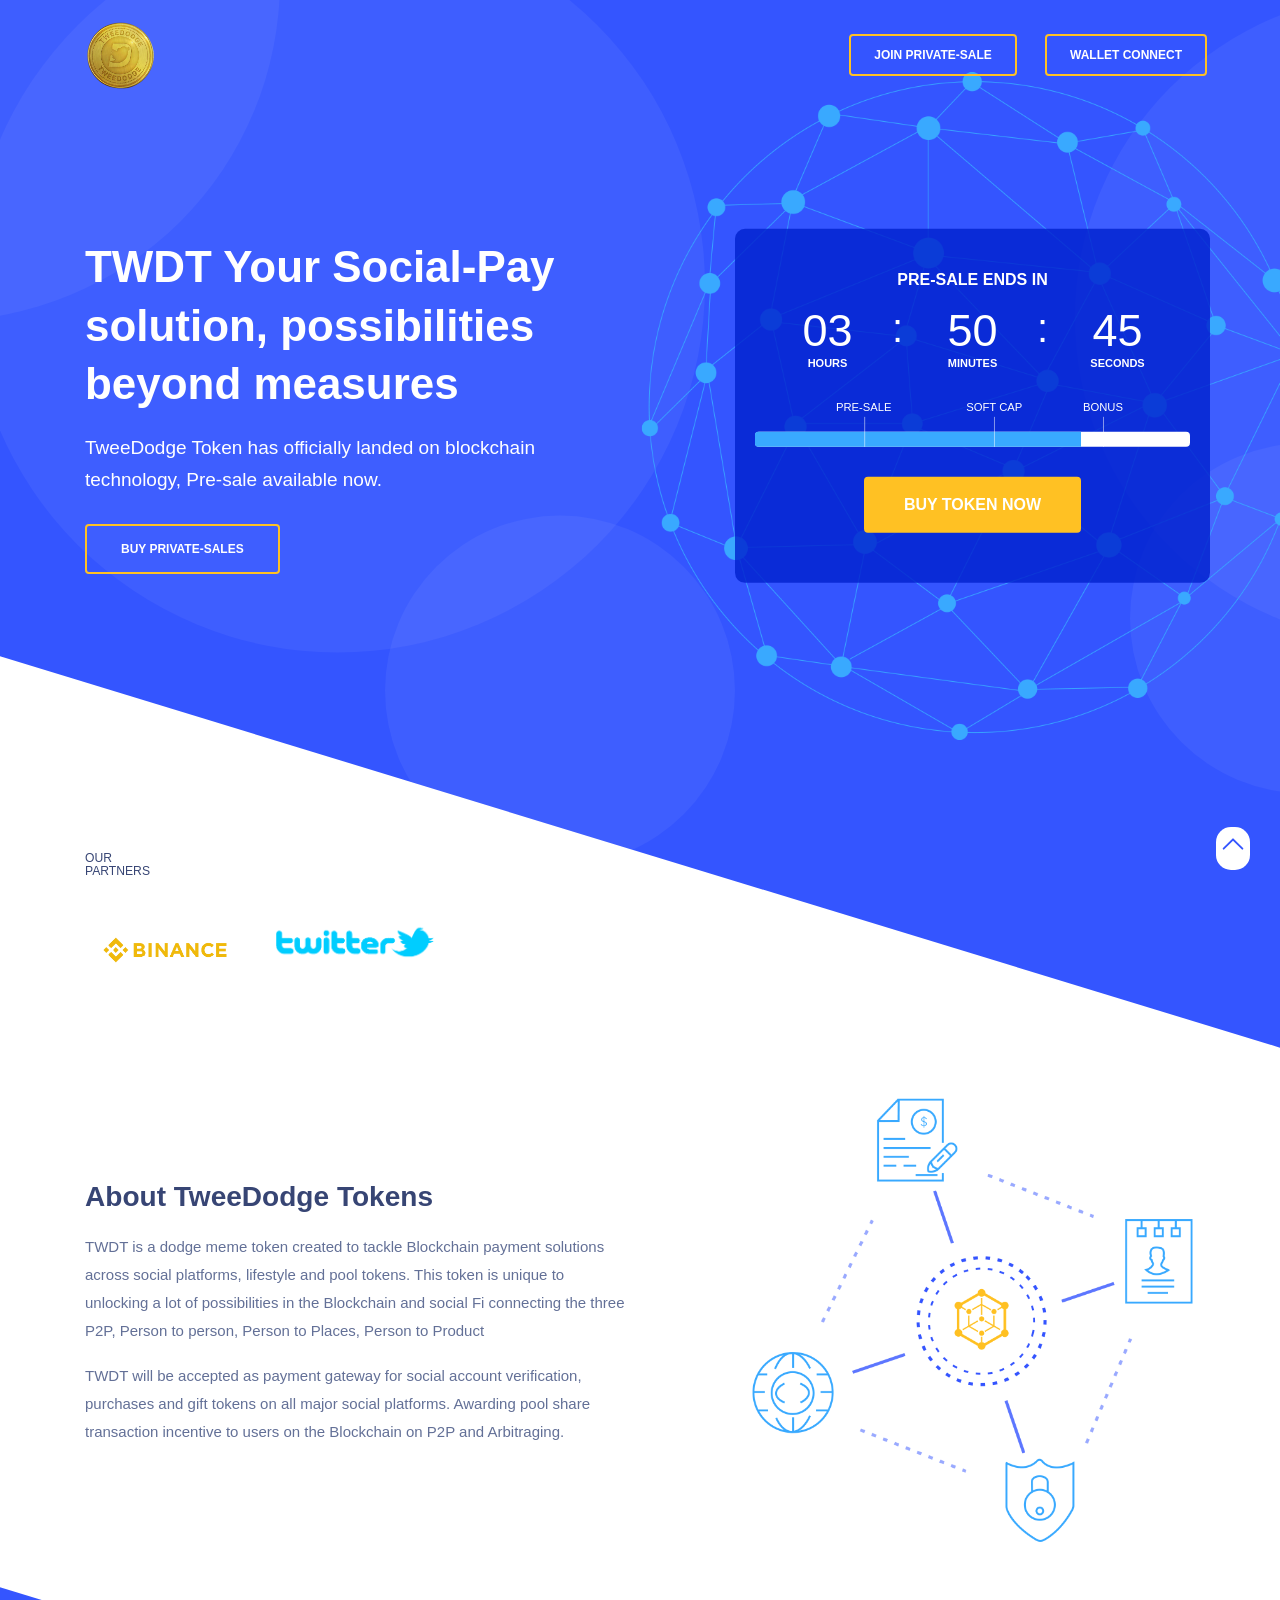
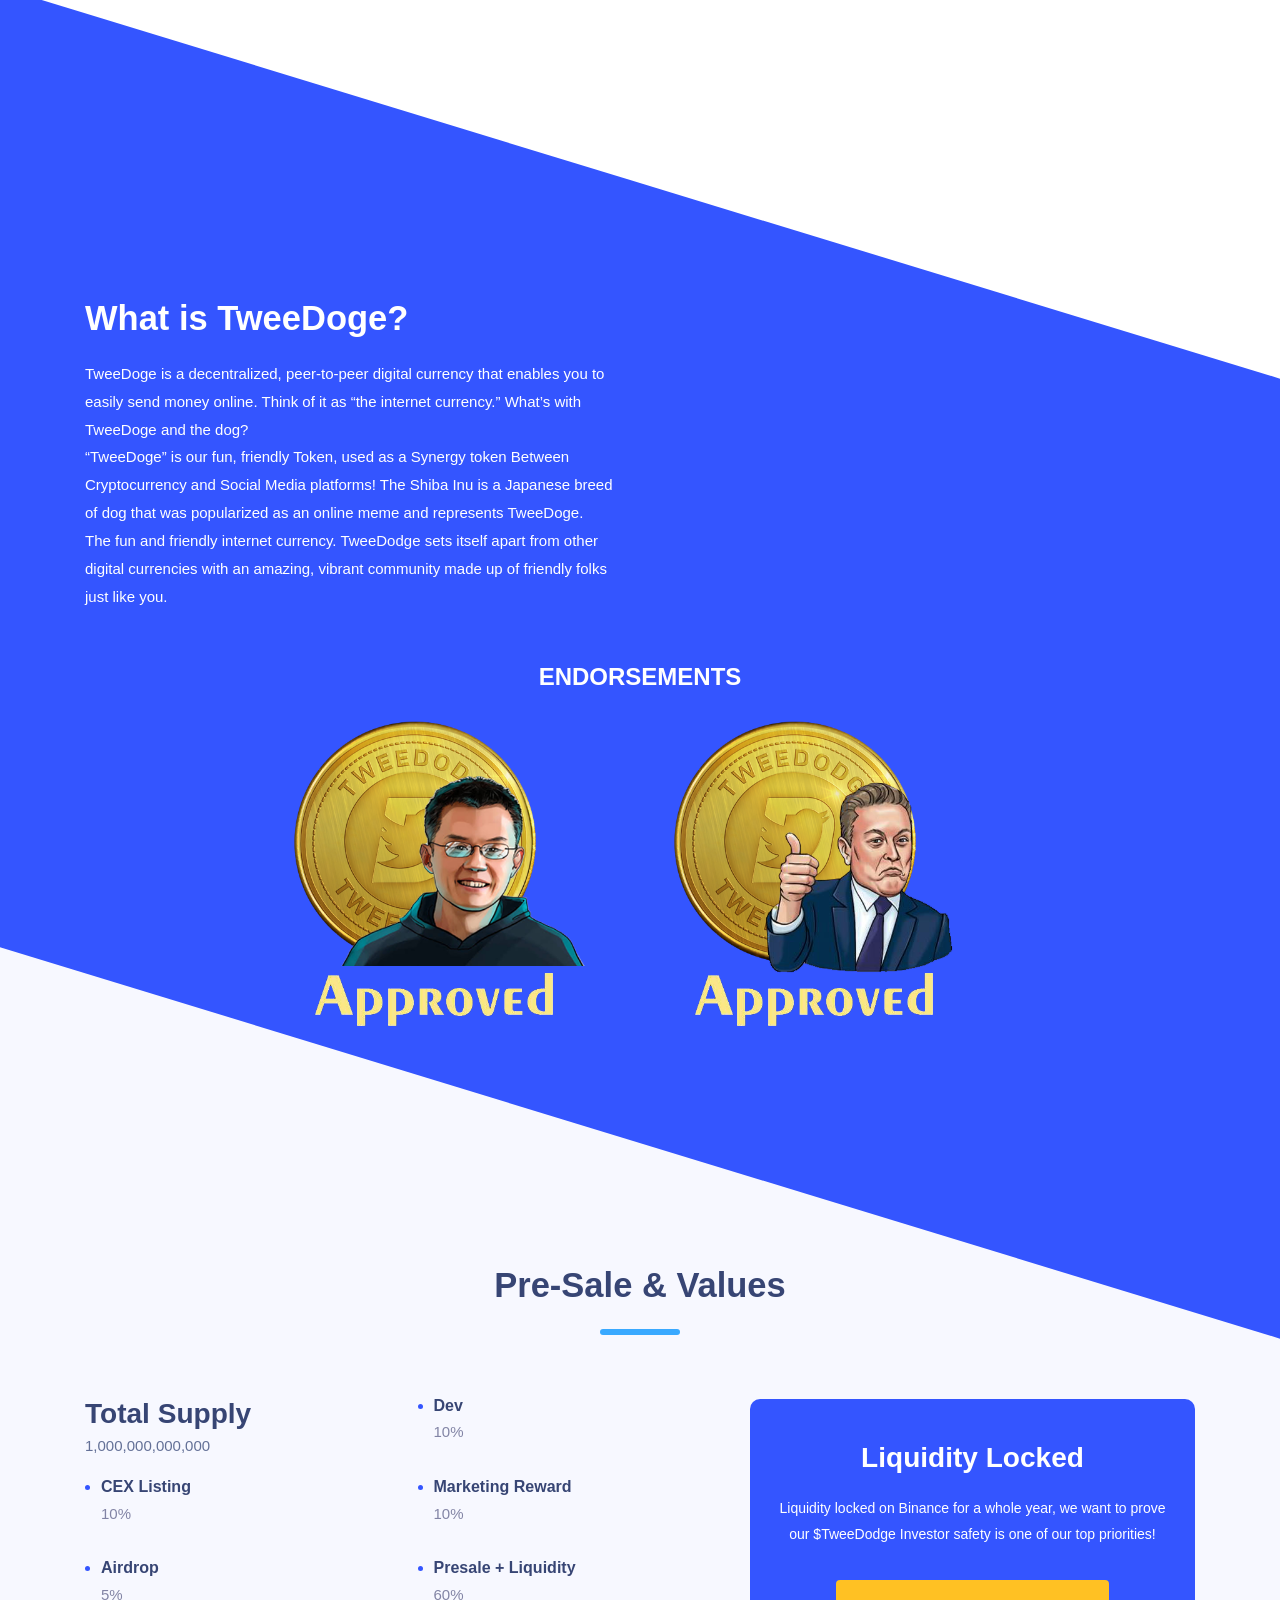
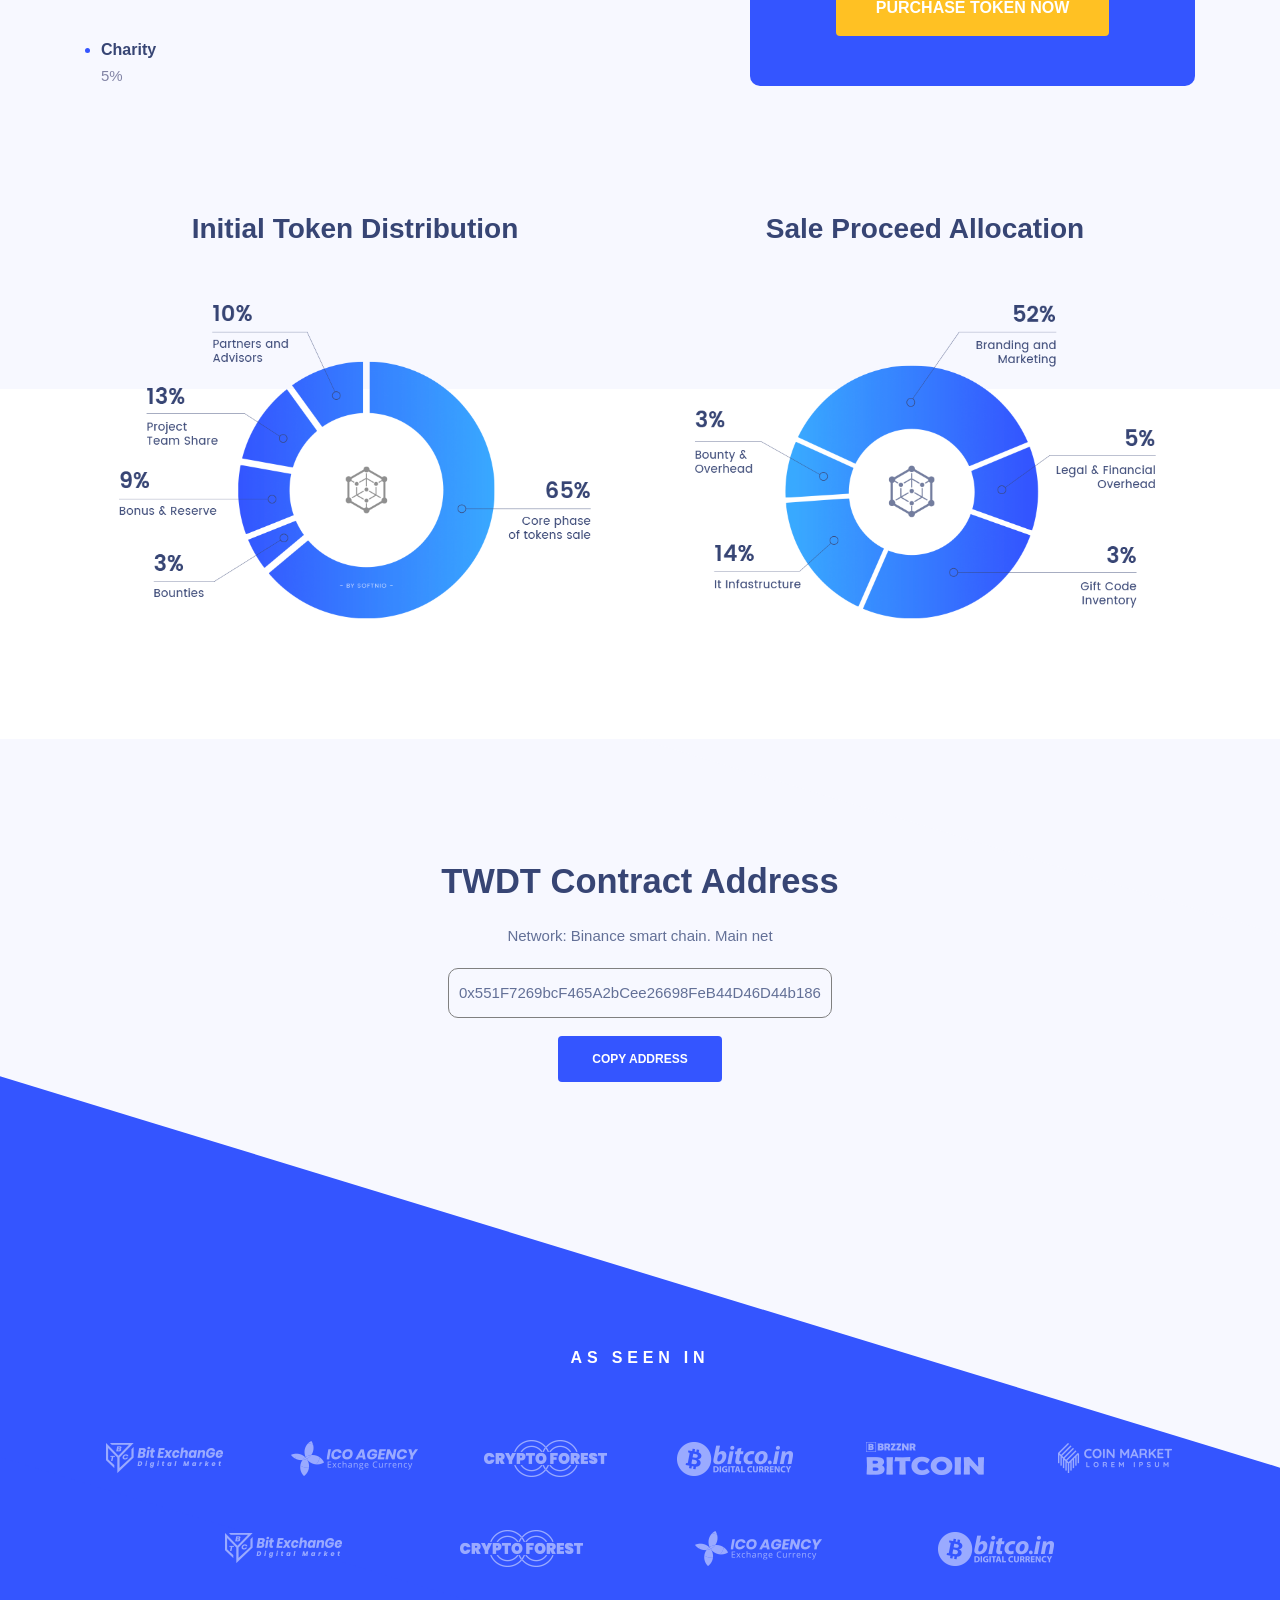
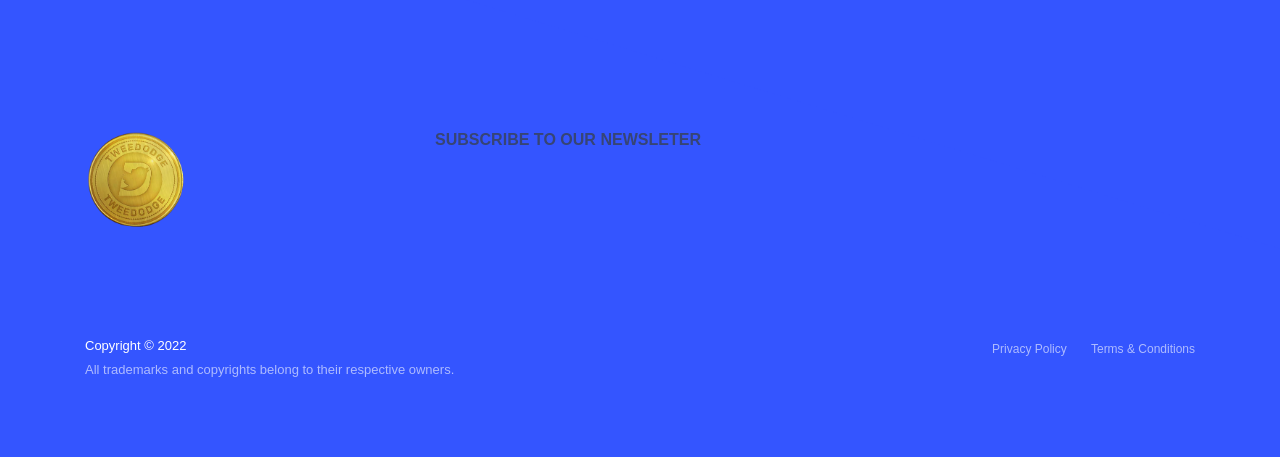
==== commit 230f5368: "timout function" ====
--- a/index.html
+++ b/index.html
@@ -870,15 +870,15 @@
                           <span class="countdown-text days_text">Days</span>
                         </li> -->
                         <li class="col">
-                          <span class="countdown-time ">06</span>
+                          <span class="countdown-time countHour">03</span>
                           <span class="countdown-text hours_text">Hours</span>
                         </li>
                         <li class="col">
-                          <span class="countdown-time minutes">38</span>
+                          <span class="countdown-time countMin">50</span>
                           <span class="countdown-text minutes_text">Minutes</span>
                         </li>
                         <li class="col">
-                          <span class="countdown-time seconds countdown-time-last">27</span>
+                          <span class="countdown-time countSec countdown-time-last">47</span>
                           <span class="countdown-text seconds_text">Seconds</span>
                         </li>
                       </ul>
@@ -1503,7 +1503,7 @@
               </div>
               <div id="custom_html-1" class="widget_text widget footer-widget widget_custom_html">
                 <div class="textwidget custom-html-widget">
-                  <ul style="display: flex; align-items: center; justify-content: flex-start;" class="social">
+                  <ul style="display: none; align-items: center; justify-content: flex-start;" class="social">
                     <!-- TELEGRAM -->
                     <li style="margin-top: 2.5px;">
                       <a href="https://t.me/tweeshiba" target="_blank">
@@ -1657,6 +1657,7 @@
       copyBtn.addEventListener("click", copyAddress);
 
     </script>
+    <script src="/twtr_files/countdown.js"></script>
 
   </body>
 
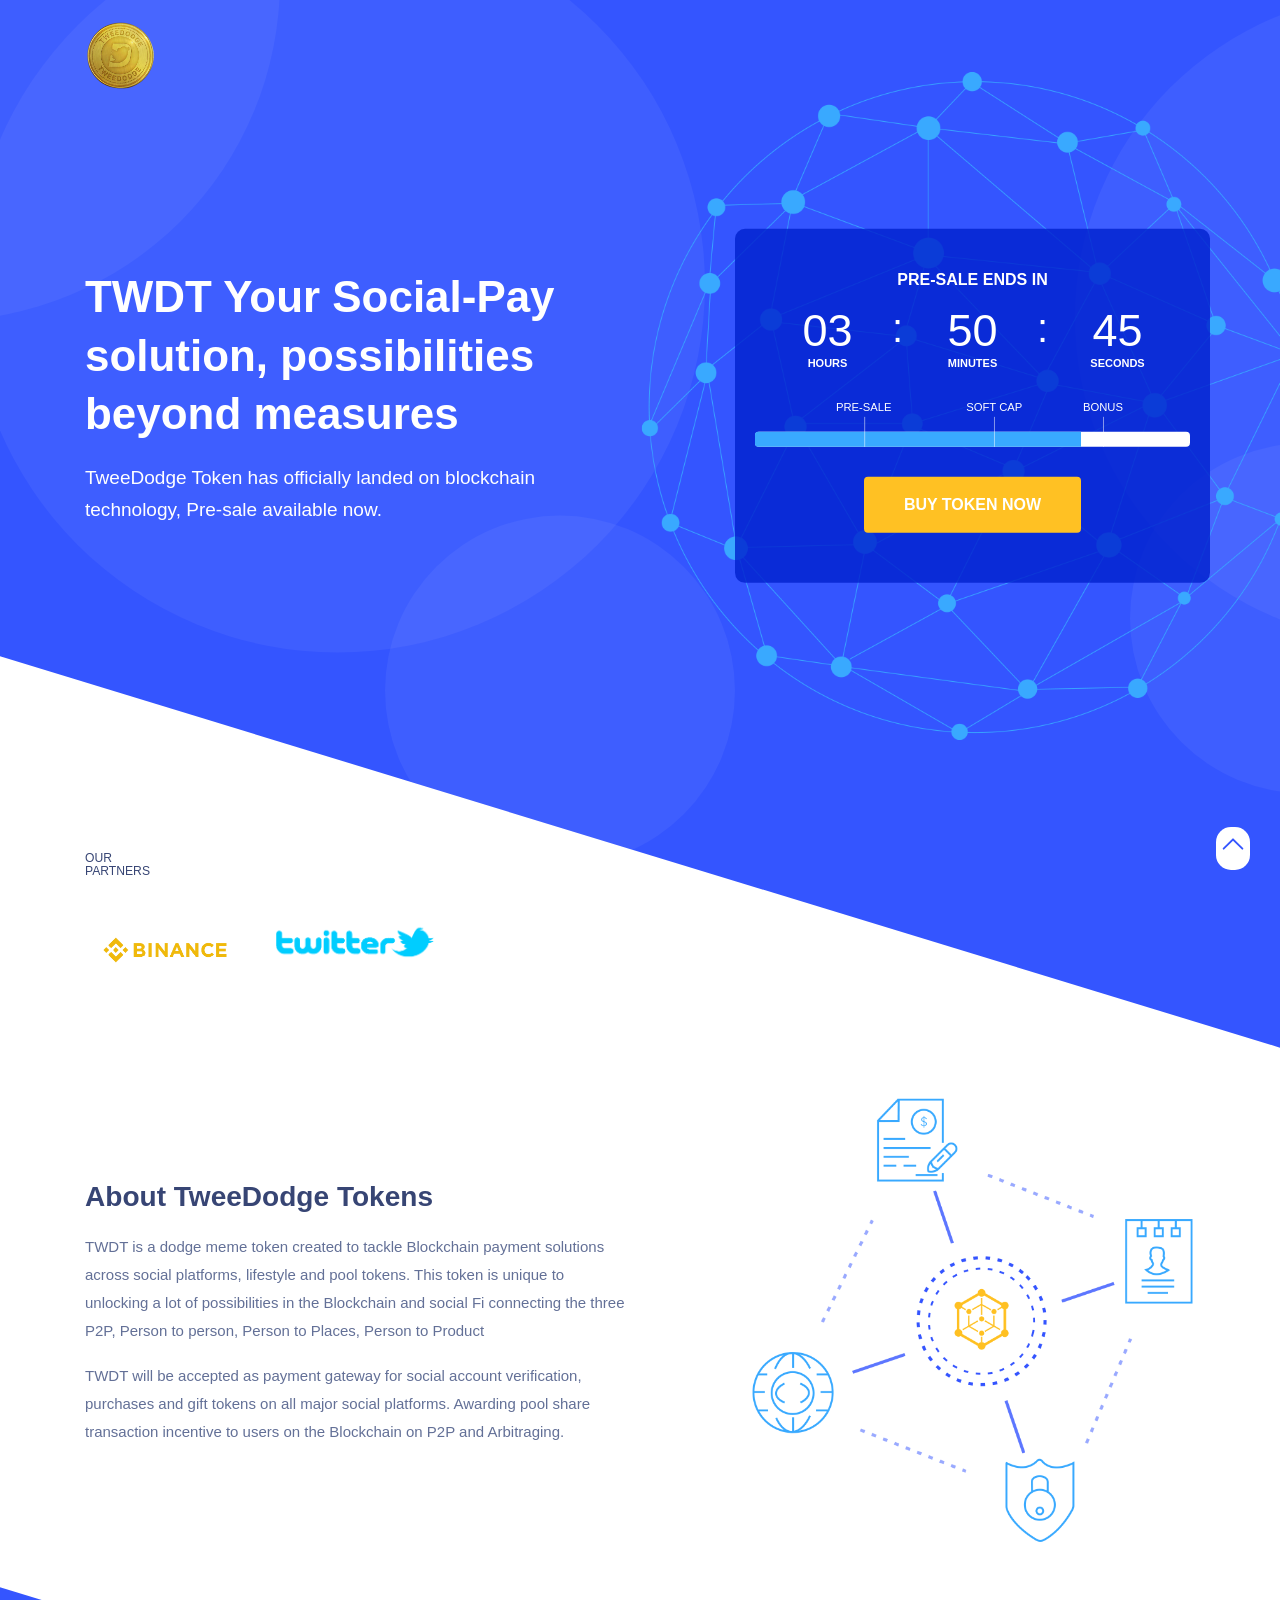
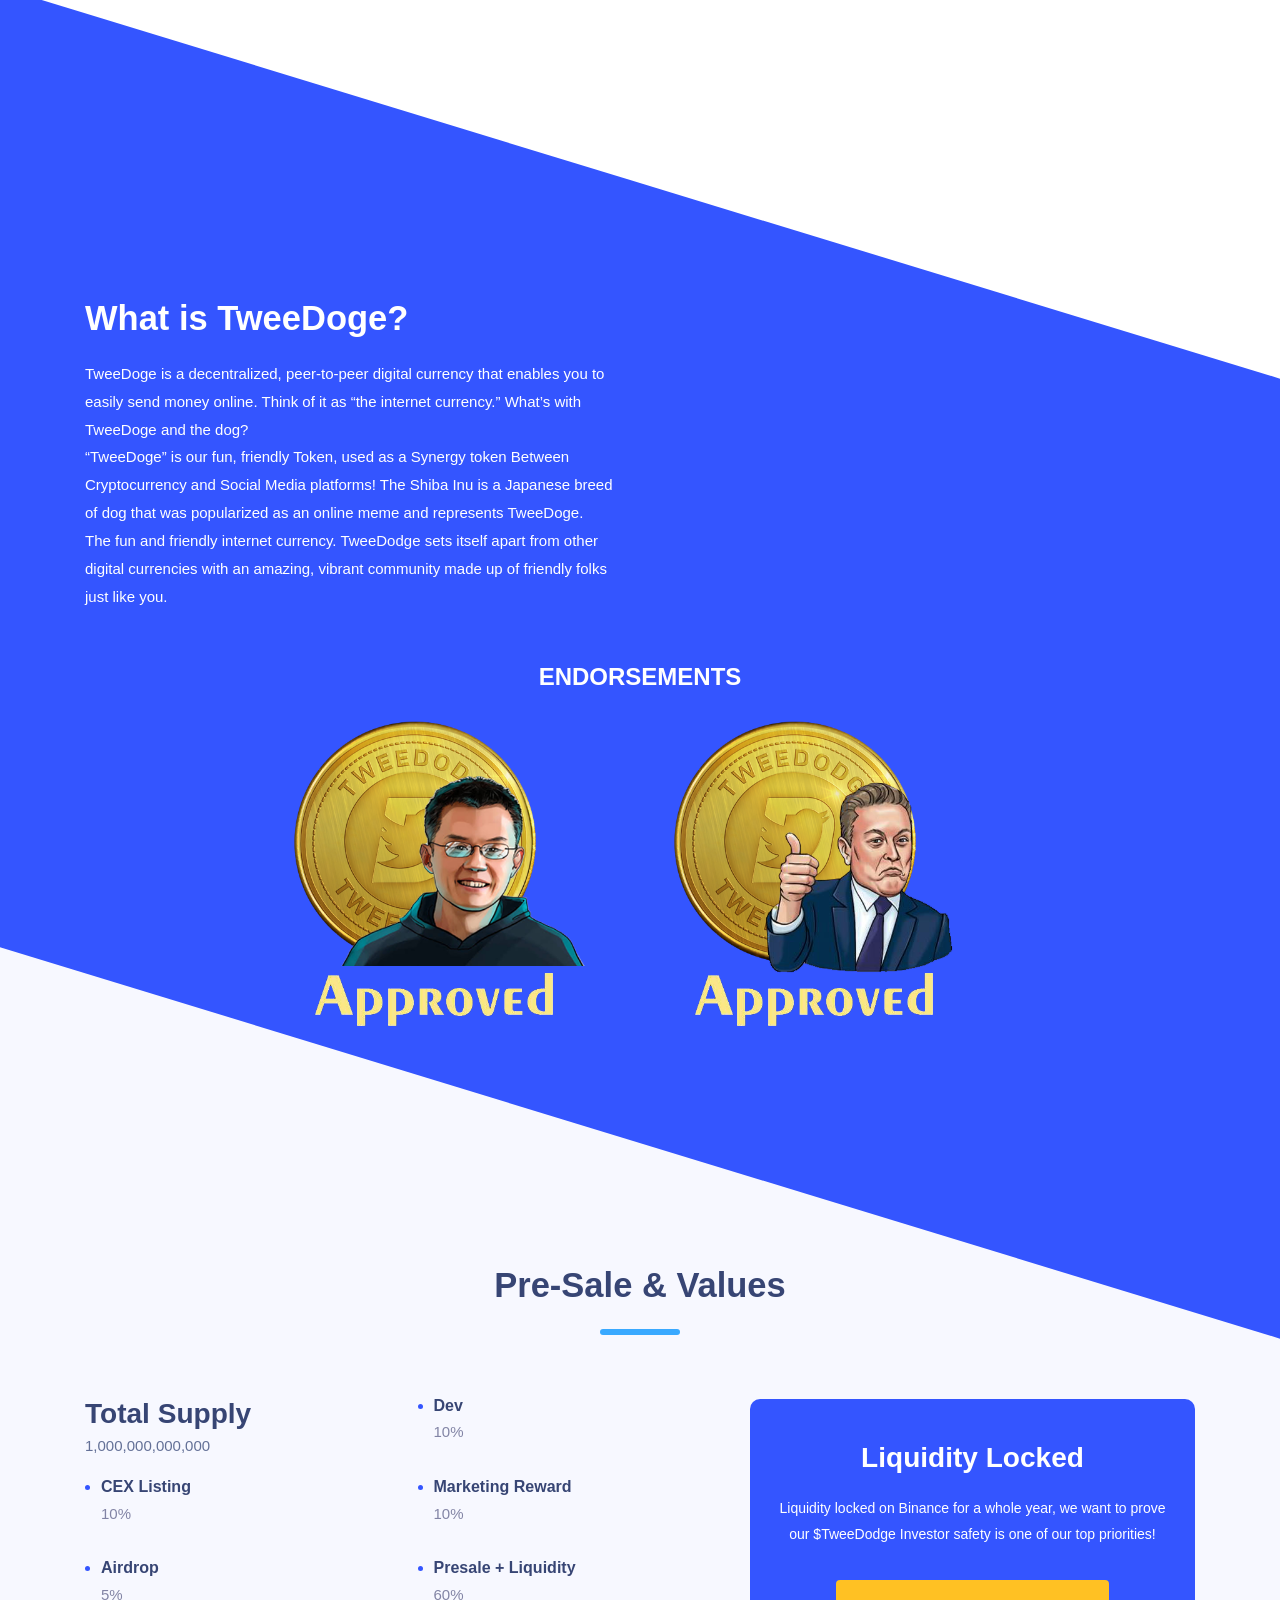
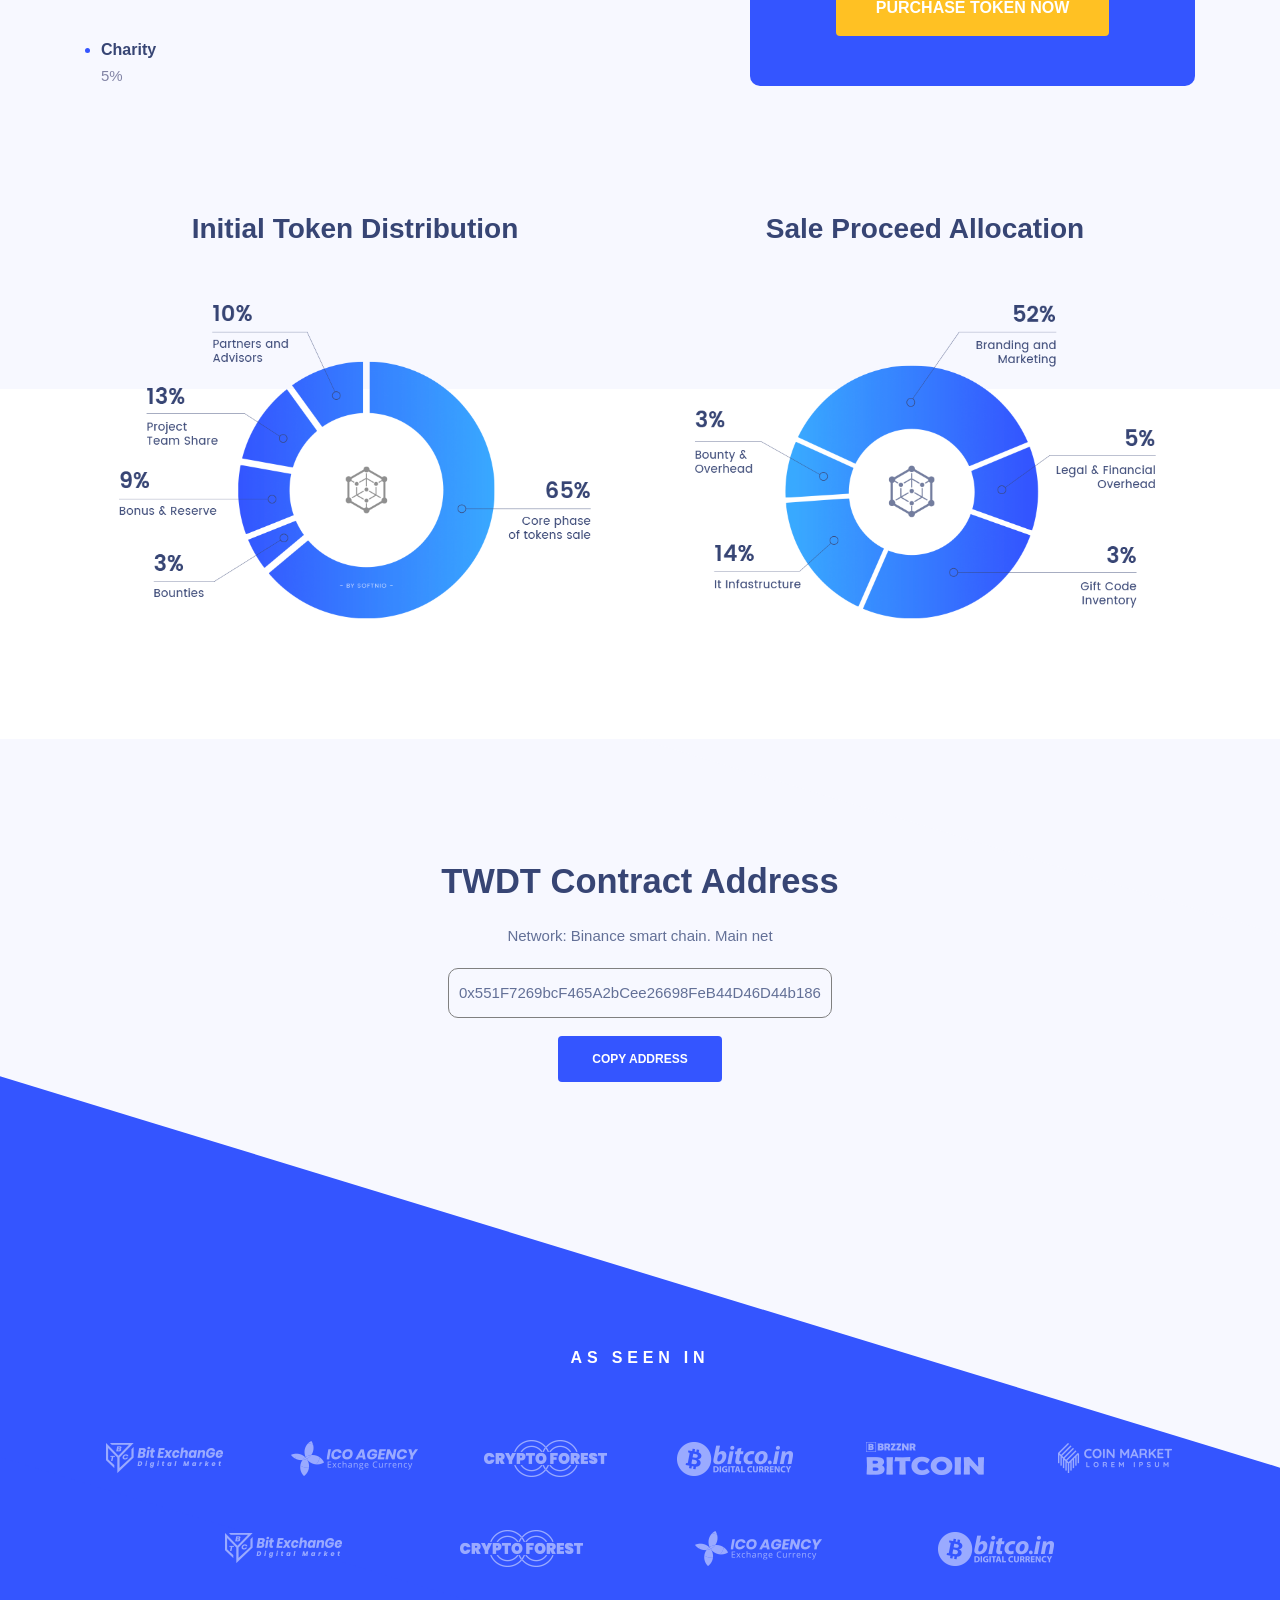
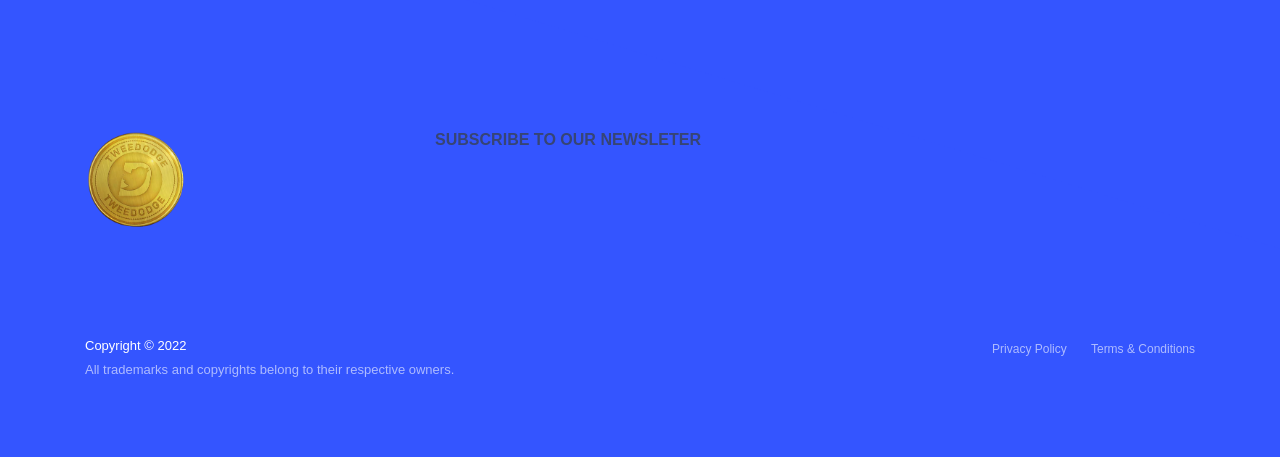
==== commit 1773c8ec: "removed presale" ====
--- a/index.html
+++ b/index.html
@@ -793,8 +793,8 @@
             </svg>              
           </button>
 
-            <div class="navbar-collapse justify-content-end">
-              <ul class="navbar-nav navbar-btns">
+            <div style="display: none !important;" class="navbar-collapse justify-content-end">
+              <ul style="display: none !important;" class="navbar-nav navbar-btns">
                 <li class="nav-item"><a class="nav-link btn btn-sm btn-outline menu-link"
                     href="/presale">JOIN PRIVATE-SALE</a></li>
                 <li class="nav-item"><a class="nav-link btn btn-sm btn-outline menu-link"
@@ -831,7 +831,7 @@
                         <p class="lead animated fadeInUp" data-animate="fadeInUp" data-delay="0.75"
                           style="visibility: visible; animation-delay: 0.75s;">TweeDodge Token has officially landed on
                           blockchain technology, Pre-sale available now.</p>
-                        <ul class="btns">
+                        <ul style="display: none;" class="btns">
                           <li>
                             <a class="btn btn-outline" href="/presale">BUY PRIVATE-SALES</a>
                           </li>
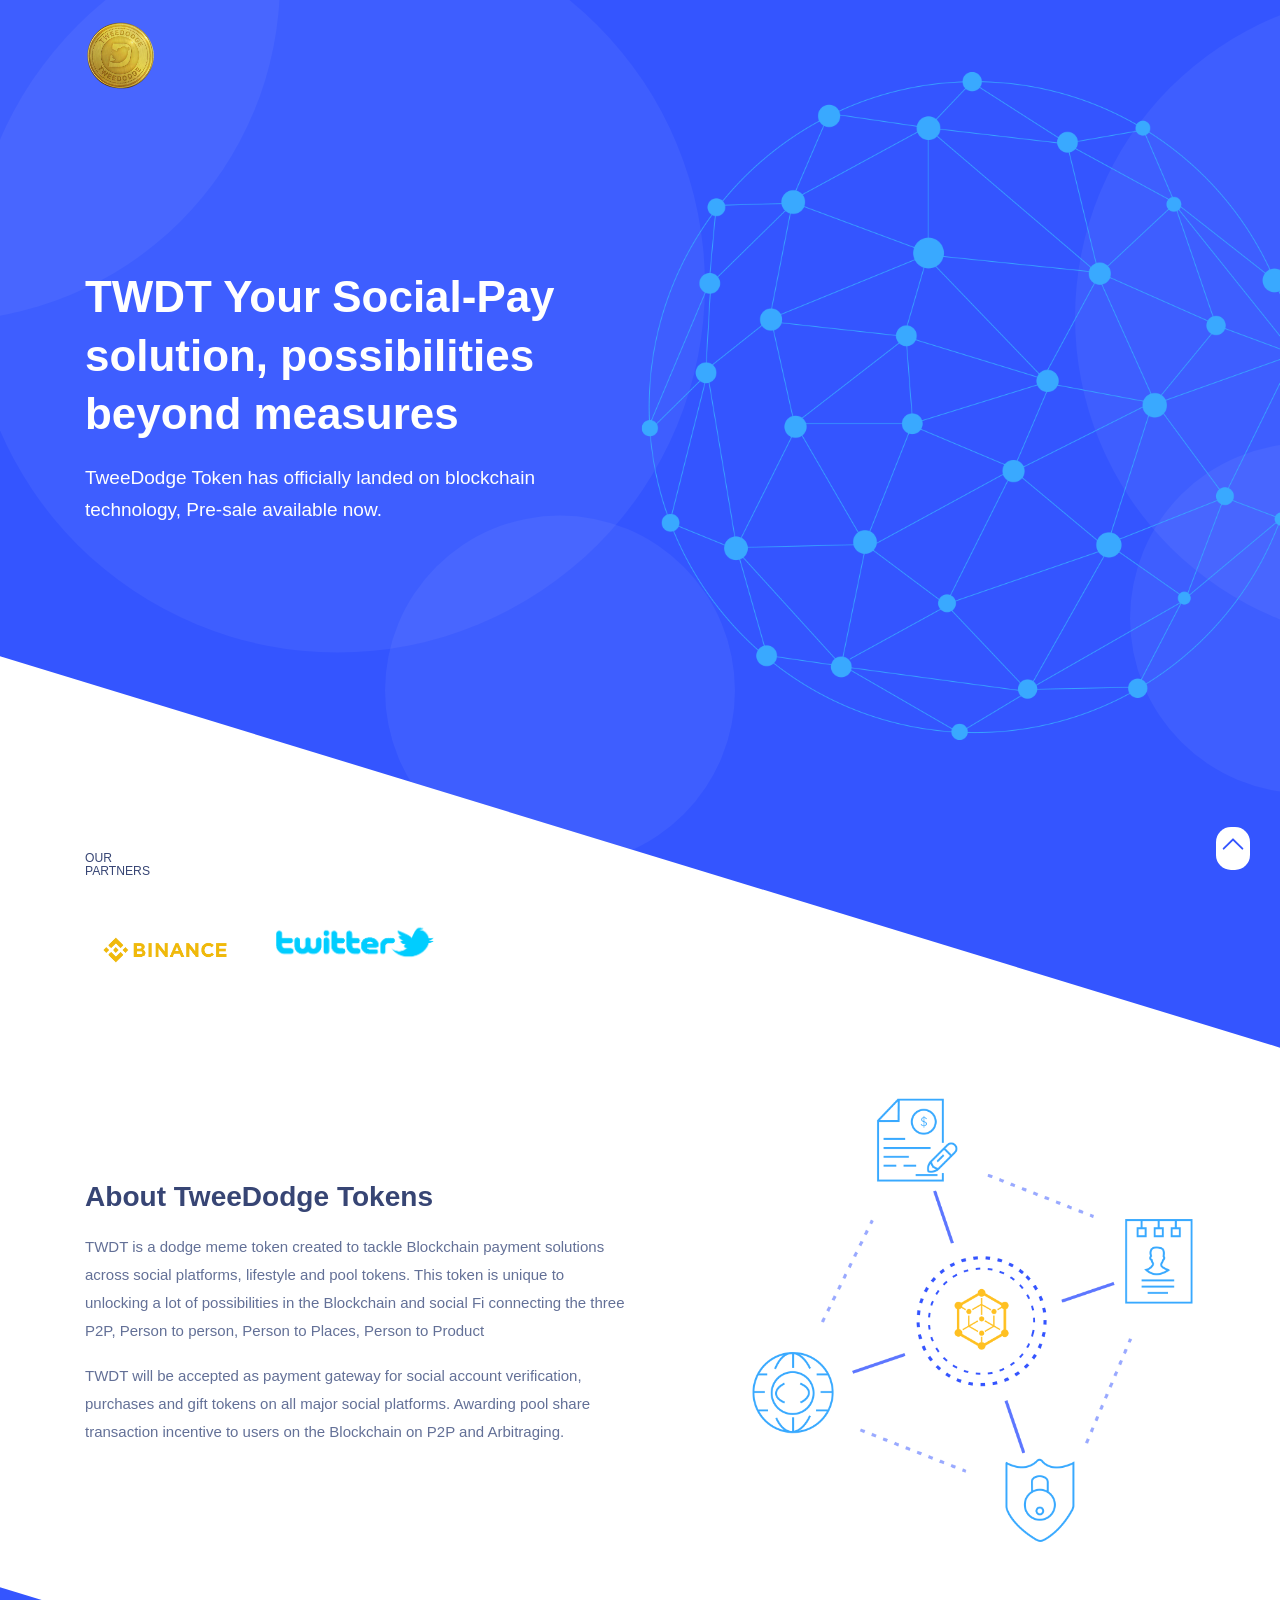
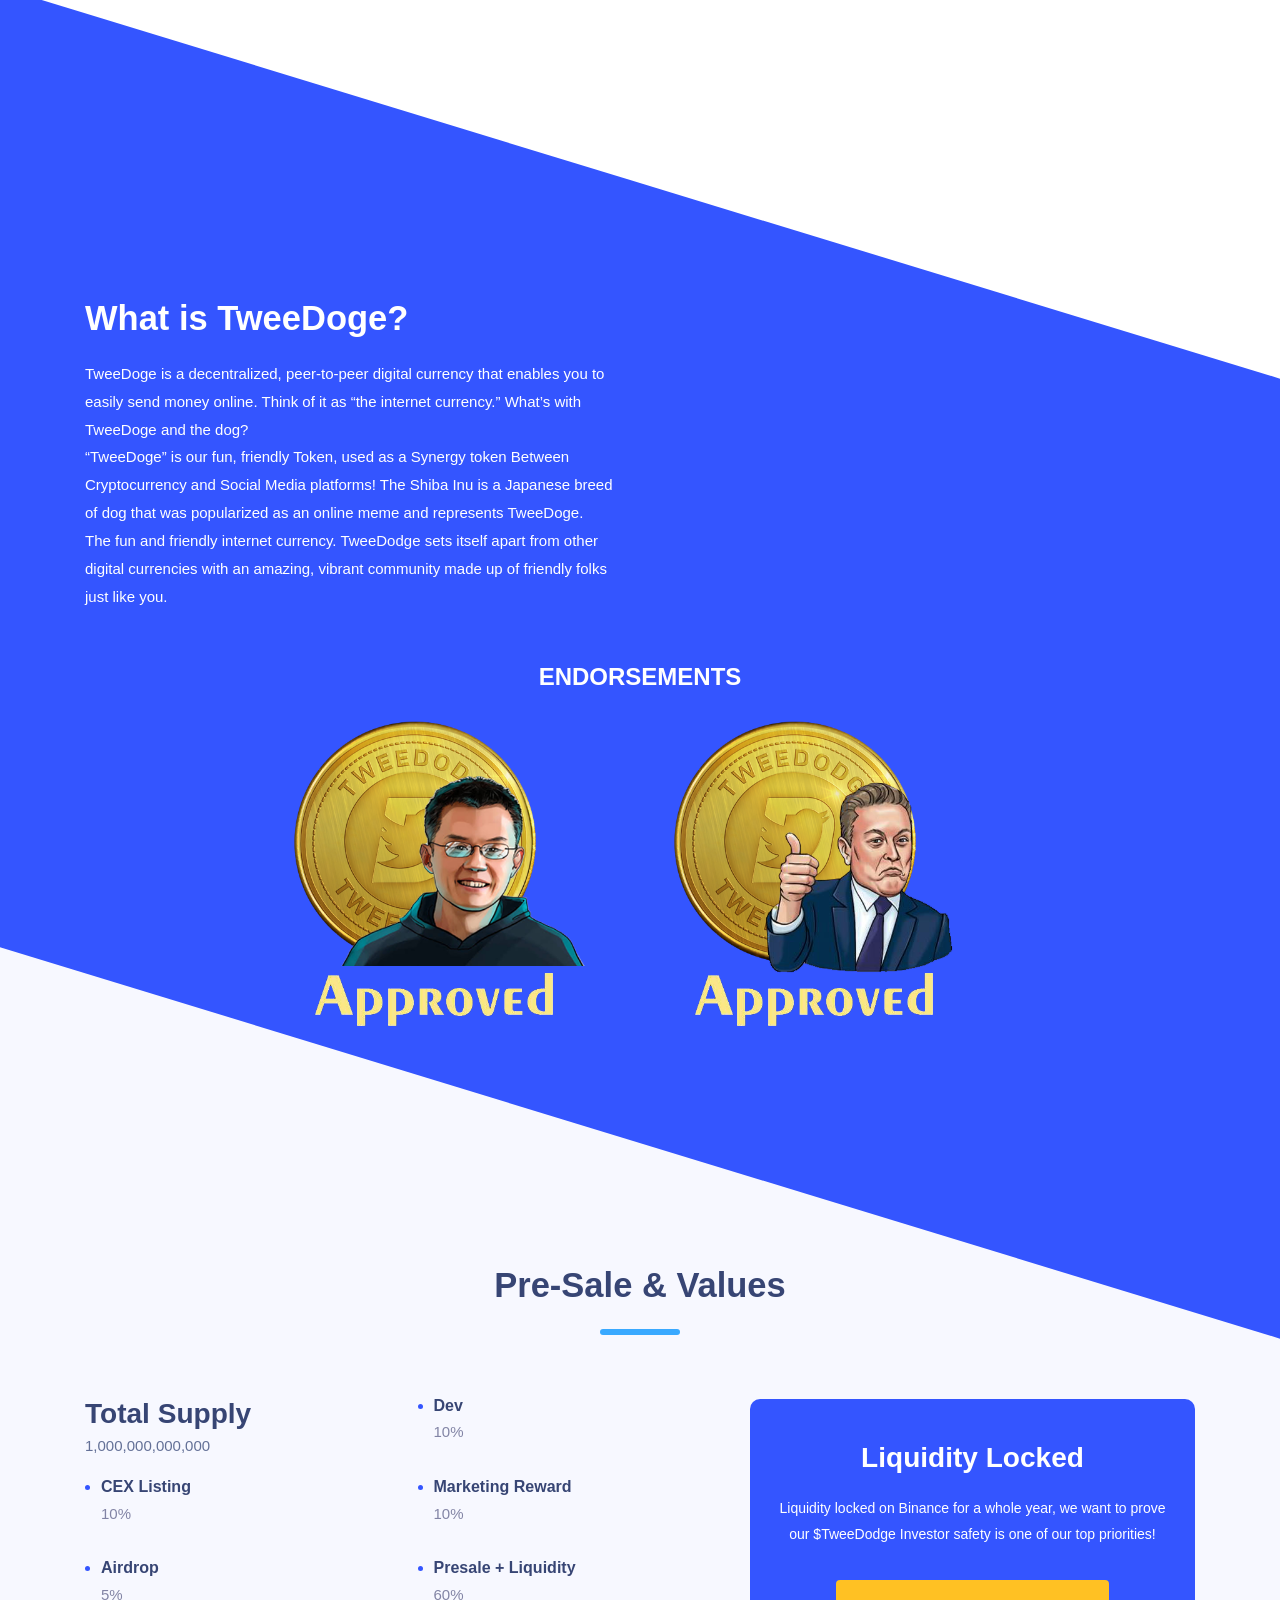
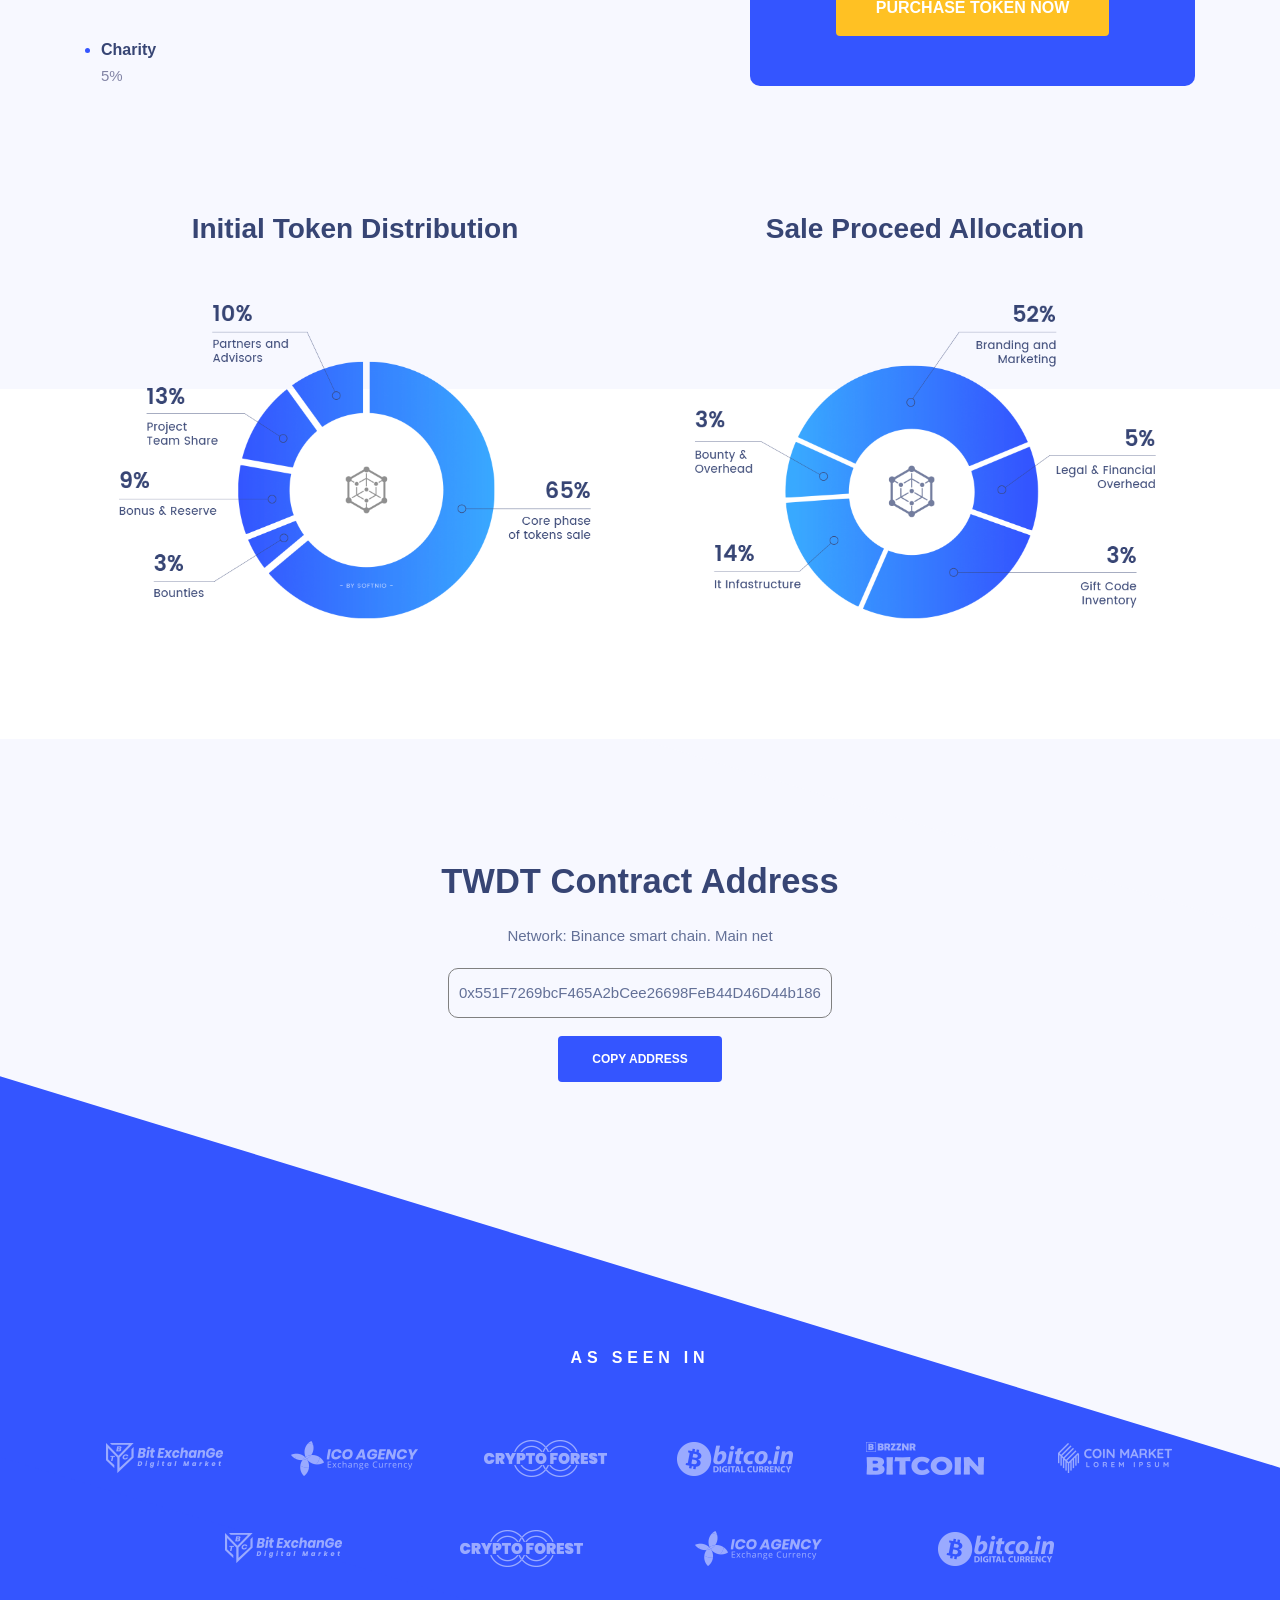
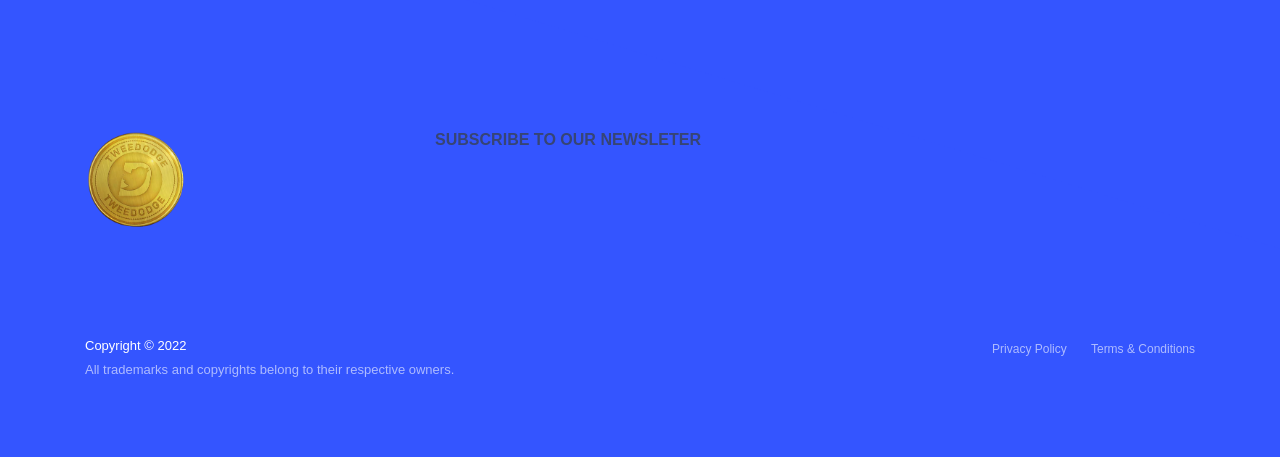
==== commit ee8fcc14: "removed countdown" ====
--- a/index.html
+++ b/index.html
@@ -793,14 +793,14 @@
             </svg>              
           </button>
 
-            <div style="display: none !important;" class="navbar-collapse justify-content-end">
+            <!-- <div style="display: none !important;" class="navbar-collapse justify-content-end">
               <ul style="display: none !important;" class="navbar-nav navbar-btns">
                 <li class="nav-item"><a class="nav-link btn btn-sm btn-outline menu-link"
                     href="/presale">JOIN PRIVATE-SALE</a></li>
                 <li class="nav-item"><a class="nav-link btn btn-sm btn-outline menu-link"
                     href="/presale">WALLET CONNECT</a></li>
               </ul>
-            </div>
+            </div> -->
           </nav>
         </div> <!-- End Navbar -->
       </header>
@@ -832,9 +832,9 @@
                           style="visibility: visible; animation-delay: 0.75s;">TweeDodge Token has officially landed on
                           blockchain technology, Pre-sale available now.</p>
                         <ul style="display: none;" class="btns">
-                          <li>
+                          <!-- <li>
                             <a class="btn btn-outline" href="/presale">BUY PRIVATE-SALES</a>
-                          </li>
+                          </li> -->
                           <!-- <li>
                             <p class="lead animated fadeInUp" data-animate="fadeInUp" data-delay="0.75"
                               style="visibility: visible; animation-delay: 0.75s;"><a class="btn btn-outline"
@@ -860,15 +860,15 @@
                       </figure>
                     </div>
 
-                    <div class="countdown-box text-center ">
+                    <!-- <div class="countdown-box text-center ">
                       <h6>Pre-Sale ends in</h6>
                       <ul class="token-countdown d-flex align-content-stretch" data-zone="0" data-date="2022/12/01"
                         data-days="Days" data-hours="Hours" data-mins="Minutes" data-secs="Seconds" data-day="Days"
                         data-hour="Hours" data-min="Minute" data-sec="Second">
-                        <!-- <li class="col">
+                        <li class="col">
                           <span class="countdown-time days">24</span>
                           <span class="countdown-text days_text">Days</span>
-                        </li> -->
+                        </li>
                         <li class="col">
                           <span class="countdown-time countHour">03</span>
                           <span class="countdown-text hours_text">Hours</span>
@@ -893,7 +893,7 @@
                         target="_self">BUY TOKEN NOW</a>
                       <ul class="icon-list">
                       </ul>
-                    </div>
+                    </div> -->
 
                   </div>
                 </div>
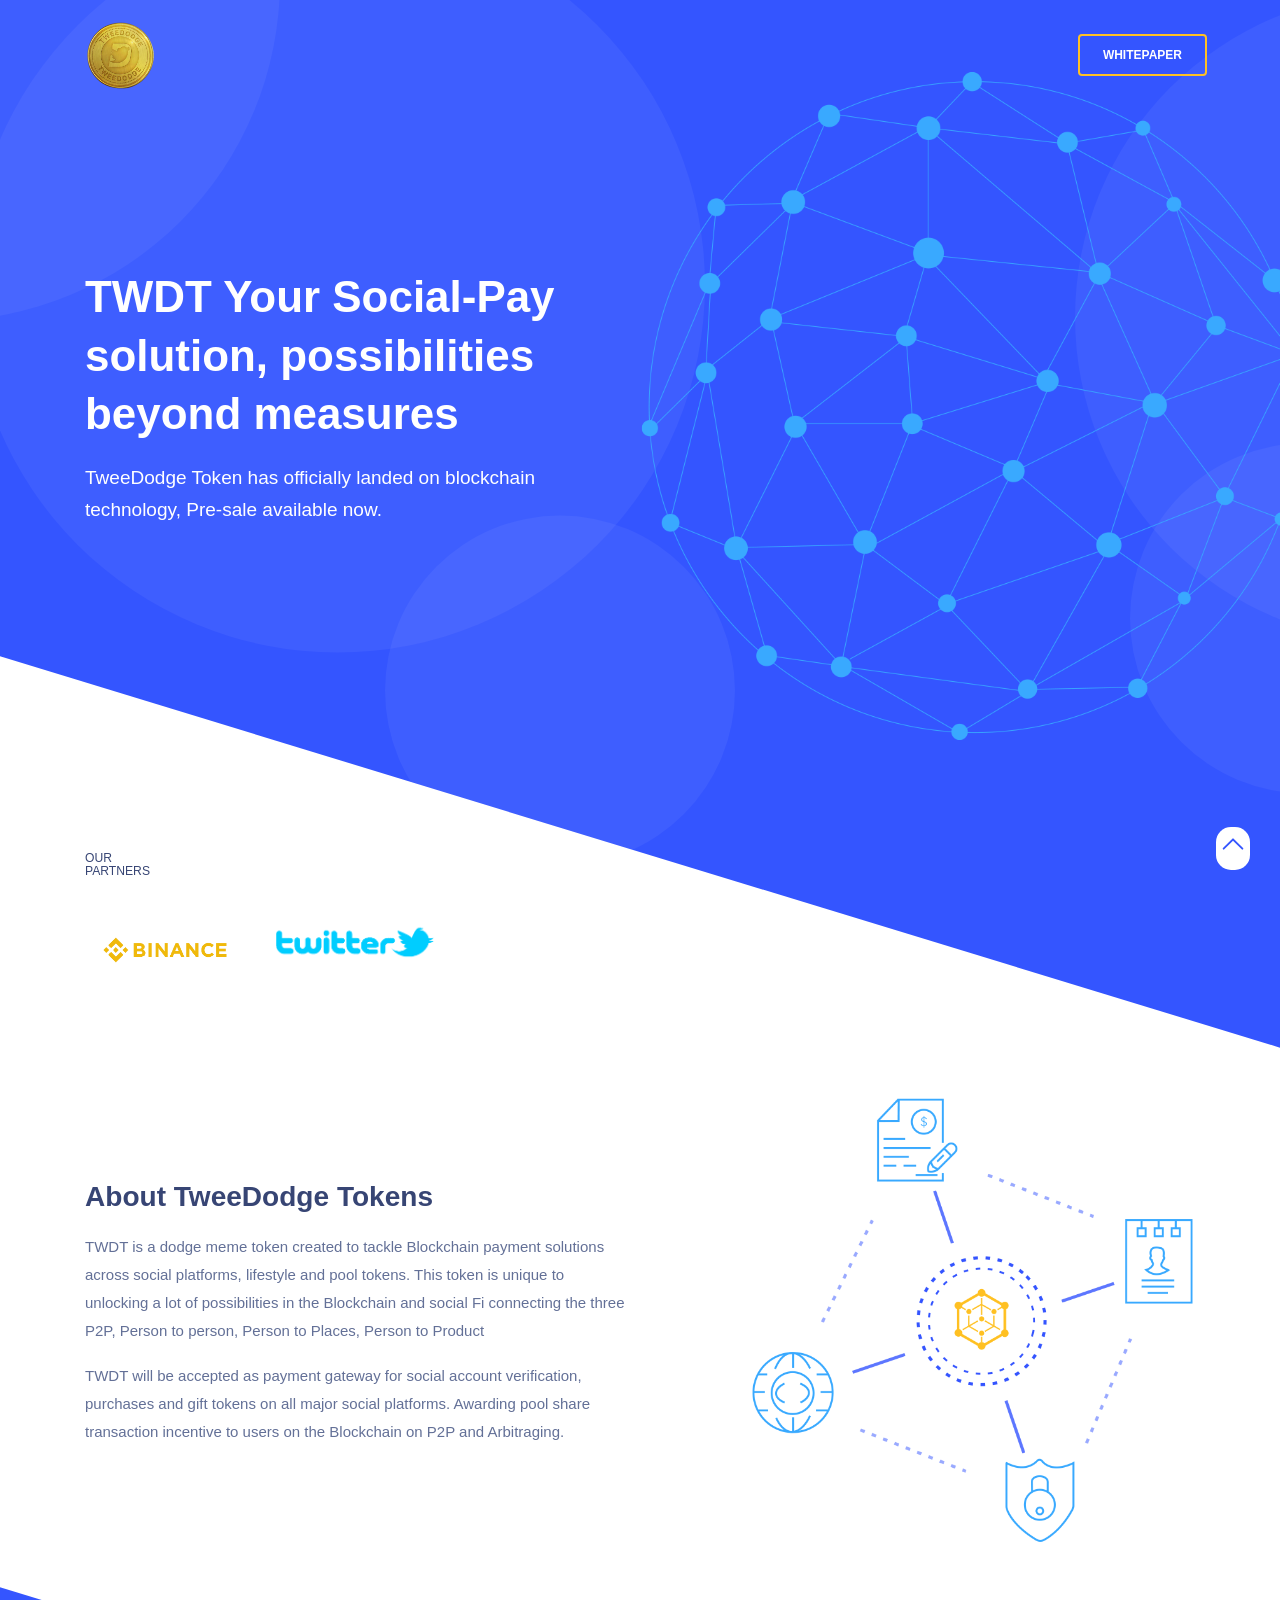
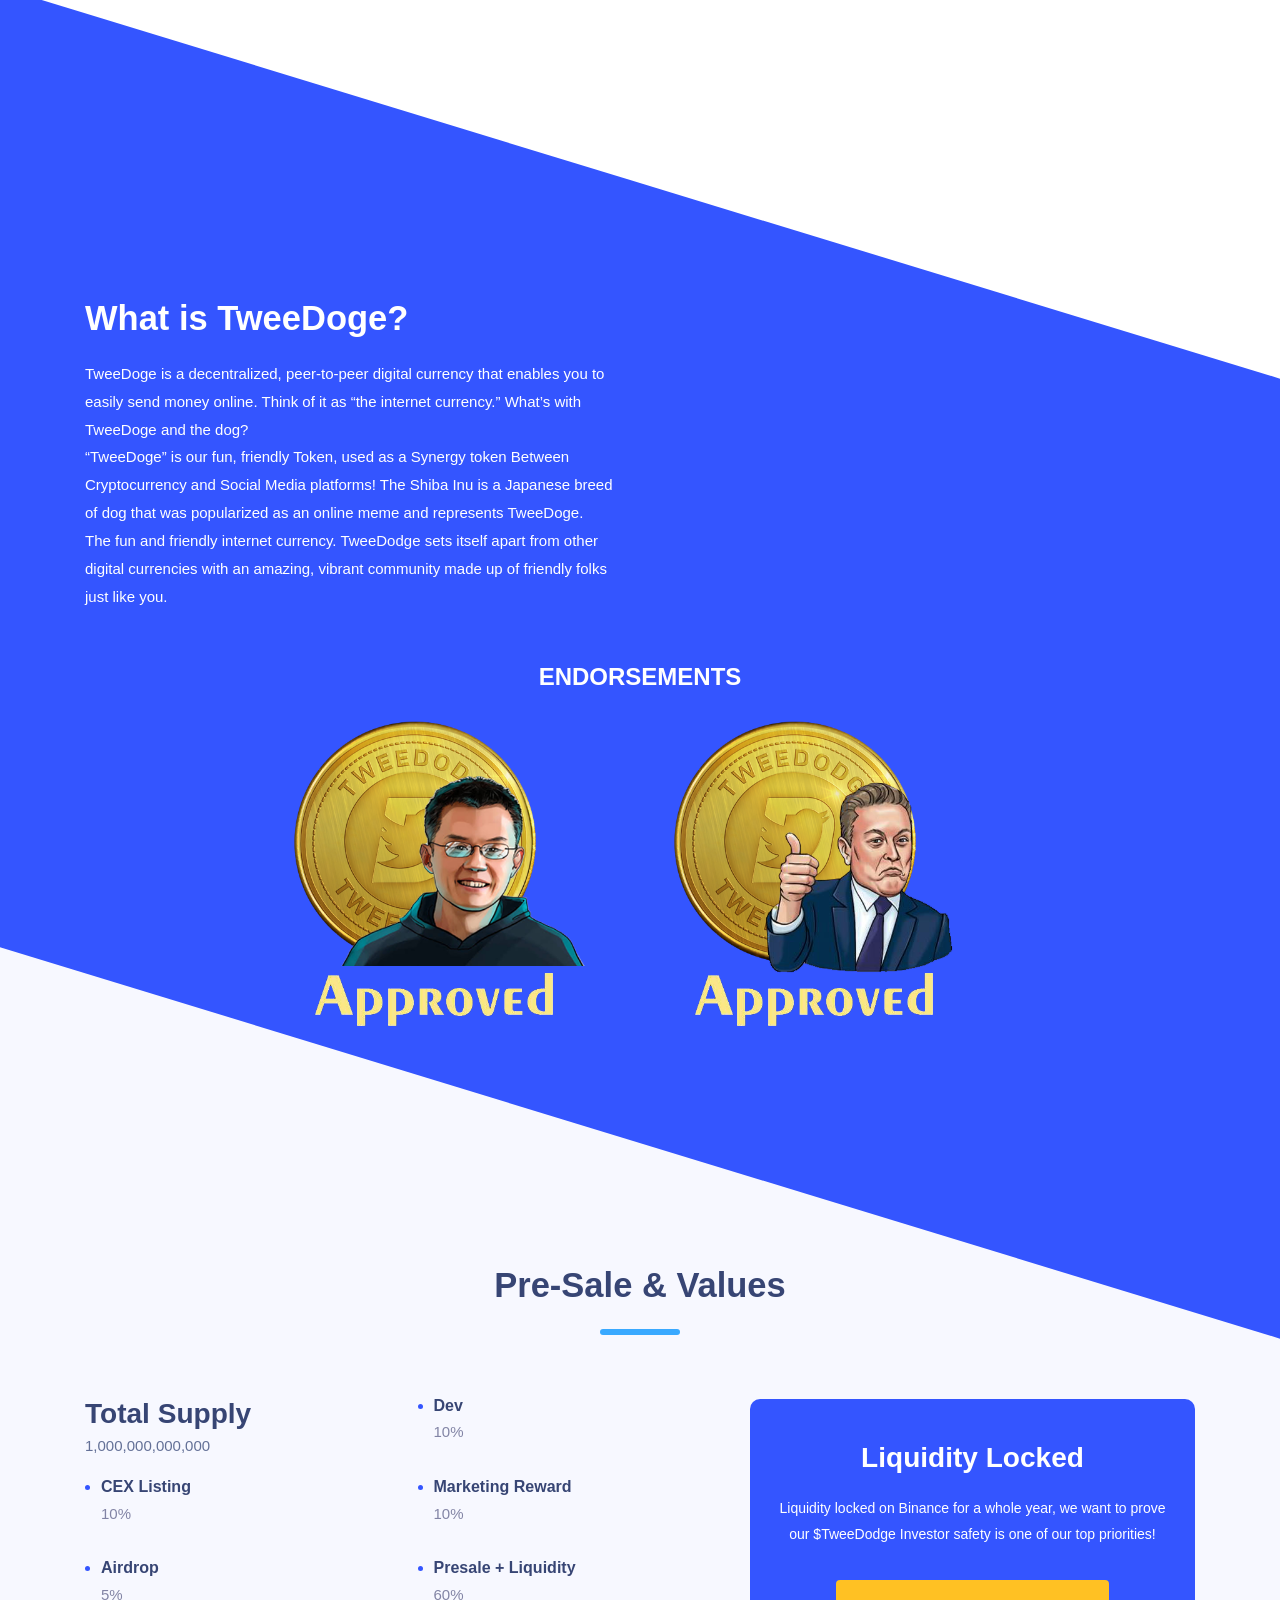
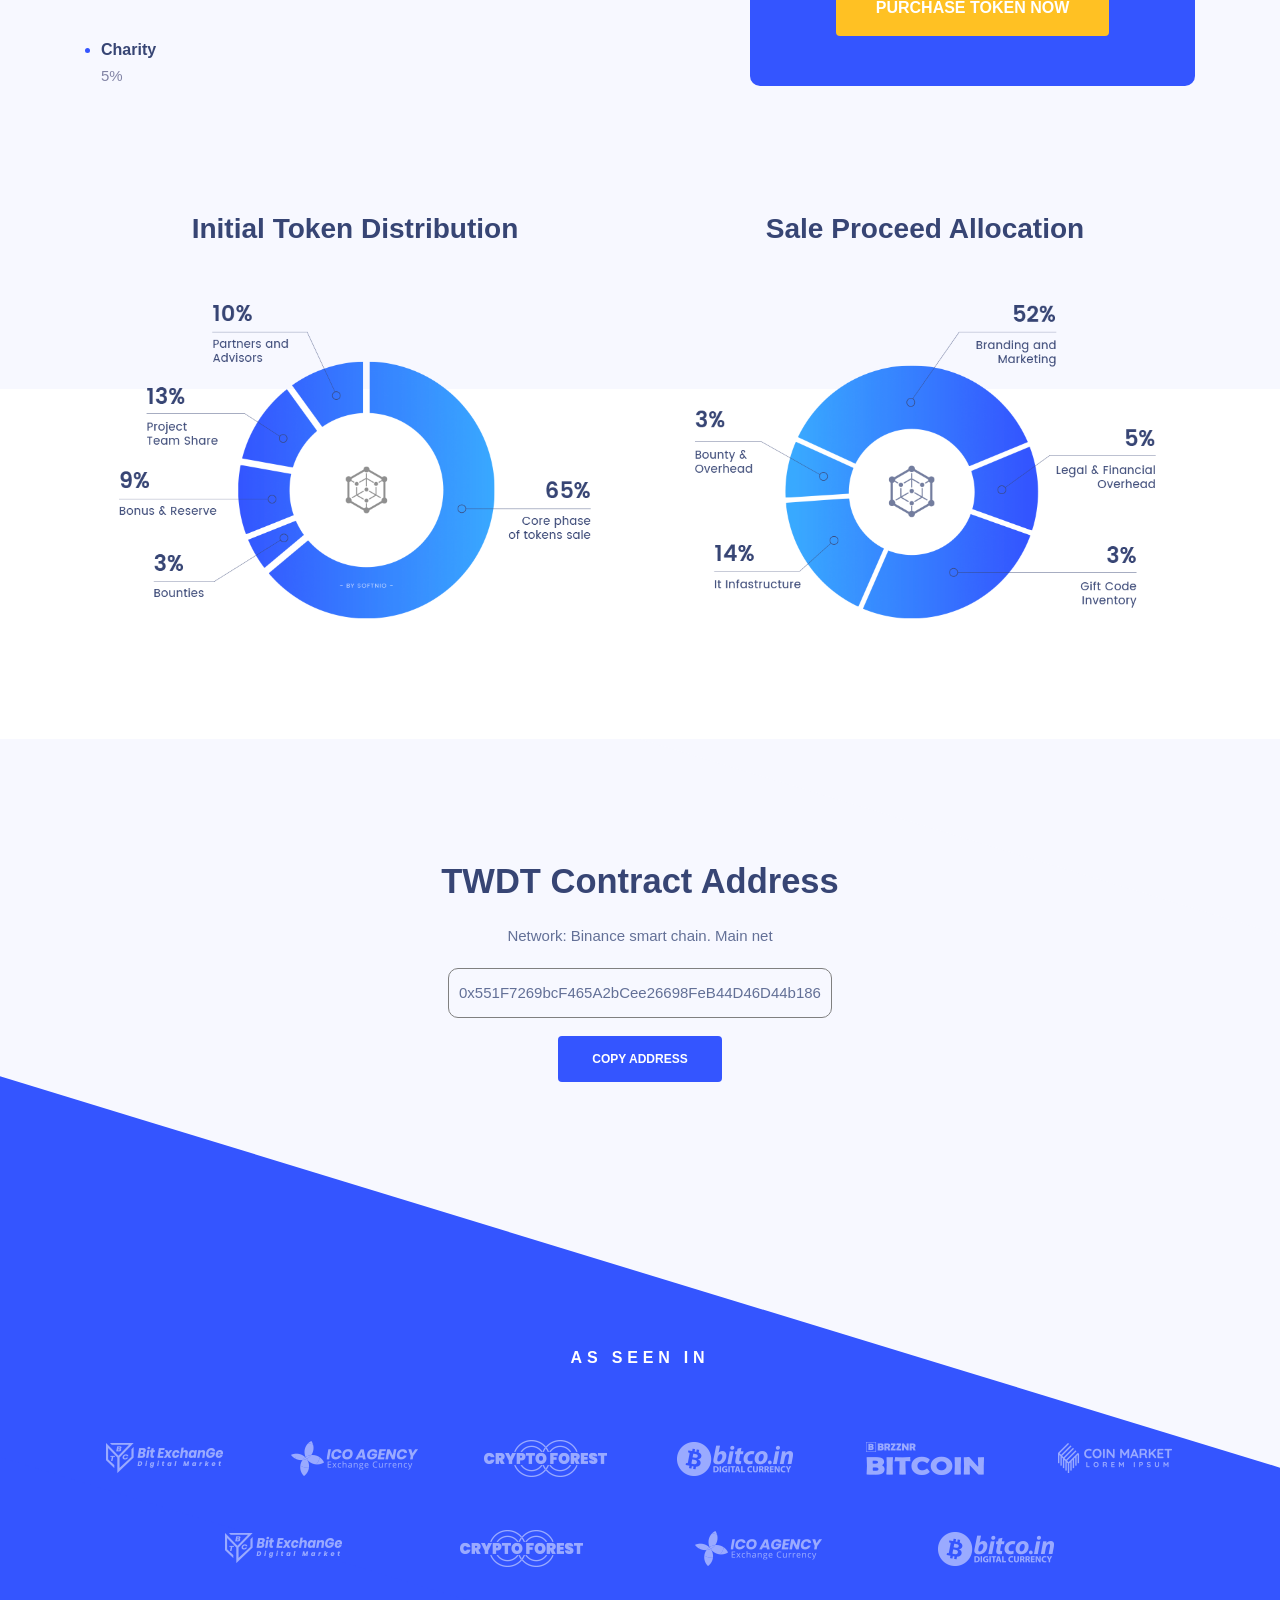
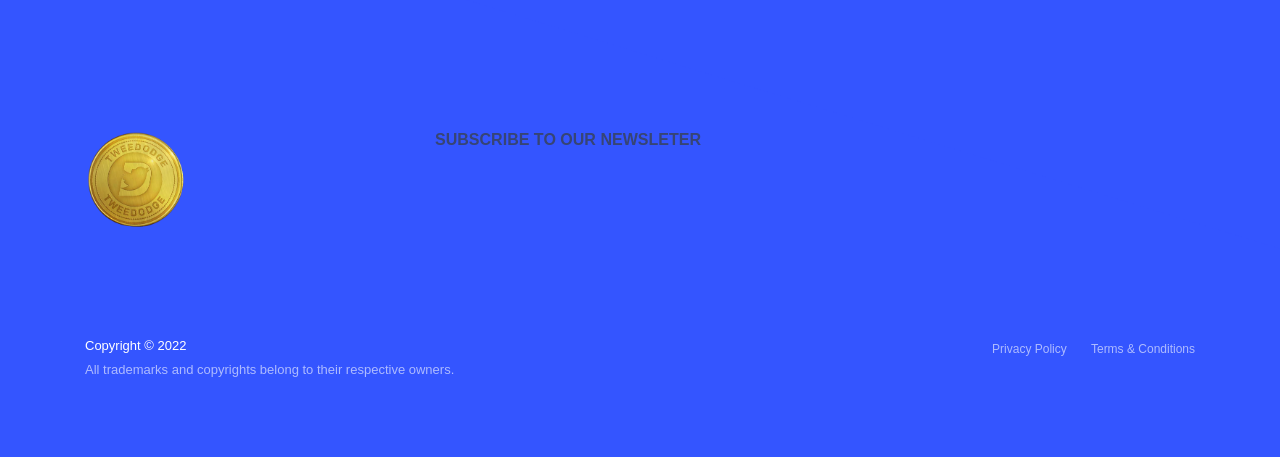
==== commit 08a3f51c: "added whitepaer" ====
--- a/index.html
+++ b/index.html
@@ -793,14 +793,16 @@
             </svg>              
           </button>
 
-            <!-- <div style="display: none !important;" class="navbar-collapse justify-content-end">
-              <ul style="display: none !important;" class="navbar-nav navbar-btns">
-                <li class="nav-item"><a class="nav-link btn btn-sm btn-outline menu-link"
+            <div class="navbar-collapse justify-content-end">
+              <ul class="navbar-nav navbar-btns">
+                <!-- <li class="nav-item"><a class="nav-link btn btn-sm btn-outline menu-link"
                     href="/presale">JOIN PRIVATE-SALE</a></li>
                 <li class="nav-item"><a class="nav-link btn btn-sm btn-outline menu-link"
-                    href="/presale">WALLET CONNECT</a></li>
+                    href="/presale">WALLET CONNECT</a></li> -->
+                <li class="nav-item"><a class="nav-link btn btn-sm btn-outline menu-link"
+                    href="/whitepaper">WHITEPAPER</a></li>
               </ul>
-            </div> -->
+            </div>
           </nav>
         </div> <!-- End Navbar -->
       </header>
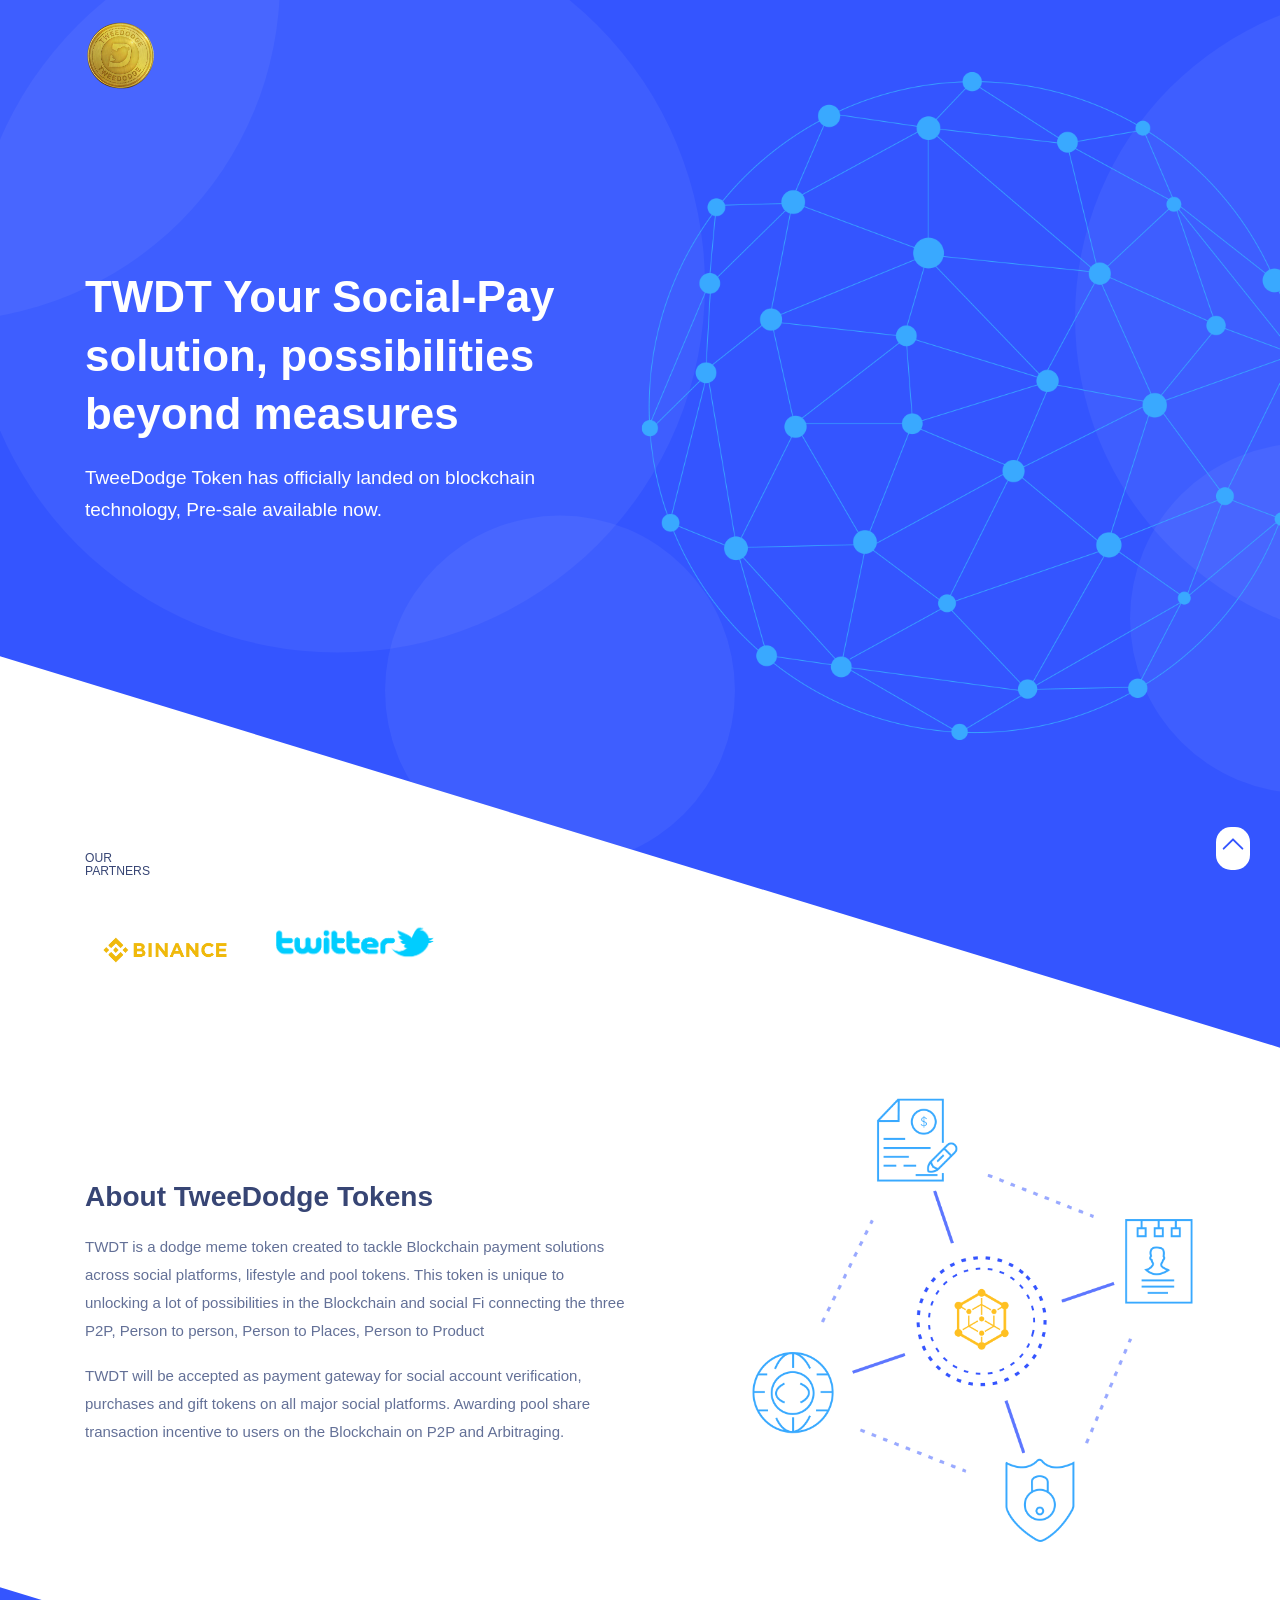
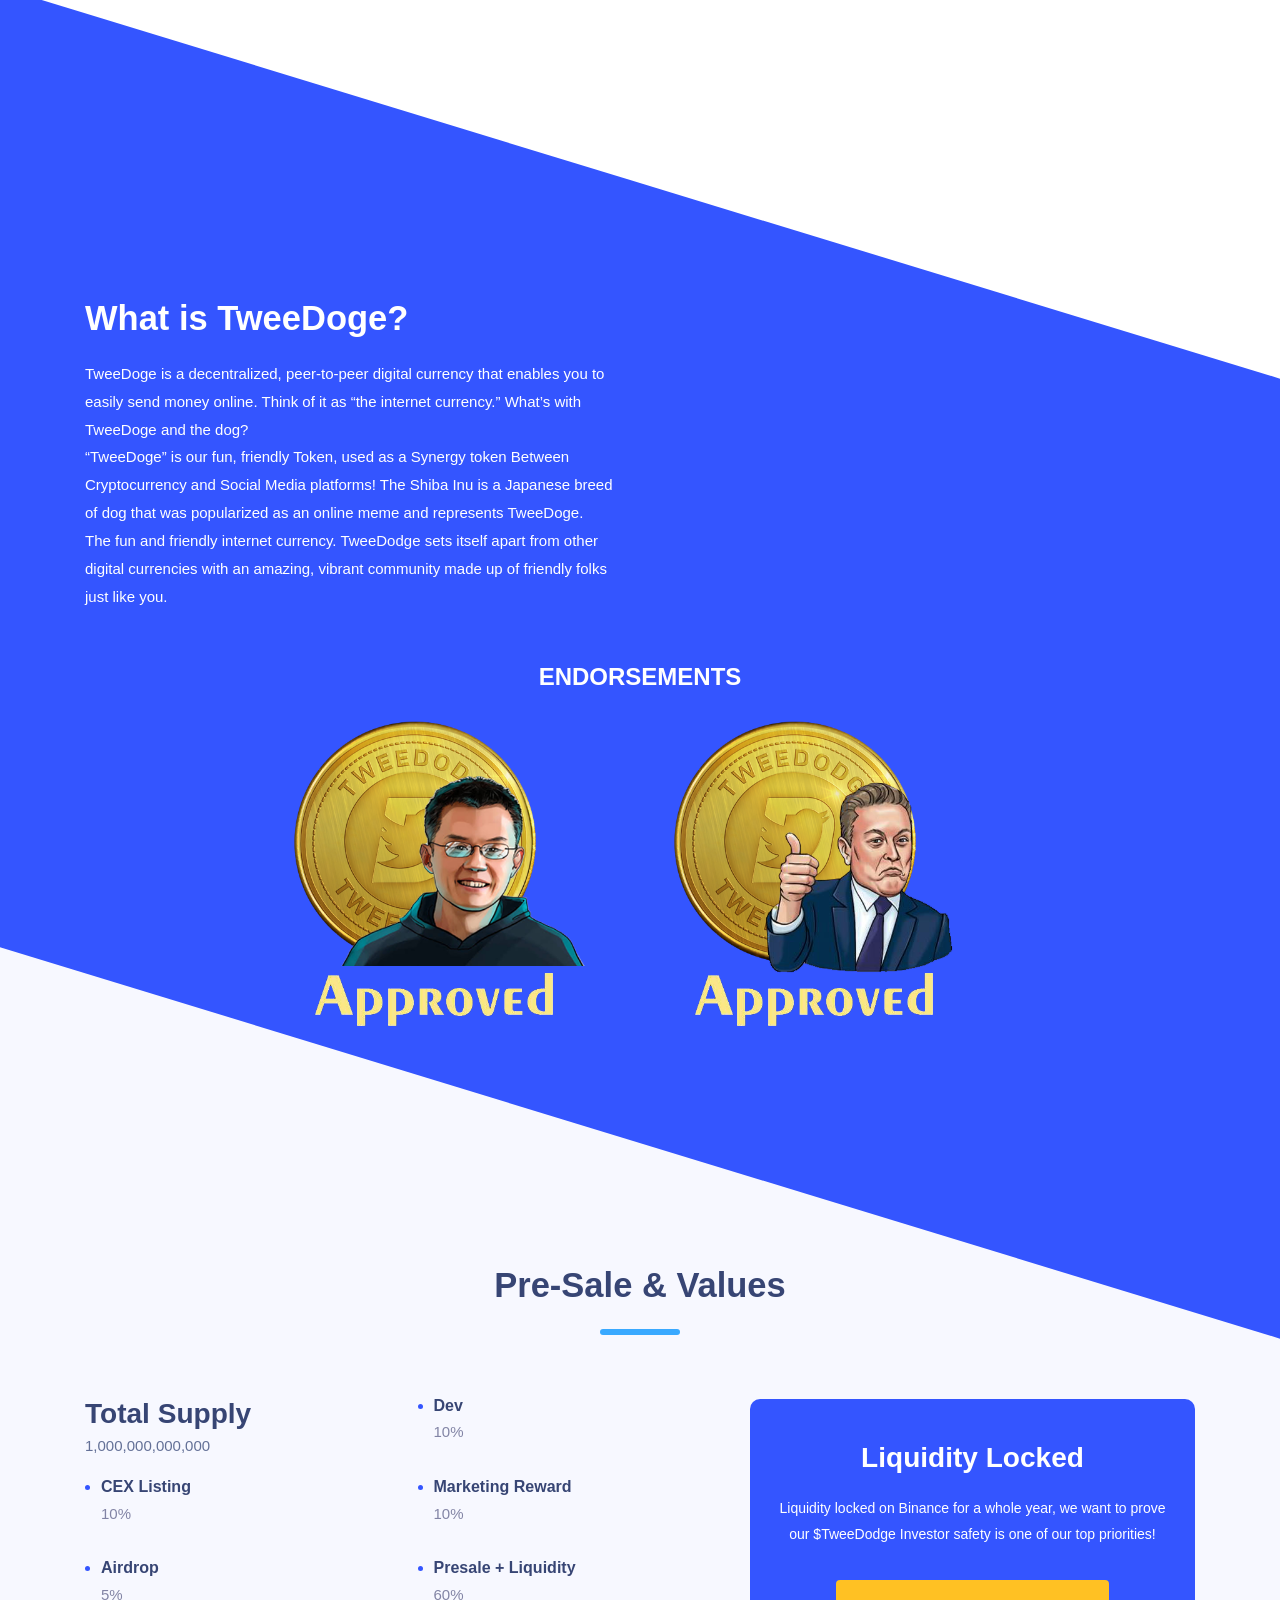
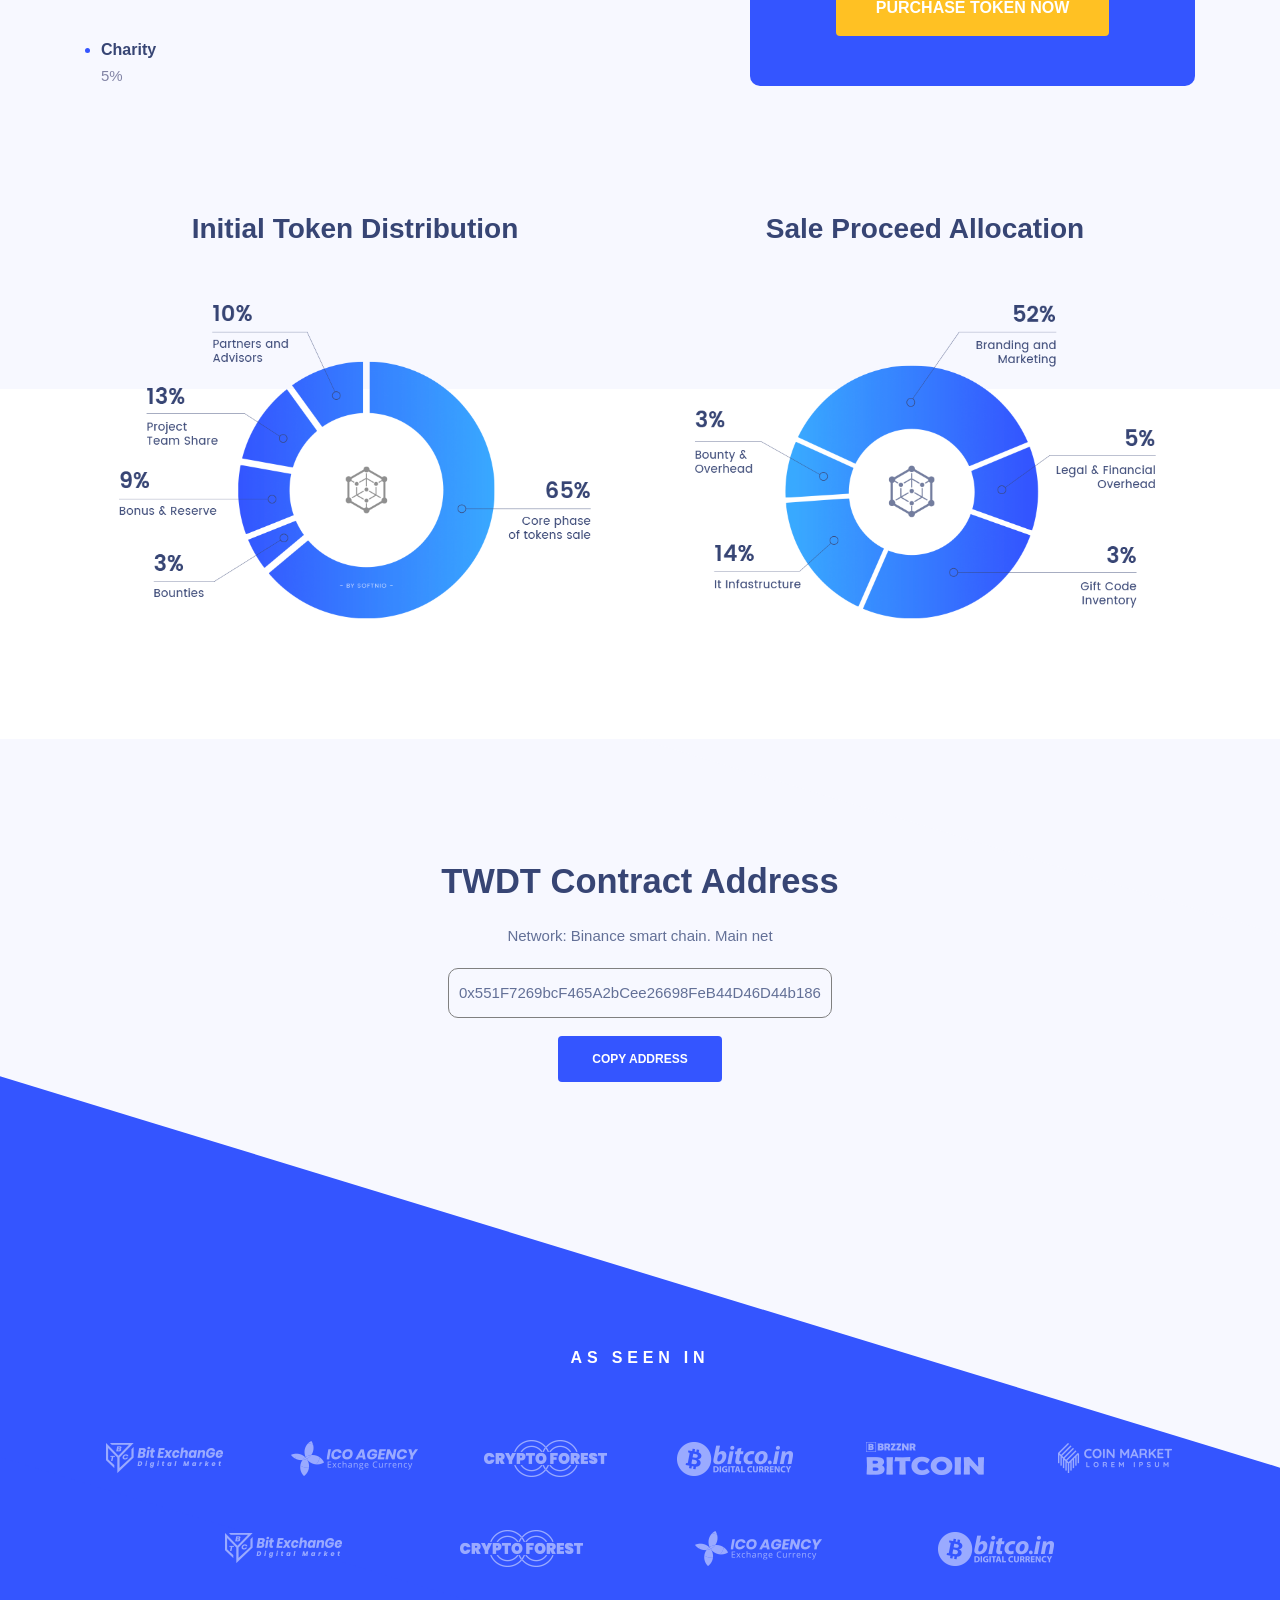
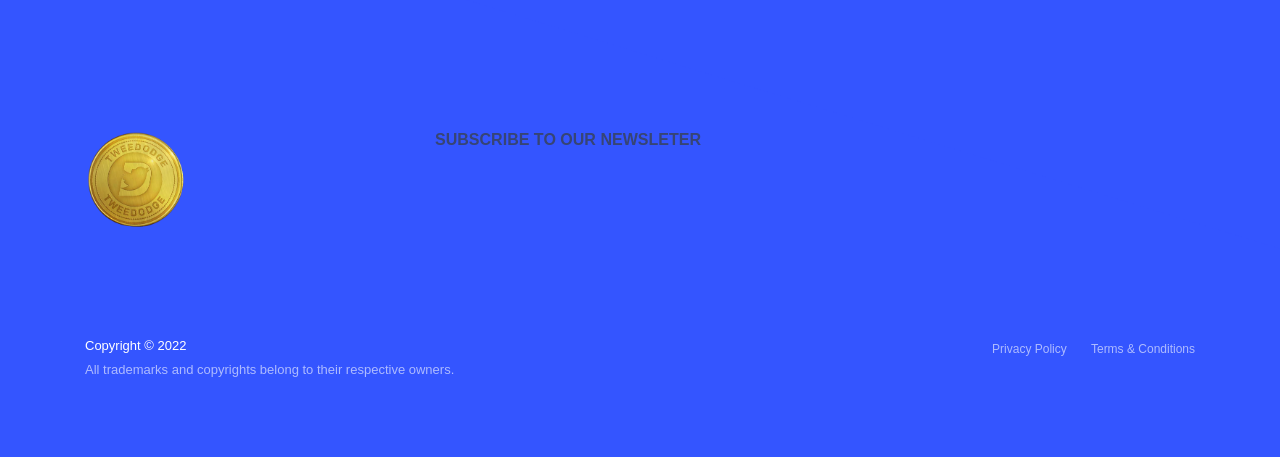
==== commit 7aff5ec1: "removed whitepaper" ====
--- a/index.html
+++ b/index.html
@@ -799,8 +799,8 @@
                     href="/presale">JOIN PRIVATE-SALE</a></li>
                 <li class="nav-item"><a class="nav-link btn btn-sm btn-outline menu-link"
                     href="/presale">WALLET CONNECT</a></li> -->
-                <li class="nav-item"><a class="nav-link btn btn-sm btn-outline menu-link"
-                    href="/whitepaper">WHITEPAPER</a></li>
+                <!-- <li class="nav-item"><a class="nav-link btn btn-sm btn-outline menu-link"
+                    href="/whitepaper">WHITEPAPER</a></li> -->
               </ul>
             </div>
           </nav>
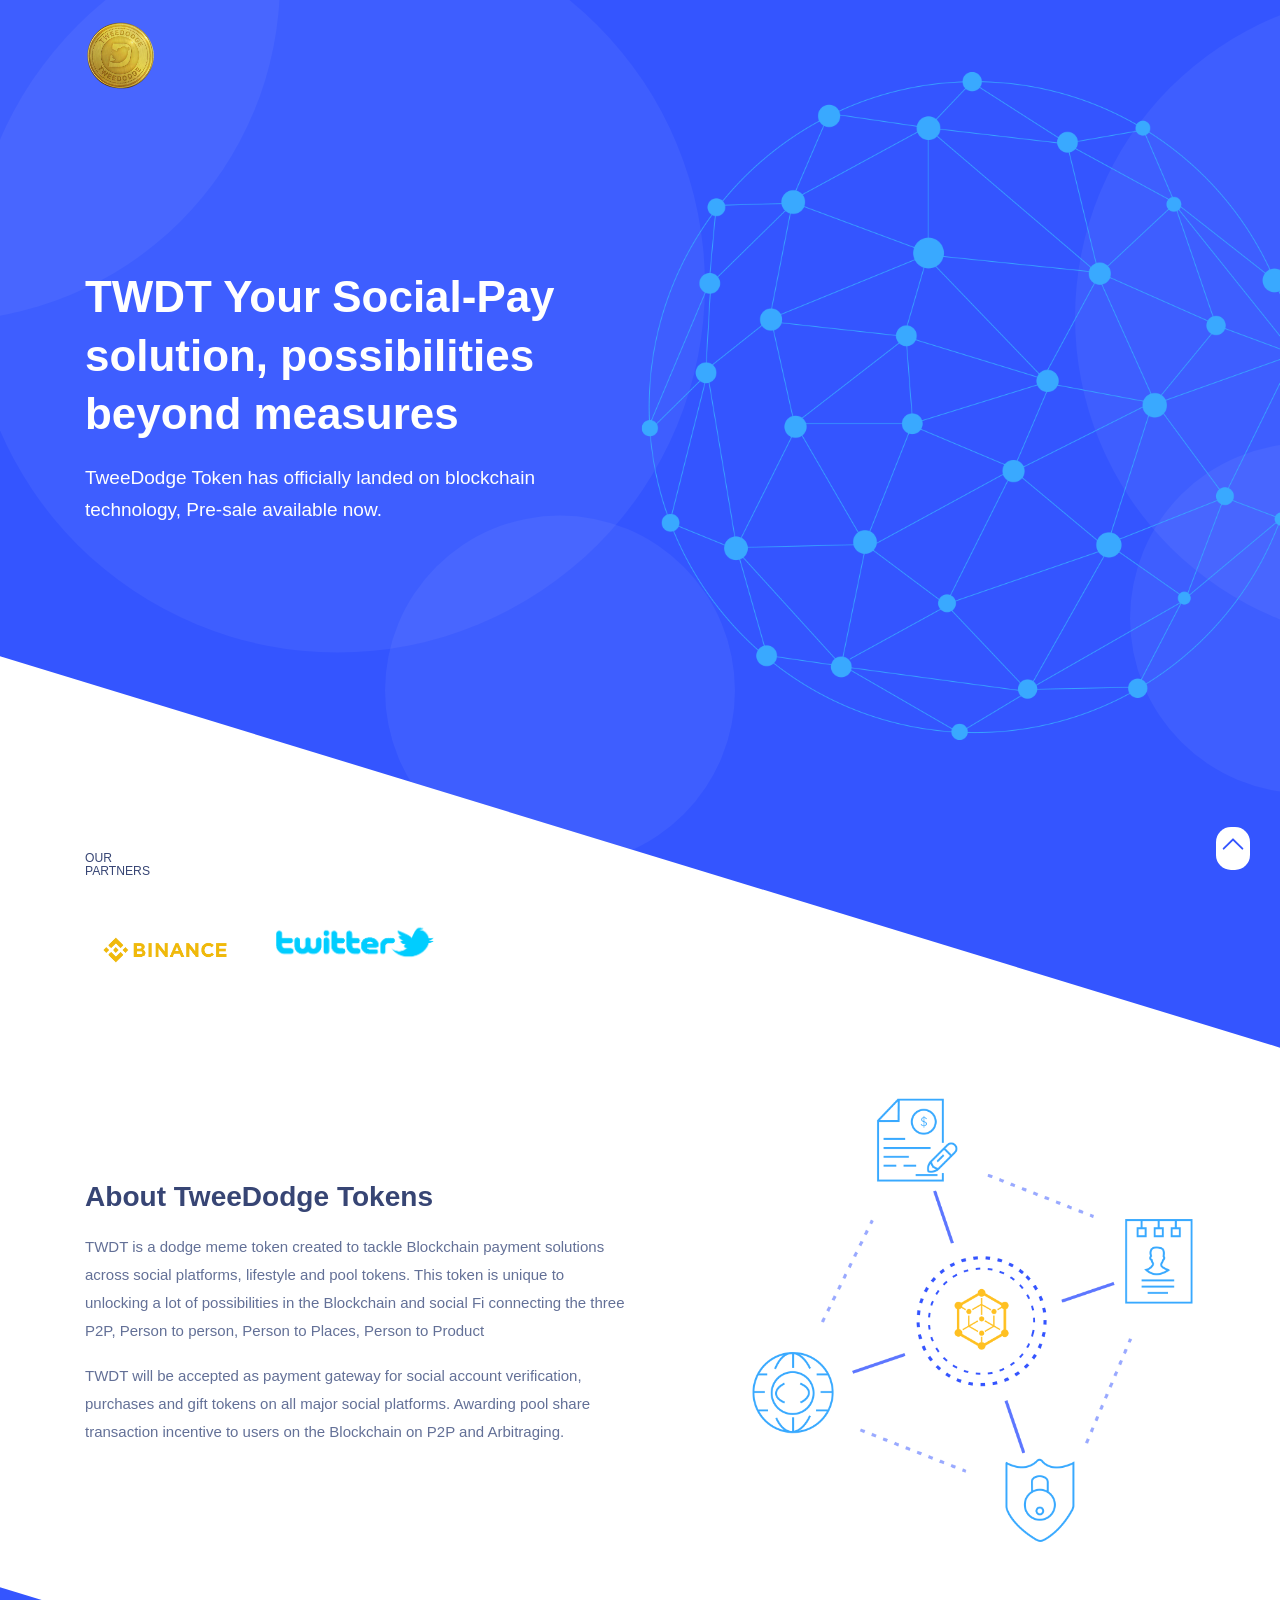
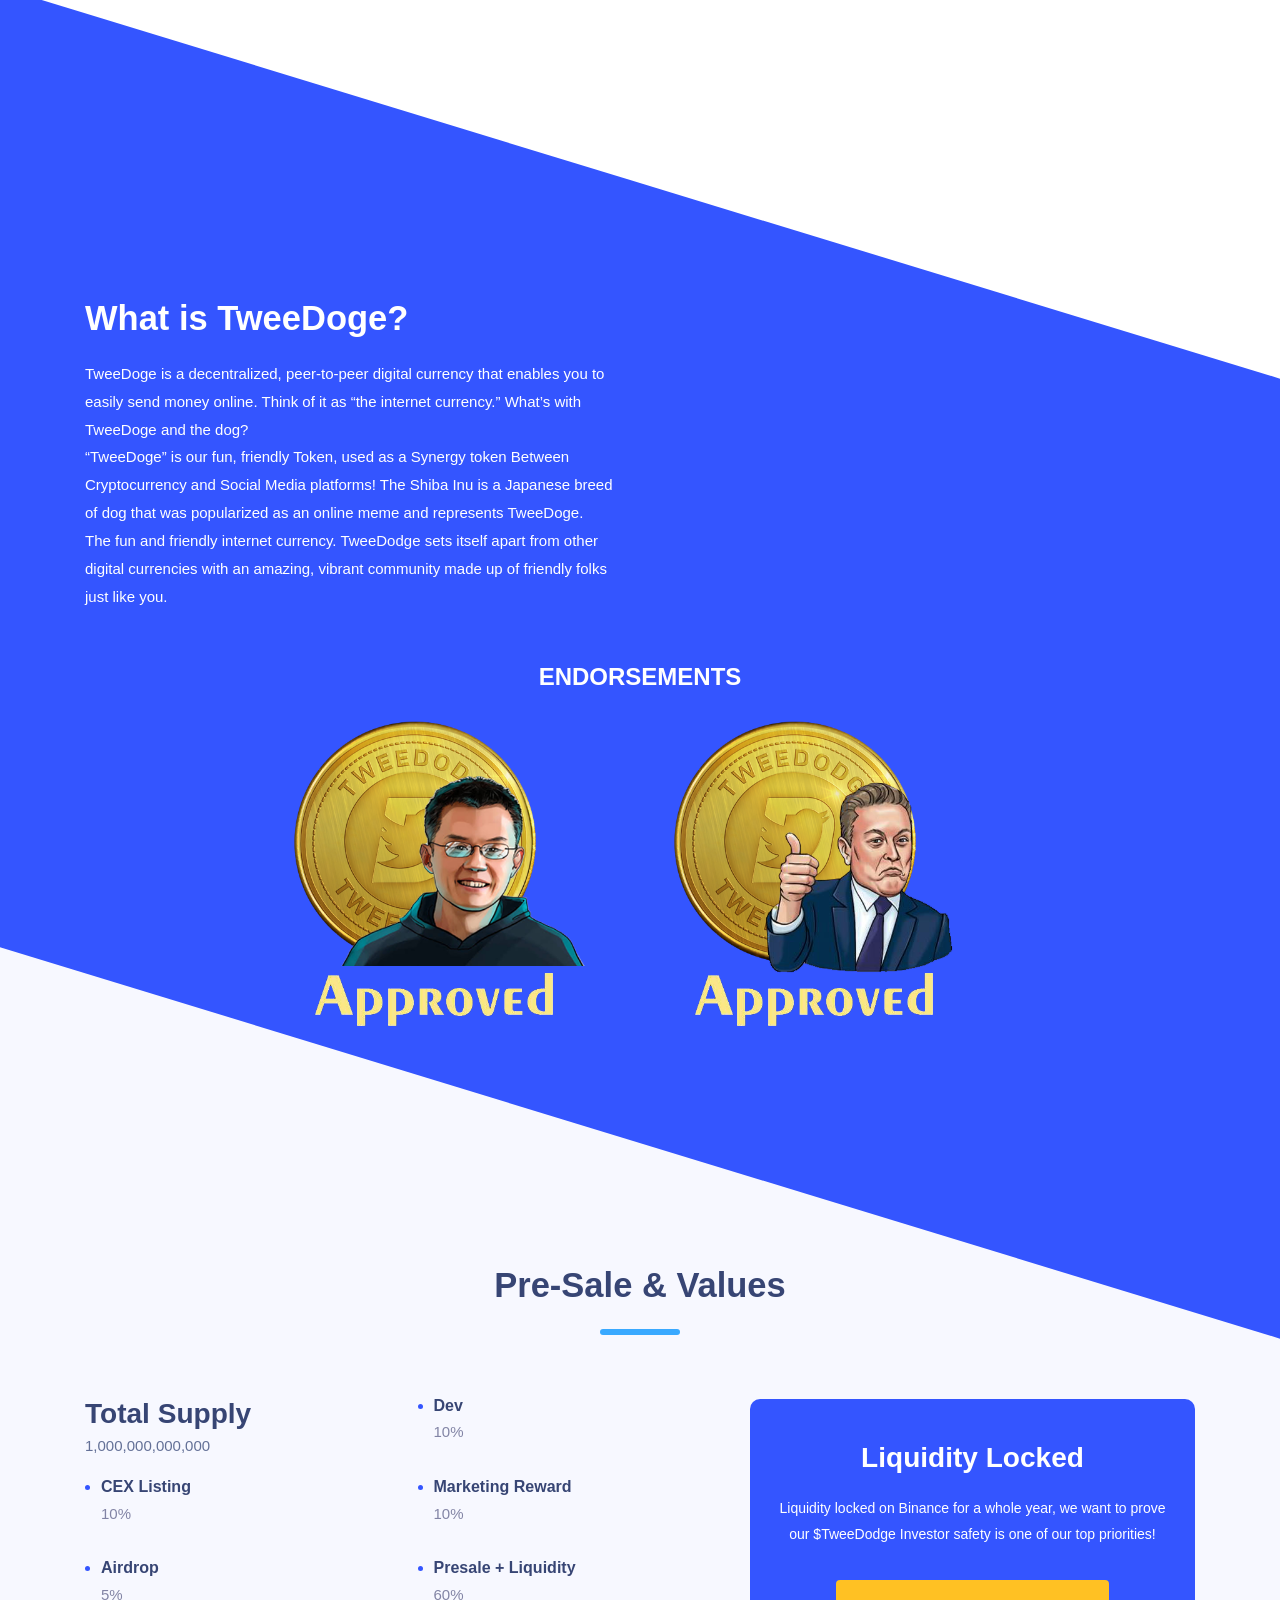
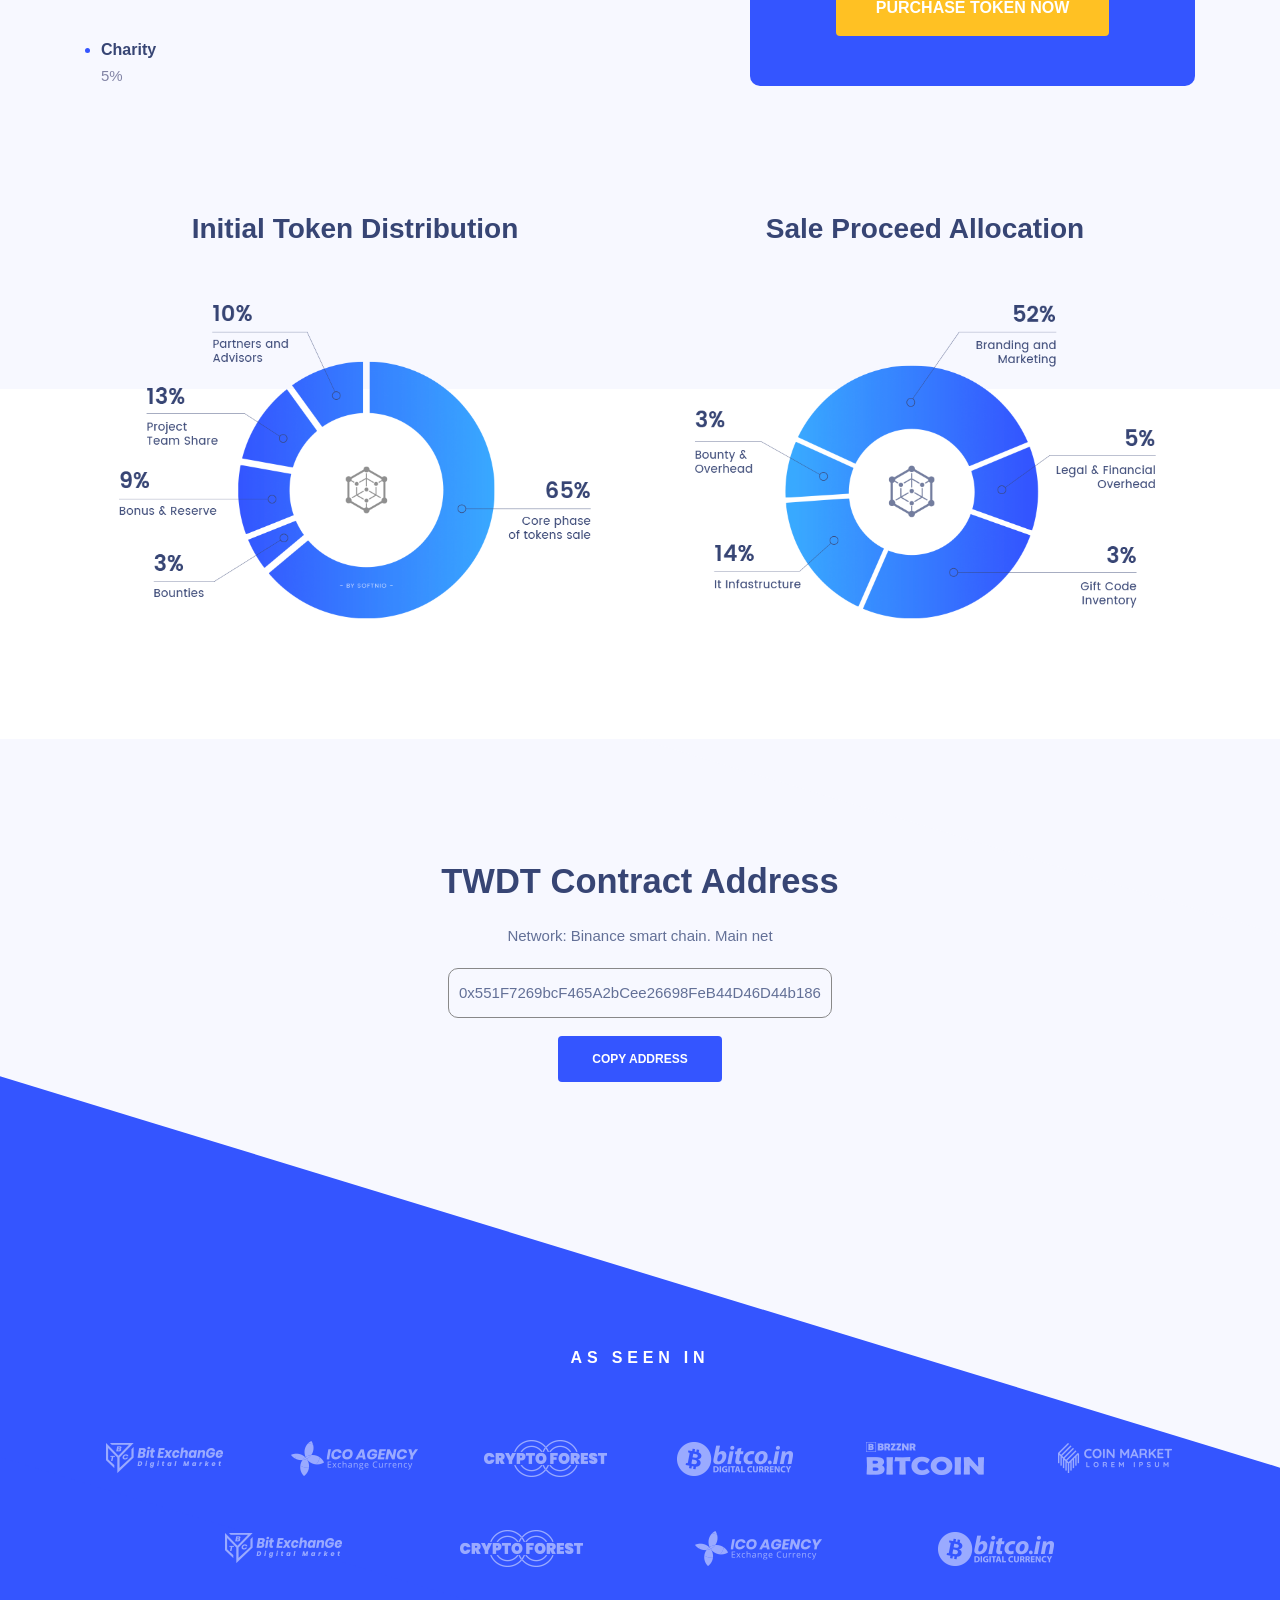
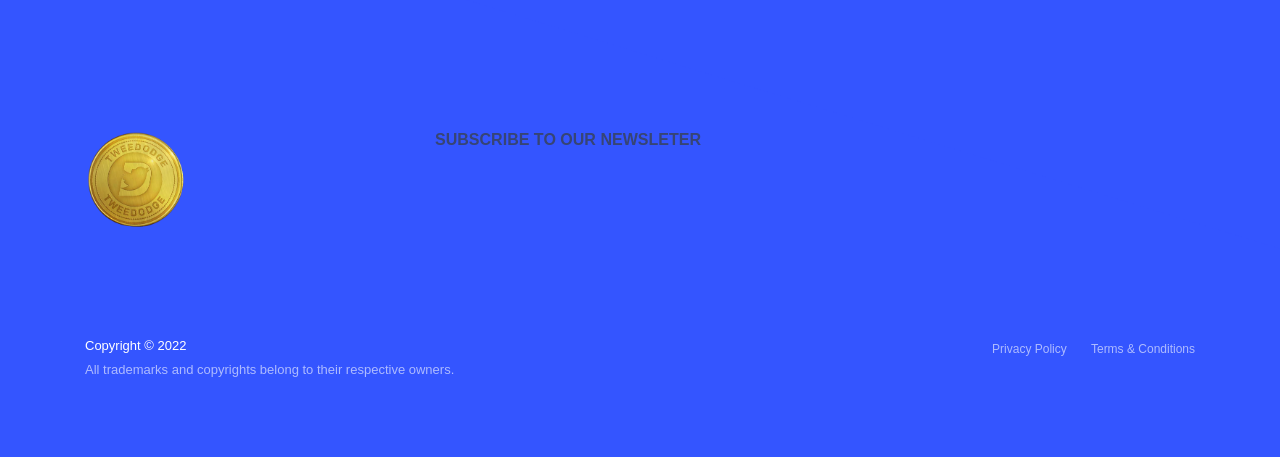
==== commit 3e264bbc: "changed contract addresss" ====
--- a/index.html
+++ b/index.html
@@ -1224,7 +1224,9 @@
           <div style="display: flex; align-items: center; justify-content: center; flex-direction: column; margin-bottom: 70px;">
             <h2>TWDT Contract Address</h2>
             <p>Network: Binance smart chain. Main net</p>
-            <p class="address" style="border: 1px solid grey; padding: 10px; border-radius: 10px;">0x551F7269bcF465A2bCee26698FeB44D46D44b186</p>
+            <p class="address" style="border: 1px solid rgba(128, 128, 128, 0.927); padding: 10px; border-radius: 10px;">
+              0x551F7269bcF465A2bCee26698FeB44D46D44b186
+            </p>
             <!-- <button>Copy Address</button> -->
             <button type="submit" class="btn copy-btn">Copy Address</button>
             <!-- <div class="input-field">
